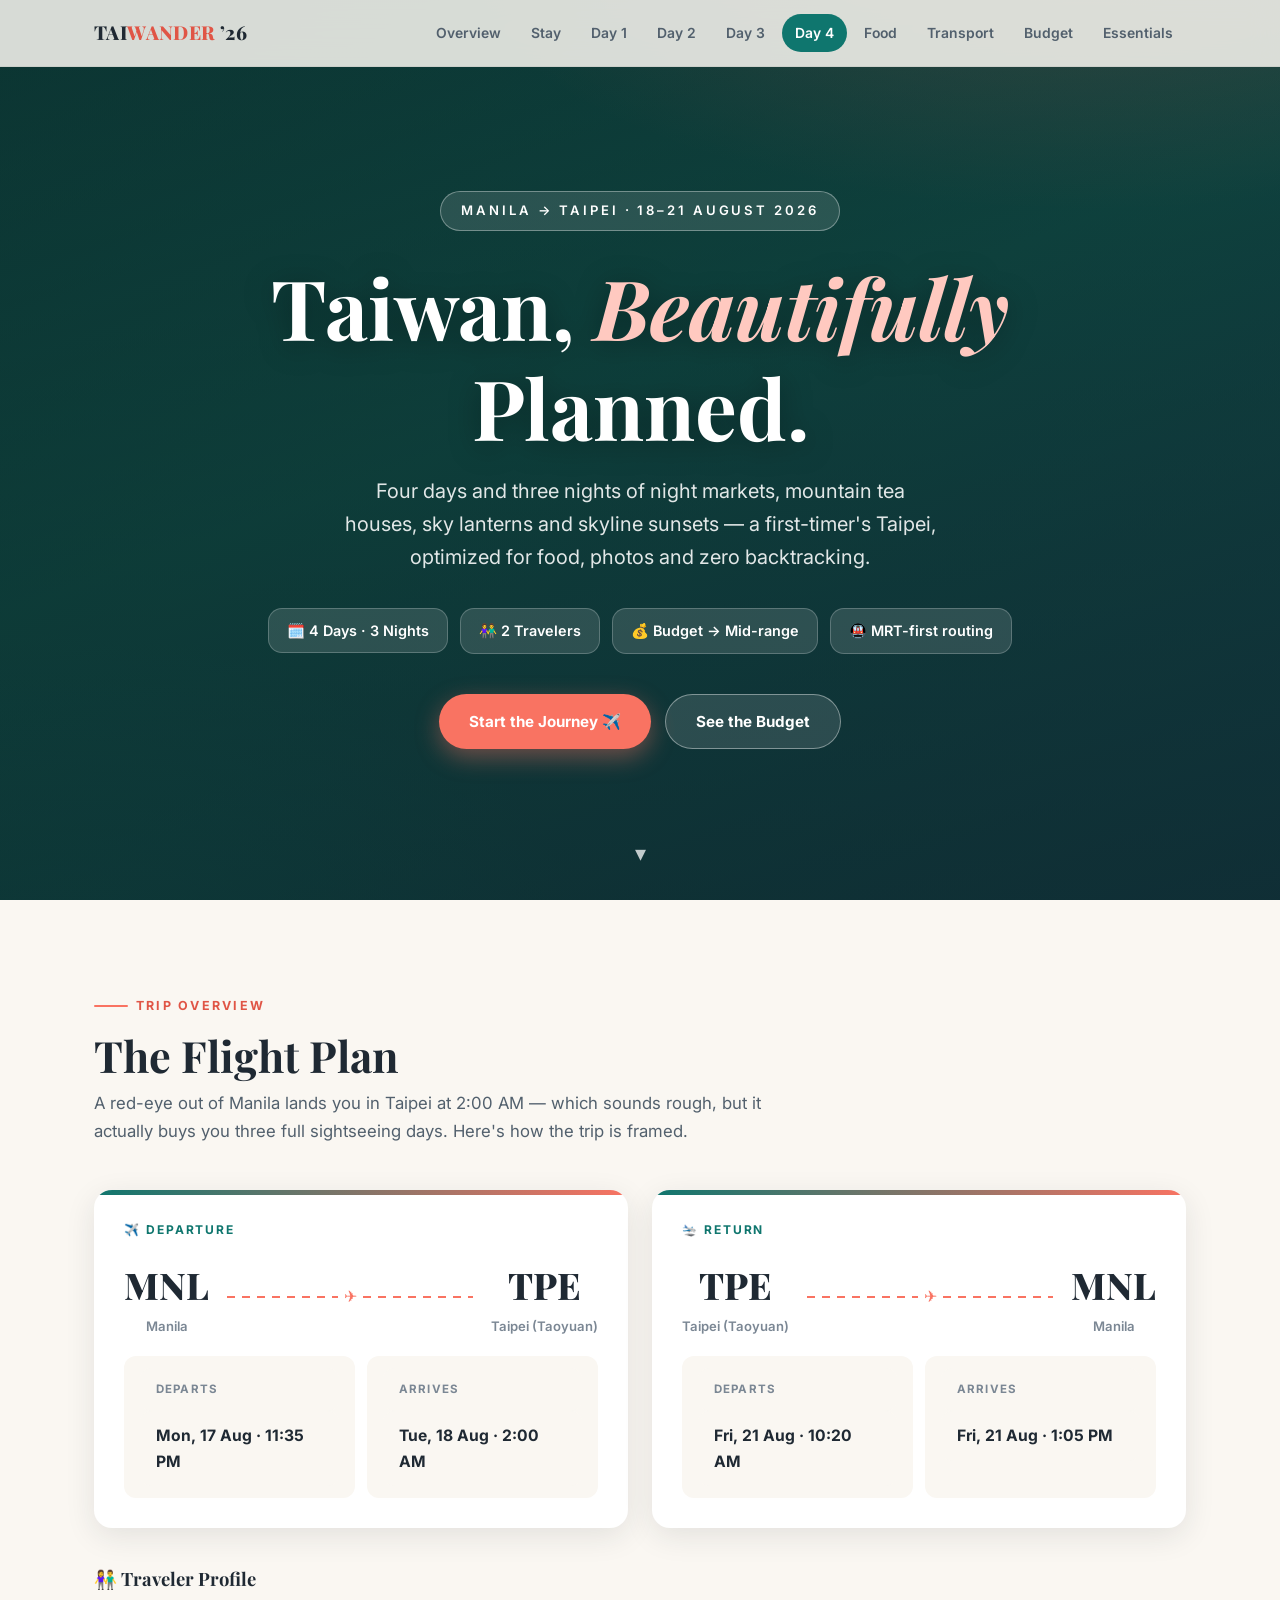
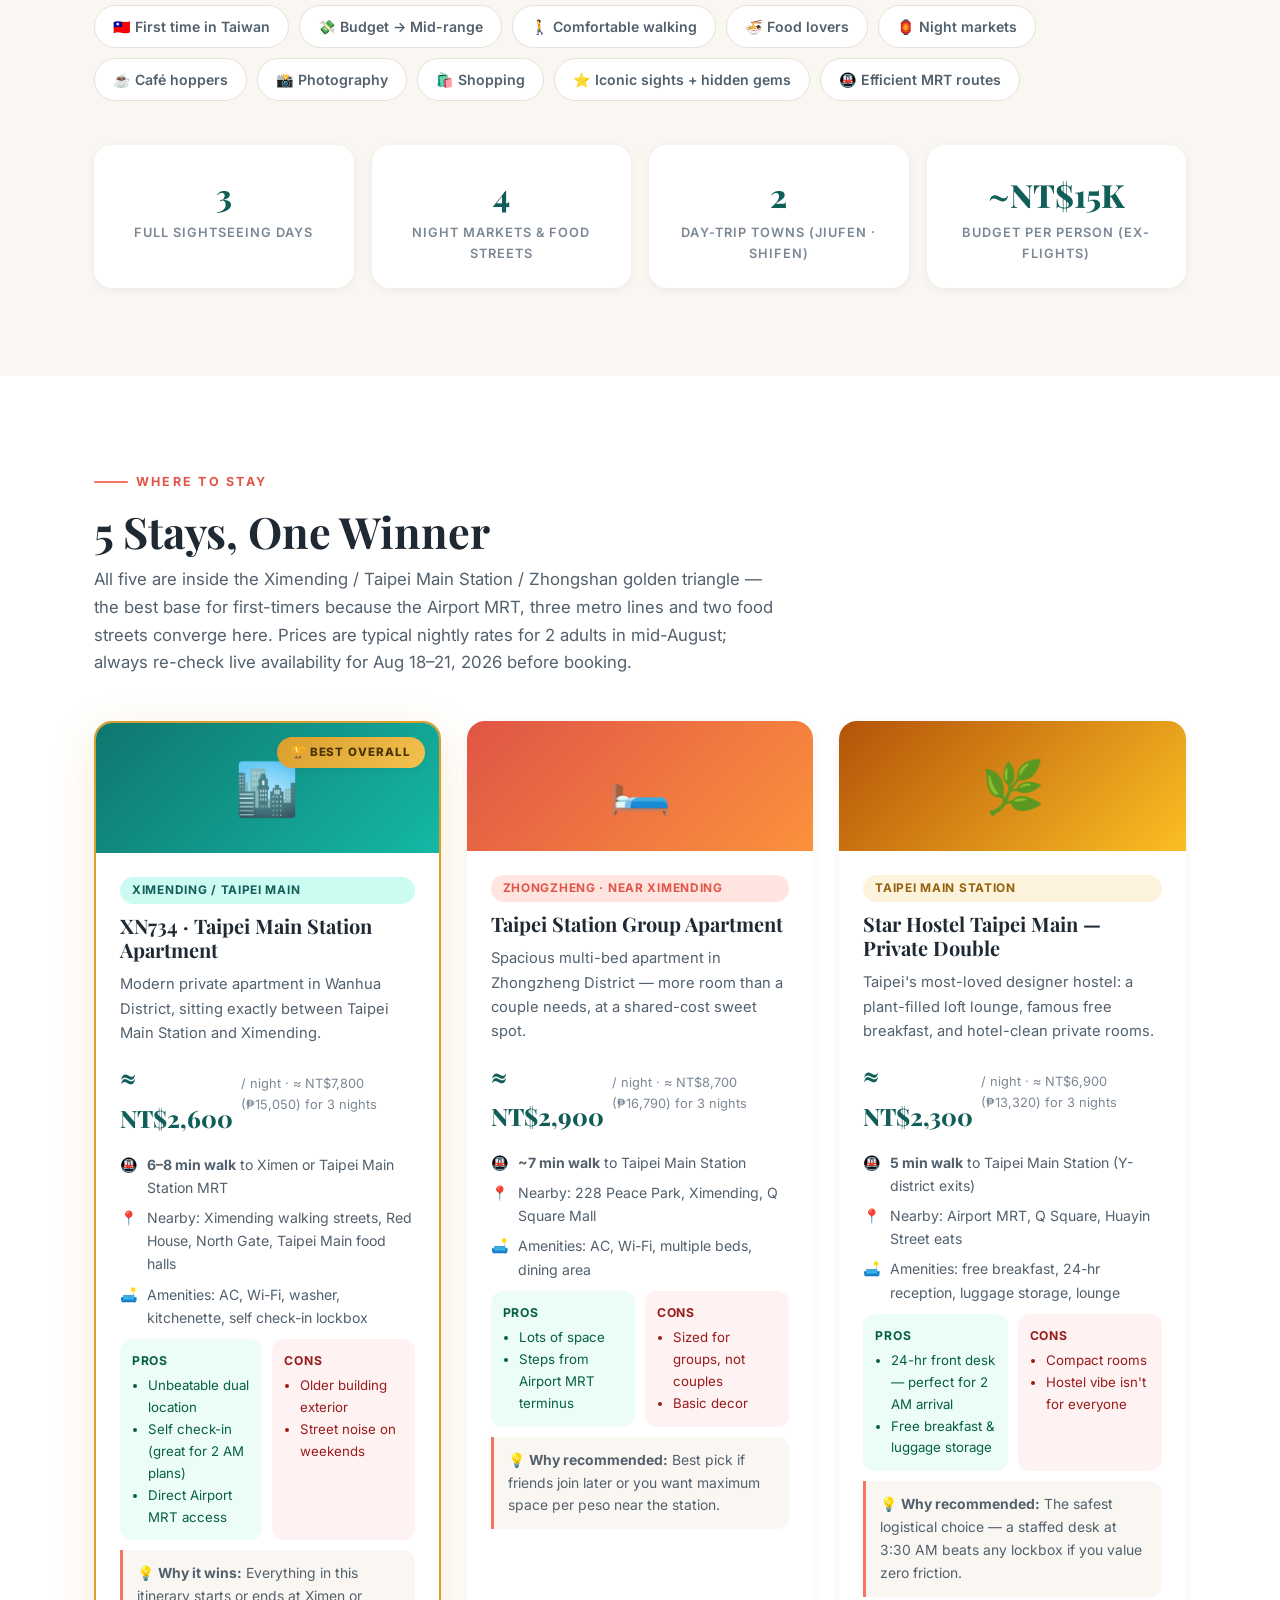
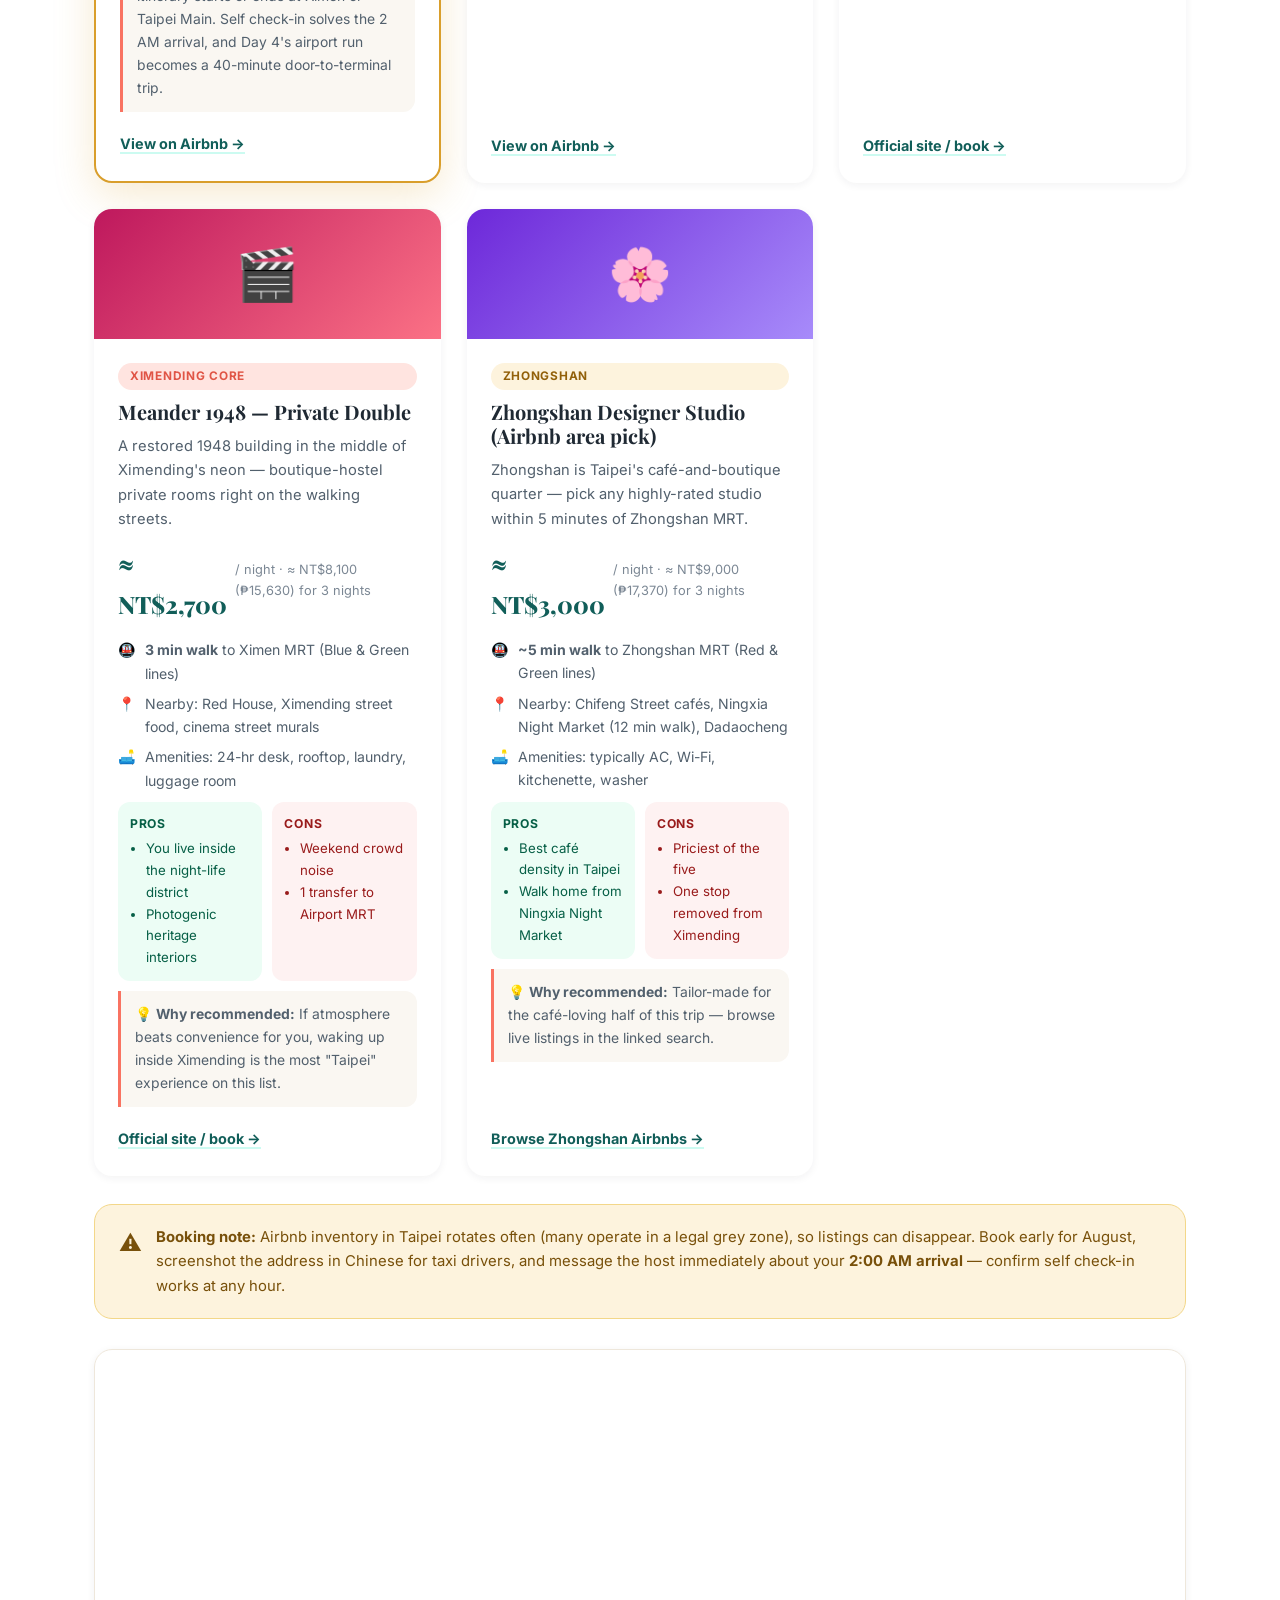
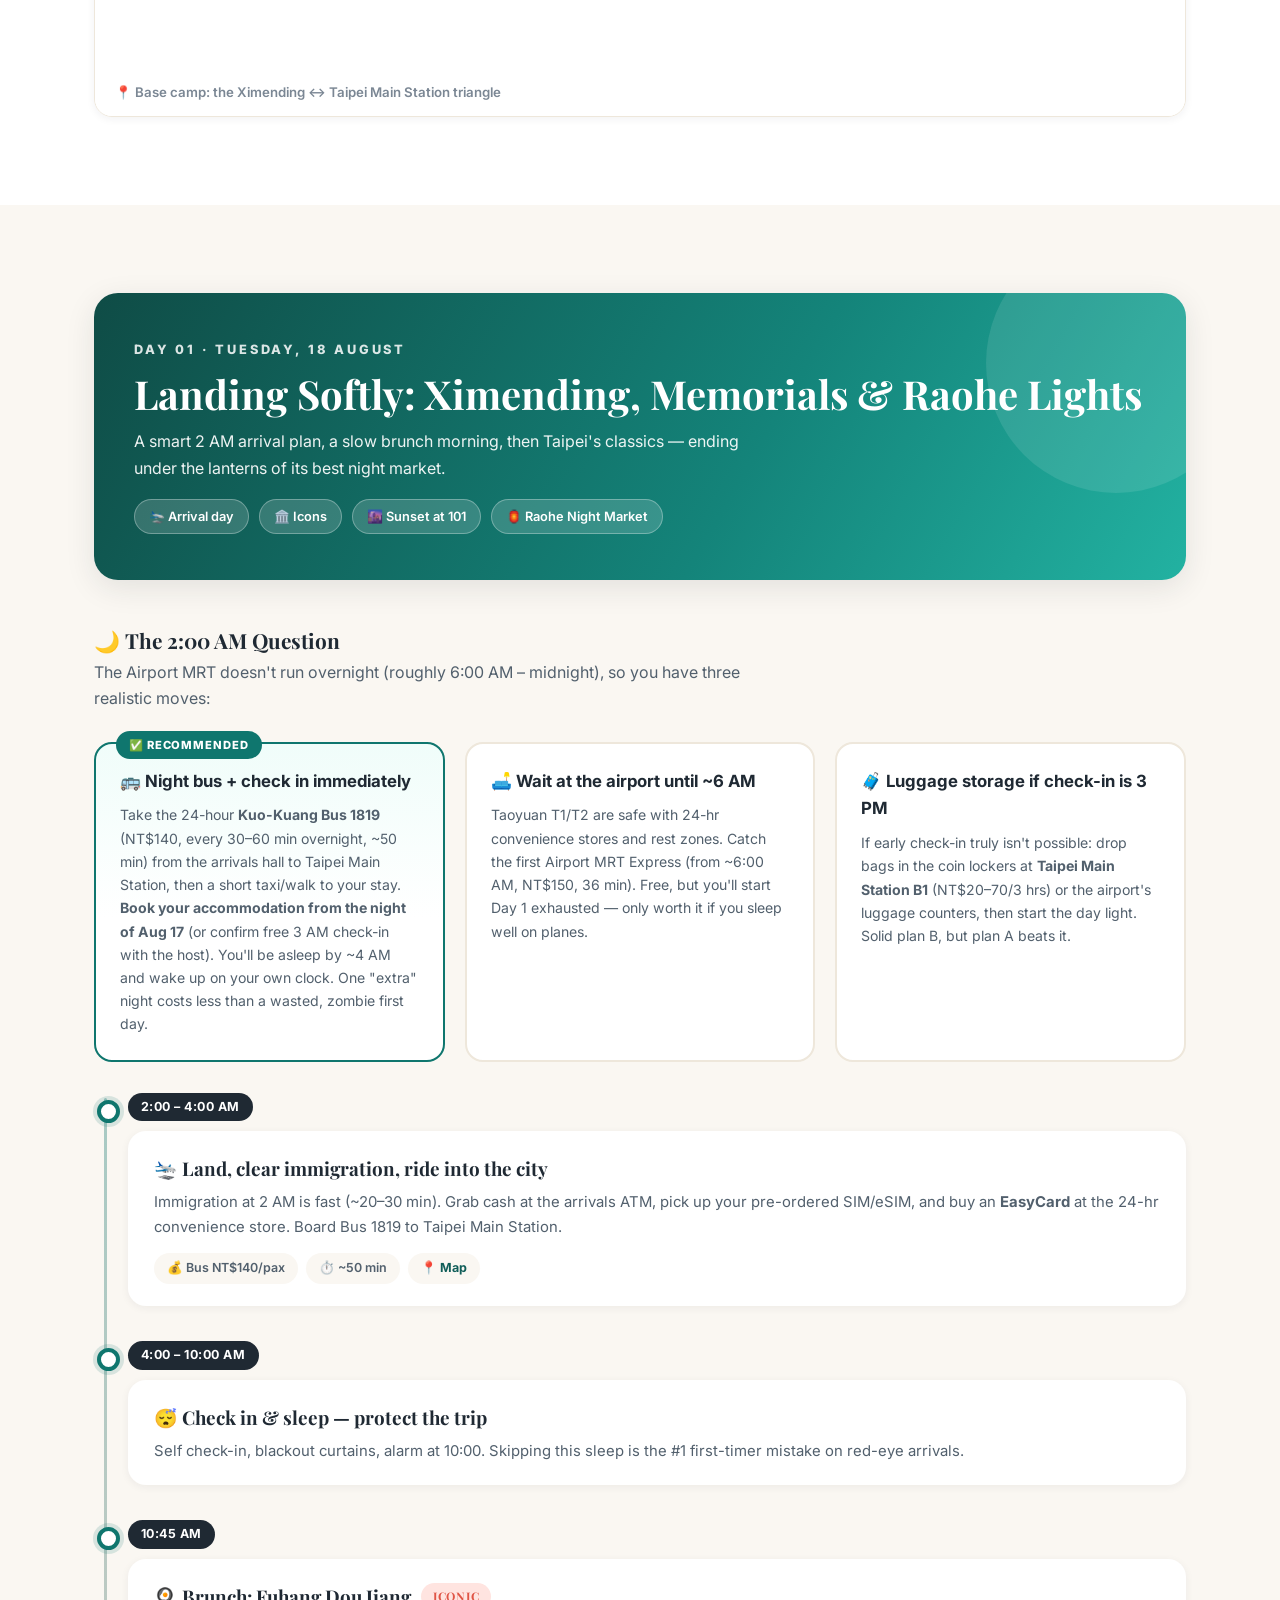
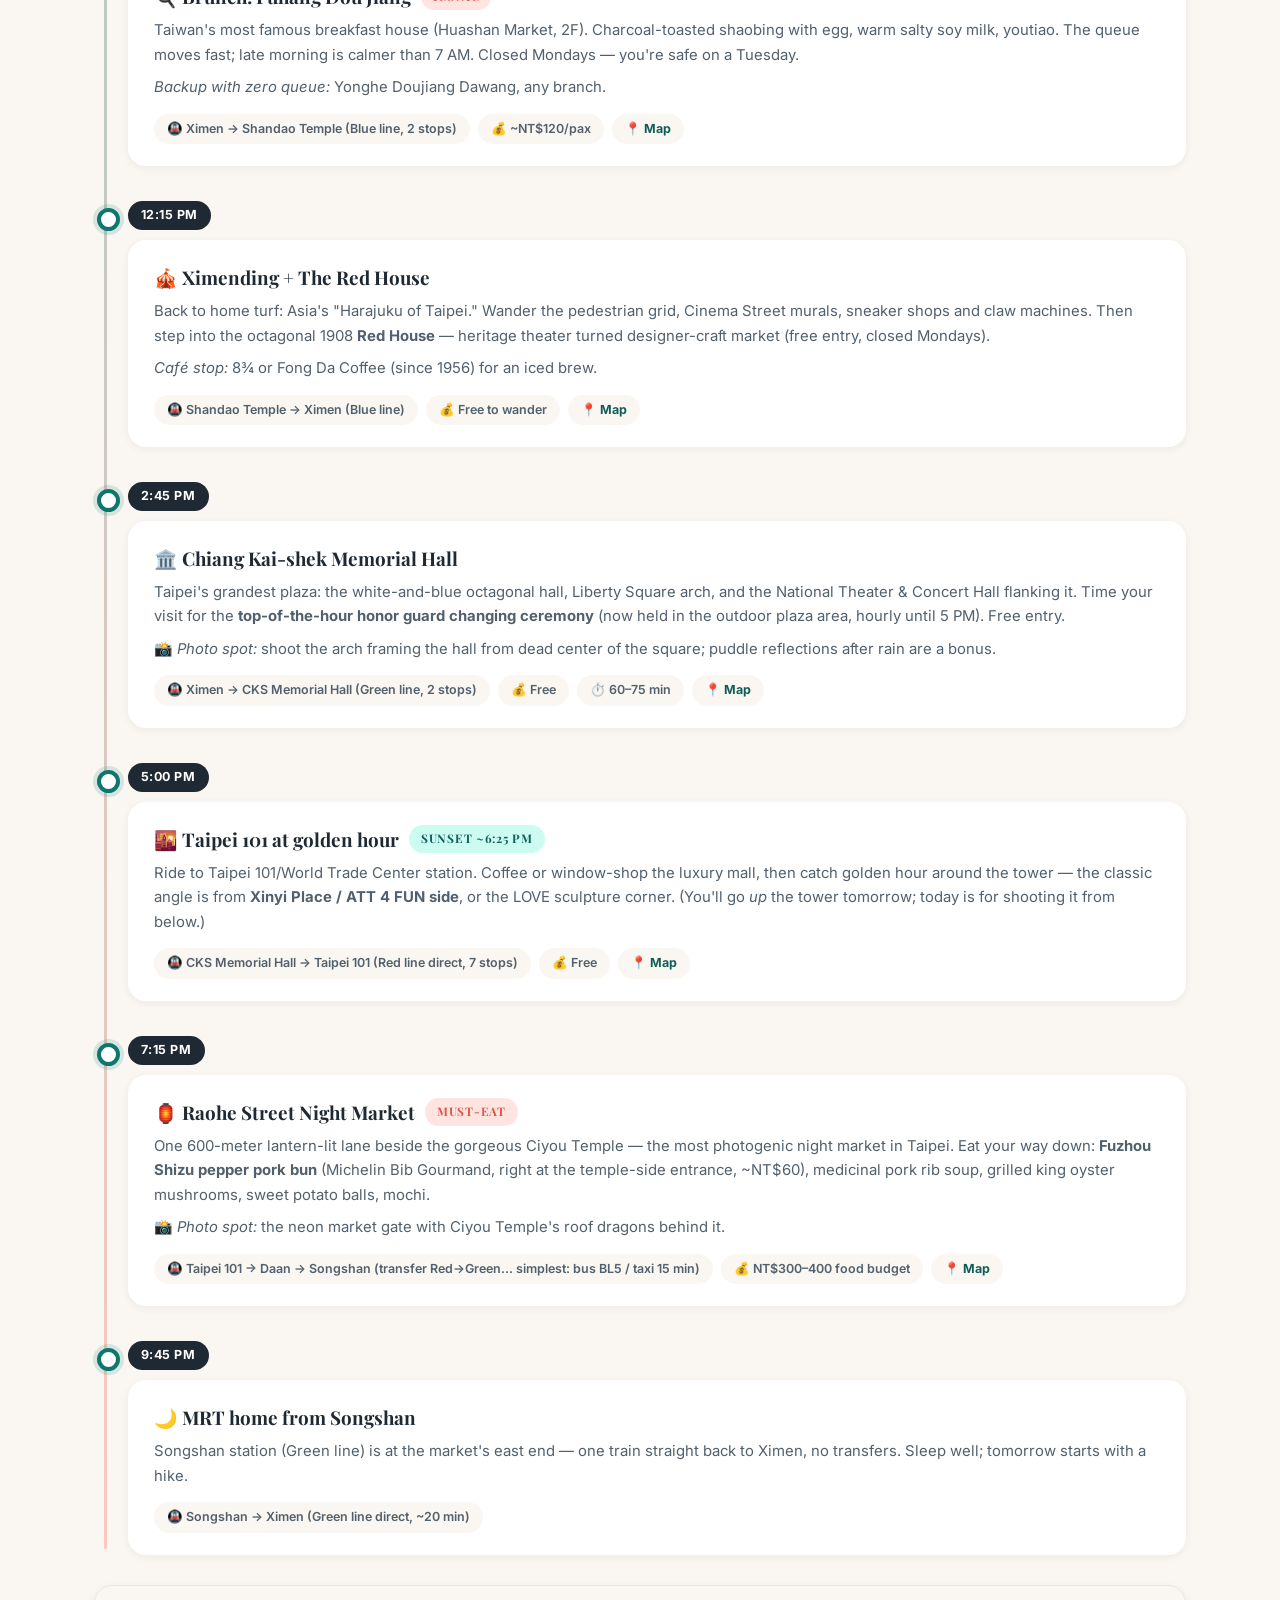
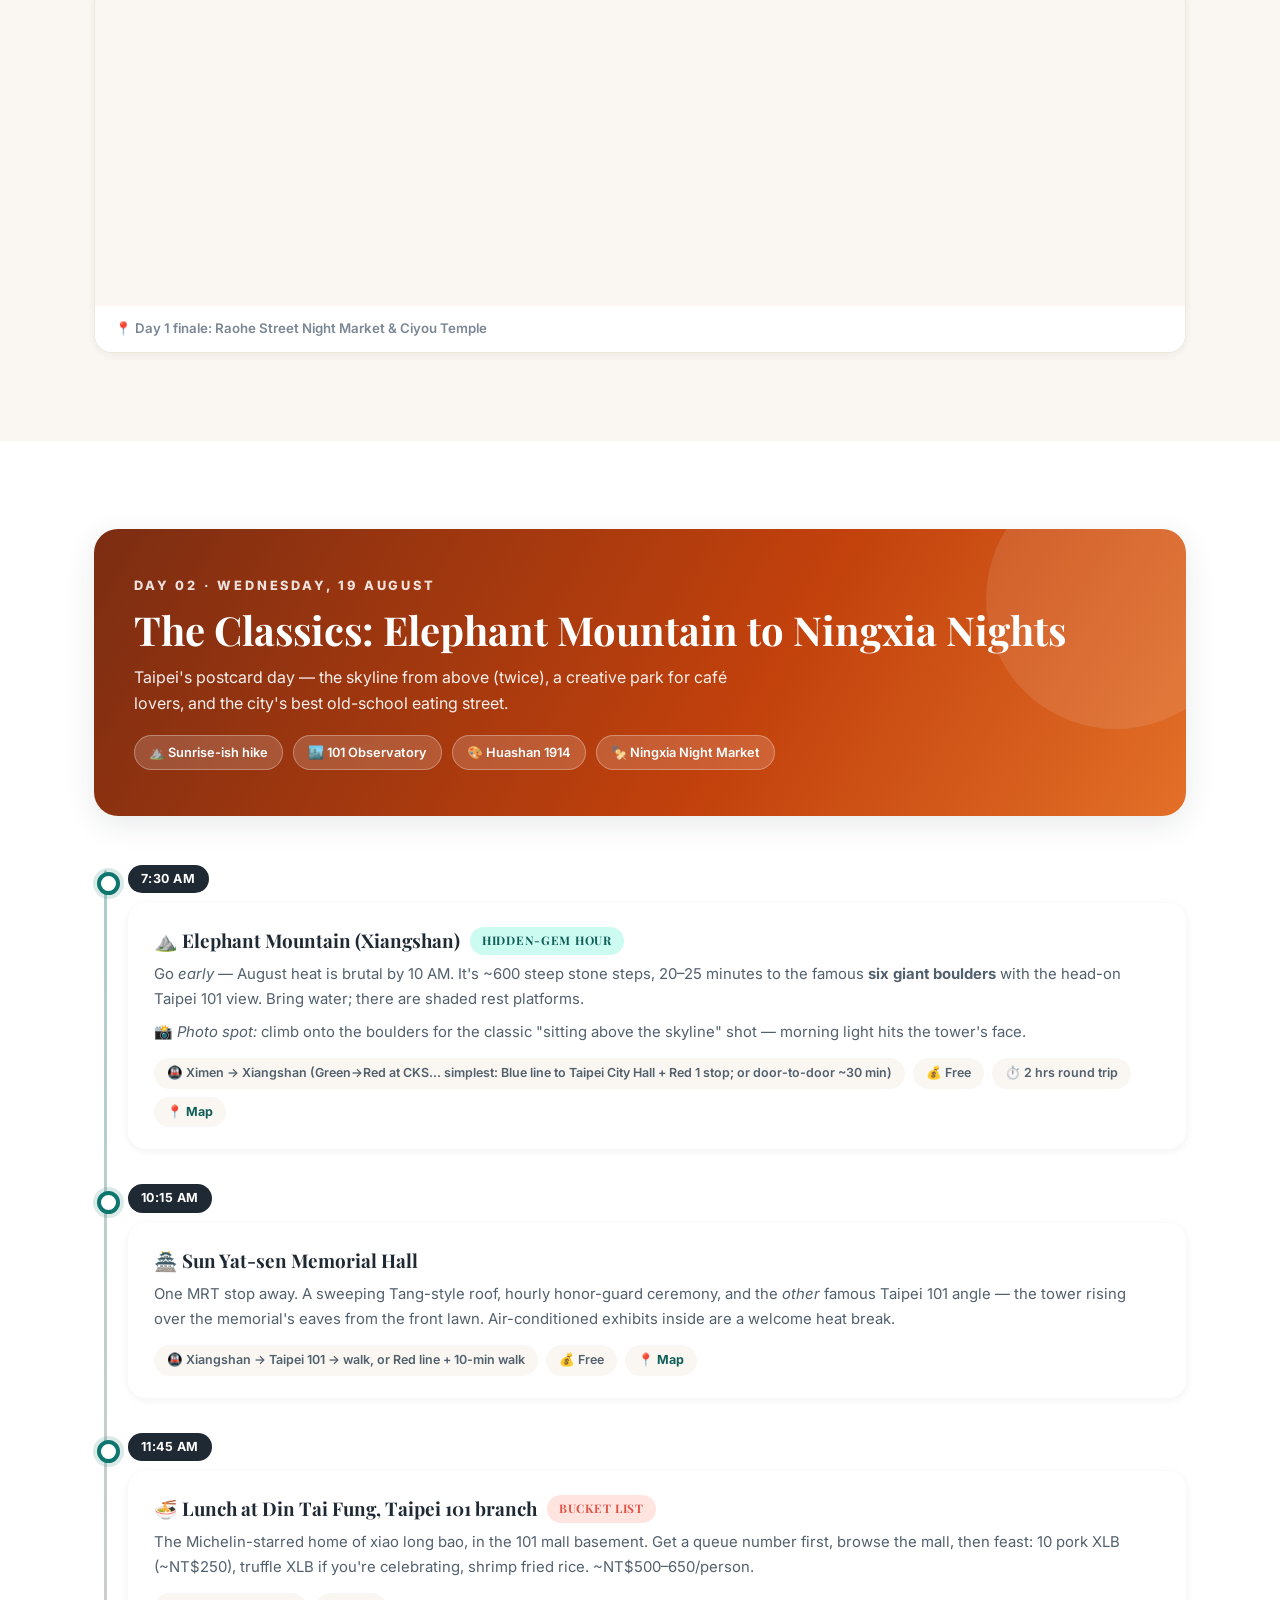
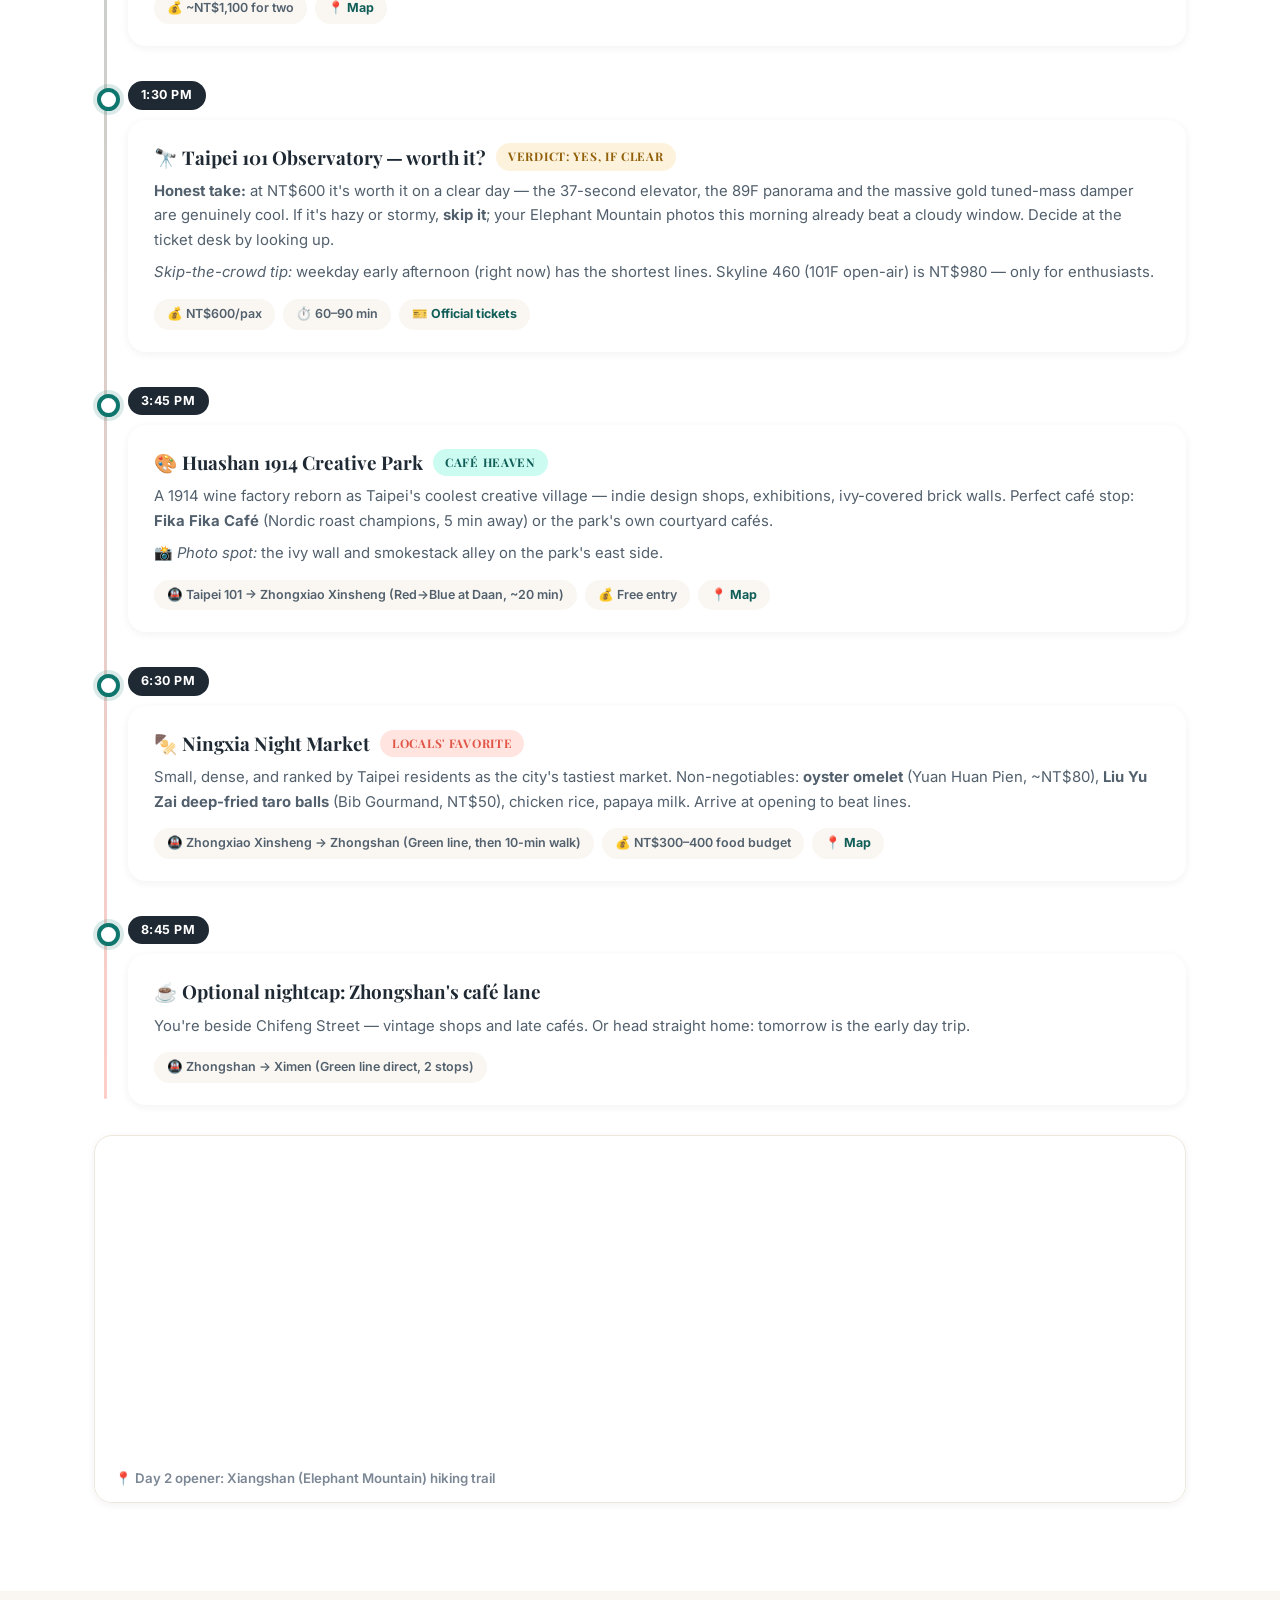
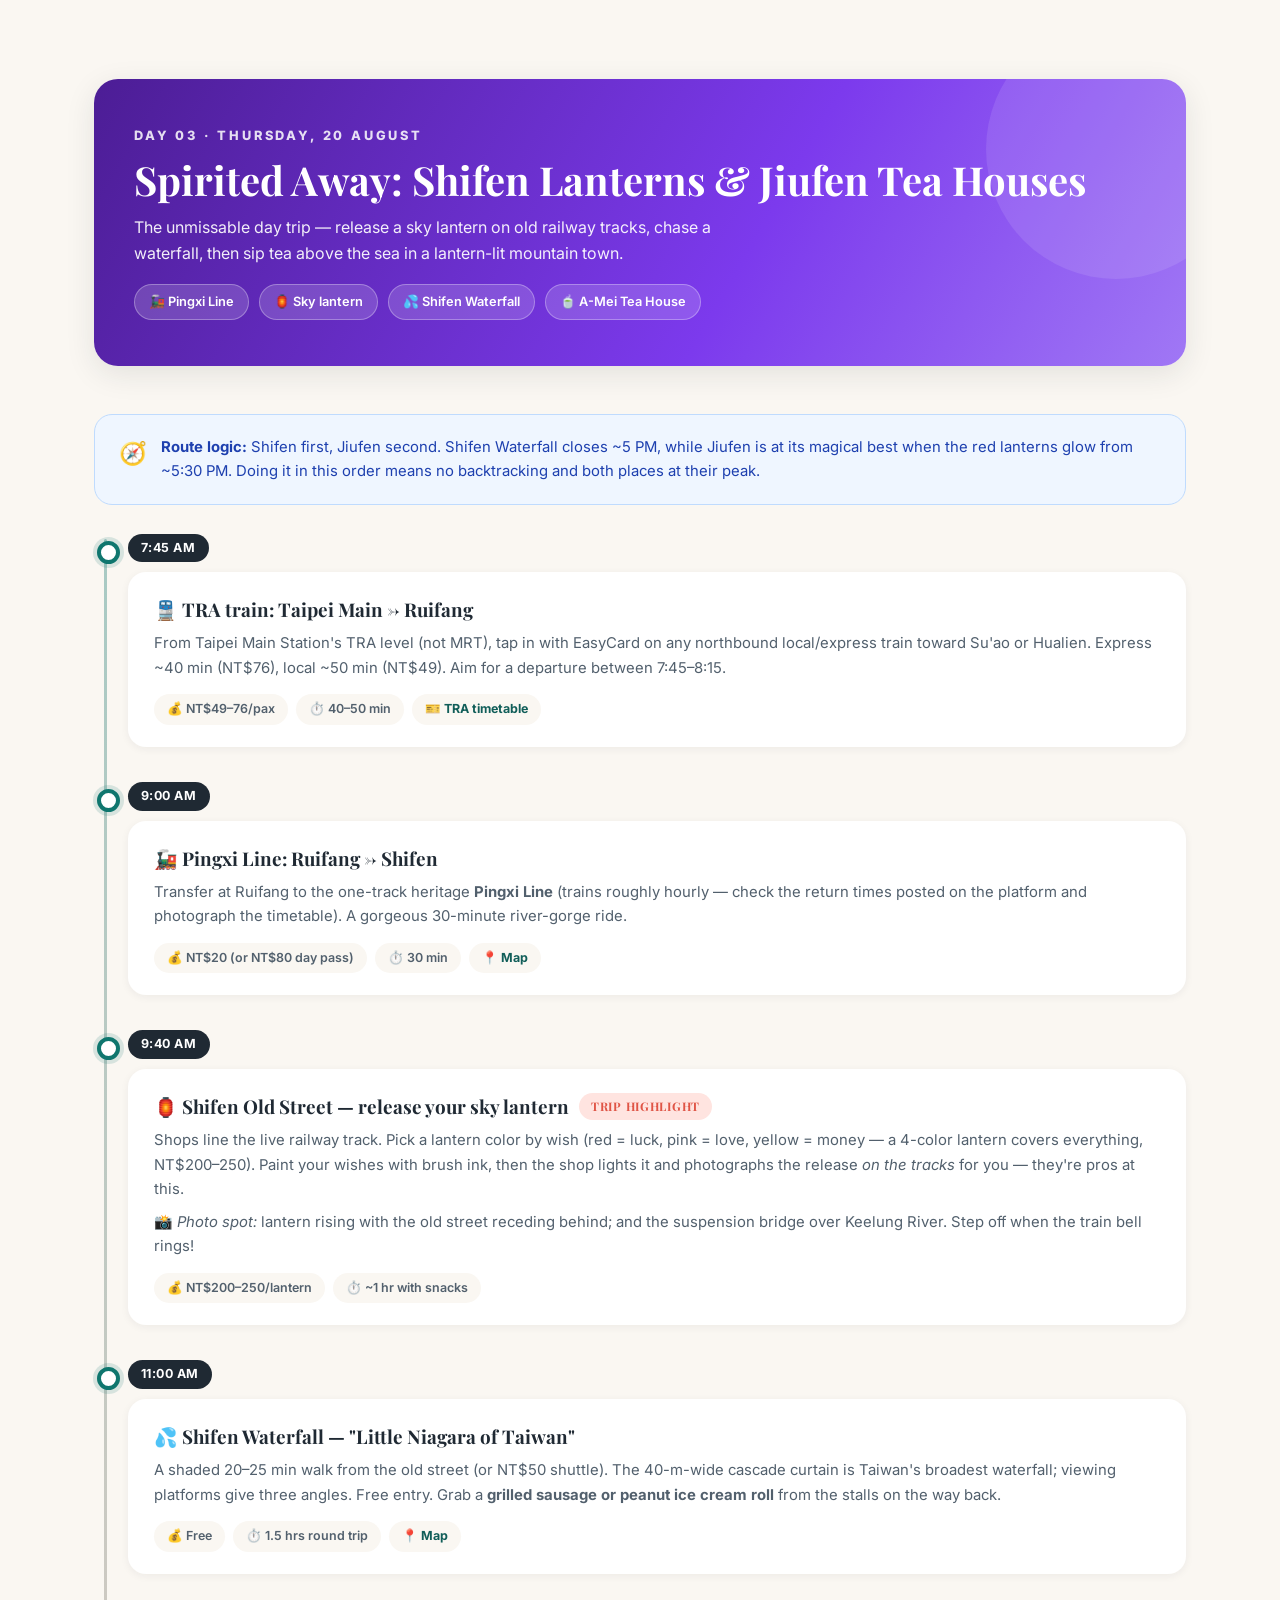
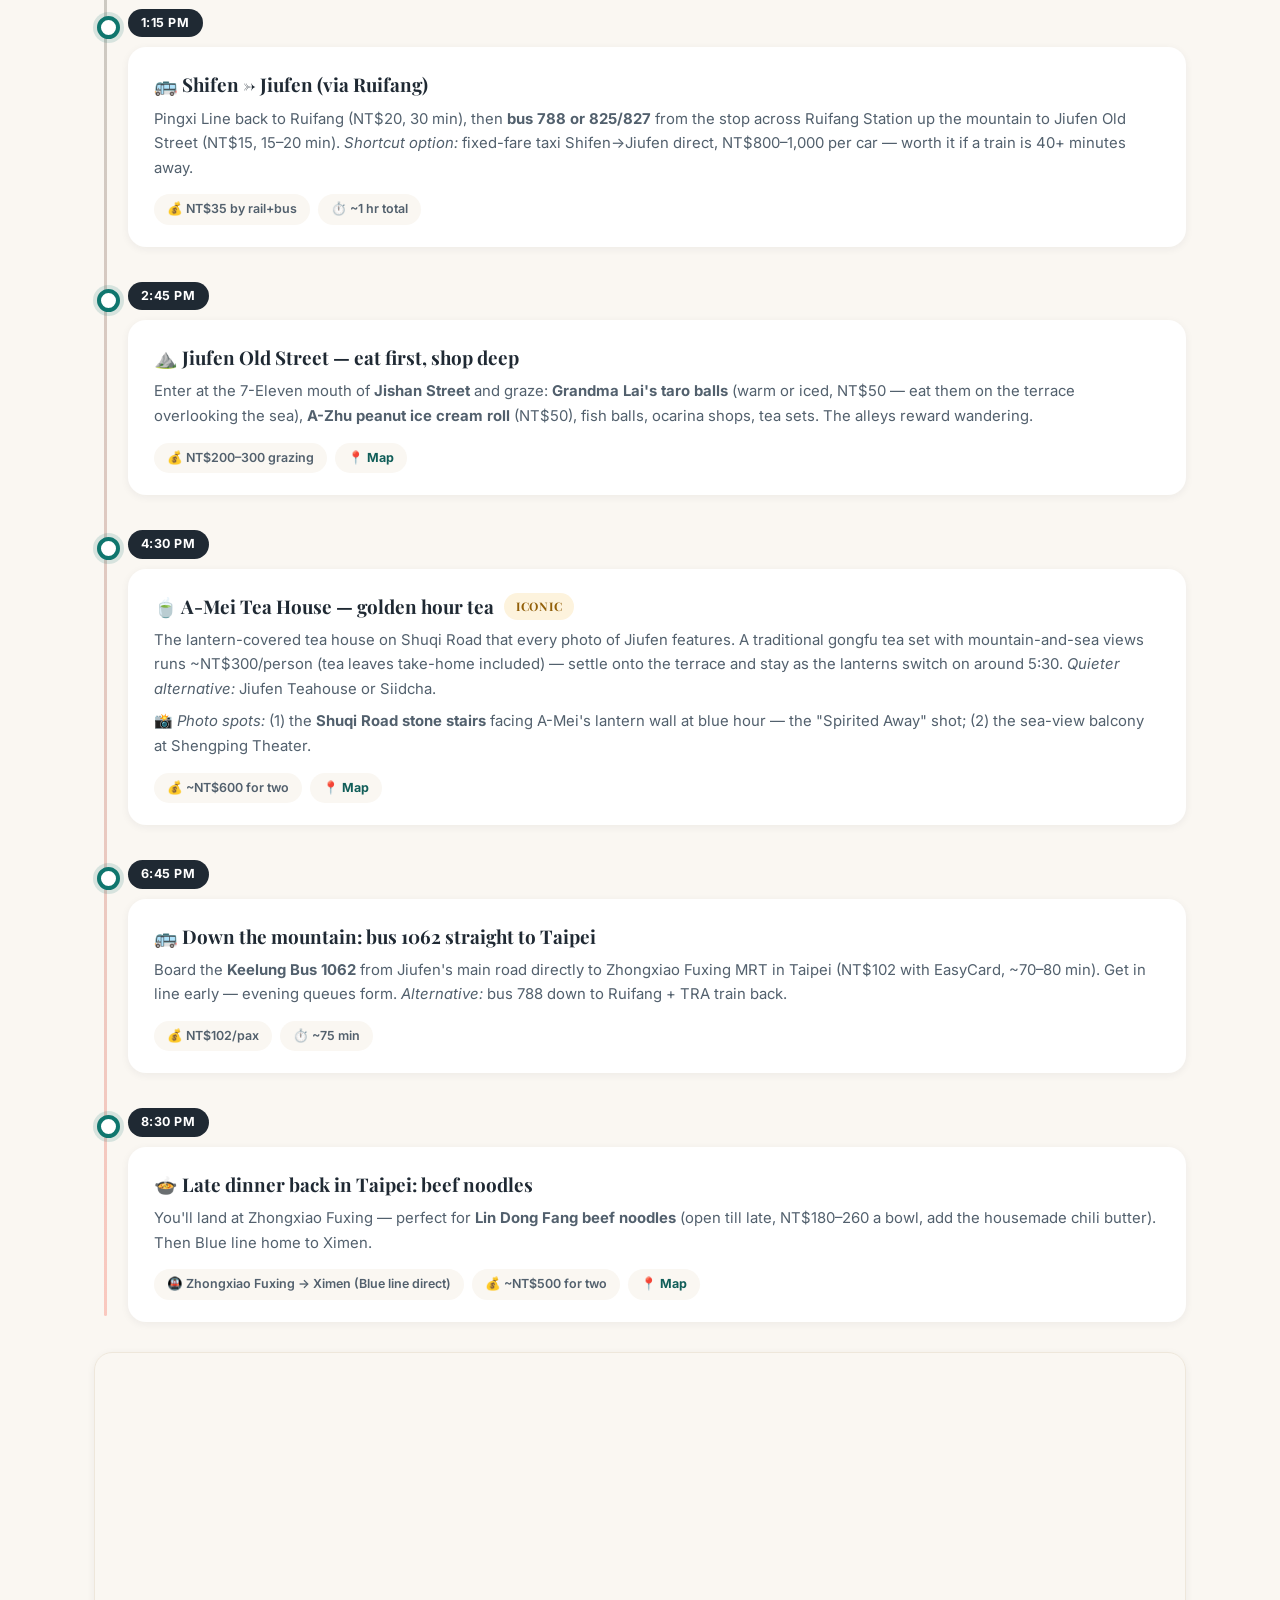
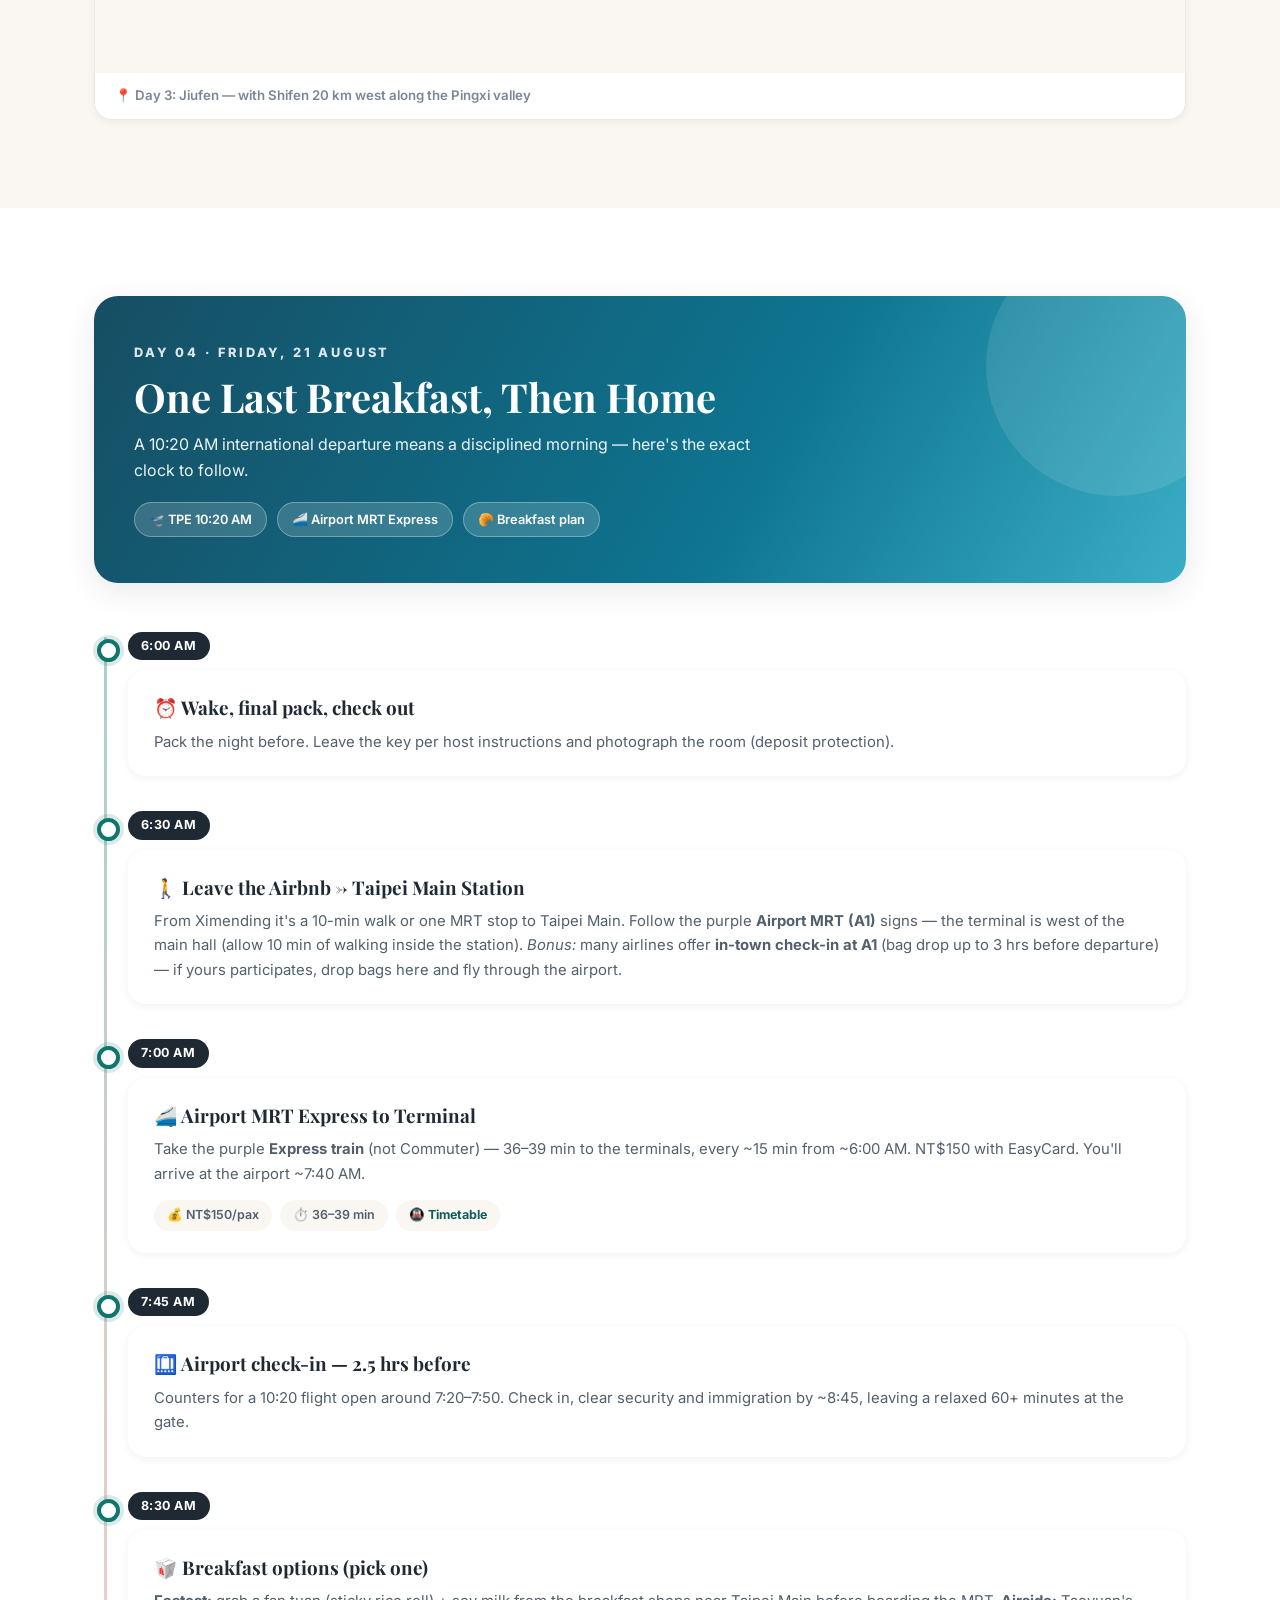
==== index.html @ 52e0a036 "Initial commit" ====
<!DOCTYPE html>
<html lang="en">
<head>
<meta charset="UTF-8" />
<meta name="viewport" content="width=device-width, initial-scale=1.0" />
<title>Taiwan 2026 — 4D3N Taipei Travel Itinerary</title>
<meta name="description" content="A premium 4-day, 3-night Taipei travel itinerary for first-time visitors — August 18–21, 2026. Night markets, Jiufen, Taipei 101, food guide, budget & more." />
<link rel="preconnect" href="https://fonts.googleapis.com" />
<link rel="preconnect" href="https://fonts.gstatic.com" crossorigin />
<link href="https://fonts.googleapis.com/css2?family=Playfair+Display:ital,wght@0,600;0,700;0,800;1,600&family=Inter:wght@400;500;600;700;800&display=swap" rel="stylesheet" />
<link rel="stylesheet" href="css/style.css" />
<link rel="icon" href="data:image/svg+xml,<svg xmlns='http://www.w3.org/2000/svg' viewBox='0 0 100 100'><text y='.9em' font-size='90'>🏮</text></svg>" />
</head>
<body>

<!-- ================= NAV ================= -->
<nav class="nav" id="nav">
  <div class="nav-inner">
    <a href="#home" class="nav-logo">TAI<span>WANDER</span> ’26</a>
    <button class="nav-toggle" id="navToggle" aria-label="Menu">☰</button>
    <ul class="nav-links" id="navLinks">
      <li><a href="#overview">Overview</a></li>
      <li><a href="#stay">Stay</a></li>
      <li><a href="#day1">Day 1</a></li>
      <li><a href="#day2">Day 2</a></li>
      <li><a href="#day3">Day 3</a></li>
      <li><a href="#day4">Day 4</a></li>
      <li><a href="#food">Food</a></li>
      <li><a href="#transport">Transport</a></li>
      <li><a href="#budget">Budget</a></li>
      <li><a href="#essentials">Essentials</a></li>
    </ul>
  </div>
</nav>

<!-- ================= HERO ================= -->
<header class="hero" id="home">
  <img class="hero-img" src="https://images.unsplash.com/photo-1598935898639-81586f7d2129?auto=format&fit=crop&w=1920&q=80" alt="Taipei 101 skyline at dusk" onerror="this.remove()" />
  <div class="hero-content">
    <div class="hero-eyebrow">Manila → Taipei · 18–21 August 2026</div>
    <h1>Taiwan, <em>Beautifully</em> Planned.</h1>
    <p class="hero-tagline">Four days and three nights of night markets, mountain tea houses, sky lanterns and skyline sunsets — a first-timer's Taipei, optimized for food, photos and zero backtracking.</p>
    <div class="hero-badges">
      <div class="hero-badge">🗓️ 4 Days · 3 Nights</div>
      <div class="hero-badge">👫 2 Travelers</div>
      <div class="hero-badge">💰 Budget → Mid-range</div>
      <div class="hero-badge">🚇 MRT-first routing</div>
    </div>
    <div class="hero-cta">
      <a href="#day1" class="btn btn-coral">Start the Journey ✈️</a>
      <a href="#budget" class="btn btn-ghost">See the Budget</a>
    </div>
  </div>
  <a href="#overview" class="hero-scroll" aria-label="Scroll down">▾</a>
</header>

<!-- ================= OVERVIEW ================= -->
<section id="overview">
  <div class="container">
    <div class="reveal">
      <div class="section-kicker">Trip Overview</div>
      <h2 class="section-title">The Flight Plan</h2>
      <p class="section-sub">A red-eye out of Manila lands you in Taipei at 2:00 AM — which sounds rough, but it actually buys you three full sightseeing days. Here's how the trip is framed.</p>
    </div>

    <div class="flight-grid">
      <div class="flight-card reveal">
        <div class="flight-label">✈️ Departure</div>
        <div class="flight-route">
          <div class="flight-city"><div class="flight-code">MNL</div><div class="flight-city-name">Manila</div></div>
          <div class="flight-path"><div class="line"></div>✈<div class="line"></div></div>
          <div class="flight-city"><div class="flight-code">TPE</div><div class="flight-city-name">Taipei (Taoyuan)</div></div>
        </div>
        <div class="flight-meta">
          <div><div class="k">Departs</div><div class="v">Mon, 17 Aug · 11:35 PM</div></div>
          <div><div class="k">Arrives</div><div class="v">Tue, 18 Aug · 2:00 AM</div></div>
        </div>
      </div>
      <div class="flight-card reveal">
        <div class="flight-label">🛬 Return</div>
        <div class="flight-route">
          <div class="flight-city"><div class="flight-code">TPE</div><div class="flight-city-name">Taipei (Taoyuan)</div></div>
          <div class="flight-path"><div class="line"></div>✈<div class="line"></div></div>
          <div class="flight-city"><div class="flight-code">MNL</div><div class="flight-city-name">Manila</div></div>
        </div>
        <div class="flight-meta">
          <div><div class="k">Departs</div><div class="v">Fri, 21 Aug · 10:20 AM</div></div>
          <div><div class="k">Arrives</div><div class="v">Fri, 21 Aug · 1:05 PM</div></div>
        </div>
      </div>
    </div>

    <div class="reveal">
      <h3 style="font-size:1.15rem;margin-bottom:14px;">👫 Traveler Profile</h3>
      <div class="chips">
        <span class="chip">🇹🇼 First time in Taiwan</span>
        <span class="chip">💸 Budget → Mid-range</span>
        <span class="chip">🚶 Comfortable walking</span>
        <span class="chip">🍜 Food lovers</span>
        <span class="chip">🏮 Night markets</span>
        <span class="chip">☕ Café hoppers</span>
        <span class="chip">📸 Photography</span>
        <span class="chip">🛍️ Shopping</span>
        <span class="chip">⭐ Iconic sights + hidden gems</span>
        <span class="chip">🚇 Efficient MRT routes</span>
      </div>
    </div>

    <div class="stat-strip reveal">
      <div class="stat"><div class="num">3</div><div class="lbl">Full sightseeing days</div></div>
      <div class="stat"><div class="num">4</div><div class="lbl">Night markets & food streets</div></div>
      <div class="stat"><div class="num">2</div><div class="lbl">Day-trip towns (Jiufen · Shifen)</div></div>
      <div class="stat"><div class="num">~NT$15K</div><div class="lbl">Budget per person (ex-flights)</div></div>
    </div>
  </div>
</section>

<!-- ================= STAY ================= -->
<section id="stay" class="alt">
  <div class="container">
    <div class="reveal">
      <div class="section-kicker">Where to Stay</div>
      <h2 class="section-title">5 Stays, One Winner</h2>
      <p class="section-sub">All five are inside the Ximending / Taipei Main Station / Zhongshan golden triangle — the best base for first-timers because the Airport MRT, three metro lines and two food streets converge here. Prices are typical nightly rates for 2 adults in mid-August; always re-check live availability for Aug 18–21, 2026 before booking.</p>
    </div>

    <div class="card-grid">

      <!-- BEST PICK -->
      <div class="card stay-card best reveal">
        <div class="best-ribbon">🏆 Best Overall</div>
        <div class="card-banner g-teal">🏙️</div>
        <div class="card-body">
          <span class="pill pill-teal">Ximending / Taipei Main</span>
          <h3>XN734 · Taipei Main Station Apartment</h3>
          <p class="muted">Modern private apartment in Wanhua District, sitting exactly between Taipei Main Station and Ximending.</p>
          <div class="stay-price"><span class="amt">≈ NT$2,600</span><span class="per">/ night · ≈ NT$7,800 (₱15,050) for 3 nights</span></div>
          <ul class="stay-facts">
            <li><span>🚇</span><span><strong>6–8 min walk</strong> to Ximen or Taipei Main Station MRT</span></li>
            <li><span>📍</span><span>Nearby: Ximending walking streets, Red House, North Gate, Taipei Main food halls</span></li>
            <li><span>🛋️</span><span>Amenities: AC, Wi-Fi, washer, kitchenette, self check-in lockbox</span></li>
          </ul>
          <div class="proscons">
            <div class="pros"><strong>Pros</strong><ul><li>Unbeatable dual location</li><li>Self check-in (great for 2 AM plans)</li><li>Direct Airport MRT access</li></ul></div>
            <div class="cons"><strong>Cons</strong><ul><li>Older building exterior</li><li>Street noise on weekends</li></ul></div>
          </div>
          <div class="stay-why">💡 <strong>Why it wins:</strong> Everything in this itinerary starts or ends at Ximen or Taipei Main. Self check-in solves the 2 AM arrival, and Day 4's airport run becomes a 40-minute door-to-terminal trip.</div>
          <div class="card-link"><a href="https://www.airbnb.com/rooms/839732520562468136" target="_blank" rel="noopener">View on Airbnb →</a></div>
        </div>
      </div>

      <div class="card stay-card reveal">
        <div class="card-banner g-coral">🛏️</div>
        <div class="card-body">
          <span class="pill pill-coral">Zhongzheng · near Ximending</span>
          <h3>Taipei Station Group Apartment</h3>
          <p class="muted">Spacious multi-bed apartment in Zhongzheng District — more room than a couple needs, at a shared-cost sweet spot.</p>
          <div class="stay-price"><span class="amt">≈ NT$2,900</span><span class="per">/ night · ≈ NT$8,700 (₱16,790) for 3 nights</span></div>
          <ul class="stay-facts">
            <li><span>🚇</span><span><strong>~7 min walk</strong> to Taipei Main Station</span></li>
            <li><span>📍</span><span>Nearby: 228 Peace Park, Ximending, Q Square Mall</span></li>
            <li><span>🛋️</span><span>Amenities: AC, Wi-Fi, multiple beds, dining area</span></li>
          </ul>
          <div class="proscons">
            <div class="pros"><strong>Pros</strong><ul><li>Lots of space</li><li>Steps from Airport MRT terminus</li></ul></div>
            <div class="cons"><strong>Cons</strong><ul><li>Sized for groups, not couples</li><li>Basic decor</li></ul></div>
          </div>
          <div class="stay-why">💡 <strong>Why recommended:</strong> Best pick if friends join later or you want maximum space per peso near the station.</div>
          <div class="card-link"><a href="https://www.airbnb.com/rooms/23344386" target="_blank" rel="noopener">View on Airbnb →</a></div>
        </div>
      </div>

      <div class="card stay-card reveal">
        <div class="card-banner g-gold">🌿</div>
        <div class="card-body">
          <span class="pill pill-gold">Taipei Main Station</span>
          <h3>Star Hostel Taipei Main — Private Double</h3>
          <p class="muted">Taipei's most-loved designer hostel: a plant-filled loft lounge, famous free breakfast, and hotel-clean private rooms.</p>
          <div class="stay-price"><span class="amt">≈ NT$2,300</span><span class="per">/ night · ≈ NT$6,900 (₱13,320) for 3 nights</span></div>
          <ul class="stay-facts">
            <li><span>🚇</span><span><strong>5 min walk</strong> to Taipei Main Station (Y-district exits)</span></li>
            <li><span>📍</span><span>Nearby: Airport MRT, Q Square, Huayin Street eats</span></li>
            <li><span>🛋️</span><span>Amenities: free breakfast, 24-hr reception, luggage storage, lounge</span></li>
          </ul>
          <div class="proscons">
            <div class="pros"><strong>Pros</strong><ul><li>24-hr front desk — perfect for 2 AM arrival</li><li>Free breakfast & luggage storage</li></ul></div>
            <div class="cons"><strong>Cons</strong><ul><li>Compact rooms</li><li>Hostel vibe isn't for everyone</li></ul></div>
          </div>
          <div class="stay-why">💡 <strong>Why recommended:</strong> The safest logistical choice — a staffed desk at 3:30 AM beats any lockbox if you value zero friction.</div>
          <div class="card-link"><a href="https://www.starhostel.com.tw/" target="_blank" rel="noopener">Official site / book →</a></div>
        </div>
      </div>

      <div class="card stay-card reveal">
        <div class="card-banner g-rose">🎬</div>
        <div class="card-body">
          <span class="pill pill-coral">Ximending core</span>
          <h3>Meander 1948 — Private Double</h3>
          <p class="muted">A restored 1948 building in the middle of Ximending's neon — boutique-hostel private rooms right on the walking streets.</p>
          <div class="stay-price"><span class="amt">≈ NT$2,700</span><span class="per">/ night · ≈ NT$8,100 (₱15,630) for 3 nights</span></div>
          <ul class="stay-facts">
            <li><span>🚇</span><span><strong>3 min walk</strong> to Ximen MRT (Blue & Green lines)</span></li>
            <li><span>📍</span><span>Nearby: Red House, Ximending street food, cinema street murals</span></li>
            <li><span>🛋️</span><span>Amenities: 24-hr desk, rooftop, laundry, luggage room</span></li>
          </ul>
          <div class="proscons">
            <div class="pros"><strong>Pros</strong><ul><li>You live inside the night-life district</li><li>Photogenic heritage interiors</li></ul></div>
            <div class="cons"><strong>Cons</strong><ul><li>Weekend crowd noise</li><li>1 transfer to Airport MRT</li></ul></div>
          </div>
          <div class="stay-why">💡 <strong>Why recommended:</strong> If atmosphere beats convenience for you, waking up inside Ximending is the most "Taipei" experience on this list.</div>
          <div class="card-link"><a href="https://www.meanderhostel.com/" target="_blank" rel="noopener">Official site / book →</a></div>
        </div>
      </div>

      <div class="card stay-card reveal">
        <div class="card-banner g-plum">🌸</div>
        <div class="card-body">
          <span class="pill pill-gold">Zhongshan</span>
          <h3>Zhongshan Designer Studio (Airbnb area pick)</h3>
          <p class="muted">Zhongshan is Taipei's café-and-boutique quarter — pick any highly-rated studio within 5 minutes of Zhongshan MRT.</p>
          <div class="stay-price"><span class="amt">≈ NT$3,000</span><span class="per">/ night · ≈ NT$9,000 (₱17,370) for 3 nights</span></div>
          <ul class="stay-facts">
            <li><span>🚇</span><span><strong>~5 min walk</strong> to Zhongshan MRT (Red & Green lines)</span></li>
            <li><span>📍</span><span>Nearby: Chifeng Street cafés, Ningxia Night Market (12 min walk), Dadaocheng</span></li>
            <li><span>🛋️</span><span>Amenities: typically AC, Wi-Fi, kitchenette, washer</span></li>
          </ul>
          <div class="proscons">
            <div class="pros"><strong>Pros</strong><ul><li>Best café density in Taipei</li><li>Walk home from Ningxia Night Market</li></ul></div>
            <div class="cons"><strong>Cons</strong><ul><li>Priciest of the five</li><li>One stop removed from Ximending</li></ul></div>
          </div>
          <div class="stay-why">💡 <strong>Why recommended:</strong> Tailor-made for the café-loving half of this trip — browse live listings in the linked search.</div>
          <div class="card-link"><a href="https://www.airbnb.com/s/Zhongshan-District--Taipei--Taiwan/homes?checkin=2026-08-18&checkout=2026-08-21&adults=2" target="_blank" rel="noopener">Browse Zhongshan Airbnbs →</a></div>
        </div>
      </div>
    </div>

    <div class="tip tip-amber reveal"><span class="ico">⚠️</span><div><strong>Booking note:</strong> Airbnb inventory in Taipei rotates often (many operate in a legal grey zone), so listings can disappear. Book early for August, screenshot the address in Chinese for taxi drivers, and message the host immediately about your <strong>2:00 AM arrival</strong> — confirm self check-in works at any hour.</div></div>

    <div class="map-embed reveal">
      <iframe loading="lazy" src="https://maps.google.com/maps?q=Ximending,Taipei&z=14&output=embed" title="Map of Ximending and Taipei Main Station area"></iframe>
      <div class="map-caption">📍 Base camp: the Ximending ↔ Taipei Main Station triangle</div>
    </div>
  </div>
</section>

<!-- ================= DAY 1 ================= -->
<section id="day1">
  <div class="container">
    <div class="day-hero d1 reveal">
      <div class="day-num">Day 01 · Tuesday, 18 August</div>
      <h2>Landing Softly: Ximending, Memorials & Raohe Lights</h2>
      <p>A smart 2 AM arrival plan, a slow brunch morning, then Taipei's classics — ending under the lanterns of its best night market.</p>
      <div class="day-tags"><span>🛬 Arrival day</span><span>🏛️ Icons</span><span>🌆 Sunset at 101</span><span>🏮 Raohe Night Market</span></div>
    </div>

    <h3 class="reveal" style="font-size:1.3rem;margin-bottom:6px;">🌙 The 2:00 AM Question</h3>
    <p class="reveal" style="color:var(--ink-soft);max-width:680px;">The Airport MRT doesn't run overnight (roughly 6:00 AM – midnight), so you have three realistic moves:</p>

    <div class="option-grid">
      <div class="option recommended reveal">
        <div class="opt-badge">✅ Recommended</div>
        <h4>🚌 Night bus + check in immediately</h4>
        <p>Take the 24-hour <strong>Kuo-Kuang Bus 1819</strong> (NT$140, every 30–60 min overnight, ~50 min) from the arrivals hall to Taipei Main Station, then a short taxi/walk to your stay. <strong>Book your accommodation from the night of Aug 17</strong> (or confirm free 3 AM check-in with the host). You'll be asleep by ~4 AM and wake up on your own clock. One "extra" night costs less than a wasted, zombie first day.</p>
      </div>
      <div class="option reveal">
        <h4>🛋️ Wait at the airport until ~6 AM</h4>
        <p>Taoyuan T1/T2 are safe with 24-hr convenience stores and rest zones. Catch the first Airport MRT Express (from ~6:00 AM, NT$150, 36 min). Free, but you'll start Day 1 exhausted — only worth it if you sleep well on planes.</p>
      </div>
      <div class="option reveal">
        <h4>🧳 Luggage storage if check-in is 3 PM</h4>
        <p>If early check-in truly isn't possible: drop bags in the coin lockers at <strong>Taipei Main Station B1</strong> (NT$20–70/3 hrs) or the airport's luggage counters, then start the day light. Solid plan B, but plan A beats it.</p>
      </div>
    </div>

    <div class="timeline reveal">
      <div class="tl-item">
        <span class="tl-time">2:00 – 4:00 AM</span>
        <div class="tl-card">
          <h4>🛬 Land, clear immigration, ride into the city</h4>
          <p>Immigration at 2 AM is fast (~20–30 min). Grab cash at the arrivals ATM, pick up your pre-ordered SIM/eSIM, and buy an <strong>EasyCard</strong> at the 24-hr convenience store. Board Bus 1819 to Taipei Main Station.</p>
          <div class="tl-meta"><span>💰 Bus NT$140/pax</span><span>⏱️ ~50 min</span><span><a href="https://www.google.com/maps/search/Taoyuan+International+Airport+Terminal+1+bus+station" target="_blank" rel="noopener">📍 Map</a></span></div>
        </div>
      </div>
      <div class="tl-item">
        <span class="tl-time">4:00 – 10:00 AM</span>
        <div class="tl-card">
          <h4>😴 Check in & sleep — protect the trip</h4>
          <p>Self check-in, blackout curtains, alarm at 10:00. Skipping this sleep is the #1 first-timer mistake on red-eye arrivals.</p>
        </div>
      </div>
      <div class="tl-item">
        <span class="tl-time">10:45 AM</span>
        <div class="tl-card">
          <h4>🍳 Brunch: Fuhang Dou Jiang <span class="pill pill-coral">Iconic</span></h4>
          <p>Taiwan's most famous breakfast house (Huashan Market, 2F). Charcoal-toasted shaobing with egg, warm salty soy milk, youtiao. The queue moves fast; late morning is calmer than 7 AM. Closed Mondays — you're safe on a Tuesday.</p>
          <p><em>Backup with zero queue:</em> Yonghe Doujiang Dawang, any branch.</p>
          <div class="tl-meta"><span class="mrt-route">🚇 Ximen → Shandao Temple (Blue line, 2 stops)</span><span>💰 ~NT$120/pax</span><span><a href="https://www.google.com/maps/search/Fu+Hang+Dou+Jiang+Taipei" target="_blank" rel="noopener">📍 Map</a></span></div>
        </div>
      </div>
      <div class="tl-item">
        <span class="tl-time">12:15 PM</span>
        <div class="tl-card">
          <h4>🎪 Ximending + The Red House</h4>
          <p>Back to home turf: Asia's "Harajuku of Taipei." Wander the pedestrian grid, Cinema Street murals, sneaker shops and claw machines. Then step into the octagonal 1908 <strong>Red House</strong> — heritage theater turned designer-craft market (free entry, closed Mondays).</p>
          <p><em>Café stop:</em> 8¾ or Fong Da Coffee (since 1956) for an iced brew.</p>
          <div class="tl-meta"><span class="mrt-route">🚇 Shandao Temple → Ximen (Blue line)</span><span>💰 Free to wander</span><span><a href="https://www.google.com/maps/search/The+Red+House+Ximending+Taipei" target="_blank" rel="noopener">📍 Map</a></span></div>
        </div>
      </div>
      <div class="tl-item">
        <span class="tl-time">2:45 PM</span>
        <div class="tl-card">
          <h4>🏛️ Chiang Kai-shek Memorial Hall</h4>
          <p>Taipei's grandest plaza: the white-and-blue octagonal hall, Liberty Square arch, and the National Theater & Concert Hall flanking it. Time your visit for the <strong>top-of-the-hour honor guard changing ceremony</strong> (now held in the outdoor plaza area, hourly until 5 PM). Free entry.</p>
          <p>📸 <em>Photo spot:</em> shoot the arch framing the hall from dead center of the square; puddle reflections after rain are a bonus.</p>
          <div class="tl-meta"><span class="mrt-route">🚇 Ximen → CKS Memorial Hall (Green line, 2 stops)</span><span>💰 Free</span><span>⏱️ 60–75 min</span><span><a href="https://www.google.com/maps/search/Chiang+Kai-shek+Memorial+Hall" target="_blank" rel="noopener">📍 Map</a></span></div>
        </div>
      </div>
      <div class="tl-item">
        <span class="tl-time">5:00 PM</span>
        <div class="tl-card">
          <h4>🌇 Taipei 101 at golden hour <span class="pill pill-teal">Sunset ~6:25 PM</span></h4>
          <p>Ride to Taipei 101/World Trade Center station. Coffee or window-shop the luxury mall, then catch golden hour around the tower — the classic angle is from <strong>Xinyi Place / ATT 4 FUN side</strong>, or the LOVE sculpture corner. (You'll go <em>up</em> the tower tomorrow; today is for shooting it from below.)</p>
          <div class="tl-meta"><span class="mrt-route">🚇 CKS Memorial Hall → Taipei 101 (Red line direct, 7 stops)</span><span>💰 Free</span><span><a href="https://www.google.com/maps/search/Taipei+101" target="_blank" rel="noopener">📍 Map</a></span></div>
        </div>
      </div>
      <div class="tl-item">
        <span class="tl-time">7:15 PM</span>
        <div class="tl-card">
          <h4>🏮 Raohe Street Night Market <span class="pill pill-coral">Must-eat</span></h4>
          <p>One 600-meter lantern-lit lane beside the gorgeous Ciyou Temple — the most photogenic night market in Taipei. Eat your way down: <strong>Fuzhou Shizu pepper pork bun</strong> (Michelin Bib Gourmand, right at the temple-side entrance, ~NT$60), medicinal pork rib soup, grilled king oyster mushrooms, sweet potato balls, mochi.</p>
          <p>📸 <em>Photo spot:</em> the neon market gate with Ciyou Temple's roof dragons behind it.</p>
          <div class="tl-meta"><span class="mrt-route">🚇 Taipei 101 → Daan → Songshan (transfer Red→Green... simplest: bus BL5 / taxi 15 min)</span><span>💰 NT$300–400 food budget</span><span><a href="https://www.google.com/maps/search/Raohe+Street+Night+Market" target="_blank" rel="noopener">📍 Map</a></span></div>
        </div>
      </div>
      <div class="tl-item">
        <span class="tl-time">9:45 PM</span>
        <div class="tl-card">
          <h4>🌙 MRT home from Songshan</h4>
          <p>Songshan station (Green line) is at the market's east end — one train straight back to Ximen, no transfers. Sleep well; tomorrow starts with a hike.</p>
          <div class="tl-meta"><span class="mrt-route">🚇 Songshan → Ximen (Green line direct, ~20 min)</span></div>
        </div>
      </div>
    </div>

    <div class="map-embed reveal">
      <iframe loading="lazy" src="https://maps.google.com/maps?q=Raohe+Street+Night+Market,Taipei&z=15&output=embed" title="Map of Raohe Night Market"></iframe>
      <div class="map-caption">📍 Day 1 finale: Raohe Street Night Market & Ciyou Temple</div>
    </div>
  </div>
</section>

<!-- ================= DAY 2 ================= -->
<section id="day2" class="alt">
  <div class="container">
    <div class="day-hero d2 reveal">
      <div class="day-num">Day 02 · Wednesday, 19 August</div>
      <h2>The Classics: Elephant Mountain to Ningxia Nights</h2>
      <p>Taipei's postcard day — the skyline from above (twice), a creative park for café lovers, and the city's best old-school eating street.</p>
      <div class="day-tags"><span>⛰️ Sunrise-ish hike</span><span>🏙️ 101 Observatory</span><span>🎨 Huashan 1914</span><span>🍢 Ningxia Night Market</span></div>
    </div>

    <div class="timeline reveal">
      <div class="tl-item">
        <span class="tl-time">7:30 AM</span>
        <div class="tl-card">
          <h4>⛰️ Elephant Mountain (Xiangshan) <span class="pill pill-teal">Hidden-gem hour</span></h4>
          <p>Go <em>early</em> — August heat is brutal by 10 AM. It's ~600 steep stone steps, 20–25 minutes to the famous <strong>six giant boulders</strong> with the head-on Taipei 101 view. Bring water; there are shaded rest platforms.</p>
          <p>📸 <em>Photo spot:</em> climb onto the boulders for the classic "sitting above the skyline" shot — morning light hits the tower's face.</p>
          <div class="tl-meta"><span class="mrt-route">🚇 Ximen → Xiangshan (Green→Red at CKS... simplest: Blue line to Taipei City Hall + Red 1 stop; or door-to-door ~30 min)</span><span>💰 Free</span><span>⏱️ 2 hrs round trip</span><span><a href="https://www.google.com/maps/search/Xiangshan+Hiking+Trail+Taipei" target="_blank" rel="noopener">📍 Map</a></span></div>
        </div>
      </div>
      <div class="tl-item">
        <span class="tl-time">10:15 AM</span>
        <div class="tl-card">
          <h4>🏯 Sun Yat-sen Memorial Hall</h4>
          <p>One MRT stop away. A sweeping Tang-style roof, hourly honor-guard ceremony, and the <em>other</em> famous Taipei 101 angle — the tower rising over the memorial's eaves from the front lawn. Air-conditioned exhibits inside are a welcome heat break.</p>
          <div class="tl-meta"><span class="mrt-route">🚇 Xiangshan → Taipei 101 → walk, or Red line + 10-min walk</span><span>💰 Free</span><span><a href="https://www.google.com/maps/search/Sun+Yat-sen+Memorial+Hall+Taipei" target="_blank" rel="noopener">📍 Map</a></span></div>
        </div>
      </div>
      <div class="tl-item">
        <span class="tl-time">11:45 AM</span>
        <div class="tl-card">
          <h4>🍜 Lunch at Din Tai Fung, Taipei 101 branch <span class="pill pill-coral">Bucket list</span></h4>
          <p>The Michelin-starred home of xiao long bao, in the 101 mall basement. Get a queue number first, browse the mall, then feast: 10 pork XLB (~NT$250), truffle XLB if you're celebrating, shrimp fried rice. ~NT$500–650/person.</p>
          <div class="tl-meta"><span>💰 ~NT$1,100 for two</span><span><a href="https://www.google.com/maps/search/Din+Tai+Fung+Taipei+101" target="_blank" rel="noopener">📍 Map</a></span></div>
        </div>
      </div>
      <div class="tl-item">
        <span class="tl-time">1:30 PM</span>
        <div class="tl-card">
          <h4>🔭 Taipei 101 Observatory — worth it? <span class="pill pill-gold">Verdict: yes, if clear</span></h4>
          <p><strong>Honest take:</strong> at NT$600 it's worth it on a clear day — the 37-second elevator, the 89F panorama and the massive gold tuned-mass damper are genuinely cool. If it's hazy or stormy, <strong>skip it</strong>; your Elephant Mountain photos this morning already beat a cloudy window. Decide at the ticket desk by looking up.</p>
          <p><em>Skip-the-crowd tip:</em> weekday early afternoon (right now) has the shortest lines. Skyline 460 (101F open-air) is NT$980 — only for enthusiasts.</p>
          <div class="tl-meta"><span>💰 NT$600/pax</span><span>⏱️ 60–90 min</span><span><a href="https://www.taipei-101.com.tw/en/observatory/ticket" target="_blank" rel="noopener">🎫 Official tickets</a></span></div>
        </div>
      </div>
      <div class="tl-item">
        <span class="tl-time">3:45 PM</span>
        <div class="tl-card">
          <h4>🎨 Huashan 1914 Creative Park <span class="pill pill-teal">Café heaven</span></h4>
          <p>A 1914 wine factory reborn as Taipei's coolest creative village — indie design shops, exhibitions, ivy-covered brick walls. Perfect café stop: <strong>Fika Fika Café</strong> (Nordic roast champions, 5 min away) or the park's own courtyard cafés.</p>
          <p>📸 <em>Photo spot:</em> the ivy wall and smokestack alley on the park's east side.</p>
          <div class="tl-meta"><span class="mrt-route">🚇 Taipei 101 → Zhongxiao Xinsheng (Red→Blue at Daan, ~20 min)</span><span>💰 Free entry</span><span><a href="https://www.google.com/maps/search/Huashan+1914+Creative+Park" target="_blank" rel="noopener">📍 Map</a></span></div>
        </div>
      </div>
      <div class="tl-item">
        <span class="tl-time">6:30 PM</span>
        <div class="tl-card">
          <h4>🍢 Ningxia Night Market <span class="pill pill-coral">Locals' favorite</span></h4>
          <p>Small, dense, and ranked by Taipei residents as the city's tastiest market. Non-negotiables: <strong>oyster omelet</strong> (Yuan Huan Pien, ~NT$80), <strong>Liu Yu Zai deep-fried taro balls</strong> (Bib Gourmand, NT$50), chicken rice, papaya milk. Arrive at opening to beat lines.</p>
          <div class="tl-meta"><span class="mrt-route">🚇 Zhongxiao Xinsheng → Zhongshan (Green line, then 10-min walk)</span><span>💰 NT$300–400 food budget</span><span><a href="https://www.google.com/maps/search/Ningxia+Night+Market" target="_blank" rel="noopener">📍 Map</a></span></div>
        </div>
      </div>
      <div class="tl-item">
        <span class="tl-time">8:45 PM</span>
        <div class="tl-card">
          <h4>☕ Optional nightcap: Zhongshan's café lane</h4>
          <p>You're beside Chifeng Street — vintage shops and late cafés. Or head straight home: tomorrow is the early day trip.</p>
          <div class="tl-meta"><span class="mrt-route">🚇 Zhongshan → Ximen (Green line direct, 2 stops)</span></div>
        </div>
      </div>
    </div>

    <div class="map-embed reveal">
      <iframe loading="lazy" src="https://maps.google.com/maps?q=Elephant+Mountain+Xiangshan+Trail,Taipei&z=14&output=embed" title="Map of Elephant Mountain trail"></iframe>
      <div class="map-caption">📍 Day 2 opener: Xiangshan (Elephant Mountain) hiking trail</div>
    </div>
  </div>
</section>

<!-- ================= DAY 3 ================= -->
<section id="day3">
  <div class="container">
    <div class="day-hero d3 reveal">
      <div class="day-num">Day 03 · Thursday, 20 August</div>
      <h2>Spirited Away: Shifen Lanterns & Jiufen Tea Houses</h2>
      <p>The unmissable day trip — release a sky lantern on old railway tracks, chase a waterfall, then sip tea above the sea in a lantern-lit mountain town.</p>
      <div class="day-tags"><span>🚂 Pingxi Line</span><span>🏮 Sky lantern</span><span>💦 Shifen Waterfall</span><span>🍵 A-Mei Tea House</span></div>
    </div>

    <div class="tip tip-blue reveal"><span class="ico">🧭</span><div><strong>Route logic:</strong> Shifen first, Jiufen second. Shifen Waterfall closes ~5 PM, while Jiufen is at its magical best when the red lanterns glow from ~5:30 PM. Doing it in this order means no backtracking and both places at their peak.</div></div>

    <div class="timeline reveal">
      <div class="tl-item">
        <span class="tl-time">7:45 AM</span>
        <div class="tl-card">
          <h4>🚆 TRA train: Taipei Main → Ruifang</h4>
          <p>From Taipei Main Station's TRA level (not MRT), tap in with EasyCard on any northbound local/express train toward Su'ao or Hualien. Express ~40 min (NT$76), local ~50 min (NT$49). Aim for a departure between 7:45–8:15.</p>
          <div class="tl-meta"><span>💰 NT$49–76/pax</span><span>⏱️ 40–50 min</span><span><a href="https://www.railway.gov.tw/tra-tip-web/tip?lang=EN_US" target="_blank" rel="noopener">🎫 TRA timetable</a></span></div>
        </div>
      </div>
      <div class="tl-item">
        <span class="tl-time">9:00 AM</span>
        <div class="tl-card">
          <h4>🚂 Pingxi Line: Ruifang → Shifen</h4>
          <p>Transfer at Ruifang to the one-track heritage <strong>Pingxi Line</strong> (trains roughly hourly — check the return times posted on the platform and photograph the timetable). A gorgeous 30-minute river-gorge ride.</p>
          <div class="tl-meta"><span>💰 NT$20 (or NT$80 day pass)</span><span>⏱️ 30 min</span><span><a href="https://www.google.com/maps/search/Shifen+Old+Street" target="_blank" rel="noopener">📍 Map</a></span></div>
        </div>
      </div>
      <div class="tl-item">
        <span class="tl-time">9:40 AM</span>
        <div class="tl-card">
          <h4>🏮 Shifen Old Street — release your sky lantern <span class="pill pill-coral">Trip highlight</span></h4>
          <p>Shops line the live railway track. Pick a lantern color by wish (red = luck, pink = love, yellow = money — a 4-color lantern covers everything, NT$200–250). Paint your wishes with brush ink, then the shop lights it and photographs the release <em>on the tracks</em> for you — they're pros at this.</p>
          <p>📸 <em>Photo spot:</em> lantern rising with the old street receding behind; and the suspension bridge over Keelung River. Step off when the train bell rings!</p>
          <div class="tl-meta"><span>💰 NT$200–250/lantern</span><span>⏱️ ~1 hr with snacks</span></div>
        </div>
      </div>
      <div class="tl-item">
        <span class="tl-time">11:00 AM</span>
        <div class="tl-card">
          <h4>💦 Shifen Waterfall — "Little Niagara of Taiwan"</h4>
          <p>A shaded 20–25 min walk from the old street (or NT$50 shuttle). The 40-m-wide cascade curtain is Taiwan's broadest waterfall; viewing platforms give three angles. Free entry. Grab a <strong>grilled sausage or peanut ice cream roll</strong> from the stalls on the way back.</p>
          <div class="tl-meta"><span>💰 Free</span><span>⏱️ 1.5 hrs round trip</span><span><a href="https://www.google.com/maps/search/Shifen+Waterfall" target="_blank" rel="noopener">📍 Map</a></span></div>
        </div>
      </div>
      <div class="tl-item">
        <span class="tl-time">1:15 PM</span>
        <div class="tl-card">
          <h4>🚌 Shifen → Jiufen (via Ruifang)</h4>
          <p>Pingxi Line back to Ruifang (NT$20, 30 min), then <strong>bus 788 or 825/827</strong> from the stop across Ruifang Station up the mountain to Jiufen Old Street (NT$15, 15–20 min). <em>Shortcut option:</em> fixed-fare taxi Shifen→Jiufen direct, NT$800–1,000 per car — worth it if a train is 40+ minutes away.</p>
          <div class="tl-meta"><span>💰 NT$35 by rail+bus</span><span>⏱️ ~1 hr total</span></div>
        </div>
      </div>
      <div class="tl-item">
        <span class="tl-time">2:45 PM</span>
        <div class="tl-card">
          <h4>⛰️ Jiufen Old Street — eat first, shop deep</h4>
          <p>Enter at the 7-Eleven mouth of <strong>Jishan Street</strong> and graze: <strong>Grandma Lai's taro balls</strong> (warm or iced, NT$50 — eat them on the terrace overlooking the sea), <strong>A-Zhu peanut ice cream roll</strong> (NT$50), fish balls, ocarina shops, tea sets. The alleys reward wandering.</p>
          <div class="tl-meta"><span>💰 NT$200–300 grazing</span><span><a href="https://www.google.com/maps/search/Jiufen+Old+Street" target="_blank" rel="noopener">📍 Map</a></span></div>
        </div>
      </div>
      <div class="tl-item">
        <span class="tl-time">4:30 PM</span>
        <div class="tl-card">
          <h4>🍵 A-Mei Tea House — golden hour tea <span class="pill pill-gold">Iconic</span></h4>
          <p>The lantern-covered tea house on Shuqi Road that every photo of Jiufen features. A traditional gongfu tea set with mountain-and-sea views runs ~NT$300/person (tea leaves take-home included) — settle onto the terrace and stay as the lanterns switch on around 5:30. <em>Quieter alternative:</em> Jiufen Teahouse or Siidcha.</p>
          <p>📸 <em>Photo spots:</em> (1) the <strong>Shuqi Road stone stairs</strong> facing A-Mei's lantern wall at blue hour — the "Spirited Away" shot; (2) the sea-view balcony at Shengping Theater.</p>
          <div class="tl-meta"><span>💰 ~NT$600 for two</span><span><a href="https://www.google.com/maps/search/Amei+Tea+House+Jiufen" target="_blank" rel="noopener">📍 Map</a></span></div>
        </div>
      </div>
      <div class="tl-item">
        <span class="tl-time">6:45 PM</span>
        <div class="tl-card">
          <h4>🚌 Down the mountain: bus 1062 straight to Taipei</h4>
          <p>Board the <strong>Keelung Bus 1062</strong> from Jiufen's main road directly to Zhongxiao Fuxing MRT in Taipei (NT$102 with EasyCard, ~70–80 min). Get in line early — evening queues form. <em>Alternative:</em> bus 788 down to Ruifang + TRA train back.</p>
          <div class="tl-meta"><span>💰 NT$102/pax</span><span>⏱️ ~75 min</span></div>
        </div>
      </div>
      <div class="tl-item">
        <span class="tl-time">8:30 PM</span>
        <div class="tl-card">
          <h4>🍲 Late dinner back in Taipei: beef noodles</h4>
          <p>You'll land at Zhongxiao Fuxing — perfect for <strong>Lin Dong Fang beef noodles</strong> (open till late, NT$180–260 a bowl, add the housemade chili butter). Then Blue line home to Ximen.</p>
          <div class="tl-meta"><span class="mrt-route">🚇 Zhongxiao Fuxing → Ximen (Blue line direct)</span><span>💰 ~NT$500 for two</span><span><a href="https://www.google.com/maps/search/Lin+Dong+Fang+Beef+Noodle" target="_blank" rel="noopener">📍 Map</a></span></div>
        </div>
      </div>
    </div>

    <div class="map-embed reveal">
      <iframe loading="lazy" src="https://maps.google.com/maps?q=Jiufen+Old+Street&z=13&output=embed" title="Map of Jiufen"></iframe>
      <div class="map-caption">📍 Day 3: Jiufen — with Shifen 20 km west along the Pingxi valley</div>
    </div>
  </div>
</section>

<!-- ================= DAY 4 ================= -->
<section id="day4" class="alt">
  <div class="container">
    <div class="day-hero d4 reveal">
      <div class="day-num">Day 04 · Friday, 21 August</div>
      <h2>One Last Breakfast, Then Home</h2>
      <p>A 10:20 AM international departure means a disciplined morning — here's the exact clock to follow.</p>
      <div class="day-tags"><span>🛫 TPE 10:20 AM</span><span>🚄 Airport MRT Express</span><span>🥐 Breakfast plan</span></div>
    </div>

    <div class="timeline reveal">
      <div class="tl-item">
        <span class="tl-time">6:00 AM</span>
        <div class="tl-card">
          <h4>⏰ Wake, final pack, check out</h4>
          <p>Pack the night before. Leave the key per host instructions and photograph the room (deposit protection).</p>
        </div>
      </div>
      <div class="tl-item">
        <span class="tl-time">6:30 AM</span>
        <div class="tl-card">
          <h4>🚶 Leave the Airbnb → Taipei Main Station</h4>
          <p>From Ximending it's a 10-min walk or one MRT stop to Taipei Main. Follow the purple <strong>Airport MRT (A1)</strong> signs — the terminal is west of the main hall (allow 10 min of walking inside the station). <em>Bonus:</em> many airlines offer <strong>in-town check-in at A1</strong> (bag drop up to 3 hrs before departure) — if yours participates, drop bags here and fly through the airport.</p>
        </div>
      </div>
      <div class="tl-item">
        <span class="tl-time">7:00 AM</span>
        <div class="tl-card">
          <h4>🚄 Airport MRT Express to Terminal</h4>
          <p>Take the purple <strong>Express train</strong> (not Commuter) — 36–39 min to the terminals, every ~15 min from ~6:00 AM. NT$150 with EasyCard. You'll arrive at the airport ~7:40 AM.</p>
          <div class="tl-meta"><span>💰 NT$150/pax</span><span>⏱️ 36–39 min</span><span><a href="https://www.tymetro.com.tw/tymetro-new/en/" target="_blank" rel="noopener">🚇 Timetable</a></span></div>
        </div>
      </div>
      <div class="tl-item">
        <span class="tl-time">7:45 AM</span>
        <div class="tl-card">
          <h4>🛄 Airport check-in — 2.5 hrs before</h4>
          <p>Counters for a 10:20 flight open around 7:20–7:50. Check in, clear security and immigration by ~8:45, leaving a relaxed 60+ minutes at the gate.</p>
        </div>
      </div>
      <div class="tl-item">
        <span class="tl-time">8:30 AM</span>
        <div class="tl-card">
          <h4>🥡 Breakfast options (pick one)</h4>
          <p><strong>Fastest:</strong> grab a fan tuan (sticky rice roll) + soy milk from the breakfast shops near Taipei Main before boarding the MRT. <strong>Airside:</strong> Taoyuan's food courts do decent beef noodles and Din Tai Fung-style dumplings post-security. <strong>Last pasalubong:</strong> Chia Te and SunnyHills pineapple cakes are sold in the departure halls — buy here if you skipped them in town.</p>
          <div class="tl-meta"><span>💰 NT$100–250/pax</span></div>
        </div>
      </div>
      <div class="tl-item">
        <span class="tl-time">10:20 AM</span>
        <div class="tl-card">
          <h4>🛫 Wheels up — TPE → MNL</h4>
          <p>Land in Manila 1:05 PM with an EasyCard souvenir, a camera roll full of lanterns, and (statistically) 1.5 kg of pineapple cake.</p>
        </div>
      </div>
    </div>

    <div class="tip tip-red reveal"><span class="ico">🚨</span><div><strong>Fallback:</strong> if you somehow miss the ~7:15 Express, a taxi from Ximending to TPE is 40–50 min and NT$1,100–1,300 — expensive but flight-saving. Don't cut it closer than a 7:30 AM train.</div></div>
  </div>
</section>

<!-- ================= FOOD GUIDE ================= -->
<section id="food">
  <div class="container">
    <div class="reveal">
      <div class="section-kicker">Eat Everything</div>
      <h2 class="section-title">The Taipei Food Hit-List</h2>
      <p class="section-sub">Nine things you must eat, and exactly where to eat them. Every spot below is either on your route or minutes off it.</p>
    </div>
    <div class="card-grid">
      <div class="card food-card reveal"><div class="card-banner g-teal">🥟</div><div class="card-body"><h3>Xiao Long Bao</h3>
        <div class="food-spot"><strong>Din Tai Fung</strong> — Taipei 101 B1 <div class="where">Michelin-starred original chain · Day 2 lunch</div><div class="food-price">~NT$250 / 10 pcs</div></div>
        <div class="food-spot"><strong>Hangzhou Xiaolongbao</strong> — near CKS Memorial <div class="where">Locals' half-price favorite, Bib Gourmand</div><div class="food-price">~NT$140 / 8 pcs</div></div></div></div>
      <div class="card food-card reveal"><div class="card-banner g-coral">🍜</div><div class="card-body"><h3>Beef Noodles</h3>
        <div class="food-spot"><strong>Lin Dong Fang</strong> — Zhongxiao Fuxing <div class="where">Legendary broth + chili butter · Day 3 dinner</div><div class="food-price">NT$180–260</div></div>
        <div class="food-spot"><strong>Yongkang Beef Noodle</strong> — Yongkang St <div class="where">The classic braised-beef benchmark since 1963</div><div class="food-price">NT$240–310</div></div></div></div>
      <div class="card food-card reveal"><div class="card-banner g-gold">🧋</div><div class="card-body"><h3>Bubble Tea</h3>
        <div class="food-spot"><strong>Chun Shui Tang</strong> — multiple branches <div class="where">The inventor of pearl milk tea (1980s)</div><div class="food-price">~NT$90</div></div>
        <div class="food-spot"><strong>Xing Fu Tang</strong> — Ximending <div class="where">Brown-sugar boba, flame-torched cream</div><div class="food-price">~NT$75</div></div></div></div>
      <div class="card food-card reveal"><div class="card-banner g-rose">🍗</div><div class="card-body"><h3>Fried Chicken</h3>
        <div class="food-spot"><strong>Hot-Star Large Fried Chicken</strong> — Ximending <div class="where">The face-sized original crispy cutlet</div><div class="food-price">NT$90</div></div>
        <div class="food-spot"><strong>Taiwanese popcorn chicken</strong> — any night market <div class="where">Basil-fried, five-spice dusted</div><div class="food-price">NT$60–80</div></div></div></div>
      <div class="card food-card reveal"><div class="card-banner g-navy">🍳</div><div class="card-body"><h3>Oyster Omelet</h3>
        <div class="food-spot"><strong>Yuan Huan Pien</strong> — Ningxia Night Market <div class="where">Plump oysters, perfect sticky-crisp edge · Day 2</div><div class="food-price">~NT$80</div></div></div></div>
      <div class="card food-card reveal"><div class="card-banner g-plum">🥯</div><div class="card-body"><h3>Pepper Pork Bun</h3>
        <div class="food-spot"><strong>Fuzhou Shizu Pepper Bun</strong> — Raohe entrance <div class="where">Bib Gourmand, baked in clay ovens · Day 1 night</div><div class="food-price">NT$60</div></div></div></div>
      <div class="card food-card reveal"><div class="card-banner g-gold">🍍</div><div class="card-body"><h3>Pineapple Cake</h3>
        <div class="food-spot"><strong>Chia Te Bakery</strong> — Nanjing E. Rd <div class="where">Perennial award winner; buy boxed for pasalubong</div><div class="food-price">NT$45/pc · NT$540/12</div></div>
        <div class="food-spot"><strong>SunnyHills</strong> — Minsheng community <div class="where">All-butter, real pineapple fiber; free tea & cake tasting</div><div class="food-price">NT$620/10</div></div></div></div>
      <div class="card food-card reveal"><div class="card-banner g-teal">🍡</div><div class="card-body"><h3>Mochi & Taro</h3>
        <div class="food-spot"><strong>Grandma Lai's Taro Balls</strong> — Jiufen <div class="where">Chewy taro & sweet potato balls, sea view · Day 3</div><div class="food-price">NT$50</div></div>
        <div class="food-spot"><strong>Fresh muah chee stalls</strong> — Raohe & Ningxia <div class="where">Peanut-dusted warm mochi, pounded to order</div><div class="food-price">NT$50</div></div></div></div>
      <div class="card food-card reveal"><div class="card-banner g-coral">🥛</div><div class="card-body"><h3>Taiwanese Breakfast</h3>
        <div class="food-spot"><strong>Fuhang Dou Jiang</strong> — Huashan Market 2F <div class="where">Charcoal shaobing + warm soy milk · Day 1 brunch</div><div class="food-price">~NT$120</div></div>
        <div class="food-spot"><strong>Yonghe Doujiang Dawang</strong> — citywide <div class="where">24-hr no-queue backup, same classics</div><div class="food-price">~NT$90</div></div></div></div>
    </div>
  </div>
</section>

<!-- ================= TRANSPORT ================= -->
<section id="transport" class="alt">
  <div class="container">
    <div class="reveal">
      <div class="section-kicker">Getting Around</div>
      <h2 class="section-title">Transport, Decoded</h2>
      <p class="section-sub">Taipei has one of Asia's cleanest, easiest transit systems. One card runs everything.</p>
    </div>
    <div class="transport-grid">
      <div class="transport-card reveal">
        <div class="t-ico">💳</div><h3>EasyCard (悠遊卡)</h3>
        <ul>
          <li>Buy at any airport/MRT convenience store: <strong>NT$100</strong> for the card + top-up (start with NT$500 each).</li>
          <li>Taps onto MRT, buses, TRA trains (incl. Ruifang!), YouBike and convenience stores.</li>
          <li>20% off MRT fares vs single tickets + free bus↔MRT transfer discounts.</li>
          <li>Top up in cash at any 7-Eleven or station machine.</li>
        </ul>
      </div>
      <div class="transport-card reveal">
        <div class="t-ico">🚄</div><h3>Airport MRT</h3>
        <ul>
          <li><strong>Express train:</strong> Taipei Main ↔ terminals in 36–39 min, NT$150.</li>
          <li>Runs ~6:00 AM – 11:00 PM+ (not overnight — hence the Day 1 night-bus plan).</li>
          <li>Purple line; Express has plush seats & luggage racks.</li>
          <li>In-town check-in for select airlines at A1 Taipei Main.</li>
        </ul>
      </div>
      <div class="transport-card reveal">
        <div class="t-ico">🚇</div><h3>Taipei MRT</h3>
        <ul>
          <li>Fares NT$20–65 by distance; this itinerary averages NT$25/ride.</li>
          <li>Lines are color-coded — you'll mostly use <strong>Blue (Bannan)</strong>, <strong>Green (Songshan-Xindian)</strong> and <strong>Red (Tamsui-Xinyi)</strong>.</li>
          <li>Runs 6:00 AM – midnight, trains every 3–7 min.</li>
          <li>No eating or drinking past the fare gates (fines are real!).</li>
        </ul>
      </div>
      <div class="transport-card reveal">
        <div class="t-ico">🚌</div><h3>Buses & Day-trip Rail</h3>
        <ul>
          <li>City buses NT$15/section, tap on <em>and</em> off with EasyCard.</li>
          <li><strong>Bus 1819</strong>: 24-hr airport ↔ Taipei Main, NT$140.</li>
          <li>Day 3: TRA to Ruifang NT$49–76 · Pingxi Line NT$20 · bus to Jiufen NT$15 · bus 1062 home NT$102.</li>
          <li>Google Maps transit directions are excellent in Taipei.</li>
        </ul>
      </div>
    </div>
    <div class="tip tip-green reveal"><span class="ico">💰</span><div><strong>Estimated total transport spend:</strong> ≈ <strong>NT$1,250 per person</strong> (₱2,410) for the whole trip — airport transfers NT$290, three days of MRT/bus ~NT$450, and the full Jiufen/Shifen loop ~NT$250, plus buffer. Load NT$600 onto each EasyCard on arrival and top up once mid-trip.</div></div>
    <div class="map-embed reveal">
      <iframe loading="lazy" src="https://maps.google.com/maps?q=Taipei+Main+Station&z=13&output=embed" title="Taipei Main Station transit hub"></iframe>
      <div class="map-caption">📍 Taipei Main Station — where MRT, TRA, Airport MRT and buses meet · <a href="https://english.metro.taipei/cp.aspx?n=1BE0AF76C79F9A38" target="_blank" rel="noopener">official MRT route map ↗</a></div>
    </div>
  </div>
</section>

<!-- ================= BUDGET ================= -->
<section id="budget">
  <div class="container">
    <div class="reveal">
      <div class="section-kicker">Money Matters</div>
      <h2 class="section-title">The Full Budget</h2>
      <p class="section-sub">For 2 adults, 4D3N, at ≈ NT$1 = ₱1.93 (July 2026 rate). Comfortable budget-to-mid-range — street food freely, one splurge meal, all attractions included.</p>
    </div>
    <div class="budget-wrap reveal">
      <table class="budget-table">
        <thead><tr><th>Category</th><th>TWD (2 pax)</th><th>PHP (2 pax)</th></tr></thead>
        <tbody>
          <tr><td class="cat">✈️ Flights <small>Already booked — not counted below</small></td><td class="twd">Booked ✓</td><td class="php">Booked ✓</td></tr>
          <tr><td class="cat">🏠 Accommodation <small>3 nights × ~NT$2,800 (book Aug 17 night if checking in at 3 AM)</small></td><td class="twd">NT$8,400</td><td class="php">₱16,210</td></tr>
          <tr><td class="cat">🚇 Transportation <small>Airport transfers, MRT, buses, Jiufen/Shifen loop</small></td><td class="twd">NT$2,500</td><td class="php">₱4,830</td></tr>
          <tr><td class="cat">🍜 Food <small>Night markets + cafés + one Din Tai Fung splurge (~NT$1,080/pax/day)</small></td><td class="twd">NT$6,500</td><td class="php">₱12,550</td></tr>
          <tr><td class="cat">🎟️ Attractions <small>101 Observatory ×2, sky lantern, tea house, misc.</small></td><td class="twd">NT$2,500</td><td class="php">₱4,830</td></tr>
          <tr><td class="cat">🛍️ Shopping & pasalubong <small>Pineapple cakes, Ximending finds, tea</small></td><td class="twd">NT$6,000</td><td class="php">₱11,580</td></tr>
          <tr><td class="cat">🆘 Emergency fund <small>Keep as cash buffer — taxis, rain plans, medical</small></td><td class="twd">NT$4,000</td><td class="php">₱7,720</td></tr>
        </tbody>
        <tfoot>
          <tr><td>Total (excluding flights)</td><td class="twd">≈ NT$29,900</td><td class="php">≈ ₱57,720</td></tr>
          <tr><td>Per person</td><td class="twd">≈ NT$14,950</td><td class="php">≈ ₱28,860</td></tr>
        </tfoot>
      </table>
    </div>

    <div class="converter reveal">
      <h3>💱 Quick Currency Converter</h3>
      <div class="conv-row">
        <div class="conv-field"><label>New Taiwan Dollar (TWD)</label><input type="number" id="twdInput" value="1000" min="0" /></div>
        <div class="conv-swap">⇄</div>
        <div class="conv-field"><label>Philippine Peso (PHP)</label><input type="number" id="phpInput" value="1930" min="0" /></div>
      </div>
      <div class="conv-note">Rate used: NT$1 = ₱1.93 (July 2026). Type in either box. Withdraw TWD from Taiwan ATMs with a Philippine card, or change PHP→TWD at Taoyuan arrivals (rates in Taiwan beat rates in Manila).</div>
    </div>
  </div>
</section>

<!-- ================= ESSENTIALS ================= -->
<section id="essentials" class="alt">
  <div class="container">
    <div class="reveal">
      <div class="section-kicker">Before You Go</div>
      <h2 class="section-title">Travel Essentials</h2>
      <p class="section-sub">August weather intel, an interactive packing list that remembers your checkmarks, and the numbers you hopefully never need.</p>
    </div>

    <div class="info-grid" style="margin-bottom:44px;">
      <div class="info-card reveal">
        <h3>🌦️ Taipei in August</h3>
        <table>
          <tr><td>Daily high / low</td><td>33°C / 27°C</td></tr>
          <tr><td>Humidity</td><td>75–85% (sticky!)</td></tr>
          <tr><td>Rain pattern</td><td>Short, hard afternoon thunderstorms</td></tr>
          <tr><td>Typhoon risk</td><td>Peak season — monitor forecasts</td></tr>
          <tr><td>Sunset</td><td>~6:25 PM</td></tr>
        </table>
        <p style="font-size:0.85rem;color:var(--ink-soft);margin-top:12px;">Strategy: outdoor sights before noon, malls/cafés/museums 2–4 PM, night markets after dark. Carry a folding umbrella <em>always</em>. Check the CWA app for typhoon bulletins the week before flying.</p>
      </div>
      <div class="info-card reveal">
        <h3>🚨 Emergency Contacts</h3>
        <table>
          <tr><td>Police</td><td>110</td></tr>
          <tr><td>Fire / Ambulance</td><td>119</td></tr>
          <tr><td>24-hr Tourist Hotline (EN)</td><td>0800-011-765</td></tr>
          <tr><td>MECO Taipei (PH office)</td><td>+886-2-2508-1719</td></tr>
          <tr><td>Lost EasyCard / MRT info</td><td>02-218-12345</td></tr>
        </table>
        <p style="font-size:0.85rem;color:var(--ink-soft);margin-top:12px;">Taiwan is one of Asia's safest destinations. Convenience store staff will help you call any of these. Filipinos get visa-free entry (14 days) — verify current rules before flying.</p>
      </div>
      <div class="info-card reveal">
        <h3>📱 Apps to Install</h3>
        <ul>
          <li><span>🗺️</span><span><strong>Google Maps</strong> — transit directions are flawless in Taipei</span></li>
          <li><span>🚇</span><span><strong>Taipei Metro Go</strong> — official MRT app, fares & timetables</span></li>
          <li><span>🚌</span><span><strong>BusTracker Taipei (Bus+)</strong> — live bus arrivals, crucial for Jiufen day</span></li>
          <li><span>🎫</span><span><strong>Klook / KKday</strong> — discounted 101 tickets, eSIMs, day tours</span></li>
          <li><span>🈶</span><span><strong>Google Translate</strong> — download offline Chinese (Traditional) + camera mode</span></li>
          <li><span>🌀</span><span><strong>CWA Weather</strong> — official typhoon warnings</span></li>
        </ul>
      </div>
    </div>

    <h3 class="reveal" style="font-size:1.3rem;margin-bottom:20px;">🎒 Packing Checklist <span style="font-size:0.8rem;font-weight:600;color:var(--ink-faint);">(your ticks are saved on this device)</span></h3>
    <div class="check-grid reveal">
      <div class="check-group">
        <h3>📄 Documents & Money</h3>
        <label class="check-item"><input type="checkbox" data-check="c1"><span>Passport (6+ months validity)</span></label>
        <label class="check-item"><input type="checkbox" data-check="c2"><span>Taiwan entry requirements checked / travel authorization</span></label>
        <label class="check-item"><input type="checkbox" data-check="c3"><span>Flight e-tickets + Airbnb address in Chinese</span></label>
        <label class="check-item"><input type="checkbox" data-check="c4"><span>Travel insurance policy</span></label>
        <label class="check-item"><input type="checkbox" data-check="c5"><span>PHP cash to change + debit/credit cards</span></label>
        <label class="check-item"><input type="checkbox" data-check="c6"><span>Photocopies / cloud scans of documents</span></label>
      </div>
      <div class="check-group">
        <h3>👕 August-proof Clothing</h3>
        <label class="check-item"><input type="checkbox" data-check="c7"><span>Light, breathable tops (1–2/day — you will sweat)</span></label>
        <label class="check-item"><input type="checkbox" data-check="c8"><span>Comfortable walking shoes (broken in!)</span></label>
        <label class="check-item"><input type="checkbox" data-check="c9"><span>Folding umbrella or packable rain jacket</span></label>
        <label class="check-item"><input type="checkbox" data-check="c10"><span>Light layer for icy MRT/mall aircon</span></label>
        <label class="check-item"><input type="checkbox" data-check="c11"><span>Hat + sunglasses + sunscreen</span></label>
        <label class="check-item"><input type="checkbox" data-check="c12"><span>One nice outfit for tea house / photo days</span></label>
      </div>
      <div class="check-group">
        <h3>🔌 Tech & Extras</h3>
        <label class="check-item"><input type="checkbox" data-check="c13"><span>eSIM/SIM sorted (buy online pre-trip — cheaper)</span></label>
        <label class="check-item"><input type="checkbox" data-check="c14"><span>Power bank (essential for photo days)</span></label>
        <label class="check-item"><input type="checkbox" data-check="c15"><span>Type A/B plug devices (same as PH — no adapter needed, 110V)</span></label>
        <label class="check-item"><input type="checkbox" data-check="c16"><span>Camera + extra memory card</span></label>
        <label class="check-item"><input type="checkbox" data-check="c17"><span>Foldable extra bag for pasalubong</span></label>
        <label class="check-item"><input type="checkbox" data-check="c18"><span>Meds, band-aids (night-market walking!), insect repellent</span></label>
      </div>
    </div>
    <div class="check-progress reveal"><div class="check-progress-bar" id="checkBar"></div></div>
    <div class="check-progress-label reveal" id="checkLabel">0 of 18 packed</div>
  </div>
</section>

<!-- ================= FOOTER ================= -->
<footer>
  <div class="foot-title">TAIWANDER ’26 🏮</div>
  <p class="foot-sub">Manila → Taipei · 18–21 August 2026 · Built with love, soy milk and an unreasonable number of night-market snacks.</p>
  <div class="foot-links">
    <a href="#overview">Overview</a><a href="#stay">Stay</a><a href="#day1">Day 1</a><a href="#day2">Day 2</a><a href="#day3">Day 3</a><a href="#day4">Day 4</a><a href="#food">Food</a><a href="#budget">Budget</a>
  </div>
  <p class="foot-fine">Prices, timetables and listings are best-effort estimates as of July 2026 — always confirm live rates, opening days and transit schedules before departure. Not affiliated with any listed business.</p>
</footer>

<button class="to-top" id="toTop" aria-label="Back to top">↑</button>
<script src="js/main.js"></script>
</body>
</html>
---- css/style.css ----
/* ============================================
   TAIWAN 2026 — Premium Travel Itinerary
   ============================================ */

:root {
  --ink: #1f2933;
  --ink-soft: #52606d;
  --ink-faint: #7b8794;
  --cream: #faf7f2;
  --white: #ffffff;
  --teal: #0f766e;
  --teal-deep: #115e59;
  --teal-soft: #ccfbf1;
  --coral: #f97362;
  --coral-deep: #e05546;
  --coral-soft: #ffe4e0;
  --gold: #d99e2b;
  --gold-soft: #fdf3dd;
  --lav-soft: #ece9f7;
  --shadow-sm: 0 2px 8px rgba(31, 41, 51, 0.06);
  --shadow-md: 0 8px 30px rgba(31, 41, 51, 0.10);
  --shadow-lg: 0 20px 50px rgba(31, 41, 51, 0.16);
  --radius: 18px;
  --radius-sm: 12px;
  --font-display: "Playfair Display", Georgia, serif;
  --font-body: "Inter", "Segoe UI", -apple-system, sans-serif;
  --maxw: 1140px;
}

* { margin: 0; padding: 0; box-sizing: border-box; }

html { scroll-behavior: smooth; scroll-padding-top: 84px; }

body {
  font-family: var(--font-body);
  color: var(--ink);
  background: var(--cream);
  line-height: 1.65;
  -webkit-font-smoothing: antialiased;
}

img { max-width: 100%; display: block; }

.container { max-width: var(--maxw); margin: 0 auto; padding: 0 24px; }

/* ---------- Typography ---------- */
h1, h2, h3 { font-family: var(--font-display); font-weight: 700; line-height: 1.2; }
h2.section-title { font-size: clamp(1.9rem, 4vw, 2.7rem); margin-bottom: 8px; }
.section-kicker {
  display: inline-flex; align-items: center; gap: 8px;
  font-size: 0.78rem; font-weight: 700; letter-spacing: 0.18em;
  text-transform: uppercase; color: var(--coral-deep); margin-bottom: 14px;
}
.section-kicker::before { content: ""; width: 34px; height: 2px; background: var(--coral); border-radius: 2px; }
.section-sub { color: var(--ink-soft); max-width: 680px; font-size: 1.05rem; margin-bottom: 44px; }
section { padding: 88px 0; }
section.alt { background: var(--white); }

/* ---------- Navigation ---------- */
.nav {
  position: fixed; top: 0; left: 0; right: 0; z-index: 1000;
  background: rgba(250, 247, 242, 0.86);
  backdrop-filter: blur(14px); -webkit-backdrop-filter: blur(14px);
  border-bottom: 1px solid rgba(31, 41, 51, 0.07);
  transition: box-shadow 0.3s ease;
}
.nav.scrolled { box-shadow: var(--shadow-sm); }
.nav-inner {
  max-width: var(--maxw); margin: 0 auto; padding: 0 24px;
  display: flex; align-items: center; justify-content: space-between; height: 66px;
}
.nav-logo {
  font-family: var(--font-display); font-weight: 800; font-size: 1.2rem;
  color: var(--ink); text-decoration: none; letter-spacing: 0.02em;
}
.nav-logo span { color: var(--coral-deep); }
.nav-links { display: flex; gap: 4px; list-style: none; }
.nav-links a {
  display: block; padding: 8px 13px; border-radius: 99px;
  color: var(--ink-soft); text-decoration: none; font-size: 0.87rem; font-weight: 600;
  transition: all 0.25s ease;
}
.nav-links a:hover { color: var(--teal-deep); background: var(--teal-soft); }
.nav-links a.active { color: #fff; background: var(--teal); }
.nav-toggle {
  display: none; background: none; border: none; cursor: pointer;
  font-size: 1.5rem; color: var(--ink); padding: 6px;
}

/* ---------- Hero ---------- */
.hero {
  min-height: 100vh; display: flex; align-items: center; justify-content: center;
  text-align: center; position: relative; overflow: hidden; padding: 120px 24px 80px;
  background:
    radial-gradient(1100px 500px at 85% -10%, rgba(249, 115, 98, 0.28), transparent 60%),
    radial-gradient(900px 600px at 5% 110%, rgba(15, 118, 110, 0.30), transparent 60%),
    linear-gradient(160deg, #0c3b38 0%, #11524d 45%, #1a3a52 100%);
  color: #fff;
}
.hero-img {
  position: absolute; inset: 0; width: 100%; height: 100%;
  object-fit: cover; opacity: 0.38;
}
.hero::after {
  content: ""; position: absolute; inset: 0;
  background: linear-gradient(180deg, rgba(10, 40, 38, 0.35) 0%, rgba(10, 40, 38, 0.65) 100%);
}
.hero-content { position: relative; z-index: 2; max-width: 820px; animation: rise 1s ease both; }
.hero-eyebrow {
  display: inline-block; padding: 8px 20px; border-radius: 99px;
  border: 1px solid rgba(255, 255, 255, 0.35); background: rgba(255, 255, 255, 0.12);
  backdrop-filter: blur(6px); font-size: 0.82rem; font-weight: 600;
  letter-spacing: 0.22em; text-transform: uppercase; margin-bottom: 26px;
}
.hero h1 { font-size: clamp(2.8rem, 7.5vw, 5.2rem); margin-bottom: 18px; text-shadow: 0 4px 30px rgba(0,0,0,0.35); }
.hero h1 em { font-style: italic; color: #ffc9c0; }
.hero-tagline { font-size: clamp(1.02rem, 2vw, 1.25rem); color: rgba(255,255,255,0.88); max-width: 600px; margin: 0 auto 34px; }
.hero-badges { display: flex; gap: 12px; justify-content: center; flex-wrap: wrap; margin-bottom: 40px; }
.hero-badge {
  padding: 10px 18px; border-radius: 14px; background: rgba(255,255,255,0.13);
  backdrop-filter: blur(8px); border: 1px solid rgba(255,255,255,0.22);
  font-size: 0.9rem; font-weight: 600;
}
.hero-cta { display: flex; gap: 14px; justify-content: center; flex-wrap: wrap; }
.btn {
  display: inline-flex; align-items: center; gap: 8px;
  padding: 14px 30px; border-radius: 99px; font-weight: 700; font-size: 0.95rem;
  text-decoration: none; transition: all 0.28s ease; border: none; cursor: pointer;
}
.btn-coral { background: var(--coral); color: #fff; box-shadow: 0 8px 24px rgba(249,115,98,0.42); }
.btn-coral:hover { background: var(--coral-deep); transform: translateY(-2px); box-shadow: 0 12px 30px rgba(249,115,98,0.5); }
.btn-ghost { background: rgba(255,255,255,0.12); color: #fff; border: 1px solid rgba(255,255,255,0.4); backdrop-filter: blur(6px); }
.btn-ghost:hover { background: rgba(255,255,255,0.24); transform: translateY(-2px); }
.hero-scroll {
  position: absolute; bottom: 28px; left: 50%; transform: translateX(-50%);
  color: rgba(255,255,255,0.75); font-size: 1.4rem; z-index: 2;
  animation: bob 2s ease-in-out infinite; text-decoration: none;
}
@keyframes bob { 0%,100% { transform: translate(-50%, 0); } 50% { transform: translate(-50%, 10px); } }
@keyframes rise { from { opacity: 0; transform: translateY(28px); } to { opacity: 1; transform: translateY(0); } }

/* ---------- Reveal on scroll ---------- */
.reveal { opacity: 0; transform: translateY(30px); transition: opacity 0.7s ease, transform 0.7s ease; }
.reveal.visible { opacity: 1; transform: translateY(0); }

/* ---------- Flight cards ---------- */
.flight-grid { display: grid; grid-template-columns: 1fr 1fr; gap: 24px; margin-bottom: 40px; }
.flight-card {
  background: var(--white); border-radius: var(--radius); padding: 30px;
  box-shadow: var(--shadow-md); position: relative; overflow: hidden;
  transition: transform 0.3s ease, box-shadow 0.3s ease;
}
.flight-card:hover { transform: translateY(-5px); box-shadow: var(--shadow-lg); }
.flight-card::before {
  content: ""; position: absolute; top: 0; left: 0; right: 0; height: 5px;
  background: linear-gradient(90deg, var(--teal), var(--coral));
}
.flight-label {
  font-size: 0.75rem; font-weight: 700; letter-spacing: 0.16em; text-transform: uppercase;
  color: var(--teal); margin-bottom: 16px; display: flex; align-items: center; gap: 8px;
}
.flight-route { display: flex; align-items: center; justify-content: space-between; gap: 10px; margin-bottom: 18px; }
.flight-city { text-align: center; }
.flight-code { font-family: var(--font-display); font-size: 2.3rem; font-weight: 800; }
.flight-city-name { font-size: 0.82rem; color: var(--ink-faint); font-weight: 600; }
.flight-path { flex: 1; display: flex; align-items: center; gap: 6px; color: var(--coral); padding: 0 8px; }
.flight-path .line { flex: 1; height: 2px; background: repeating-linear-gradient(90deg, var(--coral) 0 8px, transparent 8px 15px); }
.flight-meta { display: grid; grid-template-columns: 1fr 1fr; gap: 12px; }
.flight-meta div { background: var(--cream); border-radius: var(--radius-sm); padding: 12px 16px; }
.flight-meta .k { font-size: 0.72rem; text-transform: uppercase; letter-spacing: 0.1em; color: var(--ink-faint); font-weight: 700; }
.flight-meta .v { font-weight: 700; font-size: 0.98rem; }

/* ---------- Traveler chips ---------- */
.chips { display: flex; flex-wrap: wrap; gap: 10px; }
.chip {
  padding: 9px 18px; border-radius: 99px; background: var(--white);
  border: 1.5px solid #e6e1d8; font-size: 0.88rem; font-weight: 600; color: var(--ink-soft);
  transition: all 0.25s ease; cursor: default;
}
.chip:hover { border-color: var(--coral); color: var(--coral-deep); background: var(--coral-soft); transform: translateY(-2px); }

/* ---------- Stat strip ---------- */
.stat-strip { display: grid; grid-template-columns: repeat(4, 1fr); gap: 18px; margin-top: 44px; }
.stat {
  background: var(--white); border-radius: var(--radius); padding: 24px 20px; text-align: center;
  box-shadow: var(--shadow-sm); transition: transform 0.3s ease;
}
.stat:hover { transform: translateY(-4px); }
.stat .num { font-family: var(--font-display); font-size: 2rem; font-weight: 800; color: var(--teal-deep); }
.stat .lbl { font-size: 0.8rem; color: var(--ink-faint); font-weight: 600; text-transform: uppercase; letter-spacing: 0.08em; }

/* ---------- Cards (stays, food) ---------- */
.card-grid { display: grid; grid-template-columns: repeat(auto-fill, minmax(320px, 1fr)); gap: 26px; }
.card {
  background: var(--white); border-radius: var(--radius); overflow: hidden;
  box-shadow: var(--shadow-sm); transition: transform 0.32s ease, box-shadow 0.32s ease;
  display: flex; flex-direction: column;
}
.card:hover { transform: translateY(-7px); box-shadow: var(--shadow-lg); }
.card-banner {
  height: 130px; display: flex; align-items: center; justify-content: center;
  font-size: 3.2rem; position: relative;
}
.card-banner.g-teal { background: linear-gradient(135deg, #0f766e, #14b8a6); }
.card-banner.g-coral { background: linear-gradient(135deg, #e05546, #fb923c); }
.card-banner.g-gold { background: linear-gradient(135deg, #b45309, #fbbf24); }
.card-banner.g-plum { background: linear-gradient(135deg, #6d28d9, #a78bfa); }
.card-banner.g-navy { background: linear-gradient(135deg, #1e3a5f, #3b82f6); }
.card-banner.g-rose { background: linear-gradient(135deg, #be185d, #fb7185); }
.card-body { padding: 24px; flex: 1; display: flex; flex-direction: column; gap: 10px; }
.card-body h3 { font-size: 1.25rem; }
.card-body .muted { color: var(--ink-soft); font-size: 0.92rem; }
.pill {
  display: inline-block; padding: 4px 12px; border-radius: 99px; font-size: 0.74rem;
  font-weight: 700; text-transform: uppercase; letter-spacing: 0.06em;
}
.pill-teal { background: var(--teal-soft); color: var(--teal-deep); }
.pill-coral { background: var(--coral-soft); color: var(--coral-deep); }
.pill-gold { background: var(--gold-soft); color: #92600a; }

/* ---------- Stay cards ---------- */
.stay-card { position: relative; }
.stay-card.best { border: 2.5px solid var(--gold); box-shadow: 0 12px 40px rgba(217,158,43,0.22); }
.best-ribbon {
  position: absolute; top: 14px; right: 14px; z-index: 3;
  background: linear-gradient(135deg, var(--gold), #f4c14f); color: #4a3403;
  padding: 6px 14px; border-radius: 99px; font-size: 0.72rem; font-weight: 800;
  text-transform: uppercase; letter-spacing: 0.08em; box-shadow: var(--shadow-sm);
}
.stay-price { display: flex; align-items: baseline; gap: 8px; margin: 4px 0; }
.stay-price .amt { font-family: var(--font-display); font-size: 1.5rem; font-weight: 800; color: var(--teal-deep); }
.stay-price .per { font-size: 0.8rem; color: var(--ink-faint); }
.stay-facts { display: flex; flex-direction: column; gap: 7px; font-size: 0.88rem; color: var(--ink-soft); }
.stay-facts li { list-style: none; display: flex; gap: 9px; align-items: flex-start; }
.stay-facts li span:first-child { flex-shrink: 0; }
.proscons { display: grid; grid-template-columns: 1fr 1fr; gap: 10px; font-size: 0.83rem; }
.proscons .pros, .proscons .cons { border-radius: var(--radius-sm); padding: 12px; }
.proscons .pros { background: #ecfdf5; color: #065f46; }
.proscons .cons { background: #fef2f2; color: #991b1b; }
.proscons strong { display: block; margin-bottom: 4px; font-size: 0.76rem; text-transform: uppercase; letter-spacing: 0.06em; }
.proscons ul { padding-left: 16px; }
.stay-why { background: var(--cream); border-left: 3px solid var(--coral); border-radius: 0 var(--radius-sm) var(--radius-sm) 0; padding: 12px 14px; font-size: 0.87rem; color: var(--ink-soft); }
.card-link { margin-top: auto; padding-top: 8px; }
.card-link a { color: var(--teal-deep); font-weight: 700; font-size: 0.9rem; text-decoration: none; border-bottom: 2px solid var(--teal-soft); transition: border-color 0.2s; }
.card-link a:hover { border-color: var(--teal); }

/* ---------- Day header ---------- */
.day-hero {
  border-radius: 24px; padding: 46px 40px; color: #fff; margin-bottom: 48px;
  position: relative; overflow: hidden; box-shadow: var(--shadow-md);
}
.day-hero.d1 { background: linear-gradient(120deg, #0f4c46 0%, #14847a 60%, #2dd4bf 130%); }
.day-hero.d2 { background: linear-gradient(120deg, #7c2d12 0%, #c2410c 60%, #fb923c 130%); }
.day-hero.d3 { background: linear-gradient(120deg, #4c1d95 0%, #7c3aed 60%, #c4b5fd 140%); }
.day-hero.d4 { background: linear-gradient(120deg, #164e63 0%, #0e7490 60%, #67e8f9 140%); }
.day-hero::after {
  content: ""; position: absolute; right: -60px; top: -60px; width: 260px; height: 260px;
  border-radius: 50%; background: rgba(255,255,255,0.10);
}
.day-hero .day-num { font-size: 0.8rem; font-weight: 800; letter-spacing: 0.22em; text-transform: uppercase; opacity: 0.85; margin-bottom: 10px; }
.day-hero h2 { font-size: clamp(1.7rem, 3.5vw, 2.5rem); margin-bottom: 10px; }
.day-hero p { max-width: 640px; opacity: 0.92; }
.day-hero .day-tags { display: flex; gap: 10px; flex-wrap: wrap; margin-top: 18px; }
.day-hero .day-tags span {
  padding: 6px 14px; border-radius: 99px; background: rgba(255,255,255,0.16);
  border: 1px solid rgba(255,255,255,0.3); font-size: 0.8rem; font-weight: 600;
}

/* ---------- Timeline ---------- */
.timeline { position: relative; padding-left: 34px; }
.timeline::before {
  content: ""; position: absolute; left: 10px; top: 6px; bottom: 6px; width: 3px;
  background: linear-gradient(180deg, var(--teal), var(--coral)); border-radius: 3px; opacity: 0.35;
}
.tl-item { position: relative; padding-bottom: 34px; }
.tl-item:last-child { padding-bottom: 0; }
.tl-item::before {
  content: ""; position: absolute; left: -31px; top: 8px; width: 15px; height: 15px;
  border-radius: 50%; background: var(--white); border: 4px solid var(--teal);
  box-shadow: 0 0 0 4px rgba(15,118,110,0.15); transition: all 0.3s ease;
}
.tl-item:hover::before { border-color: var(--coral); box-shadow: 0 0 0 6px rgba(249,115,98,0.18); }
.tl-time {
  display: inline-block; background: var(--ink); color: #fff; font-weight: 700;
  font-size: 0.78rem; padding: 4px 13px; border-radius: 99px; margin-bottom: 10px; letter-spacing: 0.04em;
}
.tl-card {
  background: var(--white); border-radius: var(--radius); padding: 22px 26px;
  box-shadow: var(--shadow-sm); transition: transform 0.3s ease, box-shadow 0.3s ease;
}
.tl-card:hover { transform: translateX(6px); box-shadow: var(--shadow-md); }
.tl-card h4 { font-family: var(--font-display); font-size: 1.18rem; margin-bottom: 6px; display: flex; align-items: center; gap: 10px; flex-wrap: wrap; }
.tl-card p { color: var(--ink-soft); font-size: 0.93rem; }
.tl-card p + p { margin-top: 8px; }
.tl-meta { display: flex; flex-wrap: wrap; gap: 8px; margin-top: 14px; }
.tl-meta span {
  display: inline-flex; align-items: center; gap: 6px;
  background: var(--cream); border-radius: 99px; padding: 5px 13px;
  font-size: 0.78rem; font-weight: 600; color: var(--ink-soft);
}
.tl-meta a { color: var(--teal-deep); text-decoration: none; font-weight: 700; }
.tl-meta a:hover { text-decoration: underline; }
.mrt-route {
  display: inline-flex; align-items: center; gap: 6px; flex-wrap: wrap;
  background: #eef6ff; color: #1d4ed8; border-radius: 99px; padding: 5px 13px;
  font-size: 0.78rem; font-weight: 700;
}

/* ---------- Callout / tip boxes ---------- */
.tip {
  border-radius: var(--radius); padding: 20px 24px; margin: 28px 0;
  display: flex; gap: 14px; align-items: flex-start; font-size: 0.93rem;
}
.tip .ico { font-size: 1.4rem; flex-shrink: 0; }
.tip-green { background: #ecfdf5; border: 1px solid #a7f3d0; color: #065f46; }
.tip-amber { background: var(--gold-soft); border: 1px solid #f3d789; color: #78500a; }
.tip-blue { background: #eff6ff; border: 1px solid #bfdbfe; color: #1e40af; }
.tip-red { background: #fef2f2; border: 1px solid #fecaca; color: #991b1b; }

/* ---------- Decision cards (arrival options) ---------- */
.option-grid { display: grid; grid-template-columns: repeat(auto-fit, minmax(260px, 1fr)); gap: 20px; margin: 30px 0; }
.option {
  background: var(--white); border: 2px solid #eee7db; border-radius: var(--radius);
  padding: 24px; transition: all 0.3s ease; position: relative;
}
.option:hover { transform: translateY(-4px); box-shadow: var(--shadow-md); }
.option.recommended { border-color: var(--teal); background: linear-gradient(180deg, #f0fdfa, #fff 55%); }
.option .opt-badge {
  position: absolute; top: -13px; left: 20px; background: var(--teal); color: #fff;
  font-size: 0.7rem; font-weight: 800; text-transform: uppercase; letter-spacing: 0.08em;
  padding: 5px 13px; border-radius: 99px;
}
.option h4 { font-size: 1.05rem; margin-bottom: 8px; display: flex; gap: 8px; align-items: center; }
.option p { font-size: 0.88rem; color: var(--ink-soft); }

/* ---------- Map embeds ---------- */
.map-embed {
  border-radius: var(--radius); overflow: hidden; box-shadow: var(--shadow-sm);
  margin-top: 30px; border: 1px solid #eee7db;
}
.map-embed iframe { width: 100%; height: 320px; border: 0; display: block; }
.map-caption { background: var(--white); padding: 12px 20px; font-size: 0.83rem; color: var(--ink-faint); font-weight: 600; }

/* ---------- Food grid ---------- */
.food-card .card-banner { height: 110px; font-size: 2.8rem; }
.food-spot { border-top: 1px dashed #e6e1d8; padding-top: 10px; margin-top: 4px; font-size: 0.88rem; }
.food-spot strong { color: var(--ink); }
.food-spot .where { color: var(--ink-faint); font-size: 0.8rem; }
.food-price { color: var(--teal-deep); font-weight: 700; font-size: 0.82rem; }

/* ---------- Transport ---------- */
.transport-grid { display: grid; grid-template-columns: repeat(auto-fit, minmax(280px, 1fr)); gap: 24px; }
.transport-card { background: var(--white); border-radius: var(--radius); padding: 28px; box-shadow: var(--shadow-sm); transition: transform 0.3s ease; }
.transport-card:hover { transform: translateY(-5px); box-shadow: var(--shadow-md); }
.transport-card .t-ico {
  width: 54px; height: 54px; border-radius: 16px; display: flex; align-items: center; justify-content: center;
  font-size: 1.6rem; margin-bottom: 16px; background: var(--teal-soft);
}
.transport-card h3 { font-size: 1.15rem; margin-bottom: 10px; }
.transport-card ul { padding-left: 18px; font-size: 0.89rem; color: var(--ink-soft); display: flex; flex-direction: column; gap: 6px; }

/* ---------- Budget table ---------- */
.budget-wrap { background: var(--white); border-radius: var(--radius); box-shadow: var(--shadow-md); overflow: hidden; }
.budget-table { width: 100%; border-collapse: collapse; }
.budget-table th {
  background: var(--teal-deep); color: #fff; text-align: left; padding: 16px 22px;
  font-size: 0.8rem; text-transform: uppercase; letter-spacing: 0.08em;
}
.budget-table td { padding: 15px 22px; border-bottom: 1px solid #f1ece3; font-size: 0.93rem; }
.budget-table tr:hover td { background: #fbf9f4; }
.budget-table .cat { font-weight: 700; }
.budget-table .cat small { display: block; font-weight: 500; color: var(--ink-faint); font-size: 0.78rem; }
.budget-table .twd { font-weight: 700; color: var(--teal-deep); white-space: nowrap; }
.budget-table .php { color: var(--ink-soft); white-space: nowrap; }
.budget-table tfoot td { background: var(--gold-soft); font-weight: 800; font-size: 1rem; border: none; }

/* ---------- Converter ---------- */
.converter {
  margin-top: 36px; background: linear-gradient(135deg, var(--teal-deep), var(--teal));
  border-radius: var(--radius); padding: 34px; color: #fff; box-shadow: var(--shadow-md);
}
.converter h3 { margin-bottom: 18px; }
.conv-row { display: flex; gap: 16px; align-items: center; flex-wrap: wrap; }
.conv-field { flex: 1; min-width: 200px; }
.conv-field label { font-size: 0.76rem; font-weight: 700; text-transform: uppercase; letter-spacing: 0.1em; opacity: 0.85; display: block; margin-bottom: 6px; }
.conv-field input {
  width: 100%; padding: 14px 18px; border-radius: var(--radius-sm); border: none;
  font-size: 1.15rem; font-weight: 700; font-family: var(--font-body); color: var(--ink);
}
.conv-field input:focus { outline: 3px solid var(--coral); }
.conv-swap { font-size: 1.5rem; }
.conv-note { margin-top: 14px; font-size: 0.8rem; opacity: 0.8; }

/* ---------- Checklist ---------- */
.check-grid { display: grid; grid-template-columns: repeat(auto-fit, minmax(280px, 1fr)); gap: 24px; }
.check-group { background: var(--white); border-radius: var(--radius); padding: 26px; box-shadow: var(--shadow-sm); }
.check-group h3 { font-size: 1.05rem; margin-bottom: 14px; display: flex; align-items: center; gap: 10px; }
.check-item { display: flex; align-items: center; gap: 12px; padding: 8px 0; cursor: pointer; font-size: 0.92rem; color: var(--ink-soft); }
.check-item input { width: 19px; height: 19px; accent-color: var(--teal); cursor: pointer; flex-shrink: 0; }
.check-item input:checked + span { text-decoration: line-through; opacity: 0.55; }
.check-progress { margin-top: 30px; background: var(--white); border-radius: 99px; height: 14px; overflow: hidden; box-shadow: inset 0 1px 4px rgba(0,0,0,0.08); }
.check-progress-bar { height: 100%; width: 0%; background: linear-gradient(90deg, var(--teal), var(--coral)); border-radius: 99px; transition: width 0.4s ease; }
.check-progress-label { text-align: center; font-size: 0.85rem; font-weight: 700; color: var(--ink-soft); margin-top: 10px; }

/* ---------- Info cards (weather / emergency / apps) ---------- */
.info-grid { display: grid; grid-template-columns: repeat(auto-fit, minmax(300px, 1fr)); gap: 24px; }
.info-card { background: var(--white); border-radius: var(--radius); padding: 28px; box-shadow: var(--shadow-sm); }
.info-card h3 { font-size: 1.1rem; margin-bottom: 14px; display: flex; align-items: center; gap: 10px; }
.info-card table { width: 100%; font-size: 0.88rem; border-collapse: collapse; }
.info-card table td { padding: 8px 4px; border-bottom: 1px dashed #eee7db; color: var(--ink-soft); }
.info-card table td:last-child { text-align: right; font-weight: 700; color: var(--ink); }
.info-card ul { list-style: none; display: flex; flex-direction: column; gap: 10px; font-size: 0.9rem; color: var(--ink-soft); }
.info-card ul li { display: flex; gap: 10px; align-items: flex-start; }

/* ---------- Footer ---------- */
footer {
  background: #12211f; color: rgba(255,255,255,0.75); padding: 60px 24px 34px; text-align: center;
}
footer .foot-title { font-family: var(--font-display); font-size: 1.6rem; color: #fff; margin-bottom: 10px; }
footer .foot-sub { font-size: 0.9rem; max-width: 520px; margin: 0 auto 26px; }
footer .foot-links { display: flex; gap: 18px; justify-content: center; flex-wrap: wrap; margin-bottom: 30px; }
footer .foot-links a { color: #7fd8cd; text-decoration: none; font-size: 0.87rem; font-weight: 600; }
footer .foot-links a:hover { text-decoration: underline; }
footer .foot-fine { font-size: 0.76rem; opacity: 0.55; }

/* ---------- Back to top ---------- */
.to-top {
  position: fixed; bottom: 26px; right: 26px; z-index: 900;
  width: 48px; height: 48px; border-radius: 50%; border: none; cursor: pointer;
  background: var(--coral); color: #fff; font-size: 1.2rem; box-shadow: var(--shadow-md);
  opacity: 0; pointer-events: none; transition: all 0.3s ease;
}
.to-top.show { opacity: 1; pointer-events: auto; }
.to-top:hover { background: var(--coral-deep); transform: translateY(-3px); }

/* ---------- Responsive ---------- */
@media (max-width: 900px) {
  .nav-links {
    position: fixed; top: 66px; right: 0; left: 0; flex-direction: column;
    background: rgba(250,247,242,0.98); backdrop-filter: blur(14px);
    padding: 16px 24px 24px; box-shadow: var(--shadow-md);
    transform: translateY(-130%); transition: transform 0.35s ease;
  }
  .nav-links.open { transform: translateY(0); }
  .nav-toggle { display: block; }
  .flight-grid { grid-template-columns: 1fr; }
  .stat-strip { grid-template-columns: repeat(2, 1fr); }
  .day-hero { padding: 34px 26px; }
  section { padding: 64px 0; }
}
@media (max-width: 560px) {
  .proscons { grid-template-columns: 1fr; }
  .flight-meta { grid-template-columns: 1fr; }
}
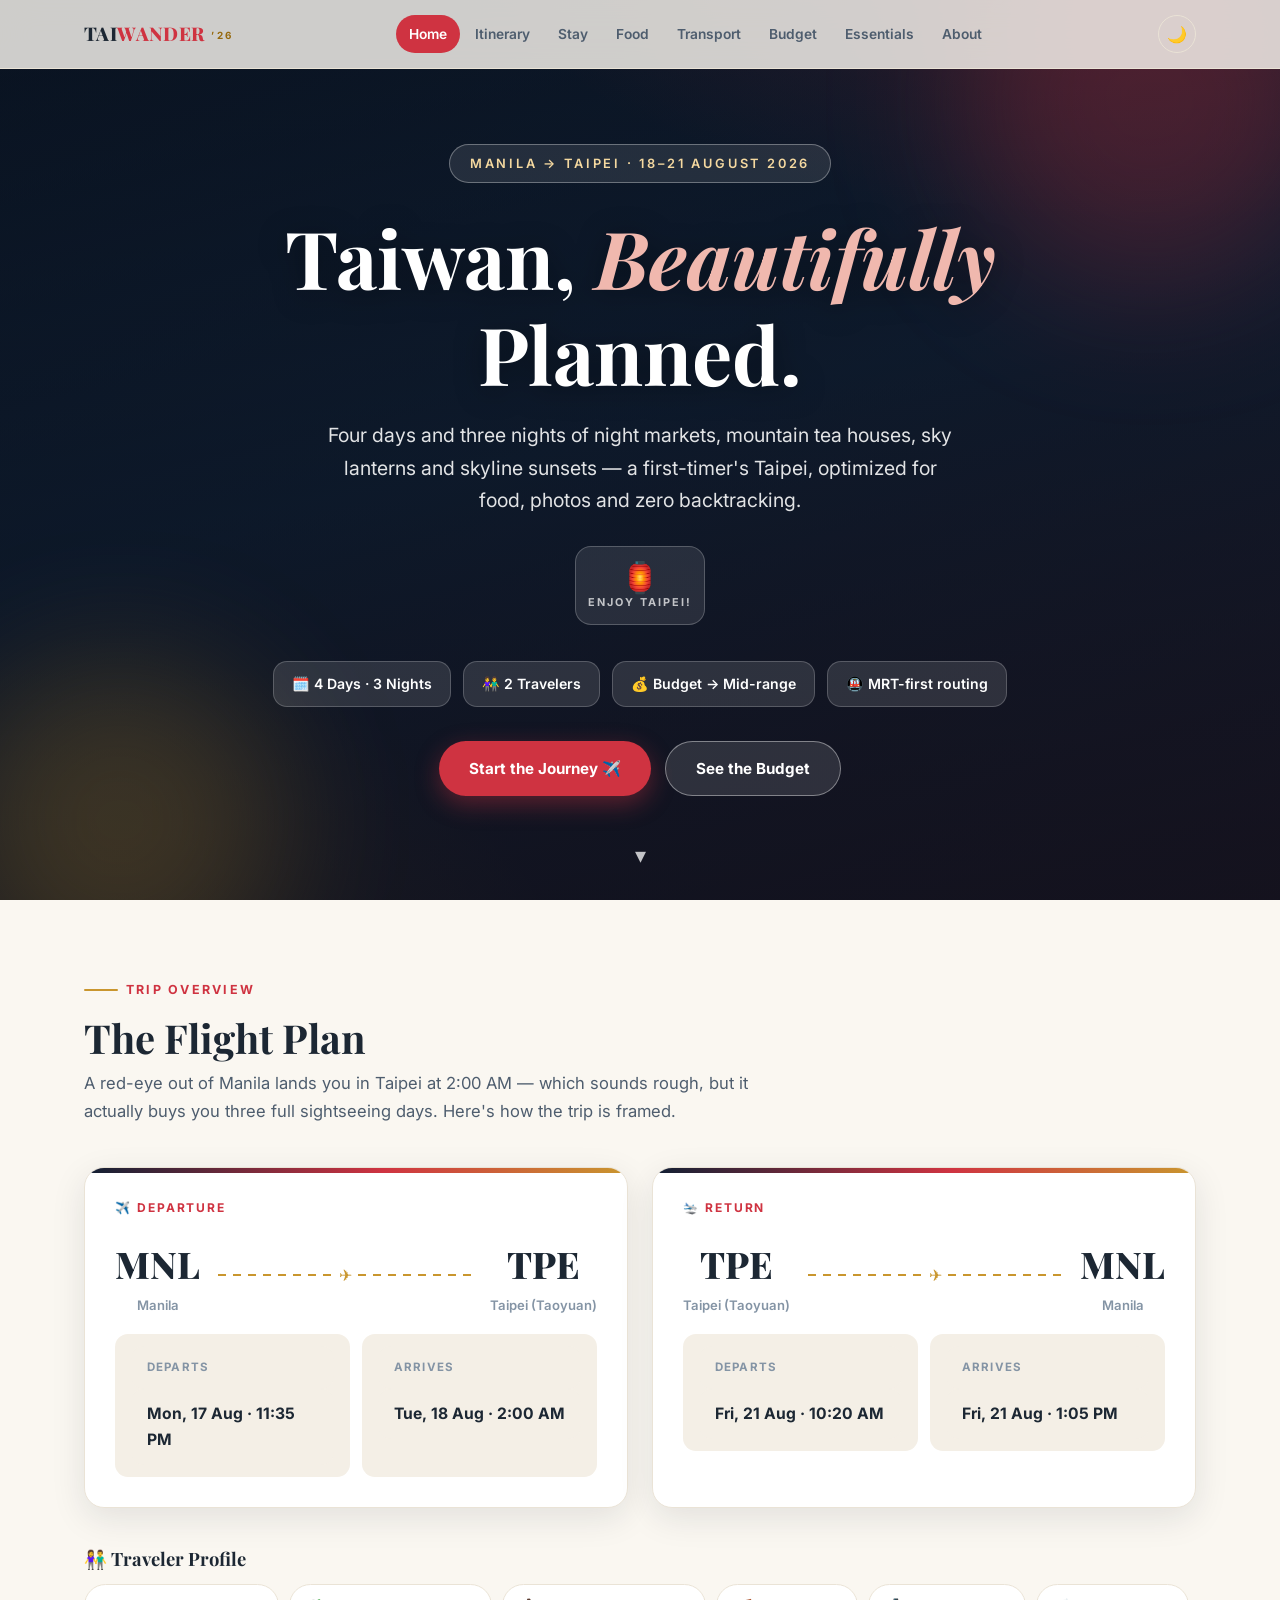
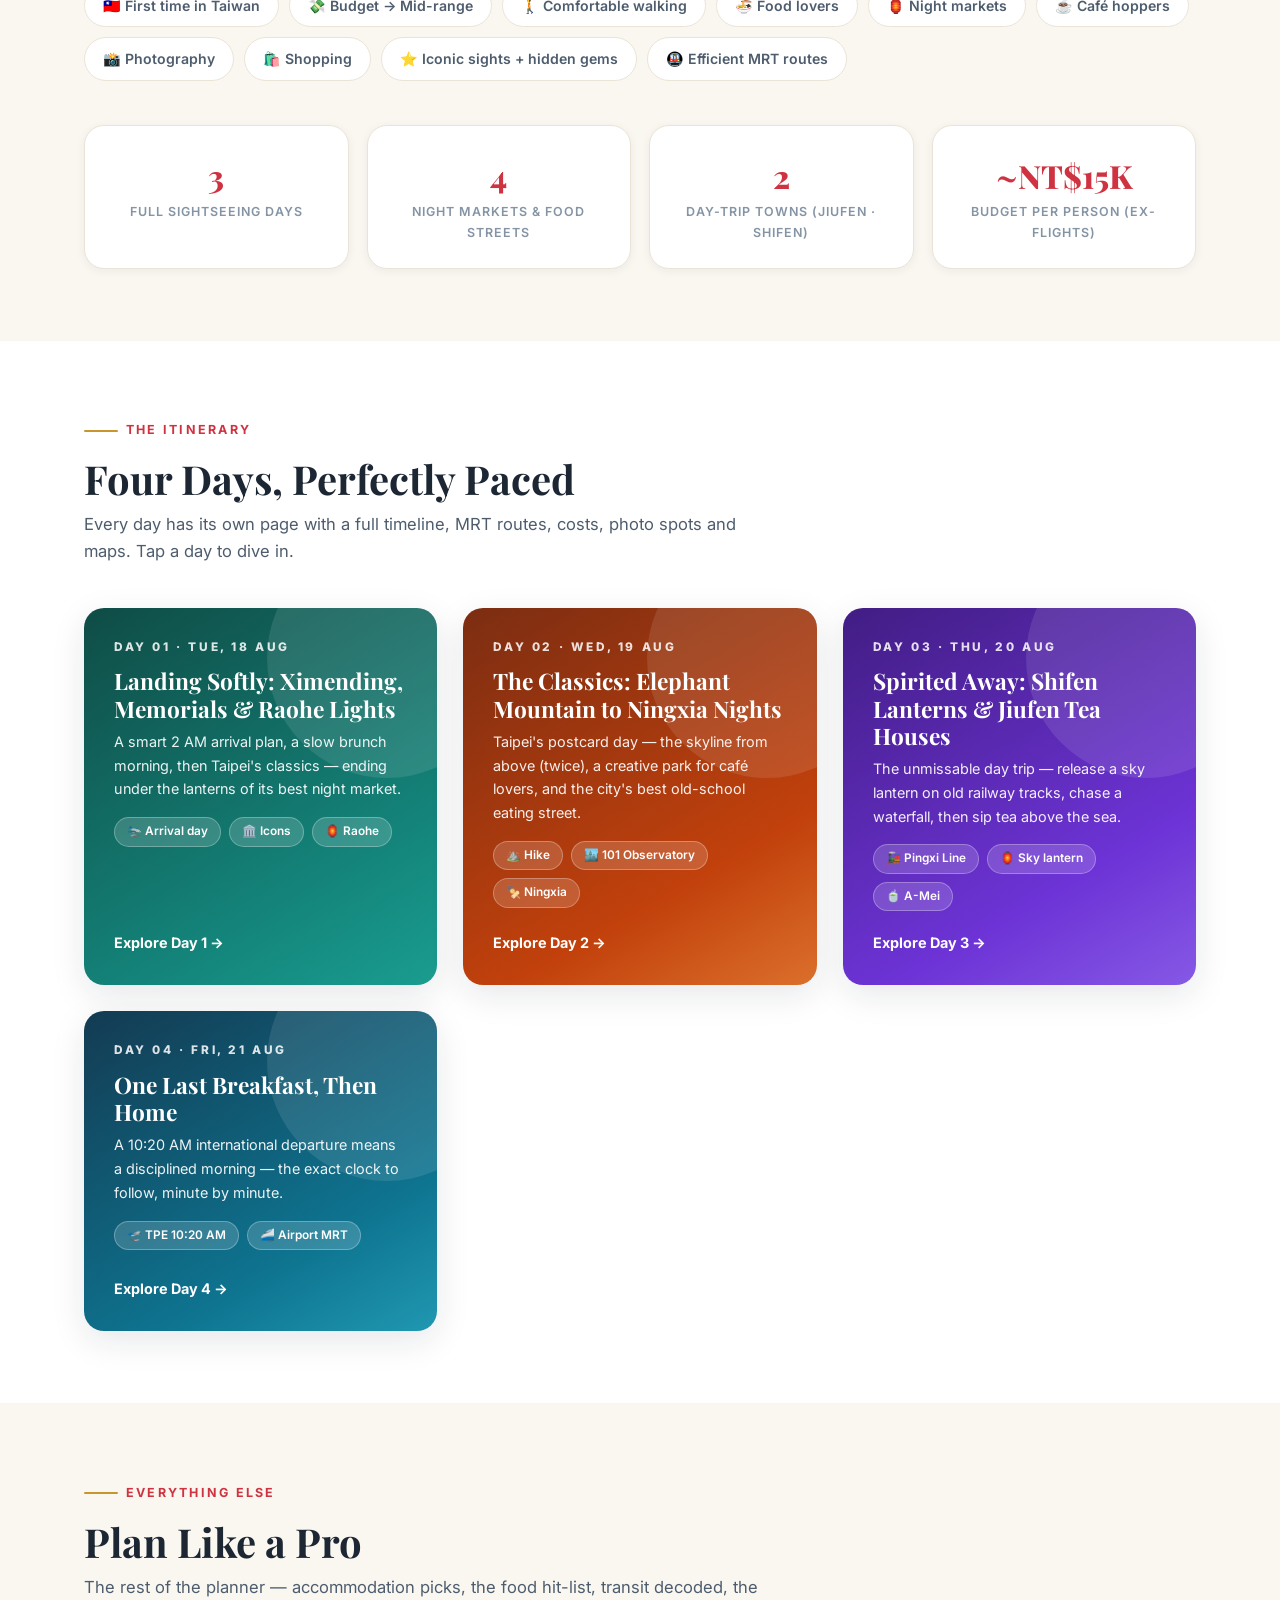
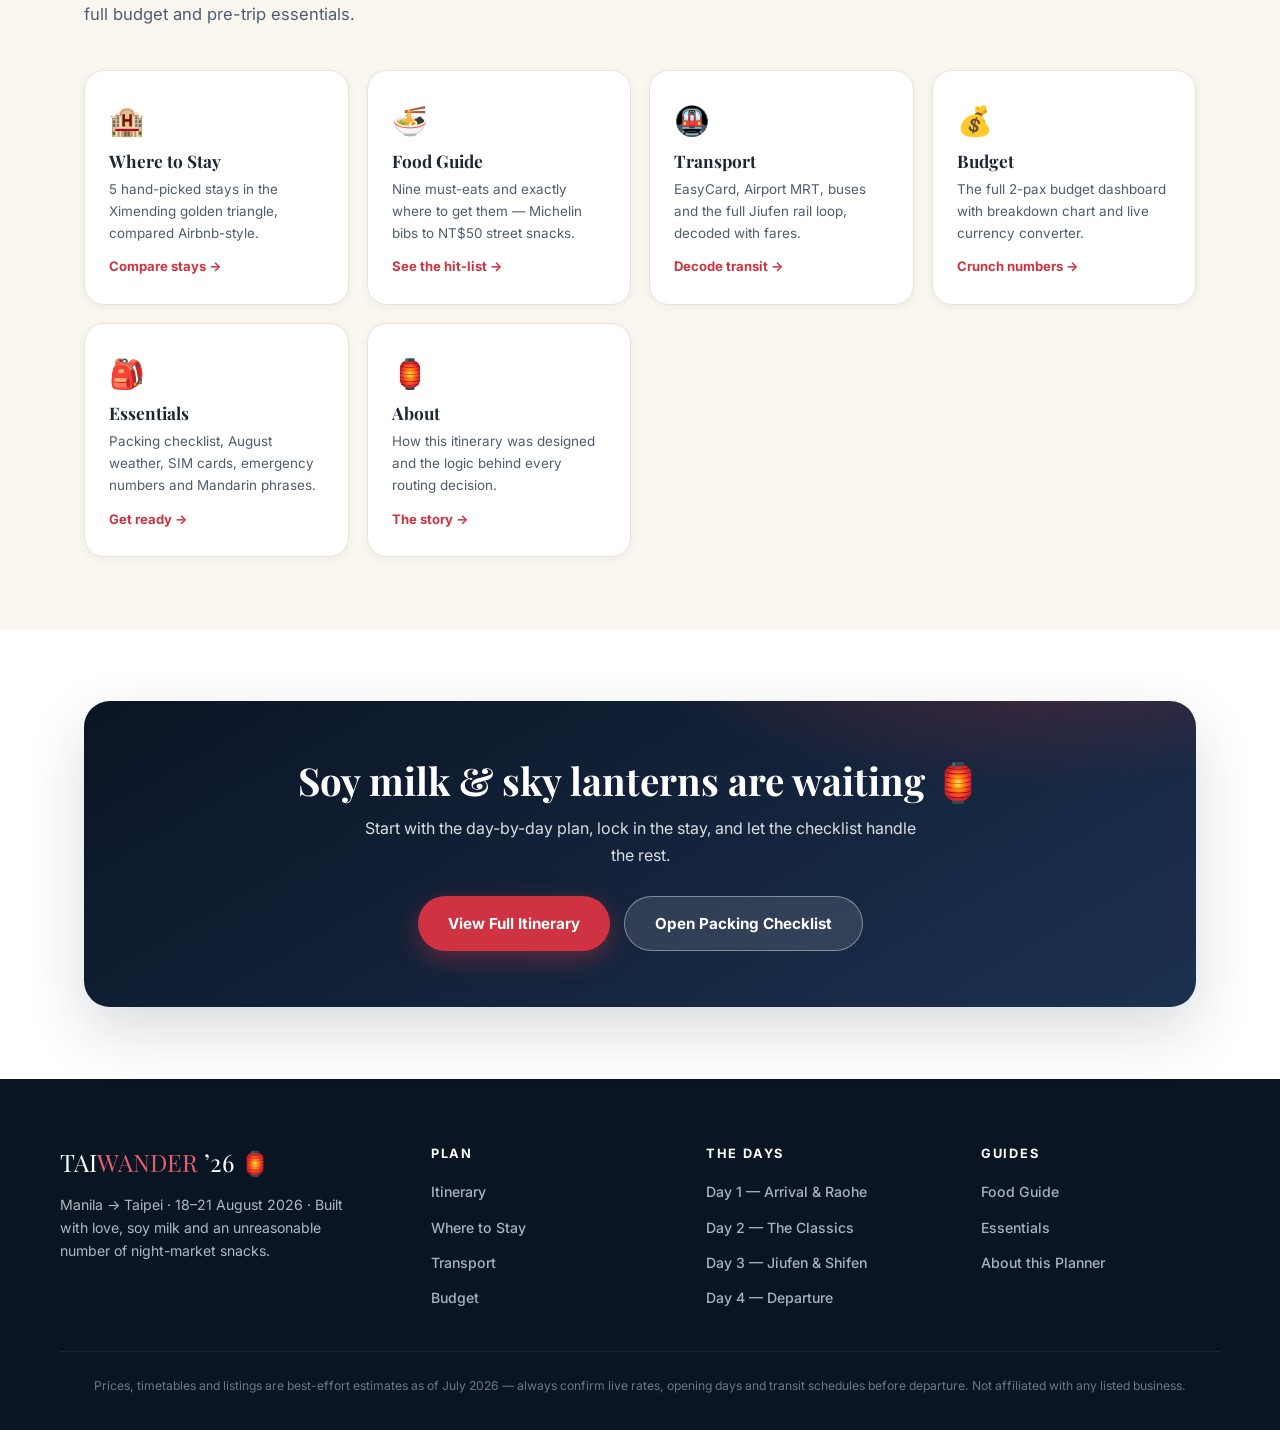
==== commit 08a53a14: "Redesign website into multi-page travel planner" ====
--- a/index.html
+++ b/index.html
@@ -3,43 +3,54 @@
 <head>
 <meta charset="UTF-8" />
 <meta name="viewport" content="width=device-width, initial-scale=1.0" />
-<title>Taiwan 2026 — 4D3N Taipei Travel Itinerary</title>
-<meta name="description" content="A premium 4-day, 3-night Taipei travel itinerary for first-time visitors — August 18–21, 2026. Night markets, Jiufen, Taipei 101, food guide, budget & more." />
+<title>Taiwan 2026 — 4D3N Taipei Travel Planner</title>
+<meta name="description" content="A premium 4-day, 3-night Taipei travel planner for first-time visitors — August 18–21, 2026. Night markets, Jiufen, Taipei 101, food guide, budget & more." />
 <link rel="preconnect" href="https://fonts.googleapis.com" />
 <link rel="preconnect" href="https://fonts.gstatic.com" crossorigin />
 <link href="https://fonts.googleapis.com/css2?family=Playfair+Display:ital,wght@0,600;0,700;0,800;1,600&family=Inter:wght@400;500;600;700;800&display=swap" rel="stylesheet" />
 <link rel="stylesheet" href="css/style.css" />
 <link rel="icon" href="data:image/svg+xml,<svg xmlns='http://www.w3.org/2000/svg' viewBox='0 0 100 100'><text y='.9em' font-size='90'>🏮</text></svg>" />
+<script>try{var t=localStorage.getItem('taiwan2026-theme');if(t)document.documentElement.setAttribute('data-theme',t);else if(matchMedia('(prefers-color-scheme: dark)').matches)document.documentElement.setAttribute('data-theme','dark');}catch(e){}</script>
 </head>
 <body>
 
-<!-- ================= NAV ================= -->
 <nav class="nav" id="nav">
   <div class="nav-inner">
-    <a href="#home" class="nav-logo">TAI<span>WANDER</span> ’26</a>
-    <button class="nav-toggle" id="navToggle" aria-label="Menu">☰</button>
+    <a href="index.html" class="nav-logo">TAI<span>WANDER</span><small>’26</small></a>
     <ul class="nav-links" id="navLinks">
-      <li><a href="#overview">Overview</a></li>
-      <li><a href="#stay">Stay</a></li>
-      <li><a href="#day1">Day 1</a></li>
-      <li><a href="#day2">Day 2</a></li>
-      <li><a href="#day3">Day 3</a></li>
-      <li><a href="#day4">Day 4</a></li>
-      <li><a href="#food">Food</a></li>
-      <li><a href="#transport">Transport</a></li>
-      <li><a href="#budget">Budget</a></li>
-      <li><a href="#essentials">Essentials</a></li>
+      <li><a href="index.html" class="active">Home</a></li>
+      <li><a href="itinerary.html">Itinerary</a></li>
+      <li><a href="stay.html">Stay</a></li>
+      <li><a href="food.html">Food</a></li>
+      <li><a href="transport.html">Transport</a></li>
+      <li><a href="budget.html">Budget</a></li>
+      <li><a href="essentials.html">Essentials</a></li>
+      <li><a href="about.html">About</a></li>
     </ul>
+    <div class="nav-actions">
+      <button class="theme-toggle" id="themeToggle" aria-label="Toggle dark mode">🌙</button>
+      <button class="nav-toggle" id="navToggle" aria-label="Menu">☰</button>
+    </div>
   </div>
 </nav>
 
 <!-- ================= HERO ================= -->
 <header class="hero" id="home">
   <img class="hero-img" src="https://images.unsplash.com/photo-1598935898639-81586f7d2129?auto=format&fit=crop&w=1920&q=80" alt="Taipei 101 skyline at dusk" onerror="this.remove()" />
+  <div class="hero-orb o1"></div>
+  <div class="hero-orb o2"></div>
   <div class="hero-content">
     <div class="hero-eyebrow">Manila → Taipei · 18–21 August 2026</div>
     <h1>Taiwan, <em>Beautifully</em> Planned.</h1>
     <p class="hero-tagline">Four days and three nights of night markets, mountain tea houses, sky lanterns and skyline sunsets — a first-timer's Taipei, optimized for food, photos and zero backtracking.</p>
+
+    <div class="countdown" id="countdown">
+      <div class="cd-cell"><div class="n" id="cdD">—</div><div class="l">Days</div></div>
+      <div class="cd-cell"><div class="n" id="cdH">—</div><div class="l">Hours</div></div>
+      <div class="cd-cell"><div class="n" id="cdM">—</div><div class="l">Minutes</div></div>
+      <div class="cd-cell"><div class="n" id="cdS">—</div><div class="l">Seconds</div></div>
+    </div>
+
     <div class="hero-badges">
       <div class="hero-badge">🗓️ 4 Days · 3 Nights</div>
       <div class="hero-badge">👫 2 Travelers</div>
@@ -47,14 +58,16 @@
       <div class="hero-badge">🚇 MRT-first routing</div>
     </div>
     <div class="hero-cta">
-      <a href="#day1" class="btn btn-coral">Start the Journey ✈️</a>
-      <a href="#budget" class="btn btn-ghost">See the Budget</a>
+      <a href="itinerary.html" class="btn btn-red">Start the Journey ✈️</a>
+      <a href="budget.html" class="btn btn-ghost">See the Budget</a>
     </div>
   </div>
   <a href="#overview" class="hero-scroll" aria-label="Scroll down">▾</a>
 </header>
 
-<!-- ================= OVERVIEW ================= -->
+<main>
+
+<!-- ================= FLIGHT OVERVIEW ================= -->
 <section id="overview">
   <div class="container">
     <div class="reveal">
@@ -115,695 +128,107 @@
   </div>
 </section>
 
-<!-- ================= STAY ================= -->
-<section id="stay" class="alt">
-  <div class="container">
-    <div class="reveal">
-      <div class="section-kicker">Where to Stay</div>
-      <h2 class="section-title">5 Stays, One Winner</h2>
-      <p class="section-sub">All five are inside the Ximending / Taipei Main Station / Zhongshan golden triangle — the best base for first-timers because the Airport MRT, three metro lines and two food streets converge here. Prices are typical nightly rates for 2 adults in mid-August; always re-check live availability for Aug 18–21, 2026 before booking.</p>
-    </div>
-
-    <div class="card-grid">
-
-      <!-- BEST PICK -->
-      <div class="card stay-card best reveal">
-        <div class="best-ribbon">🏆 Best Overall</div>
-        <div class="card-banner g-teal">🏙️</div>
-        <div class="card-body">
-          <span class="pill pill-teal">Ximending / Taipei Main</span>
-          <h3>XN734 · Taipei Main Station Apartment</h3>
-          <p class="muted">Modern private apartment in Wanhua District, sitting exactly between Taipei Main Station and Ximending.</p>
-          <div class="stay-price"><span class="amt">≈ NT$2,600</span><span class="per">/ night · ≈ NT$7,800 (₱15,050) for 3 nights</span></div>
-          <ul class="stay-facts">
-            <li><span>🚇</span><span><strong>6–8 min walk</strong> to Ximen or Taipei Main Station MRT</span></li>
-            <li><span>📍</span><span>Nearby: Ximending walking streets, Red House, North Gate, Taipei Main food halls</span></li>
-            <li><span>🛋️</span><span>Amenities: AC, Wi-Fi, washer, kitchenette, self check-in lockbox</span></li>
-          </ul>
-          <div class="proscons">
-            <div class="pros"><strong>Pros</strong><ul><li>Unbeatable dual location</li><li>Self check-in (great for 2 AM plans)</li><li>Direct Airport MRT access</li></ul></div>
-            <div class="cons"><strong>Cons</strong><ul><li>Older building exterior</li><li>Street noise on weekends</li></ul></div>
-          </div>
-          <div class="stay-why">💡 <strong>Why it wins:</strong> Everything in this itinerary starts or ends at Ximen or Taipei Main. Self check-in solves the 2 AM arrival, and Day 4's airport run becomes a 40-minute door-to-terminal trip.</div>
-          <div class="card-link"><a href="https://www.airbnb.com/rooms/839732520562468136" target="_blank" rel="noopener">View on Airbnb →</a></div>
-        </div>
-      </div>
-
-      <div class="card stay-card reveal">
-        <div class="card-banner g-coral">🛏️</div>
-        <div class="card-body">
-          <span class="pill pill-coral">Zhongzheng · near Ximending</span>
-          <h3>Taipei Station Group Apartment</h3>
-          <p class="muted">Spacious multi-bed apartment in Zhongzheng District — more room than a couple needs, at a shared-cost sweet spot.</p>
-          <div class="stay-price"><span class="amt">≈ NT$2,900</span><span class="per">/ night · ≈ NT$8,700 (₱16,790) for 3 nights</span></div>
-          <ul class="stay-facts">
-            <li><span>🚇</span><span><strong>~7 min walk</strong> to Taipei Main Station</span></li>
-            <li><span>📍</span><span>Nearby: 228 Peace Park, Ximending, Q Square Mall</span></li>
-            <li><span>🛋️</span><span>Amenities: AC, Wi-Fi, multiple beds, dining area</span></li>
-          </ul>
-          <div class="proscons">
-            <div class="pros"><strong>Pros</strong><ul><li>Lots of space</li><li>Steps from Airport MRT terminus</li></ul></div>
-            <div class="cons"><strong>Cons</strong><ul><li>Sized for groups, not couples</li><li>Basic decor</li></ul></div>
-          </div>
-          <div class="stay-why">💡 <strong>Why recommended:</strong> Best pick if friends join later or you want maximum space per peso near the station.</div>
-          <div class="card-link"><a href="https://www.airbnb.com/rooms/23344386" target="_blank" rel="noopener">View on Airbnb →</a></div>
-        </div>
-      </div>
-
-      <div class="card stay-card reveal">
-        <div class="card-banner g-gold">🌿</div>
-        <div class="card-body">
-          <span class="pill pill-gold">Taipei Main Station</span>
-          <h3>Star Hostel Taipei Main — Private Double</h3>
-          <p class="muted">Taipei's most-loved designer hostel: a plant-filled loft lounge, famous free breakfast, and hotel-clean private rooms.</p>
-          <div class="stay-price"><span class="amt">≈ NT$2,300</span><span class="per">/ night · ≈ NT$6,900 (₱13,320) for 3 nights</span></div>
-          <ul class="stay-facts">
-            <li><span>🚇</span><span><strong>5 min walk</strong> to Taipei Main Station (Y-district exits)</span></li>
-            <li><span>📍</span><span>Nearby: Airport MRT, Q Square, Huayin Street eats</span></li>
-            <li><span>🛋️</span><span>Amenities: free breakfast, 24-hr reception, luggage storage, lounge</span></li>
-          </ul>
-          <div class="proscons">
-            <div class="pros"><strong>Pros</strong><ul><li>24-hr front desk — perfect for 2 AM arrival</li><li>Free breakfast & luggage storage</li></ul></div>
-            <div class="cons"><strong>Cons</strong><ul><li>Compact rooms</li><li>Hostel vibe isn't for everyone</li></ul></div>
-          </div>
-          <div class="stay-why">💡 <strong>Why recommended:</strong> The safest logistical choice — a staffed desk at 3:30 AM beats any lockbox if you value zero friction.</div>
-          <div class="card-link"><a href="https://www.starhostel.com.tw/" target="_blank" rel="noopener">Official site / book →</a></div>
-        </div>
-      </div>
-
-      <div class="card stay-card reveal">
-        <div class="card-banner g-rose">🎬</div>
-        <div class="card-body">
-          <span class="pill pill-coral">Ximending core</span>
-          <h3>Meander 1948 — Private Double</h3>
-          <p class="muted">A restored 1948 building in the middle of Ximending's neon — boutique-hostel private rooms right on the walking streets.</p>
-          <div class="stay-price"><span class="amt">≈ NT$2,700</span><span class="per">/ night · ≈ NT$8,100 (₱15,630) for 3 nights</span></div>
-          <ul class="stay-facts">
-            <li><span>🚇</span><span><strong>3 min walk</strong> to Ximen MRT (Blue & Green lines)</span></li>
-            <li><span>📍</span><span>Nearby: Red House, Ximending street food, cinema street murals</span></li>
-            <li><span>🛋️</span><span>Amenities: 24-hr desk, rooftop, laundry, luggage room</span></li>
-          </ul>
-          <div class="proscons">
-            <div class="pros"><strong>Pros</strong><ul><li>You live inside the night-life district</li><li>Photogenic heritage interiors</li></ul></div>
-            <div class="cons"><strong>Cons</strong><ul><li>Weekend crowd noise</li><li>1 transfer to Airport MRT</li></ul></div>
-          </div>
-          <div class="stay-why">💡 <strong>Why recommended:</strong> If atmosphere beats convenience for you, waking up inside Ximending is the most "Taipei" experience on this list.</div>
-          <div class="card-link"><a href="https://www.meanderhostel.com/" target="_blank" rel="noopener">Official site / book →</a></div>
-        </div>
-      </div>
-
-      <div class="card stay-card reveal">
-        <div class="card-banner g-plum">🌸</div>
-        <div class="card-body">
-          <span class="pill pill-gold">Zhongshan</span>
-          <h3>Zhongshan Designer Studio (Airbnb area pick)</h3>
-          <p class="muted">Zhongshan is Taipei's café-and-boutique quarter — pick any highly-rated studio within 5 minutes of Zhongshan MRT.</p>
-          <div class="stay-price"><span class="amt">≈ NT$3,000</span><span class="per">/ night · ≈ NT$9,000 (₱17,370) for 3 nights</span></div>
-          <ul class="stay-facts">
-            <li><span>🚇</span><span><strong>~5 min walk</strong> to Zhongshan MRT (Red & Green lines)</span></li>
-            <li><span>📍</span><span>Nearby: Chifeng Street cafés, Ningxia Night Market (12 min walk), Dadaocheng</span></li>
-            <li><span>🛋️</span><span>Amenities: typically AC, Wi-Fi, kitchenette, washer</span></li>
-          </ul>
-          <div class="proscons">
-            <div class="pros"><strong>Pros</strong><ul><li>Best café density in Taipei</li><li>Walk home from Ningxia Night Market</li></ul></div>
-            <div class="cons"><strong>Cons</strong><ul><li>Priciest of the five</li><li>One stop removed from Ximending</li></ul></div>
-          </div>
-          <div class="stay-why">💡 <strong>Why recommended:</strong> Tailor-made for the café-loving half of this trip — browse live listings in the linked search.</div>
-          <div class="card-link"><a href="https://www.airbnb.com/s/Zhongshan-District--Taipei--Taiwan/homes?checkin=2026-08-18&checkout=2026-08-21&adults=2" target="_blank" rel="noopener">Browse Zhongshan Airbnbs →</a></div>
-        </div>
-      </div>
-    </div>
-
-    <div class="tip tip-amber reveal"><span class="ico">⚠️</span><div><strong>Booking note:</strong> Airbnb inventory in Taipei rotates often (many operate in a legal grey zone), so listings can disappear. Book early for August, screenshot the address in Chinese for taxi drivers, and message the host immediately about your <strong>2:00 AM arrival</strong> — confirm self check-in works at any hour.</div></div>
-
-    <div class="map-embed reveal">
-      <iframe loading="lazy" src="https://maps.google.com/maps?q=Ximending,Taipei&z=14&output=embed" title="Map of Ximending and Taipei Main Station area"></iframe>
-      <div class="map-caption">📍 Base camp: the Ximending ↔ Taipei Main Station triangle</div>
-    </div>
-  </div>
-</section>
-
-<!-- ================= DAY 1 ================= -->
-<section id="day1">
-  <div class="container">
-    <div class="day-hero d1 reveal">
-      <div class="day-num">Day 01 · Tuesday, 18 August</div>
-      <h2>Landing Softly: Ximending, Memorials & Raohe Lights</h2>
-      <p>A smart 2 AM arrival plan, a slow brunch morning, then Taipei's classics — ending under the lanterns of its best night market.</p>
-      <div class="day-tags"><span>🛬 Arrival day</span><span>🏛️ Icons</span><span>🌆 Sunset at 101</span><span>🏮 Raohe Night Market</span></div>
-    </div>
-
-    <h3 class="reveal" style="font-size:1.3rem;margin-bottom:6px;">🌙 The 2:00 AM Question</h3>
-    <p class="reveal" style="color:var(--ink-soft);max-width:680px;">The Airport MRT doesn't run overnight (roughly 6:00 AM – midnight), so you have three realistic moves:</p>
-
-    <div class="option-grid">
-      <div class="option recommended reveal">
-        <div class="opt-badge">✅ Recommended</div>
-        <h4>🚌 Night bus + check in immediately</h4>
-        <p>Take the 24-hour <strong>Kuo-Kuang Bus 1819</strong> (NT$140, every 30–60 min overnight, ~50 min) from the arrivals hall to Taipei Main Station, then a short taxi/walk to your stay. <strong>Book your accommodation from the night of Aug 17</strong> (or confirm free 3 AM check-in with the host). You'll be asleep by ~4 AM and wake up on your own clock. One "extra" night costs less than a wasted, zombie first day.</p>
-      </div>
-      <div class="option reveal">
-        <h4>🛋️ Wait at the airport until ~6 AM</h4>
-        <p>Taoyuan T1/T2 are safe with 24-hr convenience stores and rest zones. Catch the first Airport MRT Express (from ~6:00 AM, NT$150, 36 min). Free, but you'll start Day 1 exhausted — only worth it if you sleep well on planes.</p>
-      </div>
-      <div class="option reveal">
-        <h4>🧳 Luggage storage if check-in is 3 PM</h4>
-        <p>If early check-in truly isn't possible: drop bags in the coin lockers at <strong>Taipei Main Station B1</strong> (NT$20–70/3 hrs) or the airport's luggage counters, then start the day light. Solid plan B, but plan A beats it.</p>
-      </div>
-    </div>
-
-    <div class="timeline reveal">
-      <div class="tl-item">
-        <span class="tl-time">2:00 – 4:00 AM</span>
-        <div class="tl-card">
-          <h4>🛬 Land, clear immigration, ride into the city</h4>
-          <p>Immigration at 2 AM is fast (~20–30 min). Grab cash at the arrivals ATM, pick up your pre-ordered SIM/eSIM, and buy an <strong>EasyCard</strong> at the 24-hr convenience store. Board Bus 1819 to Taipei Main Station.</p>
-          <div class="tl-meta"><span>💰 Bus NT$140/pax</span><span>⏱️ ~50 min</span><span><a href="https://www.google.com/maps/search/Taoyuan+International+Airport+Terminal+1+bus+station" target="_blank" rel="noopener">📍 Map</a></span></div>
-        </div>
-      </div>
-      <div class="tl-item">
-        <span class="tl-time">4:00 – 10:00 AM</span>
-        <div class="tl-card">
-          <h4>😴 Check in & sleep — protect the trip</h4>
-          <p>Self check-in, blackout curtains, alarm at 10:00. Skipping this sleep is the #1 first-timer mistake on red-eye arrivals.</p>
-        </div>
-      </div>
-      <div class="tl-item">
-        <span class="tl-time">10:45 AM</span>
-        <div class="tl-card">
-          <h4>🍳 Brunch: Fuhang Dou Jiang <span class="pill pill-coral">Iconic</span></h4>
-          <p>Taiwan's most famous breakfast house (Huashan Market, 2F). Charcoal-toasted shaobing with egg, warm salty soy milk, youtiao. The queue moves fast; late morning is calmer than 7 AM. Closed Mondays — you're safe on a Tuesday.</p>
-          <p><em>Backup with zero queue:</em> Yonghe Doujiang Dawang, any branch.</p>
-          <div class="tl-meta"><span class="mrt-route">🚇 Ximen → Shandao Temple (Blue line, 2 stops)</span><span>💰 ~NT$120/pax</span><span><a href="https://www.google.com/maps/search/Fu+Hang+Dou+Jiang+Taipei" target="_blank" rel="noopener">📍 Map</a></span></div>
-        </div>
-      </div>
-      <div class="tl-item">
-        <span class="tl-time">12:15 PM</span>
-        <div class="tl-card">
-          <h4>🎪 Ximending + The Red House</h4>
-          <p>Back to home turf: Asia's "Harajuku of Taipei." Wander the pedestrian grid, Cinema Street murals, sneaker shops and claw machines. Then step into the octagonal 1908 <strong>Red House</strong> — heritage theater turned designer-craft market (free entry, closed Mondays).</p>
-          <p><em>Café stop:</em> 8¾ or Fong Da Coffee (since 1956) for an iced brew.</p>
-          <div class="tl-meta"><span class="mrt-route">🚇 Shandao Temple → Ximen (Blue line)</span><span>💰 Free to wander</span><span><a href="https://www.google.com/maps/search/The+Red+House+Ximending+Taipei" target="_blank" rel="noopener">📍 Map</a></span></div>
-        </div>
-      </div>
-      <div class="tl-item">
-        <span class="tl-time">2:45 PM</span>
-        <div class="tl-card">
-          <h4>🏛️ Chiang Kai-shek Memorial Hall</h4>
-          <p>Taipei's grandest plaza: the white-and-blue octagonal hall, Liberty Square arch, and the National Theater & Concert Hall flanking it. Time your visit for the <strong>top-of-the-hour honor guard changing ceremony</strong> (now held in the outdoor plaza area, hourly until 5 PM). Free entry.</p>
-          <p>📸 <em>Photo spot:</em> shoot the arch framing the hall from dead center of the square; puddle reflections after rain are a bonus.</p>
-          <div class="tl-meta"><span class="mrt-route">🚇 Ximen → CKS Memorial Hall (Green line, 2 stops)</span><span>💰 Free</span><span>⏱️ 60–75 min</span><span><a href="https://www.google.com/maps/search/Chiang+Kai-shek+Memorial+Hall" target="_blank" rel="noopener">📍 Map</a></span></div>
-        </div>
-      </div>
-      <div class="tl-item">
-        <span class="tl-time">5:00 PM</span>
-        <div class="tl-card">
-          <h4>🌇 Taipei 101 at golden hour <span class="pill pill-teal">Sunset ~6:25 PM</span></h4>
-          <p>Ride to Taipei 101/World Trade Center station. Coffee or window-shop the luxury mall, then catch golden hour around the tower — the classic angle is from <strong>Xinyi Place / ATT 4 FUN side</strong>, or the LOVE sculpture corner. (You'll go <em>up</em> the tower tomorrow; today is for shooting it from below.)</p>
-          <div class="tl-meta"><span class="mrt-route">🚇 CKS Memorial Hall → Taipei 101 (Red line direct, 7 stops)</span><span>💰 Free</span><span><a href="https://www.google.com/maps/search/Taipei+101" target="_blank" rel="noopener">📍 Map</a></span></div>
-        </div>
-      </div>
-      <div class="tl-item">
-        <span class="tl-time">7:15 PM</span>
-        <div class="tl-card">
-          <h4>🏮 Raohe Street Night Market <span class="pill pill-coral">Must-eat</span></h4>
-          <p>One 600-meter lantern-lit lane beside the gorgeous Ciyou Temple — the most photogenic night market in Taipei. Eat your way down: <strong>Fuzhou Shizu pepper pork bun</strong> (Michelin Bib Gourmand, right at the temple-side entrance, ~NT$60), medicinal pork rib soup, grilled king oyster mushrooms, sweet potato balls, mochi.</p>
-          <p>📸 <em>Photo spot:</em> the neon market gate with Ciyou Temple's roof dragons behind it.</p>
-          <div class="tl-meta"><span class="mrt-route">🚇 Taipei 101 → Daan → Songshan (transfer Red→Green... simplest: bus BL5 / taxi 15 min)</span><span>💰 NT$300–400 food budget</span><span><a href="https://www.google.com/maps/search/Raohe+Street+Night+Market" target="_blank" rel="noopener">📍 Map</a></span></div>
-        </div>
-      </div>
-      <div class="tl-item">
-        <span class="tl-time">9:45 PM</span>
-        <div class="tl-card">
-          <h4>🌙 MRT home from Songshan</h4>
-          <p>Songshan station (Green line) is at the market's east end — one train straight back to Ximen, no transfers. Sleep well; tomorrow starts with a hike.</p>
-          <div class="tl-meta"><span class="mrt-route">🚇 Songshan → Ximen (Green line direct, ~20 min)</span></div>
-        </div>
-      </div>
-    </div>
-
-    <div class="map-embed reveal">
-      <iframe loading="lazy" src="https://maps.google.com/maps?q=Raohe+Street+Night+Market,Taipei&z=15&output=embed" title="Map of Raohe Night Market"></iframe>
-      <div class="map-caption">📍 Day 1 finale: Raohe Street Night Market & Ciyou Temple</div>
-    </div>
-  </div>
-</section>
-
-<!-- ================= DAY 2 ================= -->
-<section id="day2" class="alt">
-  <div class="container">
-    <div class="day-hero d2 reveal">
-      <div class="day-num">Day 02 · Wednesday, 19 August</div>
-      <h2>The Classics: Elephant Mountain to Ningxia Nights</h2>
-      <p>Taipei's postcard day — the skyline from above (twice), a creative park for café lovers, and the city's best old-school eating street.</p>
-      <div class="day-tags"><span>⛰️ Sunrise-ish hike</span><span>🏙️ 101 Observatory</span><span>🎨 Huashan 1914</span><span>🍢 Ningxia Night Market</span></div>
-    </div>
-
-    <div class="timeline reveal">
-      <div class="tl-item">
-        <span class="tl-time">7:30 AM</span>
-        <div class="tl-card">
-          <h4>⛰️ Elephant Mountain (Xiangshan) <span class="pill pill-teal">Hidden-gem hour</span></h4>
-          <p>Go <em>early</em> — August heat is brutal by 10 AM. It's ~600 steep stone steps, 20–25 minutes to the famous <strong>six giant boulders</strong> with the head-on Taipei 101 view. Bring water; there are shaded rest platforms.</p>
-          <p>📸 <em>Photo spot:</em> climb onto the boulders for the classic "sitting above the skyline" shot — morning light hits the tower's face.</p>
-          <div class="tl-meta"><span class="mrt-route">🚇 Ximen → Xiangshan (Green→Red at CKS... simplest: Blue line to Taipei City Hall + Red 1 stop; or door-to-door ~30 min)</span><span>💰 Free</span><span>⏱️ 2 hrs round trip</span><span><a href="https://www.google.com/maps/search/Xiangshan+Hiking+Trail+Taipei" target="_blank" rel="noopener">📍 Map</a></span></div>
-        </div>
-      </div>
-      <div class="tl-item">
-        <span class="tl-time">10:15 AM</span>
-        <div class="tl-card">
-          <h4>🏯 Sun Yat-sen Memorial Hall</h4>
-          <p>One MRT stop away. A sweeping Tang-style roof, hourly honor-guard ceremony, and the <em>other</em> famous Taipei 101 angle — the tower rising over the memorial's eaves from the front lawn. Air-conditioned exhibits inside are a welcome heat break.</p>
-          <div class="tl-meta"><span class="mrt-route">🚇 Xiangshan → Taipei 101 → walk, or Red line + 10-min walk</span><span>💰 Free</span><span><a href="https://www.google.com/maps/search/Sun+Yat-sen+Memorial+Hall+Taipei" target="_blank" rel="noopener">📍 Map</a></span></div>
-        </div>
-      </div>
-      <div class="tl-item">
-        <span class="tl-time">11:45 AM</span>
-        <div class="tl-card">
-          <h4>🍜 Lunch at Din Tai Fung, Taipei 101 branch <span class="pill pill-coral">Bucket list</span></h4>
-          <p>The Michelin-starred home of xiao long bao, in the 101 mall basement. Get a queue number first, browse the mall, then feast: 10 pork XLB (~NT$250), truffle XLB if you're celebrating, shrimp fried rice. ~NT$500–650/person.</p>
-          <div class="tl-meta"><span>💰 ~NT$1,100 for two</span><span><a href="https://www.google.com/maps/search/Din+Tai+Fung+Taipei+101" target="_blank" rel="noopener">📍 Map</a></span></div>
-        </div>
-      </div>
-      <div class="tl-item">
-        <span class="tl-time">1:30 PM</span>
-        <div class="tl-card">
-          <h4>🔭 Taipei 101 Observatory — worth it? <span class="pill pill-gold">Verdict: yes, if clear</span></h4>
-          <p><strong>Honest take:</strong> at NT$600 it's worth it on a clear day — the 37-second elevator, the 89F panorama and the massive gold tuned-mass damper are genuinely cool. If it's hazy or stormy, <strong>skip it</strong>; your Elephant Mountain photos this morning already beat a cloudy window. Decide at the ticket desk by looking up.</p>
-          <p><em>Skip-the-crowd tip:</em> weekday early afternoon (right now) has the shortest lines. Skyline 460 (101F open-air) is NT$980 — only for enthusiasts.</p>
-          <div class="tl-meta"><span>💰 NT$600/pax</span><span>⏱️ 60–90 min</span><span><a href="https://www.taipei-101.com.tw/en/observatory/ticket" target="_blank" rel="noopener">🎫 Official tickets</a></span></div>
-        </div>
-      </div>
-      <div class="tl-item">
-        <span class="tl-time">3:45 PM</span>
-        <div class="tl-card">
-          <h4>🎨 Huashan 1914 Creative Park <span class="pill pill-teal">Café heaven</span></h4>
-          <p>A 1914 wine factory reborn as Taipei's coolest creative village — indie design shops, exhibitions, ivy-covered brick walls. Perfect café stop: <strong>Fika Fika Café</strong> (Nordic roast champions, 5 min away) or the park's own courtyard cafés.</p>
-          <p>📸 <em>Photo spot:</em> the ivy wall and smokestack alley on the park's east side.</p>
-          <div class="tl-meta"><span class="mrt-route">🚇 Taipei 101 → Zhongxiao Xinsheng (Red→Blue at Daan, ~20 min)</span><span>💰 Free entry</span><span><a href="https://www.google.com/maps/search/Huashan+1914+Creative+Park" target="_blank" rel="noopener">📍 Map</a></span></div>
-        </div>
-      </div>
-      <div class="tl-item">
-        <span class="tl-time">6:30 PM</span>
-        <div class="tl-card">
-          <h4>🍢 Ningxia Night Market <span class="pill pill-coral">Locals' favorite</span></h4>
-          <p>Small, dense, and ranked by Taipei residents as the city's tastiest market. Non-negotiables: <strong>oyster omelet</strong> (Yuan Huan Pien, ~NT$80), <strong>Liu Yu Zai deep-fried taro balls</strong> (Bib Gourmand, NT$50), chicken rice, papaya milk. Arrive at opening to beat lines.</p>
-          <div class="tl-meta"><span class="mrt-route">🚇 Zhongxiao Xinsheng → Zhongshan (Green line, then 10-min walk)</span><span>💰 NT$300–400 food budget</span><span><a href="https://www.google.com/maps/search/Ningxia+Night+Market" target="_blank" rel="noopener">📍 Map</a></span></div>
-        </div>
-      </div>
-      <div class="tl-item">
-        <span class="tl-time">8:45 PM</span>
-        <div class="tl-card">
-          <h4>☕ Optional nightcap: Zhongshan's café lane</h4>
-          <p>You're beside Chifeng Street — vintage shops and late cafés. Or head straight home: tomorrow is the early day trip.</p>
-          <div class="tl-meta"><span class="mrt-route">🚇 Zhongshan → Ximen (Green line direct, 2 stops)</span></div>
-        </div>
-      </div>
-    </div>
-
-    <div class="map-embed reveal">
-      <iframe loading="lazy" src="https://maps.google.com/maps?q=Elephant+Mountain+Xiangshan+Trail,Taipei&z=14&output=embed" title="Map of Elephant Mountain trail"></iframe>
-      <div class="map-caption">📍 Day 2 opener: Xiangshan (Elephant Mountain) hiking trail</div>
-    </div>
-  </div>
-</section>
-
-<!-- ================= DAY 3 ================= -->
-<section id="day3">
-  <div class="container">
-    <div class="day-hero d3 reveal">
-      <div class="day-num">Day 03 · Thursday, 20 August</div>
-      <h2>Spirited Away: Shifen Lanterns & Jiufen Tea Houses</h2>
-      <p>The unmissable day trip — release a sky lantern on old railway tracks, chase a waterfall, then sip tea above the sea in a lantern-lit mountain town.</p>
-      <div class="day-tags"><span>🚂 Pingxi Line</span><span>🏮 Sky lantern</span><span>💦 Shifen Waterfall</span><span>🍵 A-Mei Tea House</span></div>
-    </div>
-
-    <div class="tip tip-blue reveal"><span class="ico">🧭</span><div><strong>Route logic:</strong> Shifen first, Jiufen second. Shifen Waterfall closes ~5 PM, while Jiufen is at its magical best when the red lanterns glow from ~5:30 PM. Doing it in this order means no backtracking and both places at their peak.</div></div>
-
-    <div class="timeline reveal">
-      <div class="tl-item">
-        <span class="tl-time">7:45 AM</span>
-        <div class="tl-card">
-          <h4>🚆 TRA train: Taipei Main → Ruifang</h4>
-          <p>From Taipei Main Station's TRA level (not MRT), tap in with EasyCard on any northbound local/express train toward Su'ao or Hualien. Express ~40 min (NT$76), local ~50 min (NT$49). Aim for a departure between 7:45–8:15.</p>
-          <div class="tl-meta"><span>💰 NT$49–76/pax</span><span>⏱️ 40–50 min</span><span><a href="https://www.railway.gov.tw/tra-tip-web/tip?lang=EN_US" target="_blank" rel="noopener">🎫 TRA timetable</a></span></div>
-        </div>
-      </div>
-      <div class="tl-item">
-        <span class="tl-time">9:00 AM</span>
-        <div class="tl-card">
-          <h4>🚂 Pingxi Line: Ruifang → Shifen</h4>
-          <p>Transfer at Ruifang to the one-track heritage <strong>Pingxi Line</strong> (trains roughly hourly — check the return times posted on the platform and photograph the timetable). A gorgeous 30-minute river-gorge ride.</p>
-          <div class="tl-meta"><span>💰 NT$20 (or NT$80 day pass)</span><span>⏱️ 30 min</span><span><a href="https://www.google.com/maps/search/Shifen+Old+Street" target="_blank" rel="noopener">📍 Map</a></span></div>
-        </div>
-      </div>
-      <div class="tl-item">
-        <span class="tl-time">9:40 AM</span>
-        <div class="tl-card">
-          <h4>🏮 Shifen Old Street — release your sky lantern <span class="pill pill-coral">Trip highlight</span></h4>
-          <p>Shops line the live railway track. Pick a lantern color by wish (red = luck, pink = love, yellow = money — a 4-color lantern covers everything, NT$200–250). Paint your wishes with brush ink, then the shop lights it and photographs the release <em>on the tracks</em> for you — they're pros at this.</p>
-          <p>📸 <em>Photo spot:</em> lantern rising with the old street receding behind; and the suspension bridge over Keelung River. Step off when the train bell rings!</p>
-          <div class="tl-meta"><span>💰 NT$200–250/lantern</span><span>⏱️ ~1 hr with snacks</span></div>
-        </div>
-      </div>
-      <div class="tl-item">
-        <span class="tl-time">11:00 AM</span>
-        <div class="tl-card">
-          <h4>💦 Shifen Waterfall — "Little Niagara of Taiwan"</h4>
-          <p>A shaded 20–25 min walk from the old street (or NT$50 shuttle). The 40-m-wide cascade curtain is Taiwan's broadest waterfall; viewing platforms give three angles. Free entry. Grab a <strong>grilled sausage or peanut ice cream roll</strong> from the stalls on the way back.</p>
-          <div class="tl-meta"><span>💰 Free</span><span>⏱️ 1.5 hrs round trip</span><span><a href="https://www.google.com/maps/search/Shifen+Waterfall" target="_blank" rel="noopener">📍 Map</a></span></div>
-        </div>
-      </div>
-      <div class="tl-item">
-        <span class="tl-time">1:15 PM</span>
-        <div class="tl-card">
-          <h4>🚌 Shifen → Jiufen (via Ruifang)</h4>
-          <p>Pingxi Line back to Ruifang (NT$20, 30 min), then <strong>bus 788 or 825/827</strong> from the stop across Ruifang Station up the mountain to Jiufen Old Street (NT$15, 15–20 min). <em>Shortcut option:</em> fixed-fare taxi Shifen→Jiufen direct, NT$800–1,000 per car — worth it if a train is 40+ minutes away.</p>
-          <div class="tl-meta"><span>💰 NT$35 by rail+bus</span><span>⏱️ ~1 hr total</span></div>
-        </div>
-      </div>
-      <div class="tl-item">
-        <span class="tl-time">2:45 PM</span>
-        <div class="tl-card">
-          <h4>⛰️ Jiufen Old Street — eat first, shop deep</h4>
-          <p>Enter at the 7-Eleven mouth of <strong>Jishan Street</strong> and graze: <strong>Grandma Lai's taro balls</strong> (warm or iced, NT$50 — eat them on the terrace overlooking the sea), <strong>A-Zhu peanut ice cream roll</strong> (NT$50), fish balls, ocarina shops, tea sets. The alleys reward wandering.</p>
-          <div class="tl-meta"><span>💰 NT$200–300 grazing</span><span><a href="https://www.google.com/maps/search/Jiufen+Old+Street" target="_blank" rel="noopener">📍 Map</a></span></div>
-        </div>
-      </div>
-      <div class="tl-item">
-        <span class="tl-time">4:30 PM</span>
-        <div class="tl-card">
-          <h4>🍵 A-Mei Tea House — golden hour tea <span class="pill pill-gold">Iconic</span></h4>
-          <p>The lantern-covered tea house on Shuqi Road that every photo of Jiufen features. A traditional gongfu tea set with mountain-and-sea views runs ~NT$300/person (tea leaves take-home included) — settle onto the terrace and stay as the lanterns switch on around 5:30. <em>Quieter alternative:</em> Jiufen Teahouse or Siidcha.</p>
-          <p>📸 <em>Photo spots:</em> (1) the <strong>Shuqi Road stone stairs</strong> facing A-Mei's lantern wall at blue hour — the "Spirited Away" shot; (2) the sea-view balcony at Shengping Theater.</p>
-          <div class="tl-meta"><span>💰 ~NT$600 for two</span><span><a href="https://www.google.com/maps/search/Amei+Tea+House+Jiufen" target="_blank" rel="noopener">📍 Map</a></span></div>
-        </div>
-      </div>
-      <div class="tl-item">
-        <span class="tl-time">6:45 PM</span>
-        <div class="tl-card">
-          <h4>🚌 Down the mountain: bus 1062 straight to Taipei</h4>
-          <p>Board the <strong>Keelung Bus 1062</strong> from Jiufen's main road directly to Zhongxiao Fuxing MRT in Taipei (NT$102 with EasyCard, ~70–80 min). Get in line early — evening queues form. <em>Alternative:</em> bus 788 down to Ruifang + TRA train back.</p>
-          <div class="tl-meta"><span>💰 NT$102/pax</span><span>⏱️ ~75 min</span></div>
-        </div>
-      </div>
-      <div class="tl-item">
-        <span class="tl-time">8:30 PM</span>
-        <div class="tl-card">
-          <h4>🍲 Late dinner back in Taipei: beef noodles</h4>
-          <p>You'll land at Zhongxiao Fuxing — perfect for <strong>Lin Dong Fang beef noodles</strong> (open till late, NT$180–260 a bowl, add the housemade chili butter). Then Blue line home to Ximen.</p>
-          <div class="tl-meta"><span class="mrt-route">🚇 Zhongxiao Fuxing → Ximen (Blue line direct)</span><span>💰 ~NT$500 for two</span><span><a href="https://www.google.com/maps/search/Lin+Dong+Fang+Beef+Noodle" target="_blank" rel="noopener">📍 Map</a></span></div>
-        </div>
-      </div>
-    </div>
-
-    <div class="map-embed reveal">
-      <iframe loading="lazy" src="https://maps.google.com/maps?q=Jiufen+Old+Street&z=13&output=embed" title="Map of Jiufen"></iframe>
-      <div class="map-caption">📍 Day 3: Jiufen — with Shifen 20 km west along the Pingxi valley</div>
-    </div>
-  </div>
-</section>
-
-<!-- ================= DAY 4 ================= -->
-<section id="day4" class="alt">
-  <div class="container">
-    <div class="day-hero d4 reveal">
-      <div class="day-num">Day 04 · Friday, 21 August</div>
-      <h2>One Last Breakfast, Then Home</h2>
-      <p>A 10:20 AM international departure means a disciplined morning — here's the exact clock to follow.</p>
-      <div class="day-tags"><span>🛫 TPE 10:20 AM</span><span>🚄 Airport MRT Express</span><span>🥐 Breakfast plan</span></div>
-    </div>
-
-    <div class="timeline reveal">
-      <div class="tl-item">
-        <span class="tl-time">6:00 AM</span>
-        <div class="tl-card">
-          <h4>⏰ Wake, final pack, check out</h4>
-          <p>Pack the night before. Leave the key per host instructions and photograph the room (deposit protection).</p>
-        </div>
-      </div>
-      <div class="tl-item">
-        <span class="tl-time">6:30 AM</span>
-        <div class="tl-card">
-          <h4>🚶 Leave the Airbnb → Taipei Main Station</h4>
-          <p>From Ximending it's a 10-min walk or one MRT stop to Taipei Main. Follow the purple <strong>Airport MRT (A1)</strong> signs — the terminal is west of the main hall (allow 10 min of walking inside the station). <em>Bonus:</em> many airlines offer <strong>in-town check-in at A1</strong> (bag drop up to 3 hrs before departure) — if yours participates, drop bags here and fly through the airport.</p>
-        </div>
-      </div>
-      <div class="tl-item">
-        <span class="tl-time">7:00 AM</span>
-        <div class="tl-card">
-          <h4>🚄 Airport MRT Express to Terminal</h4>
-          <p>Take the purple <strong>Express train</strong> (not Commuter) — 36–39 min to the terminals, every ~15 min from ~6:00 AM. NT$150 with EasyCard. You'll arrive at the airport ~7:40 AM.</p>
-          <div class="tl-meta"><span>💰 NT$150/pax</span><span>⏱️ 36–39 min</span><span><a href="https://www.tymetro.com.tw/tymetro-new/en/" target="_blank" rel="noopener">🚇 Timetable</a></span></div>
-        </div>
-      </div>
-      <div class="tl-item">
-        <span class="tl-time">7:45 AM</span>
-        <div class="tl-card">
-          <h4>🛄 Airport check-in — 2.5 hrs before</h4>
-          <p>Counters for a 10:20 flight open around 7:20–7:50. Check in, clear security and immigration by ~8:45, leaving a relaxed 60+ minutes at the gate.</p>
-        </div>
-      </div>
-      <div class="tl-item">
-        <span class="tl-time">8:30 AM</span>
-        <div class="tl-card">
-          <h4>🥡 Breakfast options (pick one)</h4>
-          <p><strong>Fastest:</strong> grab a fan tuan (sticky rice roll) + soy milk from the breakfast shops near Taipei Main before boarding the MRT. <strong>Airside:</strong> Taoyuan's food courts do decent beef noodles and Din Tai Fung-style dumplings post-security. <strong>Last pasalubong:</strong> Chia Te and SunnyHills pineapple cakes are sold in the departure halls — buy here if you skipped them in town.</p>
-          <div class="tl-meta"><span>💰 NT$100–250/pax</span></div>
-        </div>
-      </div>
-      <div class="tl-item">
-        <span class="tl-time">10:20 AM</span>
-        <div class="tl-card">
-          <h4>🛫 Wheels up — TPE → MNL</h4>
-          <p>Land in Manila 1:05 PM with an EasyCard souvenir, a camera roll full of lanterns, and (statistically) 1.5 kg of pineapple cake.</p>
-        </div>
-      </div>
-    </div>
-
-    <div class="tip tip-red reveal"><span class="ico">🚨</span><div><strong>Fallback:</strong> if you somehow miss the ~7:15 Express, a taxi from Ximending to TPE is 40–50 min and NT$1,100–1,300 — expensive but flight-saving. Don't cut it closer than a 7:30 AM train.</div></div>
-  </div>
-</section>
-
-<!-- ================= FOOD GUIDE ================= -->
-<section id="food">
-  <div class="container">
-    <div class="reveal">
-      <div class="section-kicker">Eat Everything</div>
-      <h2 class="section-title">The Taipei Food Hit-List</h2>
-      <p class="section-sub">Nine things you must eat, and exactly where to eat them. Every spot below is either on your route or minutes off it.</p>
-    </div>
-    <div class="card-grid">
-      <div class="card food-card reveal"><div class="card-banner g-teal">🥟</div><div class="card-body"><h3>Xiao Long Bao</h3>
-        <div class="food-spot"><strong>Din Tai Fung</strong> — Taipei 101 B1 <div class="where">Michelin-starred original chain · Day 2 lunch</div><div class="food-price">~NT$250 / 10 pcs</div></div>
-        <div class="food-spot"><strong>Hangzhou Xiaolongbao</strong> — near CKS Memorial <div class="where">Locals' half-price favorite, Bib Gourmand</div><div class="food-price">~NT$140 / 8 pcs</div></div></div></div>
-      <div class="card food-card reveal"><div class="card-banner g-coral">🍜</div><div class="card-body"><h3>Beef Noodles</h3>
-        <div class="food-spot"><strong>Lin Dong Fang</strong> — Zhongxiao Fuxing <div class="where">Legendary broth + chili butter · Day 3 dinner</div><div class="food-price">NT$180–260</div></div>
-        <div class="food-spot"><strong>Yongkang Beef Noodle</strong> — Yongkang St <div class="where">The classic braised-beef benchmark since 1963</div><div class="food-price">NT$240–310</div></div></div></div>
-      <div class="card food-card reveal"><div class="card-banner g-gold">🧋</div><div class="card-body"><h3>Bubble Tea</h3>
-        <div class="food-spot"><strong>Chun Shui Tang</strong> — multiple branches <div class="where">The inventor of pearl milk tea (1980s)</div><div class="food-price">~NT$90</div></div>
-        <div class="food-spot"><strong>Xing Fu Tang</strong> — Ximending <div class="where">Brown-sugar boba, flame-torched cream</div><div class="food-price">~NT$75</div></div></div></div>
-      <div class="card food-card reveal"><div class="card-banner g-rose">🍗</div><div class="card-body"><h3>Fried Chicken</h3>
-        <div class="food-spot"><strong>Hot-Star Large Fried Chicken</strong> — Ximending <div class="where">The face-sized original crispy cutlet</div><div class="food-price">NT$90</div></div>
-        <div class="food-spot"><strong>Taiwanese popcorn chicken</strong> — any night market <div class="where">Basil-fried, five-spice dusted</div><div class="food-price">NT$60–80</div></div></div></div>
-      <div class="card food-card reveal"><div class="card-banner g-navy">🍳</div><div class="card-body"><h3>Oyster Omelet</h3>
-        <div class="food-spot"><strong>Yuan Huan Pien</strong> — Ningxia Night Market <div class="where">Plump oysters, perfect sticky-crisp edge · Day 2</div><div class="food-price">~NT$80</div></div></div></div>
-      <div class="card food-card reveal"><div class="card-banner g-plum">🥯</div><div class="card-body"><h3>Pepper Pork Bun</h3>
-        <div class="food-spot"><strong>Fuzhou Shizu Pepper Bun</strong> — Raohe entrance <div class="where">Bib Gourmand, baked in clay ovens · Day 1 night</div><div class="food-price">NT$60</div></div></div></div>
-      <div class="card food-card reveal"><div class="card-banner g-gold">🍍</div><div class="card-body"><h3>Pineapple Cake</h3>
-        <div class="food-spot"><strong>Chia Te Bakery</strong> — Nanjing E. Rd <div class="where">Perennial award winner; buy boxed for pasalubong</div><div class="food-price">NT$45/pc · NT$540/12</div></div>
-        <div class="food-spot"><strong>SunnyHills</strong> — Minsheng community <div class="where">All-butter, real pineapple fiber; free tea & cake tasting</div><div class="food-price">NT$620/10</div></div></div></div>
-      <div class="card food-card reveal"><div class="card-banner g-teal">🍡</div><div class="card-body"><h3>Mochi & Taro</h3>
-        <div class="food-spot"><strong>Grandma Lai's Taro Balls</strong> — Jiufen <div class="where">Chewy taro & sweet potato balls, sea view · Day 3</div><div class="food-price">NT$50</div></div>
-        <div class="food-spot"><strong>Fresh muah chee stalls</strong> — Raohe & Ningxia <div class="where">Peanut-dusted warm mochi, pounded to order</div><div class="food-price">NT$50</div></div></div></div>
-      <div class="card food-card reveal"><div class="card-banner g-coral">🥛</div><div class="card-body"><h3>Taiwanese Breakfast</h3>
-        <div class="food-spot"><strong>Fuhang Dou Jiang</strong> — Huashan Market 2F <div class="where">Charcoal shaobing + warm soy milk · Day 1 brunch</div><div class="food-price">~NT$120</div></div>
-        <div class="food-spot"><strong>Yonghe Doujiang Dawang</strong> — citywide <div class="where">24-hr no-queue backup, same classics</div><div class="food-price">~NT$90</div></div></div></div>
-    </div>
-  </div>
-</section>
-
-<!-- ================= TRANSPORT ================= -->
-<section id="transport" class="alt">
-  <div class="container">
-    <div class="reveal">
-      <div class="section-kicker">Getting Around</div>
-      <h2 class="section-title">Transport, Decoded</h2>
-      <p class="section-sub">Taipei has one of Asia's cleanest, easiest transit systems. One card runs everything.</p>
-    </div>
-    <div class="transport-grid">
-      <div class="transport-card reveal">
-        <div class="t-ico">💳</div><h3>EasyCard (悠遊卡)</h3>
-        <ul>
-          <li>Buy at any airport/MRT convenience store: <strong>NT$100</strong> for the card + top-up (start with NT$500 each).</li>
-          <li>Taps onto MRT, buses, TRA trains (incl. Ruifang!), YouBike and convenience stores.</li>
-          <li>20% off MRT fares vs single tickets + free bus↔MRT transfer discounts.</li>
-          <li>Top up in cash at any 7-Eleven or station machine.</li>
-        </ul>
-      </div>
-      <div class="transport-card reveal">
-        <div class="t-ico">🚄</div><h3>Airport MRT</h3>
-        <ul>
-          <li><strong>Express train:</strong> Taipei Main ↔ terminals in 36–39 min, NT$150.</li>
-          <li>Runs ~6:00 AM – 11:00 PM+ (not overnight — hence the Day 1 night-bus plan).</li>
-          <li>Purple line; Express has plush seats & luggage racks.</li>
-          <li>In-town check-in for select airlines at A1 Taipei Main.</li>
-        </ul>
-      </div>
-      <div class="transport-card reveal">
-        <div class="t-ico">🚇</div><h3>Taipei MRT</h3>
-        <ul>
-          <li>Fares NT$20–65 by distance; this itinerary averages NT$25/ride.</li>
-          <li>Lines are color-coded — you'll mostly use <strong>Blue (Bannan)</strong>, <strong>Green (Songshan-Xindian)</strong> and <strong>Red (Tamsui-Xinyi)</strong>.</li>
-          <li>Runs 6:00 AM – midnight, trains every 3–7 min.</li>
-          <li>No eating or drinking past the fare gates (fines are real!).</li>
-        </ul>
-      </div>
-      <div class="transport-card reveal">
-        <div class="t-ico">🚌</div><h3>Buses & Day-trip Rail</h3>
-        <ul>
-          <li>City buses NT$15/section, tap on <em>and</em> off with EasyCard.</li>
-          <li><strong>Bus 1819</strong>: 24-hr airport ↔ Taipei Main, NT$140.</li>
-          <li>Day 3: TRA to Ruifang NT$49–76 · Pingxi Line NT$20 · bus to Jiufen NT$15 · bus 1062 home NT$102.</li>
-          <li>Google Maps transit directions are excellent in Taipei.</li>
-        </ul>
-      </div>
-    </div>
-    <div class="tip tip-green reveal"><span class="ico">💰</span><div><strong>Estimated total transport spend:</strong> ≈ <strong>NT$1,250 per person</strong> (₱2,410) for the whole trip — airport transfers NT$290, three days of MRT/bus ~NT$450, and the full Jiufen/Shifen loop ~NT$250, plus buffer. Load NT$600 onto each EasyCard on arrival and top up once mid-trip.</div></div>
-    <div class="map-embed reveal">
-      <iframe loading="lazy" src="https://maps.google.com/maps?q=Taipei+Main+Station&z=13&output=embed" title="Taipei Main Station transit hub"></iframe>
-      <div class="map-caption">📍 Taipei Main Station — where MRT, TRA, Airport MRT and buses meet · <a href="https://english.metro.taipei/cp.aspx?n=1BE0AF76C79F9A38" target="_blank" rel="noopener">official MRT route map ↗</a></div>
-    </div>
-  </div>
-</section>
-
-<!-- ================= BUDGET ================= -->
-<section id="budget">
-  <div class="container">
-    <div class="reveal">
-      <div class="section-kicker">Money Matters</div>
-      <h2 class="section-title">The Full Budget</h2>
-      <p class="section-sub">For 2 adults, 4D3N, at ≈ NT$1 = ₱1.93 (July 2026 rate). Comfortable budget-to-mid-range — street food freely, one splurge meal, all attractions included.</p>
-    </div>
-    <div class="budget-wrap reveal">
-      <table class="budget-table">
-        <thead><tr><th>Category</th><th>TWD (2 pax)</th><th>PHP (2 pax)</th></tr></thead>
-        <tbody>
-          <tr><td class="cat">✈️ Flights <small>Already booked — not counted below</small></td><td class="twd">Booked ✓</td><td class="php">Booked ✓</td></tr>
-          <tr><td class="cat">🏠 Accommodation <small>3 nights × ~NT$2,800 (book Aug 17 night if checking in at 3 AM)</small></td><td class="twd">NT$8,400</td><td class="php">₱16,210</td></tr>
-          <tr><td class="cat">🚇 Transportation <small>Airport transfers, MRT, buses, Jiufen/Shifen loop</small></td><td class="twd">NT$2,500</td><td class="php">₱4,830</td></tr>
-          <tr><td class="cat">🍜 Food <small>Night markets + cafés + one Din Tai Fung splurge (~NT$1,080/pax/day)</small></td><td class="twd">NT$6,500</td><td class="php">₱12,550</td></tr>
-          <tr><td class="cat">🎟️ Attractions <small>101 Observatory ×2, sky lantern, tea house, misc.</small></td><td class="twd">NT$2,500</td><td class="php">₱4,830</td></tr>
-          <tr><td class="cat">🛍️ Shopping & pasalubong <small>Pineapple cakes, Ximending finds, tea</small></td><td class="twd">NT$6,000</td><td class="php">₱11,580</td></tr>
-          <tr><td class="cat">🆘 Emergency fund <small>Keep as cash buffer — taxis, rain plans, medical</small></td><td class="twd">NT$4,000</td><td class="php">₱7,720</td></tr>
-        </tbody>
-        <tfoot>
-          <tr><td>Total (excluding flights)</td><td class="twd">≈ NT$29,900</td><td class="php">≈ ₱57,720</td></tr>
-          <tr><td>Per person</td><td class="twd">≈ NT$14,950</td><td class="php">≈ ₱28,860</td></tr>
-        </tfoot>
-      </table>
-    </div>
-
-    <div class="converter reveal">
-      <h3>💱 Quick Currency Converter</h3>
-      <div class="conv-row">
-        <div class="conv-field"><label>New Taiwan Dollar (TWD)</label><input type="number" id="twdInput" value="1000" min="0" /></div>
-        <div class="conv-swap">⇄</div>
-        <div class="conv-field"><label>Philippine Peso (PHP)</label><input type="number" id="phpInput" value="1930" min="0" /></div>
-      </div>
-      <div class="conv-note">Rate used: NT$1 = ₱1.93 (July 2026). Type in either box. Withdraw TWD from Taiwan ATMs with a Philippine card, or change PHP→TWD at Taoyuan arrivals (rates in Taiwan beat rates in Manila).</div>
-    </div>
-  </div>
-</section>
-
-<!-- ================= ESSENTIALS ================= -->
-<section id="essentials" class="alt">
-  <div class="container">
-    <div class="reveal">
-      <div class="section-kicker">Before You Go</div>
-      <h2 class="section-title">Travel Essentials</h2>
-      <p class="section-sub">August weather intel, an interactive packing list that remembers your checkmarks, and the numbers you hopefully never need.</p>
-    </div>
-
-    <div class="info-grid" style="margin-bottom:44px;">
-      <div class="info-card reveal">
-        <h3>🌦️ Taipei in August</h3>
-        <table>
-          <tr><td>Daily high / low</td><td>33°C / 27°C</td></tr>
-          <tr><td>Humidity</td><td>75–85% (sticky!)</td></tr>
-          <tr><td>Rain pattern</td><td>Short, hard afternoon thunderstorms</td></tr>
-          <tr><td>Typhoon risk</td><td>Peak season — monitor forecasts</td></tr>
-          <tr><td>Sunset</td><td>~6:25 PM</td></tr>
-        </table>
-        <p style="font-size:0.85rem;color:var(--ink-soft);margin-top:12px;">Strategy: outdoor sights before noon, malls/cafés/museums 2–4 PM, night markets after dark. Carry a folding umbrella <em>always</em>. Check the CWA app for typhoon bulletins the week before flying.</p>
-      </div>
-      <div class="info-card reveal">
-        <h3>🚨 Emergency Contacts</h3>
-        <table>
-          <tr><td>Police</td><td>110</td></tr>
-          <tr><td>Fire / Ambulance</td><td>119</td></tr>
-          <tr><td>24-hr Tourist Hotline (EN)</td><td>0800-011-765</td></tr>
-          <tr><td>MECO Taipei (PH office)</td><td>+886-2-2508-1719</td></tr>
-          <tr><td>Lost EasyCard / MRT info</td><td>02-218-12345</td></tr>
-        </table>
-        <p style="font-size:0.85rem;color:var(--ink-soft);margin-top:12px;">Taiwan is one of Asia's safest destinations. Convenience store staff will help you call any of these. Filipinos get visa-free entry (14 days) — verify current rules before flying.</p>
-      </div>
-      <div class="info-card reveal">
-        <h3>📱 Apps to Install</h3>
-        <ul>
-          <li><span>🗺️</span><span><strong>Google Maps</strong> — transit directions are flawless in Taipei</span></li>
-          <li><span>🚇</span><span><strong>Taipei Metro Go</strong> — official MRT app, fares & timetables</span></li>
-          <li><span>🚌</span><span><strong>BusTracker Taipei (Bus+)</strong> — live bus arrivals, crucial for Jiufen day</span></li>
-          <li><span>🎫</span><span><strong>Klook / KKday</strong> — discounted 101 tickets, eSIMs, day tours</span></li>
-          <li><span>🈶</span><span><strong>Google Translate</strong> — download offline Chinese (Traditional) + camera mode</span></li>
-          <li><span>🌀</span><span><strong>CWA Weather</strong> — official typhoon warnings</span></li>
-        </ul>
-      </div>
-    </div>
-
-    <h3 class="reveal" style="font-size:1.3rem;margin-bottom:20px;">🎒 Packing Checklist <span style="font-size:0.8rem;font-weight:600;color:var(--ink-faint);">(your ticks are saved on this device)</span></h3>
-    <div class="check-grid reveal">
-      <div class="check-group">
-        <h3>📄 Documents & Money</h3>
-        <label class="check-item"><input type="checkbox" data-check="c1"><span>Passport (6+ months validity)</span></label>
-        <label class="check-item"><input type="checkbox" data-check="c2"><span>Taiwan entry requirements checked / travel authorization</span></label>
-        <label class="check-item"><input type="checkbox" data-check="c3"><span>Flight e-tickets + Airbnb address in Chinese</span></label>
-        <label class="check-item"><input type="checkbox" data-check="c4"><span>Travel insurance policy</span></label>
-        <label class="check-item"><input type="checkbox" data-check="c5"><span>PHP cash to change + debit/credit cards</span></label>
-        <label class="check-item"><input type="checkbox" data-check="c6"><span>Photocopies / cloud scans of documents</span></label>
-      </div>
-      <div class="check-group">
-        <h3>👕 August-proof Clothing</h3>
-        <label class="check-item"><input type="checkbox" data-check="c7"><span>Light, breathable tops (1–2/day — you will sweat)</span></label>
-        <label class="check-item"><input type="checkbox" data-check="c8"><span>Comfortable walking shoes (broken in!)</span></label>
-        <label class="check-item"><input type="checkbox" data-check="c9"><span>Folding umbrella or packable rain jacket</span></label>
-        <label class="check-item"><input type="checkbox" data-check="c10"><span>Light layer for icy MRT/mall aircon</span></label>
-        <label class="check-item"><input type="checkbox" data-check="c11"><span>Hat + sunglasses + sunscreen</span></label>
-        <label class="check-item"><input type="checkbox" data-check="c12"><span>One nice outfit for tea house / photo days</span></label>
-      </div>
-      <div class="check-group">
-        <h3>🔌 Tech & Extras</h3>
-        <label class="check-item"><input type="checkbox" data-check="c13"><span>eSIM/SIM sorted (buy online pre-trip — cheaper)</span></label>
-        <label class="check-item"><input type="checkbox" data-check="c14"><span>Power bank (essential for photo days)</span></label>
-        <label class="check-item"><input type="checkbox" data-check="c15"><span>Type A/B plug devices (same as PH — no adapter needed, 110V)</span></label>
-        <label class="check-item"><input type="checkbox" data-check="c16"><span>Camera + extra memory card</span></label>
-        <label class="check-item"><input type="checkbox" data-check="c17"><span>Foldable extra bag for pasalubong</span></label>
-        <label class="check-item"><input type="checkbox" data-check="c18"><span>Meds, band-aids (night-market walking!), insect repellent</span></label>
-      </div>
-    </div>
-    <div class="check-progress reveal"><div class="check-progress-bar" id="checkBar"></div></div>
-    <div class="check-progress-label reveal" id="checkLabel">0 of 18 packed</div>
-  </div>
-</section>
-
-<!-- ================= FOOTER ================= -->
+<!-- ================= THE FOUR DAYS ================= -->
+<section class="alt">
+  <div class="container">
+    <div class="reveal">
+      <div class="section-kicker">The Itinerary</div>
+      <h2 class="section-title">Four Days, Perfectly Paced</h2>
+      <p class="section-sub">Every day has its own page with a full timeline, MRT routes, costs, photo spots and maps. Tap a day to dive in.</p>
+    </div>
+    <div class="day-cards">
+      <a href="day1.html" class="day-card d1 reveal">
+        <div class="dc-num">Day 01 · Tue, 18 Aug</div>
+        <h3>Landing Softly: Ximending, Memorials & Raohe Lights</h3>
+        <p>A smart 2 AM arrival plan, a slow brunch morning, then Taipei's classics — ending under the lanterns of its best night market.</p>
+        <div class="dc-tags"><span>🛬 Arrival day</span><span>🏛️ Icons</span><span>🏮 Raohe</span></div>
+        <div class="dc-go">Explore Day 1</div>
+      </a>
+      <a href="day2.html" class="day-card d2 reveal">
+        <div class="dc-num">Day 02 · Wed, 19 Aug</div>
+        <h3>The Classics: Elephant Mountain to Ningxia Nights</h3>
+        <p>Taipei's postcard day — the skyline from above (twice), a creative park for café lovers, and the city's best old-school eating street.</p>
+        <div class="dc-tags"><span>⛰️ Hike</span><span>🏙️ 101 Observatory</span><span>🍢 Ningxia</span></div>
+        <div class="dc-go">Explore Day 2</div>
+      </a>
+      <a href="day3.html" class="day-card d3 reveal">
+        <div class="dc-num">Day 03 · Thu, 20 Aug</div>
+        <h3>Spirited Away: Shifen Lanterns & Jiufen Tea Houses</h3>
+        <p>The unmissable day trip — release a sky lantern on old railway tracks, chase a waterfall, then sip tea above the sea.</p>
+        <div class="dc-tags"><span>🚂 Pingxi Line</span><span>🏮 Sky lantern</span><span>🍵 A-Mei</span></div>
+        <div class="dc-go">Explore Day 3</div>
+      </a>
+      <a href="day4.html" class="day-card d4 reveal">
+        <div class="dc-num">Day 04 · Fri, 21 Aug</div>
+        <h3>One Last Breakfast, Then Home</h3>
+        <p>A 10:20 AM international departure means a disciplined morning — the exact clock to follow, minute by minute.</p>
+        <div class="dc-tags"><span>🛫 TPE 10:20 AM</span><span>🚄 Airport MRT</span></div>
+        <div class="dc-go">Explore Day 4</div>
+      </a>
+    </div>
+  </div>
+</section>
+
+<!-- ================= QUICK LINKS ================= -->
+<section>
+  <div class="container">
+    <div class="reveal">
+      <div class="section-kicker">Everything Else</div>
+      <h2 class="section-title">Plan Like a Pro</h2>
+      <p class="section-sub">The rest of the planner — accommodation picks, the food hit-list, transit decoded, the full budget and pre-trip essentials.</p>
+    </div>
+    <div class="tile-grid">
+      <a class="tile reveal" href="stay.html"><span class="t-emoji">🏨</span><h3>Where to Stay</h3><p>5 hand-picked stays in the Ximending golden triangle, compared Airbnb-style.</p><span class="t-go">Compare stays →</span></a>
+      <a class="tile reveal" href="food.html"><span class="t-emoji">🍜</span><h3>Food Guide</h3><p>Nine must-eats and exactly where to get them — Michelin bibs to NT$50 street snacks.</p><span class="t-go">See the hit-list →</span></a>
+      <a class="tile reveal" href="transport.html"><span class="t-emoji">🚇</span><h3>Transport</h3><p>EasyCard, Airport MRT, buses and the full Jiufen rail loop, decoded with fares.</p><span class="t-go">Decode transit →</span></a>
+      <a class="tile reveal" href="budget.html"><span class="t-emoji">💰</span><h3>Budget</h3><p>The full 2-pax budget dashboard with breakdown chart and live currency converter.</p><span class="t-go">Crunch numbers →</span></a>
+      <a class="tile reveal" href="essentials.html"><span class="t-emoji">🎒</span><h3>Essentials</h3><p>Packing checklist, August weather, SIM cards, emergency numbers and Mandarin phrases.</p><span class="t-go">Get ready →</span></a>
+      <a class="tile reveal" href="about.html"><span class="t-emoji">🏮</span><h3>About</h3><p>How this itinerary was designed and the logic behind every routing decision.</p><span class="t-go">The story →</span></a>
+    </div>
+  </div>
+</section>
+
+<!-- ================= CTA ================= -->
+<section class="alt">
+  <div class="container">
+    <div class="cta-band reveal">
+      <h2 id="sleepsTitle">Soy milk & sky lanterns are waiting 🏮</h2>
+      <p>Start with the day-by-day plan, lock in the stay, and let the checklist handle the rest.</p>
+      <div class="hero-cta">
+        <a href="itinerary.html" class="btn btn-red">View Full Itinerary</a>
+        <a href="essentials.html" class="btn btn-ghost">Open Packing Checklist</a>
+      </div>
+    </div>
+  </div>
+</section>
+
+</main>
+
 <footer>
-  <div class="foot-title">TAIWANDER ’26 🏮</div>
-  <p class="foot-sub">Manila → Taipei · 18–21 August 2026 · Built with love, soy milk and an unreasonable number of night-market snacks.</p>
-  <div class="foot-links">
-    <a href="#overview">Overview</a><a href="#stay">Stay</a><a href="#day1">Day 1</a><a href="#day2">Day 2</a><a href="#day3">Day 3</a><a href="#day4">Day 4</a><a href="#food">Food</a><a href="#budget">Budget</a>
-  </div>
-  <p class="foot-fine">Prices, timetables and listings are best-effort estimates as of July 2026 — always confirm live rates, opening days and transit schedules before departure. Not affiliated with any listed business.</p>
+  <div class="foot-grid">
+    <div class="foot-brand">
+      <div class="foot-title">TAI<span>WANDER</span> ’26 🏮</div>
+      <p>Manila → Taipei · 18–21 August 2026 · Built with love, soy milk and an unreasonable number of night-market snacks.</p>
+    </div>
+    <div class="foot-col"><h4>Plan</h4><ul>
+      <li><a href="itinerary.html">Itinerary</a></li>
+      <li><a href="stay.html">Where to Stay</a></li>
+      <li><a href="transport.html">Transport</a></li>
+      <li><a href="budget.html">Budget</a></li>
+    </ul></div>
+    <div class="foot-col"><h4>The Days</h4><ul>
+      <li><a href="day1.html">Day 1 — Arrival & Raohe</a></li>
+      <li><a href="day2.html">Day 2 — The Classics</a></li>
+      <li><a href="day3.html">Day 3 — Jiufen & Shifen</a></li>
+      <li><a href="day4.html">Day 4 — Departure</a></li>
+    </ul></div>
+    <div class="foot-col"><h4>Guides</h4><ul>
+      <li><a href="food.html">Food Guide</a></li>
+      <li><a href="essentials.html">Essentials</a></li>
+      <li><a href="about.html">About this Planner</a></li>
+    </ul></div>
+  </div>
+  <div class="foot-bottom">Prices, timetables and listings are best-effort estimates as of July 2026 — always confirm live rates, opening days and transit schedules before departure. Not affiliated with any listed business.</div>
 </footer>
 
 <button class="to-top" id="toTop" aria-label="Back to top">↑</button>
--- a/css/style.css
+++ b/css/style.css
@@ -1,292 +1,427 @@
-/* ============================================
-   TAIWAN 2026 — Premium Travel Itinerary
-   ============================================ */
+/* ==============================================================
+   TAIWANDER '26 — Design System
+   Warm white · Deep navy · Taipei red · Golden accent
+   Shared across all pages
+   ============================================================== */
 
 :root {
-  --ink: #1f2933;
-  --ink-soft: #52606d;
-  --ink-faint: #7b8794;
-  --cream: #faf7f2;
-  --white: #ffffff;
-  --teal: #0f766e;
-  --teal-deep: #115e59;
-  --teal-soft: #ccfbf1;
-  --coral: #f97362;
-  --coral-deep: #e05546;
-  --coral-soft: #ffe4e0;
-  --gold: #d99e2b;
-  --gold-soft: #fdf3dd;
-  --lav-soft: #ece9f7;
-  --shadow-sm: 0 2px 8px rgba(31, 41, 51, 0.06);
-  --shadow-md: 0 8px 30px rgba(31, 41, 51, 0.10);
-  --shadow-lg: 0 20px 50px rgba(31, 41, 51, 0.16);
-  --radius: 18px;
-  --radius-sm: 12px;
+  /* Palette */
+  --bg: #faf7f1;
+  --surface: #ffffff;
+  --surface-2: #f4efe6;
+  --navy: #101f33;
+  --navy-deep: #0a1524;
+  --navy-soft: #e8eef7;
+  --ink: #1c2733;
+  --ink-soft: #4e5d6e;
+  --ink-faint: #8494a5;
+  --red: #cf3341;
+  --red-deep: #a92531;
+  --red-soft: #fbe9e8;
+  --gold: #c9962e;
+  --gold-deep: #96690e;
+  --gold-soft: #f9efd9;
+  --line: #eae3d6;
+  --glass: rgba(250, 247, 241, 0.82);
+  --tip-green-bg: #ecfdf5;  --tip-green-bd: #a7f3d0;  --tip-green-ink: #065f46;
+  --tip-amber-bg: #fdf6e3;  --tip-amber-bd: #f3d789;  --tip-amber-ink: #78500a;
+  --tip-blue-bg:  #eff6ff;  --tip-blue-bd:  #bfdbfe;  --tip-blue-ink:  #1e40af;
+  --tip-red-bg:   #fef2f2;  --tip-red-bd:   #fecaca;  --tip-red-ink:   #991b1b;
+  --pros-bg: #ecfdf5; --pros-ink: #065f46;
+  --cons-bg: #fef2f2; --cons-ink: #991b1b;
+  --mrt-bg: #eef6ff;  --mrt-ink: #1d4ed8;
+
+  /* Chart palette (validated categorical order — do not reorder) */
+  --c1: #2a78d6; --c2: #1baf7a; --c3: #eda100;
+  --c4: #008300; --c5: #4a3aa7; --c6: #e34948;
+
+  /* Effects */
+  --shadow-sm: 0 2px 10px rgba(16, 31, 51, 0.06);
+  --shadow-md: 0 10px 34px rgba(16, 31, 51, 0.10);
+  --shadow-lg: 0 24px 60px rgba(16, 31, 51, 0.16);
+  --radius: 20px;
+  --radius-sm: 13px;
   --font-display: "Playfair Display", Georgia, serif;
   --font-body: "Inter", "Segoe UI", -apple-system, sans-serif;
-  --maxw: 1140px;
+  --maxw: 1160px;
+}
+
+[data-theme="dark"] {
+  --bg: #0b1422;
+  --surface: #15202f;
+  --surface-2: #1b2839;
+  --navy: #dbe5f2;
+  --navy-deep: #060d18;
+  --navy-soft: rgba(122, 162, 220, 0.14);
+  --ink: #edf1f7;
+  --ink-soft: #b3bfd0;
+  --ink-faint: #7d8ba0;
+  --red: #e2606b;
+  --red-deep: #ec8b93;
+  --red-soft: rgba(226, 96, 107, 0.14);
+  --gold: #d9ac4b;
+  --gold-deep: #e5c176;
+  --gold-soft: rgba(217, 172, 75, 0.13);
+  --line: rgba(255, 255, 255, 0.09);
+  --glass: rgba(11, 20, 34, 0.80);
+  --tip-green-bg: rgba(16,185,129,.10); --tip-green-bd: rgba(16,185,129,.30); --tip-green-ink: #7fe0bc;
+  --tip-amber-bg: rgba(217,172,75,.10); --tip-amber-bd: rgba(217,172,75,.32); --tip-amber-ink: #ecd39a;
+  --tip-blue-bg:  rgba(96,165,250,.10); --tip-blue-bd:  rgba(96,165,250,.30); --tip-blue-ink:  #a7c7f5;
+  --tip-red-bg:   rgba(239,110,110,.10);--tip-red-bd:   rgba(239,110,110,.30);--tip-red-ink:   #f3aeae;
+  --pros-bg: rgba(16,185,129,.10); --pros-ink: #7fe0bc;
+  --cons-bg: rgba(239,110,110,.10); --cons-ink: #f3aeae;
+  --mrt-bg: rgba(96,165,250,.12); --mrt-ink: #9cc2f4;
+
+  /* Dark-surface chart steps (validated set for dark mode) */
+  --c1: #3987e5; --c2: #199e70; --c3: #c98500;
+  --c4: #008300; --c5: #9085e9; --c6: #e66767;
+
+  --shadow-sm: 0 2px 10px rgba(0, 0, 0, 0.35);
+  --shadow-md: 0 10px 34px rgba(0, 0, 0, 0.45);
+  --shadow-lg: 0 24px 60px rgba(0, 0, 0, 0.55);
 }
 
 * { margin: 0; padding: 0; box-sizing: border-box; }
 
-html { scroll-behavior: smooth; scroll-padding-top: 84px; }
+html { scroll-behavior: smooth; }
 
 body {
   font-family: var(--font-body);
   color: var(--ink);
-  background: var(--cream);
+  background: var(--bg);
   line-height: 1.65;
   -webkit-font-smoothing: antialiased;
-}
+  transition: background 0.35s ease, color 0.35s ease;
+}
+
+body.loaded main, body.loaded .page-hero, body.loaded .hero { animation: pagefade 0.55s ease both; }
+@keyframes pagefade { from { opacity: 0; transform: translateY(10px); } to { opacity: 1; transform: none; } }
 
 img { max-width: 100%; display: block; }
-
 .container { max-width: var(--maxw); margin: 0 auto; padding: 0 24px; }
 
 /* ---------- Typography ---------- */
-h1, h2, h3 { font-family: var(--font-display); font-weight: 700; line-height: 1.2; }
-h2.section-title { font-size: clamp(1.9rem, 4vw, 2.7rem); margin-bottom: 8px; }
+h1, h2, h3 { font-family: var(--font-display); font-weight: 700; line-height: 1.2; color: var(--ink); }
+h2.section-title { font-size: clamp(1.8rem, 4vw, 2.5rem); margin-bottom: 8px; }
 .section-kicker {
   display: inline-flex; align-items: center; gap: 8px;
   font-size: 0.78rem; font-weight: 700; letter-spacing: 0.18em;
-  text-transform: uppercase; color: var(--coral-deep); margin-bottom: 14px;
-}
-.section-kicker::before { content: ""; width: 34px; height: 2px; background: var(--coral); border-radius: 2px; }
-.section-sub { color: var(--ink-soft); max-width: 680px; font-size: 1.05rem; margin-bottom: 44px; }
-section { padding: 88px 0; }
-section.alt { background: var(--white); }
+  text-transform: uppercase; color: var(--red); margin-bottom: 14px;
+}
+.section-kicker::before { content: ""; width: 34px; height: 2px; background: var(--gold); border-radius: 2px; }
+.section-sub { color: var(--ink-soft); max-width: 700px; font-size: 1.04rem; margin-bottom: 42px; }
+section { padding: 72px 0; }
+section.alt { background: var(--surface); transition: background 0.35s ease; }
+[data-theme="dark"] section.alt { background: rgba(255,255,255,0.025); }
 
 /* ---------- Navigation ---------- */
 .nav {
   position: fixed; top: 0; left: 0; right: 0; z-index: 1000;
-  background: rgba(250, 247, 242, 0.86);
-  backdrop-filter: blur(14px); -webkit-backdrop-filter: blur(14px);
-  border-bottom: 1px solid rgba(31, 41, 51, 0.07);
-  transition: box-shadow 0.3s ease;
+  background: var(--glass);
+  backdrop-filter: blur(16px); -webkit-backdrop-filter: blur(16px);
+  border-bottom: 1px solid var(--line);
+  transition: box-shadow 0.3s ease, background 0.35s ease;
 }
 .nav.scrolled { box-shadow: var(--shadow-sm); }
 .nav-inner {
   max-width: var(--maxw); margin: 0 auto; padding: 0 24px;
-  display: flex; align-items: center; justify-content: space-between; height: 66px;
+  display: flex; align-items: center; justify-content: space-between; height: 68px; gap: 12px;
 }
 .nav-logo {
-  font-family: var(--font-display); font-weight: 800; font-size: 1.2rem;
-  color: var(--ink); text-decoration: none; letter-spacing: 0.02em;
-}
-.nav-logo span { color: var(--coral-deep); }
-.nav-links { display: flex; gap: 4px; list-style: none; }
+  font-family: var(--font-display); font-weight: 800; font-size: 1.18rem;
+  color: var(--ink); text-decoration: none; letter-spacing: 0.02em; white-space: nowrap;
+}
+.nav-logo span { color: var(--red); }
+.nav-logo small { font-family: var(--font-body); font-weight: 700; font-size: 0.62rem; color: var(--gold-deep); letter-spacing: 0.24em; margin-left: 7px; vertical-align: 2px; }
+.nav-links { display: flex; gap: 2px; list-style: none; align-items: center; }
 .nav-links a {
   display: block; padding: 8px 13px; border-radius: 99px;
-  color: var(--ink-soft); text-decoration: none; font-size: 0.87rem; font-weight: 600;
-  transition: all 0.25s ease;
-}
-.nav-links a:hover { color: var(--teal-deep); background: var(--teal-soft); }
-.nav-links a.active { color: #fff; background: var(--teal); }
+  color: var(--ink-soft); text-decoration: none; font-size: 0.86rem; font-weight: 600;
+  transition: color 0.25s ease, background 0.25s ease;
+}
+.nav-links a:hover { color: var(--red); background: var(--red-soft); }
+.nav-links a.active { color: #fff; background: var(--red); }
+[data-theme="dark"] .nav-links a.active { color: #14060a; }
+.nav-actions { display: flex; align-items: center; gap: 6px; }
+.theme-toggle {
+  background: none; border: 1.5px solid var(--line); cursor: pointer;
+  width: 38px; height: 38px; border-radius: 50%; font-size: 1rem;
+  display: inline-flex; align-items: center; justify-content: center;
+  color: var(--ink); transition: border-color 0.25s ease, transform 0.25s ease;
+}
+.theme-toggle:hover { border-color: var(--gold); transform: rotate(18deg); }
 .nav-toggle {
   display: none; background: none; border: none; cursor: pointer;
-  font-size: 1.5rem; color: var(--ink); padding: 6px;
-}
-
-/* ---------- Hero ---------- */
+  font-size: 1.45rem; color: var(--ink); padding: 6px; line-height: 1;
+}
+
+/* ---------- Breadcrumb ---------- */
+.crumb { font-size: 0.8rem; font-weight: 600; color: var(--ink-faint); margin-bottom: 20px; }
+.crumb a { color: var(--ink-faint); text-decoration: none; }
+.crumb a:hover { color: var(--red); }
+.crumb b { color: var(--ink-soft); font-weight: 700; }
+
+/* ---------- Home hero ---------- */
 .hero {
-  min-height: 100vh; display: flex; align-items: center; justify-content: center;
-  text-align: center; position: relative; overflow: hidden; padding: 120px 24px 80px;
+  min-height: 100vh; min-height: 100svh; display: flex; align-items: center; justify-content: center;
+  text-align: center; position: relative; overflow: hidden; padding: 130px 24px 90px;
   background:
-    radial-gradient(1100px 500px at 85% -10%, rgba(249, 115, 98, 0.28), transparent 60%),
-    radial-gradient(900px 600px at 5% 110%, rgba(15, 118, 110, 0.30), transparent 60%),
-    linear-gradient(160deg, #0c3b38 0%, #11524d 45%, #1a3a52 100%);
+    radial-gradient(1100px 520px at 88% -10%, rgba(207, 51, 65, 0.35), transparent 60%),
+    radial-gradient(900px 620px at 2% 112%, rgba(201, 150, 46, 0.30), transparent 60%),
+    linear-gradient(165deg, #0a1524 0%, #14263e 48%, #341a25 100%);
   color: #fff;
 }
-.hero-img {
-  position: absolute; inset: 0; width: 100%; height: 100%;
-  object-fit: cover; opacity: 0.38;
-}
+.hero-img { position: absolute; inset: 0; width: 100%; height: 100%; object-fit: cover; opacity: 0.34; }
 .hero::after {
   content: ""; position: absolute; inset: 0;
-  background: linear-gradient(180deg, rgba(10, 40, 38, 0.35) 0%, rgba(10, 40, 38, 0.65) 100%);
-}
-.hero-content { position: relative; z-index: 2; max-width: 820px; animation: rise 1s ease both; }
+  background: linear-gradient(180deg, rgba(8, 15, 27, 0.42) 0%, rgba(8, 15, 27, 0.72) 100%);
+}
+.hero-orb {
+  position: absolute; border-radius: 50%; filter: blur(70px); opacity: 0.5; z-index: 1;
+  animation: drift 14s ease-in-out infinite alternate;
+}
+.hero-orb.o1 { width: 380px; height: 380px; background: rgba(207, 51, 65, 0.5); top: -90px; right: -60px; }
+.hero-orb.o2 { width: 320px; height: 320px; background: rgba(201, 150, 46, 0.42); bottom: -80px; left: -40px; animation-delay: -6s; }
+@keyframes drift { from { transform: translate(0, 0) scale(1); } to { transform: translate(-40px, 34px) scale(1.14); } }
+.hero-content { position: relative; z-index: 2; max-width: 860px; animation: rise 1s ease both; }
 .hero-eyebrow {
   display: inline-block; padding: 8px 20px; border-radius: 99px;
-  border: 1px solid rgba(255, 255, 255, 0.35); background: rgba(255, 255, 255, 0.12);
-  backdrop-filter: blur(6px); font-size: 0.82rem; font-weight: 600;
-  letter-spacing: 0.22em; text-transform: uppercase; margin-bottom: 26px;
-}
-.hero h1 { font-size: clamp(2.8rem, 7.5vw, 5.2rem); margin-bottom: 18px; text-shadow: 0 4px 30px rgba(0,0,0,0.35); }
-.hero h1 em { font-style: italic; color: #ffc9c0; }
-.hero-tagline { font-size: clamp(1.02rem, 2vw, 1.25rem); color: rgba(255,255,255,0.88); max-width: 600px; margin: 0 auto 34px; }
-.hero-badges { display: flex; gap: 12px; justify-content: center; flex-wrap: wrap; margin-bottom: 40px; }
+  border: 1px solid rgba(255, 255, 255, 0.32); background: rgba(255, 255, 255, 0.10);
+  backdrop-filter: blur(6px); font-size: 0.8rem; font-weight: 600;
+  letter-spacing: 0.22em; text-transform: uppercase; margin-bottom: 26px; color: #f5d9a0;
+}
+.hero h1 { font-size: clamp(2.7rem, 7.5vw, 5rem); margin-bottom: 18px; color: #fff; text-shadow: 0 4px 30px rgba(0,0,0,0.4); }
+.hero h1 em { font-style: italic; color: #f0b8ae; }
+.hero-tagline { font-size: clamp(1rem, 2vw, 1.22rem); color: rgba(255,255,255,0.88); max-width: 640px; margin: 0 auto 30px; }
+.hero-badges { display: flex; gap: 12px; justify-content: center; flex-wrap: wrap; margin-bottom: 34px; }
 .hero-badge {
-  padding: 10px 18px; border-radius: 14px; background: rgba(255,255,255,0.13);
-  backdrop-filter: blur(8px); border: 1px solid rgba(255,255,255,0.22);
-  font-size: 0.9rem; font-weight: 600;
+  padding: 10px 18px; border-radius: 14px; background: rgba(255,255,255,0.12);
+  backdrop-filter: blur(8px); border: 1px solid rgba(255,255,255,0.20);
+  font-size: 0.88rem; font-weight: 600; color: #fff;
 }
 .hero-cta { display: flex; gap: 14px; justify-content: center; flex-wrap: wrap; }
 .btn {
   display: inline-flex; align-items: center; gap: 8px;
   padding: 14px 30px; border-radius: 99px; font-weight: 700; font-size: 0.95rem;
   text-decoration: none; transition: all 0.28s ease; border: none; cursor: pointer;
-}
-.btn-coral { background: var(--coral); color: #fff; box-shadow: 0 8px 24px rgba(249,115,98,0.42); }
-.btn-coral:hover { background: var(--coral-deep); transform: translateY(-2px); box-shadow: 0 12px 30px rgba(249,115,98,0.5); }
+  font-family: var(--font-body);
+}
+.btn-red { background: var(--red); color: #fff; box-shadow: 0 8px 24px rgba(207,51,65,0.40); }
+.btn-red:hover { background: var(--red-deep); transform: translateY(-2px); box-shadow: 0 12px 30px rgba(207,51,65,0.5); }
+[data-theme="dark"] .btn-red { color: #14060a; }
 .btn-ghost { background: rgba(255,255,255,0.12); color: #fff; border: 1px solid rgba(255,255,255,0.4); backdrop-filter: blur(6px); }
 .btn-ghost:hover { background: rgba(255,255,255,0.24); transform: translateY(-2px); }
+.btn-outline { background: transparent; color: var(--red); border: 2px solid var(--red); }
+.btn-outline:hover { background: var(--red-soft); transform: translateY(-2px); }
 .hero-scroll {
-  position: absolute; bottom: 28px; left: 50%; transform: translateX(-50%);
+  position: absolute; bottom: 26px; left: 50%; transform: translateX(-50%);
   color: rgba(255,255,255,0.75); font-size: 1.4rem; z-index: 2;
   animation: bob 2s ease-in-out infinite; text-decoration: none;
 }
 @keyframes bob { 0%,100% { transform: translate(-50%, 0); } 50% { transform: translate(-50%, 10px); } }
 @keyframes rise { from { opacity: 0; transform: translateY(28px); } to { opacity: 1; transform: translateY(0); } }
 
+/* ---------- Countdown ---------- */
+.countdown { display: flex; gap: 14px; justify-content: center; flex-wrap: wrap; margin-bottom: 36px; }
+.cd-cell {
+  min-width: 86px; padding: 14px 12px 12px; border-radius: 16px;
+  background: rgba(255,255,255,0.10); border: 1px solid rgba(255,255,255,0.22);
+  backdrop-filter: blur(8px);
+}
+.cd-cell .n { font-weight: 800; font-size: 1.9rem; line-height: 1.1; color: #fff; font-variant-numeric: tabular-nums; }
+.cd-cell .l { font-size: 0.68rem; font-weight: 700; letter-spacing: 0.18em; text-transform: uppercase; color: rgba(255,255,255,0.72); }
+
+/* ---------- Sub-page hero ---------- */
+.page-hero {
+  padding: 138px 0 58px; position: relative; overflow: hidden;
+  background:
+    radial-gradient(900px 380px at 92% -20%, rgba(207, 51, 65, 0.14), transparent 60%),
+    radial-gradient(700px 360px at -5% 120%, rgba(201, 150, 46, 0.14), transparent 60%),
+    var(--bg);
+  border-bottom: 1px solid var(--line);
+}
+.page-hero h1 { font-size: clamp(2rem, 5vw, 3.1rem); margin-bottom: 12px; }
+.page-hero .lede { color: var(--ink-soft); max-width: 720px; font-size: 1.06rem; }
+.page-hero.tinted { color: #fff; border-bottom: none; }
+.page-hero.tinted h1 { color: #fff; }
+.page-hero.tinted .lede { color: rgba(255,255,255,0.88); }
+.page-hero.tinted .crumb, .page-hero.tinted .crumb a, .page-hero.tinted .crumb b { color: rgba(255,255,255,0.72); }
+.page-hero.tinted .section-kicker { color: #f5d9a0; }
+.page-hero.tinted .section-kicker::before { background: #f5d9a0; }
+
+/* Day-page tinted heroes */
+.page-hero.d1 { background: radial-gradient(900px 420px at 90% -30%, rgba(255,255,255,0.14), transparent 55%), linear-gradient(130deg, #0f4c46 0%, #14847a 65%, #1fb5a4 130%); }
+.page-hero.d2 { background: radial-gradient(900px 420px at 90% -30%, rgba(255,255,255,0.14), transparent 55%), linear-gradient(130deg, #7c2d12 0%, #c2410c 65%, #f59e4b 130%); }
+.page-hero.d3 { background: radial-gradient(900px 420px at 90% -30%, rgba(255,255,255,0.14), transparent 55%), linear-gradient(130deg, #421d84 0%, #6d33d6 65%, #a78bfa 140%); }
+.page-hero.d4 { background: radial-gradient(900px 420px at 90% -30%, rgba(255,255,255,0.14), transparent 55%), linear-gradient(130deg, #133b52 0%, #0e7490 65%, #38c7dd 140%); }
+.day-tags { display: flex; gap: 10px; flex-wrap: wrap; margin-top: 20px; }
+.day-tags span {
+  padding: 6px 14px; border-radius: 99px; background: rgba(255,255,255,0.16);
+  border: 1px solid rgba(255,255,255,0.3); font-size: 0.8rem; font-weight: 600; color: #fff;
+}
+.day-num { font-size: 0.8rem; font-weight: 800; letter-spacing: 0.22em; text-transform: uppercase; opacity: 0.9; margin-bottom: 10px; }
+
+/* Day at-a-glance strip */
+.glance { display: grid; grid-template-columns: repeat(auto-fit, minmax(160px, 1fr)); gap: 14px; margin: -30px 0 30px; position: relative; z-index: 5; }
+.glance-cell {
+  background: var(--surface); border-radius: var(--radius-sm); padding: 16px 18px;
+  box-shadow: var(--shadow-md); border: 1px solid var(--line);
+}
+.glance-cell .k { font-size: 0.68rem; font-weight: 800; letter-spacing: 0.12em; text-transform: uppercase; color: var(--ink-faint); }
+.glance-cell .v { font-weight: 700; font-size: 0.95rem; margin-top: 2px; }
+
+/* Prev / next day pager */
+.day-pager { display: grid; grid-template-columns: 1fr 1fr; gap: 16px; margin-top: 52px; }
+.day-pager a {
+  display: block; background: var(--surface); border: 1.5px solid var(--line); border-radius: var(--radius);
+  padding: 20px 24px; text-decoration: none; transition: all 0.28s ease; box-shadow: var(--shadow-sm);
+}
+.day-pager a:hover { border-color: var(--red); transform: translateY(-3px); box-shadow: var(--shadow-md); }
+.day-pager .dir { font-size: 0.7rem; font-weight: 800; letter-spacing: 0.14em; text-transform: uppercase; color: var(--ink-faint); }
+.day-pager .ttl { font-family: var(--font-display); font-weight: 700; font-size: 1.05rem; color: var(--ink); margin-top: 4px; }
+.day-pager a.next { text-align: right; }
+
 /* ---------- Reveal on scroll ---------- */
-.reveal { opacity: 0; transform: translateY(30px); transition: opacity 0.7s ease, transform 0.7s ease; }
+.reveal { opacity: 0; transform: translateY(28px); transition: opacity 0.7s ease, transform 0.7s ease; }
 .reveal.visible { opacity: 1; transform: translateY(0); }
+@media (prefers-reduced-motion: reduce) {
+  .reveal { opacity: 1; transform: none; transition: none; }
+  .hero-orb, .hero-scroll { animation: none; }
+}
 
 /* ---------- Flight cards ---------- */
 .flight-grid { display: grid; grid-template-columns: 1fr 1fr; gap: 24px; margin-bottom: 40px; }
 .flight-card {
-  background: var(--white); border-radius: var(--radius); padding: 30px;
+  background: var(--surface); border-radius: var(--radius); padding: 30px;
   box-shadow: var(--shadow-md); position: relative; overflow: hidden;
-  transition: transform 0.3s ease, box-shadow 0.3s ease;
+  transition: transform 0.3s ease, box-shadow 0.3s ease; border: 1px solid var(--line);
 }
 .flight-card:hover { transform: translateY(-5px); box-shadow: var(--shadow-lg); }
 .flight-card::before {
   content: ""; position: absolute; top: 0; left: 0; right: 0; height: 5px;
-  background: linear-gradient(90deg, var(--teal), var(--coral));
-}
+  background: linear-gradient(90deg, var(--navy) 0%, var(--red) 55%, var(--gold) 100%);
+}
+[data-theme="dark"] .flight-card::before { background: linear-gradient(90deg, #3d5c8f 0%, var(--red) 55%, var(--gold) 100%); }
 .flight-label {
   font-size: 0.75rem; font-weight: 700; letter-spacing: 0.16em; text-transform: uppercase;
-  color: var(--teal); margin-bottom: 16px; display: flex; align-items: center; gap: 8px;
+  color: var(--red); margin-bottom: 16px; display: flex; align-items: center; gap: 8px;
 }
 .flight-route { display: flex; align-items: center; justify-content: space-between; gap: 10px; margin-bottom: 18px; }
 .flight-city { text-align: center; }
-.flight-code { font-family: var(--font-display); font-size: 2.3rem; font-weight: 800; }
+.flight-code { font-family: var(--font-display); font-size: 2.3rem; font-weight: 800; color: var(--ink); }
 .flight-city-name { font-size: 0.82rem; color: var(--ink-faint); font-weight: 600; }
-.flight-path { flex: 1; display: flex; align-items: center; gap: 6px; color: var(--coral); padding: 0 8px; }
-.flight-path .line { flex: 1; height: 2px; background: repeating-linear-gradient(90deg, var(--coral) 0 8px, transparent 8px 15px); }
+.flight-path { flex: 1; display: flex; align-items: center; gap: 6px; color: var(--gold); padding: 0 8px; }
+.flight-path .line { flex: 1; height: 2px; background: repeating-linear-gradient(90deg, var(--gold) 0 8px, transparent 8px 15px); }
 .flight-meta { display: grid; grid-template-columns: 1fr 1fr; gap: 12px; }
-.flight-meta div { background: var(--cream); border-radius: var(--radius-sm); padding: 12px 16px; }
+.flight-meta div { background: var(--surface-2); border-radius: var(--radius-sm); padding: 12px 16px; }
 .flight-meta .k { font-size: 0.72rem; text-transform: uppercase; letter-spacing: 0.1em; color: var(--ink-faint); font-weight: 700; }
 .flight-meta .v { font-weight: 700; font-size: 0.98rem; }
 
-/* ---------- Traveler chips ---------- */
+/* ---------- Chips ---------- */
 .chips { display: flex; flex-wrap: wrap; gap: 10px; }
 .chip {
-  padding: 9px 18px; border-radius: 99px; background: var(--white);
-  border: 1.5px solid #e6e1d8; font-size: 0.88rem; font-weight: 600; color: var(--ink-soft);
+  padding: 9px 18px; border-radius: 99px; background: var(--surface);
+  border: 1.5px solid var(--line); font-size: 0.88rem; font-weight: 600; color: var(--ink-soft);
   transition: all 0.25s ease; cursor: default;
 }
-.chip:hover { border-color: var(--coral); color: var(--coral-deep); background: var(--coral-soft); transform: translateY(-2px); }
+.chip:hover { border-color: var(--red); color: var(--red); background: var(--red-soft); transform: translateY(-2px); }
 
 /* ---------- Stat strip ---------- */
 .stat-strip { display: grid; grid-template-columns: repeat(4, 1fr); gap: 18px; margin-top: 44px; }
 .stat {
-  background: var(--white); border-radius: var(--radius); padding: 24px 20px; text-align: center;
-  box-shadow: var(--shadow-sm); transition: transform 0.3s ease;
+  background: var(--surface); border-radius: var(--radius); padding: 24px 20px; text-align: center;
+  box-shadow: var(--shadow-sm); transition: transform 0.3s ease; border: 1px solid var(--line);
 }
 .stat:hover { transform: translateY(-4px); }
-.stat .num { font-family: var(--font-display); font-size: 2rem; font-weight: 800; color: var(--teal-deep); }
-.stat .lbl { font-size: 0.8rem; color: var(--ink-faint); font-weight: 600; text-transform: uppercase; letter-spacing: 0.08em; }
-
-/* ---------- Cards (stays, food) ---------- */
+.stat .num { font-family: var(--font-display); font-size: 2rem; font-weight: 800; color: var(--red); }
+.stat .lbl { font-size: 0.78rem; color: var(--ink-faint); font-weight: 600; text-transform: uppercase; letter-spacing: 0.08em; }
+
+/* ---------- Cards ---------- */
 .card-grid { display: grid; grid-template-columns: repeat(auto-fill, minmax(320px, 1fr)); gap: 26px; }
 .card {
-  background: var(--white); border-radius: var(--radius); overflow: hidden;
+  background: var(--surface); border-radius: var(--radius); overflow: hidden;
   box-shadow: var(--shadow-sm); transition: transform 0.32s ease, box-shadow 0.32s ease;
-  display: flex; flex-direction: column;
+  display: flex; flex-direction: column; border: 1px solid var(--line);
 }
 .card:hover { transform: translateY(-7px); box-shadow: var(--shadow-lg); }
 .card-banner {
-  height: 130px; display: flex; align-items: center; justify-content: center;
+  height: 132px; display: flex; align-items: center; justify-content: center;
   font-size: 3.2rem; position: relative;
 }
+.card-banner::after {
+  content: ""; position: absolute; inset: 0;
+  background:
+    radial-gradient(240px 130px at 85% -20%, rgba(255,255,255,0.28), transparent 60%),
+    radial-gradient(200px 120px at 0% 120%, rgba(0,0,0,0.14), transparent 60%);
+}
+.card-banner > * { position: relative; z-index: 1; }
 .card-banner.g-teal { background: linear-gradient(135deg, #0f766e, #14b8a6); }
-.card-banner.g-coral { background: linear-gradient(135deg, #e05546, #fb923c); }
-.card-banner.g-gold { background: linear-gradient(135deg, #b45309, #fbbf24); }
-.card-banner.g-plum { background: linear-gradient(135deg, #6d28d9, #a78bfa); }
-.card-banner.g-navy { background: linear-gradient(135deg, #1e3a5f, #3b82f6); }
+.card-banner.g-red { background: linear-gradient(135deg, #a92531, #e0654f); }
+.card-banner.g-gold { background: linear-gradient(135deg, #96690e, #e2b53e); }
+.card-banner.g-plum { background: linear-gradient(135deg, #5b21b6, #a78bfa); }
+.card-banner.g-navy { background: linear-gradient(135deg, #16304f, #3b82f6); }
 .card-banner.g-rose { background: linear-gradient(135deg, #be185d, #fb7185); }
 .card-body { padding: 24px; flex: 1; display: flex; flex-direction: column; gap: 10px; }
-.card-body h3 { font-size: 1.25rem; }
+.card-body h3 { font-size: 1.24rem; }
 .card-body .muted { color: var(--ink-soft); font-size: 0.92rem; }
 .pill {
-  display: inline-block; padding: 4px 12px; border-radius: 99px; font-size: 0.74rem;
+  display: inline-block; padding: 4px 12px; border-radius: 99px; font-size: 0.72rem;
   font-weight: 700; text-transform: uppercase; letter-spacing: 0.06em;
 }
-.pill-teal { background: var(--teal-soft); color: var(--teal-deep); }
-.pill-coral { background: var(--coral-soft); color: var(--coral-deep); }
-.pill-gold { background: var(--gold-soft); color: #92600a; }
+.pill-red { background: var(--red-soft); color: var(--red); }
+.pill-gold { background: var(--gold-soft); color: var(--gold-deep); }
+.pill-navy { background: var(--navy-soft); color: var(--mrt-ink); }
+[data-theme="light"] .pill-navy, html:not([data-theme="dark"]) .pill-navy { color: #1e3a5f; }
 
 /* ---------- Stay cards ---------- */
 .stay-card { position: relative; }
-.stay-card.best { border: 2.5px solid var(--gold); box-shadow: 0 12px 40px rgba(217,158,43,0.22); }
+.stay-card.best { border: 2.5px solid var(--gold); box-shadow: 0 12px 40px rgba(201,150,46,0.25); }
 .best-ribbon {
   position: absolute; top: 14px; right: 14px; z-index: 3;
-  background: linear-gradient(135deg, var(--gold), #f4c14f); color: #4a3403;
+  background: linear-gradient(135deg, var(--gold), #f0cd6e); color: #4a3403;
   padding: 6px 14px; border-radius: 99px; font-size: 0.72rem; font-weight: 800;
   text-transform: uppercase; letter-spacing: 0.08em; box-shadow: var(--shadow-sm);
 }
-.stay-price { display: flex; align-items: baseline; gap: 8px; margin: 4px 0; }
-.stay-price .amt { font-family: var(--font-display); font-size: 1.5rem; font-weight: 800; color: var(--teal-deep); }
+.stay-price { display: flex; align-items: baseline; gap: 8px; margin: 4px 0; flex-wrap: wrap; }
+.stay-price .amt { font-family: var(--font-display); font-size: 1.5rem; font-weight: 800; color: var(--red); }
 .stay-price .per { font-size: 0.8rem; color: var(--ink-faint); }
 .stay-facts { display: flex; flex-direction: column; gap: 7px; font-size: 0.88rem; color: var(--ink-soft); }
 .stay-facts li { list-style: none; display: flex; gap: 9px; align-items: flex-start; }
 .stay-facts li span:first-child { flex-shrink: 0; }
 .proscons { display: grid; grid-template-columns: 1fr 1fr; gap: 10px; font-size: 0.83rem; }
 .proscons .pros, .proscons .cons { border-radius: var(--radius-sm); padding: 12px; }
-.proscons .pros { background: #ecfdf5; color: #065f46; }
-.proscons .cons { background: #fef2f2; color: #991b1b; }
+.proscons .pros { background: var(--pros-bg); color: var(--pros-ink); }
+.proscons .cons { background: var(--cons-bg); color: var(--cons-ink); }
 .proscons strong { display: block; margin-bottom: 4px; font-size: 0.76rem; text-transform: uppercase; letter-spacing: 0.06em; }
 .proscons ul { padding-left: 16px; }
-.stay-why { background: var(--cream); border-left: 3px solid var(--coral); border-radius: 0 var(--radius-sm) var(--radius-sm) 0; padding: 12px 14px; font-size: 0.87rem; color: var(--ink-soft); }
+.stay-why { background: var(--surface-2); border-left: 3px solid var(--gold); border-radius: 0 var(--radius-sm) var(--radius-sm) 0; padding: 12px 14px; font-size: 0.87rem; color: var(--ink-soft); }
 .card-link { margin-top: auto; padding-top: 8px; }
-.card-link a { color: var(--teal-deep); font-weight: 700; font-size: 0.9rem; text-decoration: none; border-bottom: 2px solid var(--teal-soft); transition: border-color 0.2s; }
-.card-link a:hover { border-color: var(--teal); }
-
-/* ---------- Day header ---------- */
-.day-hero {
-  border-radius: 24px; padding: 46px 40px; color: #fff; margin-bottom: 48px;
-  position: relative; overflow: hidden; box-shadow: var(--shadow-md);
-}
-.day-hero.d1 { background: linear-gradient(120deg, #0f4c46 0%, #14847a 60%, #2dd4bf 130%); }
-.day-hero.d2 { background: linear-gradient(120deg, #7c2d12 0%, #c2410c 60%, #fb923c 130%); }
-.day-hero.d3 { background: linear-gradient(120deg, #4c1d95 0%, #7c3aed 60%, #c4b5fd 140%); }
-.day-hero.d4 { background: linear-gradient(120deg, #164e63 0%, #0e7490 60%, #67e8f9 140%); }
-.day-hero::after {
-  content: ""; position: absolute; right: -60px; top: -60px; width: 260px; height: 260px;
-  border-radius: 50%; background: rgba(255,255,255,0.10);
-}
-.day-hero .day-num { font-size: 0.8rem; font-weight: 800; letter-spacing: 0.22em; text-transform: uppercase; opacity: 0.85; margin-bottom: 10px; }
-.day-hero h2 { font-size: clamp(1.7rem, 3.5vw, 2.5rem); margin-bottom: 10px; }
-.day-hero p { max-width: 640px; opacity: 0.92; }
-.day-hero .day-tags { display: flex; gap: 10px; flex-wrap: wrap; margin-top: 18px; }
-.day-hero .day-tags span {
-  padding: 6px 14px; border-radius: 99px; background: rgba(255,255,255,0.16);
-  border: 1px solid rgba(255,255,255,0.3); font-size: 0.8rem; font-weight: 600;
-}
+.card-link a { color: var(--red); font-weight: 700; font-size: 0.9rem; text-decoration: none; border-bottom: 2px solid var(--red-soft); transition: border-color 0.2s; }
+.card-link a:hover { border-color: var(--red); }
 
 /* ---------- Timeline ---------- */
 .timeline { position: relative; padding-left: 34px; }
 .timeline::before {
   content: ""; position: absolute; left: 10px; top: 6px; bottom: 6px; width: 3px;
-  background: linear-gradient(180deg, var(--teal), var(--coral)); border-radius: 3px; opacity: 0.35;
+  background: linear-gradient(180deg, var(--red), var(--gold)); border-radius: 3px; opacity: 0.35;
 }
 .tl-item { position: relative; padding-bottom: 34px; }
 .tl-item:last-child { padding-bottom: 0; }
 .tl-item::before {
   content: ""; position: absolute; left: -31px; top: 8px; width: 15px; height: 15px;
-  border-radius: 50%; background: var(--white); border: 4px solid var(--teal);
-  box-shadow: 0 0 0 4px rgba(15,118,110,0.15); transition: all 0.3s ease;
-}
-.tl-item:hover::before { border-color: var(--coral); box-shadow: 0 0 0 6px rgba(249,115,98,0.18); }
+  border-radius: 50%; background: var(--surface); border: 4px solid var(--red);
+  box-shadow: 0 0 0 4px rgba(207,51,65,0.14); transition: all 0.3s ease;
+}
+.tl-item:hover::before { border-color: var(--gold); box-shadow: 0 0 0 6px rgba(201,150,46,0.20); }
 .tl-time {
-  display: inline-block; background: var(--ink); color: #fff; font-weight: 700;
+  display: inline-block; background: var(--navy); color: #fff; font-weight: 700;
   font-size: 0.78rem; padding: 4px 13px; border-radius: 99px; margin-bottom: 10px; letter-spacing: 0.04em;
 }
+[data-theme="dark"] .tl-time { background: var(--gold); color: #201503; }
 .tl-card {
-  background: var(--white); border-radius: var(--radius); padding: 22px 26px;
+  background: var(--surface); border-radius: var(--radius); padding: 22px 26px;
   box-shadow: var(--shadow-sm); transition: transform 0.3s ease, box-shadow 0.3s ease;
+  border: 1px solid var(--line);
 }
 .tl-card:hover { transform: translateX(6px); box-shadow: var(--shadow-md); }
 .tl-card h4 { font-family: var(--font-display); font-size: 1.18rem; margin-bottom: 6px; display: flex; align-items: center; gap: 10px; flex-wrap: wrap; }
@@ -295,38 +430,38 @@
 .tl-meta { display: flex; flex-wrap: wrap; gap: 8px; margin-top: 14px; }
 .tl-meta span {
   display: inline-flex; align-items: center; gap: 6px;
-  background: var(--cream); border-radius: 99px; padding: 5px 13px;
+  background: var(--surface-2); border-radius: 99px; padding: 5px 13px;
   font-size: 0.78rem; font-weight: 600; color: var(--ink-soft);
 }
-.tl-meta a { color: var(--teal-deep); text-decoration: none; font-weight: 700; }
+.tl-meta a { color: var(--red); text-decoration: none; font-weight: 700; }
 .tl-meta a:hover { text-decoration: underline; }
 .mrt-route {
   display: inline-flex; align-items: center; gap: 6px; flex-wrap: wrap;
-  background: #eef6ff; color: #1d4ed8; border-radius: 99px; padding: 5px 13px;
+  background: var(--mrt-bg) !important; color: var(--mrt-ink) !important; border-radius: 99px; padding: 5px 13px;
   font-size: 0.78rem; font-weight: 700;
 }
 
-/* ---------- Callout / tip boxes ---------- */
+/* ---------- Tips ---------- */
 .tip {
   border-radius: var(--radius); padding: 20px 24px; margin: 28px 0;
   display: flex; gap: 14px; align-items: flex-start; font-size: 0.93rem;
 }
 .tip .ico { font-size: 1.4rem; flex-shrink: 0; }
-.tip-green { background: #ecfdf5; border: 1px solid #a7f3d0; color: #065f46; }
-.tip-amber { background: var(--gold-soft); border: 1px solid #f3d789; color: #78500a; }
-.tip-blue { background: #eff6ff; border: 1px solid #bfdbfe; color: #1e40af; }
-.tip-red { background: #fef2f2; border: 1px solid #fecaca; color: #991b1b; }
-
-/* ---------- Decision cards (arrival options) ---------- */
+.tip-green { background: var(--tip-green-bg); border: 1px solid var(--tip-green-bd); color: var(--tip-green-ink); }
+.tip-amber { background: var(--tip-amber-bg); border: 1px solid var(--tip-amber-bd); color: var(--tip-amber-ink); }
+.tip-blue { background: var(--tip-blue-bg); border: 1px solid var(--tip-blue-bd); color: var(--tip-blue-ink); }
+.tip-red { background: var(--tip-red-bg); border: 1px solid var(--tip-red-bd); color: var(--tip-red-ink); }
+
+/* ---------- Decision options ---------- */
 .option-grid { display: grid; grid-template-columns: repeat(auto-fit, minmax(260px, 1fr)); gap: 20px; margin: 30px 0; }
 .option {
-  background: var(--white); border: 2px solid #eee7db; border-radius: var(--radius);
+  background: var(--surface); border: 2px solid var(--line); border-radius: var(--radius);
   padding: 24px; transition: all 0.3s ease; position: relative;
 }
 .option:hover { transform: translateY(-4px); box-shadow: var(--shadow-md); }
-.option.recommended { border-color: var(--teal); background: linear-gradient(180deg, #f0fdfa, #fff 55%); }
+.option.recommended { border-color: var(--gold); background: linear-gradient(180deg, var(--gold-soft), var(--surface) 55%); }
 .option .opt-badge {
-  position: absolute; top: -13px; left: 20px; background: var(--teal); color: #fff;
+  position: absolute; top: -13px; left: 20px; background: var(--gold); color: #201503;
   font-size: 0.7rem; font-weight: 800; text-transform: uppercase; letter-spacing: 0.08em;
   padding: 5px 13px; border-radius: 99px;
 }
@@ -336,119 +471,301 @@
 /* ---------- Map embeds ---------- */
 .map-embed {
   border-radius: var(--radius); overflow: hidden; box-shadow: var(--shadow-sm);
-  margin-top: 30px; border: 1px solid #eee7db;
-}
-.map-embed iframe { width: 100%; height: 320px; border: 0; display: block; }
-.map-caption { background: var(--white); padding: 12px 20px; font-size: 0.83rem; color: var(--ink-faint); font-weight: 600; }
-
-/* ---------- Food grid ---------- */
-.food-card .card-banner { height: 110px; font-size: 2.8rem; }
-.food-spot { border-top: 1px dashed #e6e1d8; padding-top: 10px; margin-top: 4px; font-size: 0.88rem; }
+  margin-top: 30px; border: 1px solid var(--line);
+}
+.map-embed iframe { width: 100%; height: 330px; border: 0; display: block; }
+.map-caption { background: var(--surface); padding: 12px 20px; font-size: 0.83rem; color: var(--ink-faint); font-weight: 600; }
+.map-caption a { color: var(--red); }
+
+/* ---------- Food cards ---------- */
+.food-card .card-banner { height: 118px; font-size: 2.9rem; }
+.badge-must {
+  position: absolute; top: 12px; right: 12px; z-index: 2;
+  background: linear-gradient(135deg, var(--gold), #f0cd6e); color: #4a3403;
+  font-size: 0.68rem; font-weight: 800; text-transform: uppercase; letter-spacing: 0.06em;
+  padding: 5px 12px; border-radius: 99px; box-shadow: var(--shadow-sm);
+}
+.food-head { display: flex; justify-content: space-between; align-items: center; gap: 8px; }
+.food-spot { border-top: 1px dashed var(--line); padding-top: 12px; margin-top: 4px; font-size: 0.88rem; }
 .food-spot strong { color: var(--ink); }
 .food-spot .where { color: var(--ink-faint); font-size: 0.8rem; }
-.food-price { color: var(--teal-deep); font-weight: 700; font-size: 0.82rem; }
+.food-meta { display: flex; flex-wrap: wrap; gap: 6px 14px; margin-top: 7px; font-size: 0.78rem; font-weight: 600; }
+.food-meta .rating { color: var(--gold-deep); }
+.food-meta .hours { color: var(--ink-faint); }
+.food-meta .price { color: var(--red); font-weight: 700; }
+.food-meta a { color: var(--mrt-ink); text-decoration: none; font-weight: 700; }
+.food-meta a:hover { text-decoration: underline; }
 
 /* ---------- Transport ---------- */
 .transport-grid { display: grid; grid-template-columns: repeat(auto-fit, minmax(280px, 1fr)); gap: 24px; }
-.transport-card { background: var(--white); border-radius: var(--radius); padding: 28px; box-shadow: var(--shadow-sm); transition: transform 0.3s ease; }
+.transport-card {
+  background: var(--surface); border-radius: var(--radius); padding: 28px;
+  box-shadow: var(--shadow-sm); transition: transform 0.3s ease; border: 1px solid var(--line);
+}
 .transport-card:hover { transform: translateY(-5px); box-shadow: var(--shadow-md); }
 .transport-card .t-ico {
   width: 54px; height: 54px; border-radius: 16px; display: flex; align-items: center; justify-content: center;
-  font-size: 1.6rem; margin-bottom: 16px; background: var(--teal-soft);
+  font-size: 1.6rem; margin-bottom: 16px; background: var(--red-soft);
 }
 .transport-card h3 { font-size: 1.15rem; margin-bottom: 10px; }
 .transport-card ul { padding-left: 18px; font-size: 0.89rem; color: var(--ink-soft); display: flex; flex-direction: column; gap: 6px; }
 
-/* ---------- Budget table ---------- */
-.budget-wrap { background: var(--white); border-radius: var(--radius); box-shadow: var(--shadow-md); overflow: hidden; }
-.budget-table { width: 100%; border-collapse: collapse; }
+/* Route diagram */
+.route-box {
+  background: var(--surface); border: 1px solid var(--line); border-radius: var(--radius);
+  padding: 28px; box-shadow: var(--shadow-sm); margin-top: 26px;
+}
+.route-box h3 { font-size: 1.12rem; margin-bottom: 6px; }
+.route-box .route-sub { font-size: 0.85rem; color: var(--ink-faint); margin-bottom: 22px; }
+.route { position: relative; padding-left: 26px; }
+.route::before {
+  content: ""; position: absolute; left: 7px; top: 10px; bottom: 10px; width: 4px;
+  border-radius: 4px; background: var(--route-color, var(--red)); opacity: 0.85;
+}
+.route.purple { --route-color: #7c3aed; }
+.route.blue { --route-color: #2563eb; }
+.route.green { --route-color: #0f9d58; }
+.r-stop { position: relative; padding: 9px 0 9px 6px; }
+.r-stop::before {
+  content: ""; position: absolute; left: -25px; top: 16px; width: 12px; height: 12px;
+  border-radius: 50%; background: var(--surface); border: 3.5px solid var(--route-color, var(--red));
+}
+.r-stop .r-name { font-weight: 700; font-size: 0.94rem; }
+.r-stop .r-note { font-size: 0.79rem; color: var(--ink-faint); font-weight: 600; }
+.r-stop .fare {
+  display: inline-block; margin-left: 8px; background: var(--gold-soft); color: var(--gold-deep);
+  font-size: 0.72rem; font-weight: 800; padding: 2px 10px; border-radius: 99px;
+}
+
+/* ---------- Budget dashboard ---------- */
+.kpi-row { display: grid; grid-template-columns: repeat(auto-fit, minmax(210px, 1fr)); gap: 18px; margin-bottom: 34px; }
+.kpi {
+  background: var(--surface); border: 1px solid var(--line); border-radius: var(--radius);
+  padding: 22px 24px; box-shadow: var(--shadow-sm); transition: transform 0.3s ease;
+}
+.kpi:hover { transform: translateY(-4px); }
+.kpi .k-label { font-size: 0.74rem; font-weight: 700; letter-spacing: 0.1em; text-transform: uppercase; color: var(--ink-faint); }
+.kpi .k-value { font-weight: 800; font-size: 1.85rem; line-height: 1.25; margin-top: 4px; color: var(--ink); }
+.kpi .k-sub { font-size: 0.8rem; color: var(--ink-soft); font-weight: 600; }
+.kpi.accent { border-top: 4px solid var(--red); }
+.kpi.accent2 { border-top: 4px solid var(--gold); }
+.kpi.accent3 { border-top: 4px solid #2a78d6; }
+.kpi.accent4 { border-top: 4px solid #1baf7a; }
+
+.viz-grid { display: grid; grid-template-columns: 1.05fr 1fr; gap: 26px; align-items: stretch; margin-bottom: 36px; }
+.viz-card {
+  background: var(--surface); border: 1px solid var(--line); border-radius: var(--radius);
+  padding: 26px 28px; box-shadow: var(--shadow-sm);
+}
+.viz-card h3 { font-size: 1.12rem; margin-bottom: 4px; }
+.viz-card .viz-sub { font-size: 0.82rem; color: var(--ink-faint); margin-bottom: 20px; }
+.donut-wrap { display: flex; gap: 26px; align-items: center; flex-wrap: wrap; }
+.donut-svg { width: 215px; height: 215px; flex-shrink: 0; margin: 0 auto; }
+.donut-svg circle.seg { fill: none; stroke-width: 26; transition: stroke-width 0.2s ease, opacity 0.2s ease; cursor: pointer; }
+.donut-svg circle.seg:hover, .donut-svg circle.seg:focus { stroke-width: 32; outline: none; }
+.donut-svg.dim circle.seg:not(:hover):not(:focus) { opacity: 0.35; }
+.donut-center-n { font-family: var(--font-body); font-weight: 800; font-size: 27px; fill: var(--ink); }
+.donut-center-l { font-family: var(--font-body); font-weight: 700; font-size: 10.5px; letter-spacing: 0.12em; fill: var(--ink-faint); text-transform: uppercase; }
+.donut-legend { flex: 1; min-width: 220px; list-style: none; display: flex; flex-direction: column; gap: 9px; }
+.donut-legend li {
+  display: flex; align-items: center; gap: 10px; font-size: 0.87rem;
+  padding: 6px 10px; border-radius: 10px; cursor: default; transition: background 0.2s ease;
+}
+.donut-legend li:hover { background: var(--surface-2); }
+.donut-legend .sw { width: 13px; height: 13px; border-radius: 4px; flex-shrink: 0; }
+.donut-legend .nm { color: var(--ink-soft); font-weight: 600; flex: 1; }
+.donut-legend .val { font-weight: 700; color: var(--ink); font-variant-numeric: tabular-nums; }
+.donut-legend .pct { font-size: 0.76rem; color: var(--ink-faint); font-weight: 700; width: 42px; text-align: right; font-variant-numeric: tabular-nums; }
+
+/* Horizontal bars — daily spend */
+.hbars { display: flex; flex-direction: column; gap: 16px; }
+.hbar .hb-head { display: flex; justify-content: space-between; font-size: 0.86rem; margin-bottom: 6px; }
+.hbar .hb-head .n { font-weight: 700; color: var(--ink); }
+.hbar .hb-head .v { font-weight: 700; color: var(--ink-soft); font-variant-numeric: tabular-nums; }
+.hbar .hb-track { height: 14px; border-radius: 7px; background: var(--surface-2); overflow: hidden; }
+.hbar .hb-fill {
+  height: 100%; width: 0; border-radius: 7px 4px 4px 7px; background: var(--red);
+  transition: width 1s cubic-bezier(0.25, 0.6, 0.3, 1);
+}
+.hbar .hb-note { font-size: 0.76rem; color: var(--ink-faint); margin-top: 4px; }
+
+/* Budget table */
+.budget-wrap { background: var(--surface); border-radius: var(--radius); box-shadow: var(--shadow-md); overflow: hidden; border: 1px solid var(--line); }
+.budget-scroll { overflow-x: auto; }
+.budget-table { width: 100%; border-collapse: collapse; min-width: 520px; }
 .budget-table th {
-  background: var(--teal-deep); color: #fff; text-align: left; padding: 16px 22px;
+  background: var(--navy); color: #fff; text-align: left; padding: 16px 22px;
   font-size: 0.8rem; text-transform: uppercase; letter-spacing: 0.08em;
 }
-.budget-table td { padding: 15px 22px; border-bottom: 1px solid #f1ece3; font-size: 0.93rem; }
-.budget-table tr:hover td { background: #fbf9f4; }
+[data-theme="dark"] .budget-table th { background: var(--navy-deep); color: var(--ink); }
+.budget-table td { padding: 15px 22px; border-bottom: 1px solid var(--line); font-size: 0.93rem; }
+.budget-table tr:hover td { background: var(--surface-2); }
 .budget-table .cat { font-weight: 700; }
 .budget-table .cat small { display: block; font-weight: 500; color: var(--ink-faint); font-size: 0.78rem; }
-.budget-table .twd { font-weight: 700; color: var(--teal-deep); white-space: nowrap; }
-.budget-table .php { color: var(--ink-soft); white-space: nowrap; }
+.budget-table .twd { font-weight: 700; color: var(--red); white-space: nowrap; font-variant-numeric: tabular-nums; }
+.budget-table .php { color: var(--ink-soft); white-space: nowrap; font-variant-numeric: tabular-nums; }
 .budget-table tfoot td { background: var(--gold-soft); font-weight: 800; font-size: 1rem; border: none; }
 
 /* ---------- Converter ---------- */
 .converter {
-  margin-top: 36px; background: linear-gradient(135deg, var(--teal-deep), var(--teal));
+  margin-top: 36px; background: linear-gradient(135deg, var(--navy-deep), #1c3050);
   border-radius: var(--radius); padding: 34px; color: #fff; box-shadow: var(--shadow-md);
 }
-.converter h3 { margin-bottom: 18px; }
+.converter h3 { margin-bottom: 18px; color: #fff; }
 .conv-row { display: flex; gap: 16px; align-items: center; flex-wrap: wrap; }
 .conv-field { flex: 1; min-width: 200px; }
 .conv-field label { font-size: 0.76rem; font-weight: 700; text-transform: uppercase; letter-spacing: 0.1em; opacity: 0.85; display: block; margin-bottom: 6px; }
 .conv-field input {
   width: 100%; padding: 14px 18px; border-radius: var(--radius-sm); border: none;
-  font-size: 1.15rem; font-weight: 700; font-family: var(--font-body); color: var(--ink);
-}
-.conv-field input:focus { outline: 3px solid var(--coral); }
+  font-size: 1.15rem; font-weight: 700; font-family: var(--font-body); color: #1c2733; background: #fff;
+}
+.conv-field input:focus { outline: 3px solid var(--gold); }
 .conv-swap { font-size: 1.5rem; }
 .conv-note { margin-top: 14px; font-size: 0.8rem; opacity: 0.8; }
 
 /* ---------- Checklist ---------- */
 .check-grid { display: grid; grid-template-columns: repeat(auto-fit, minmax(280px, 1fr)); gap: 24px; }
-.check-group { background: var(--white); border-radius: var(--radius); padding: 26px; box-shadow: var(--shadow-sm); }
+.check-group { background: var(--surface); border-radius: var(--radius); padding: 26px; box-shadow: var(--shadow-sm); border: 1px solid var(--line); }
 .check-group h3 { font-size: 1.05rem; margin-bottom: 14px; display: flex; align-items: center; gap: 10px; }
 .check-item { display: flex; align-items: center; gap: 12px; padding: 8px 0; cursor: pointer; font-size: 0.92rem; color: var(--ink-soft); }
-.check-item input { width: 19px; height: 19px; accent-color: var(--teal); cursor: pointer; flex-shrink: 0; }
+.check-item input { width: 19px; height: 19px; accent-color: var(--red); cursor: pointer; flex-shrink: 0; }
 .check-item input:checked + span { text-decoration: line-through; opacity: 0.55; }
-.check-progress { margin-top: 30px; background: var(--white); border-radius: 99px; height: 14px; overflow: hidden; box-shadow: inset 0 1px 4px rgba(0,0,0,0.08); }
-.check-progress-bar { height: 100%; width: 0%; background: linear-gradient(90deg, var(--teal), var(--coral)); border-radius: 99px; transition: width 0.4s ease; }
+.check-progress { margin-top: 30px; background: var(--surface); border-radius: 99px; height: 14px; overflow: hidden; box-shadow: inset 0 1px 4px rgba(0,0,0,0.10); border: 1px solid var(--line); }
+.check-progress-bar { height: 100%; width: 0%; background: linear-gradient(90deg, var(--red), var(--gold)); border-radius: 99px; transition: width 0.4s ease; }
 .check-progress-label { text-align: center; font-size: 0.85rem; font-weight: 700; color: var(--ink-soft); margin-top: 10px; }
 
-/* ---------- Info cards (weather / emergency / apps) ---------- */
+/* ---------- Info cards ---------- */
 .info-grid { display: grid; grid-template-columns: repeat(auto-fit, minmax(300px, 1fr)); gap: 24px; }
-.info-card { background: var(--white); border-radius: var(--radius); padding: 28px; box-shadow: var(--shadow-sm); }
+.info-card { background: var(--surface); border-radius: var(--radius); padding: 28px; box-shadow: var(--shadow-sm); border: 1px solid var(--line); }
 .info-card h3 { font-size: 1.1rem; margin-bottom: 14px; display: flex; align-items: center; gap: 10px; }
 .info-card table { width: 100%; font-size: 0.88rem; border-collapse: collapse; }
-.info-card table td { padding: 8px 4px; border-bottom: 1px dashed #eee7db; color: var(--ink-soft); }
+.info-card table td { padding: 8px 4px; border-bottom: 1px dashed var(--line); color: var(--ink-soft); }
 .info-card table td:last-child { text-align: right; font-weight: 700; color: var(--ink); }
 .info-card ul { list-style: none; display: flex; flex-direction: column; gap: 10px; font-size: 0.9rem; color: var(--ink-soft); }
 .info-card ul li { display: flex; gap: 10px; align-items: flex-start; }
+.info-card .note { font-size: 0.85rem; color: var(--ink-soft); margin-top: 12px; }
+
+/* ---------- Phrasebook ---------- */
+.phrase-grid { display: grid; grid-template-columns: repeat(auto-fill, minmax(250px, 1fr)); gap: 16px; }
+.phrase {
+  background: var(--surface); border: 1px solid var(--line); border-radius: var(--radius-sm);
+  padding: 18px 20px; box-shadow: var(--shadow-sm); transition: transform 0.25s ease;
+}
+.phrase:hover { transform: translateY(-3px); }
+.phrase .en { font-size: 0.8rem; font-weight: 700; letter-spacing: 0.05em; text-transform: uppercase; color: var(--ink-faint); }
+.phrase .zh { font-family: var(--font-display); font-size: 1.5rem; font-weight: 700; margin: 4px 0 2px; color: var(--ink); }
+.phrase .py { font-size: 0.88rem; color: var(--red); font-weight: 600; font-style: italic; }
+
+/* ---------- Itinerary day cards ---------- */
+.day-cards { display: grid; grid-template-columns: repeat(auto-fill, minmax(300px, 1fr)); gap: 26px; }
+.day-card {
+  border-radius: var(--radius); overflow: hidden; text-decoration: none; color: #fff;
+  position: relative; display: flex; flex-direction: column; min-height: 320px;
+  padding: 30px; box-shadow: var(--shadow-md); transition: transform 0.32s ease, box-shadow 0.32s ease;
+}
+.day-card:hover { transform: translateY(-8px) scale(1.01); box-shadow: var(--shadow-lg); }
+.day-card.d1 { background: linear-gradient(150deg, #0f4c46 0%, #14847a 70%, #1fb5a4 130%); }
+.day-card.d2 { background: linear-gradient(150deg, #7c2d12 0%, #c2410c 70%, #f59e4b 130%); }
+.day-card.d3 { background: linear-gradient(150deg, #421d84 0%, #6d33d6 70%, #a78bfa 140%); }
+.day-card.d4 { background: linear-gradient(150deg, #133b52 0%, #0e7490 70%, #38c7dd 140%); }
+.day-card::after {
+  content: ""; position: absolute; right: -70px; top: -70px; width: 240px; height: 240px;
+  border-radius: 50%; background: rgba(255,255,255,0.10); transition: transform 0.4s ease;
+}
+.day-card:hover::after { transform: scale(1.3); }
+.day-card .dc-num { font-size: 0.74rem; font-weight: 800; letter-spacing: 0.22em; text-transform: uppercase; opacity: 0.85; }
+.day-card h3 { color: #fff; font-size: 1.42rem; margin: 10px 0 8px; position: relative; z-index: 1; }
+.day-card p { font-size: 0.9rem; opacity: 0.92; position: relative; z-index: 1; }
+.day-card .dc-tags { display: flex; flex-wrap: wrap; gap: 8px; margin-top: 16px; position: relative; z-index: 1; }
+.day-card .dc-tags span { padding: 4px 12px; border-radius: 99px; background: rgba(255,255,255,0.16); border: 1px solid rgba(255,255,255,0.28); font-size: 0.74rem; font-weight: 600; }
+.day-card .dc-go { margin-top: auto; padding-top: 20px; font-weight: 700; font-size: 0.9rem; position: relative; z-index: 1; }
+.day-card .dc-go::after { content: " →"; transition: margin 0.25s ease; }
+.day-card:hover .dc-go::after { margin-left: 6px; }
+
+/* Quick-link tiles on home */
+.tile-grid { display: grid; grid-template-columns: repeat(auto-fill, minmax(230px, 1fr)); gap: 18px; }
+.tile {
+  background: var(--surface); border: 1.5px solid var(--line); border-radius: var(--radius);
+  padding: 26px 24px; text-decoration: none; transition: all 0.28s ease; box-shadow: var(--shadow-sm);
+  display: flex; flex-direction: column; gap: 6px;
+}
+.tile:hover { border-color: var(--red); transform: translateY(-5px); box-shadow: var(--shadow-md); }
+.tile .t-emoji { font-size: 1.8rem; }
+.tile h3 { font-size: 1.08rem; color: var(--ink); }
+.tile p { font-size: 0.84rem; color: var(--ink-soft); }
+.tile .t-go { font-size: 0.82rem; font-weight: 700; color: var(--red); margin-top: 6px; }
 
 /* ---------- Footer ---------- */
 footer {
-  background: #12211f; color: rgba(255,255,255,0.75); padding: 60px 24px 34px; text-align: center;
-}
-footer .foot-title { font-family: var(--font-display); font-size: 1.6rem; color: #fff; margin-bottom: 10px; }
-footer .foot-sub { font-size: 0.9rem; max-width: 520px; margin: 0 auto 26px; }
-footer .foot-links { display: flex; gap: 18px; justify-content: center; flex-wrap: wrap; margin-bottom: 30px; }
-footer .foot-links a { color: #7fd8cd; text-decoration: none; font-size: 0.87rem; font-weight: 600; }
-footer .foot-links a:hover { text-decoration: underline; }
-footer .foot-fine { font-size: 0.76rem; opacity: 0.55; }
+  background: var(--navy-deep); color: rgba(233, 238, 246, 0.75);
+  padding: 64px 24px 34px; margin-top: 0;
+}
+.foot-grid {
+  max-width: var(--maxw); margin: 0 auto 40px; display: grid;
+  grid-template-columns: 1.4fr 1fr 1fr 1fr; gap: 36px;
+}
+.foot-brand .foot-title { font-family: var(--font-display); font-size: 1.5rem; color: #fff; margin-bottom: 10px; }
+.foot-brand .foot-title span { color: #e2606b; }
+.foot-brand p { font-size: 0.88rem; max-width: 300px; }
+.foot-col h4 { color: #fff; font-size: 0.8rem; font-weight: 700; text-transform: uppercase; letter-spacing: 0.14em; margin-bottom: 14px; font-family: var(--font-body); }
+.foot-col ul { list-style: none; display: flex; flex-direction: column; gap: 9px; }
+.foot-col a { color: rgba(233, 238, 246, 0.72); text-decoration: none; font-size: 0.88rem; font-weight: 500; transition: color 0.2s ease; }
+.foot-col a:hover { color: #f0cd6e; }
+.foot-bottom {
+  max-width: var(--maxw); margin: 0 auto; border-top: 1px solid rgba(255,255,255,0.10);
+  padding-top: 24px; font-size: 0.76rem; opacity: 0.6; text-align: center;
+}
 
 /* ---------- Back to top ---------- */
 .to-top {
   position: fixed; bottom: 26px; right: 26px; z-index: 900;
   width: 48px; height: 48px; border-radius: 50%; border: none; cursor: pointer;
-  background: var(--coral); color: #fff; font-size: 1.2rem; box-shadow: var(--shadow-md);
+  background: var(--red); color: #fff; font-size: 1.2rem; box-shadow: var(--shadow-md);
   opacity: 0; pointer-events: none; transition: all 0.3s ease;
 }
 .to-top.show { opacity: 1; pointer-events: auto; }
-.to-top:hover { background: var(--coral-deep); transform: translateY(-3px); }
+.to-top:hover { background: var(--red-deep); transform: translateY(-3px); }
+
+/* ---------- CTA band ---------- */
+.cta-band {
+  background:
+    radial-gradient(700px 300px at 85% -30%, rgba(207,51,65,0.35), transparent 60%),
+    linear-gradient(150deg, var(--navy-deep), #1c3050);
+  border-radius: 26px; padding: 56px 40px; text-align: center; color: #fff;
+  box-shadow: var(--shadow-lg); position: relative; overflow: hidden;
+}
+.cta-band h2 { color: #fff; font-size: clamp(1.6rem, 3.5vw, 2.4rem); margin-bottom: 12px; }
+.cta-band p { color: rgba(255,255,255,0.85); max-width: 560px; margin: 0 auto 28px; }
 
 /* ---------- Responsive ---------- */
+@media (max-width: 1020px) {
+  .nav-links a { padding: 8px 9px; font-size: 0.8rem; }
+}
 @media (max-width: 900px) {
   .nav-links {
-    position: fixed; top: 66px; right: 0; left: 0; flex-direction: column;
-    background: rgba(250,247,242,0.98); backdrop-filter: blur(14px);
-    padding: 16px 24px 24px; box-shadow: var(--shadow-md);
-    transform: translateY(-130%); transition: transform 0.35s ease;
+    position: fixed; top: 68px; right: 0; left: 0; flex-direction: column; align-items: stretch;
+    background: var(--glass); backdrop-filter: blur(16px); -webkit-backdrop-filter: blur(16px);
+    padding: 14px 20px 22px; box-shadow: var(--shadow-md); gap: 4px;
+    transform: translateY(-130%); transition: transform 0.35s ease; border-bottom: 1px solid var(--line);
   }
   .nav-links.open { transform: translateY(0); }
+  .nav-links a { font-size: 0.95rem; padding: 11px 16px; }
   .nav-toggle { display: block; }
   .flight-grid { grid-template-columns: 1fr; }
   .stat-strip { grid-template-columns: repeat(2, 1fr); }
-  .day-hero { padding: 34px 26px; }
-  section { padding: 64px 0; }
+  .viz-grid { grid-template-columns: 1fr; }
+  .foot-grid { grid-template-columns: 1fr 1fr; }
+  section { padding: 56px 0; }
+  .page-hero { padding: 120px 0 46px; }
 }
 @media (max-width: 560px) {
   .proscons { grid-template-columns: 1fr; }
   .flight-meta { grid-template-columns: 1fr; }
-}
+  .day-pager { grid-template-columns: 1fr; }
+  .foot-grid { grid-template-columns: 1fr; gap: 26px; }
+  .cd-cell { min-width: 72px; }
+  .cta-band { padding: 44px 24px; }
+  .timeline { padding-left: 28px; }
+  .tl-card { padding: 18px 18px; }
+  .container { padding: 0 18px; }
+}
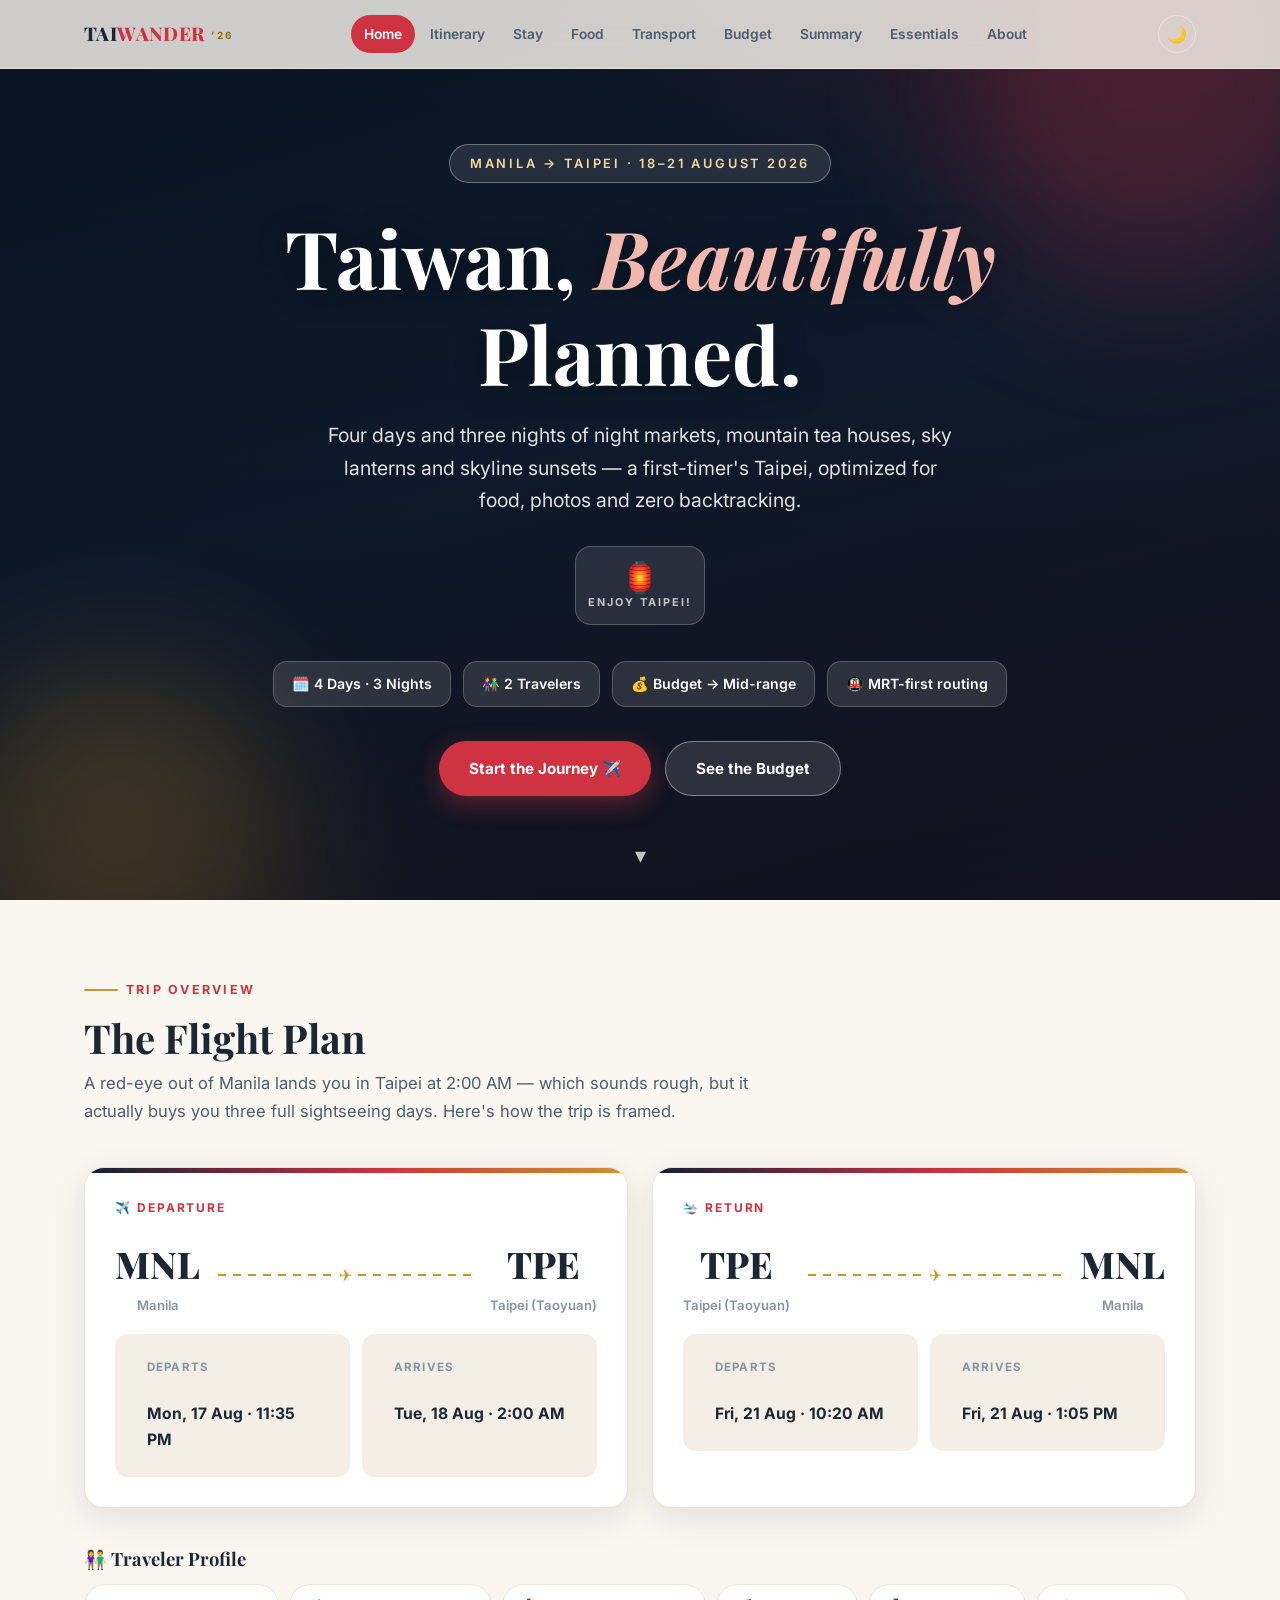
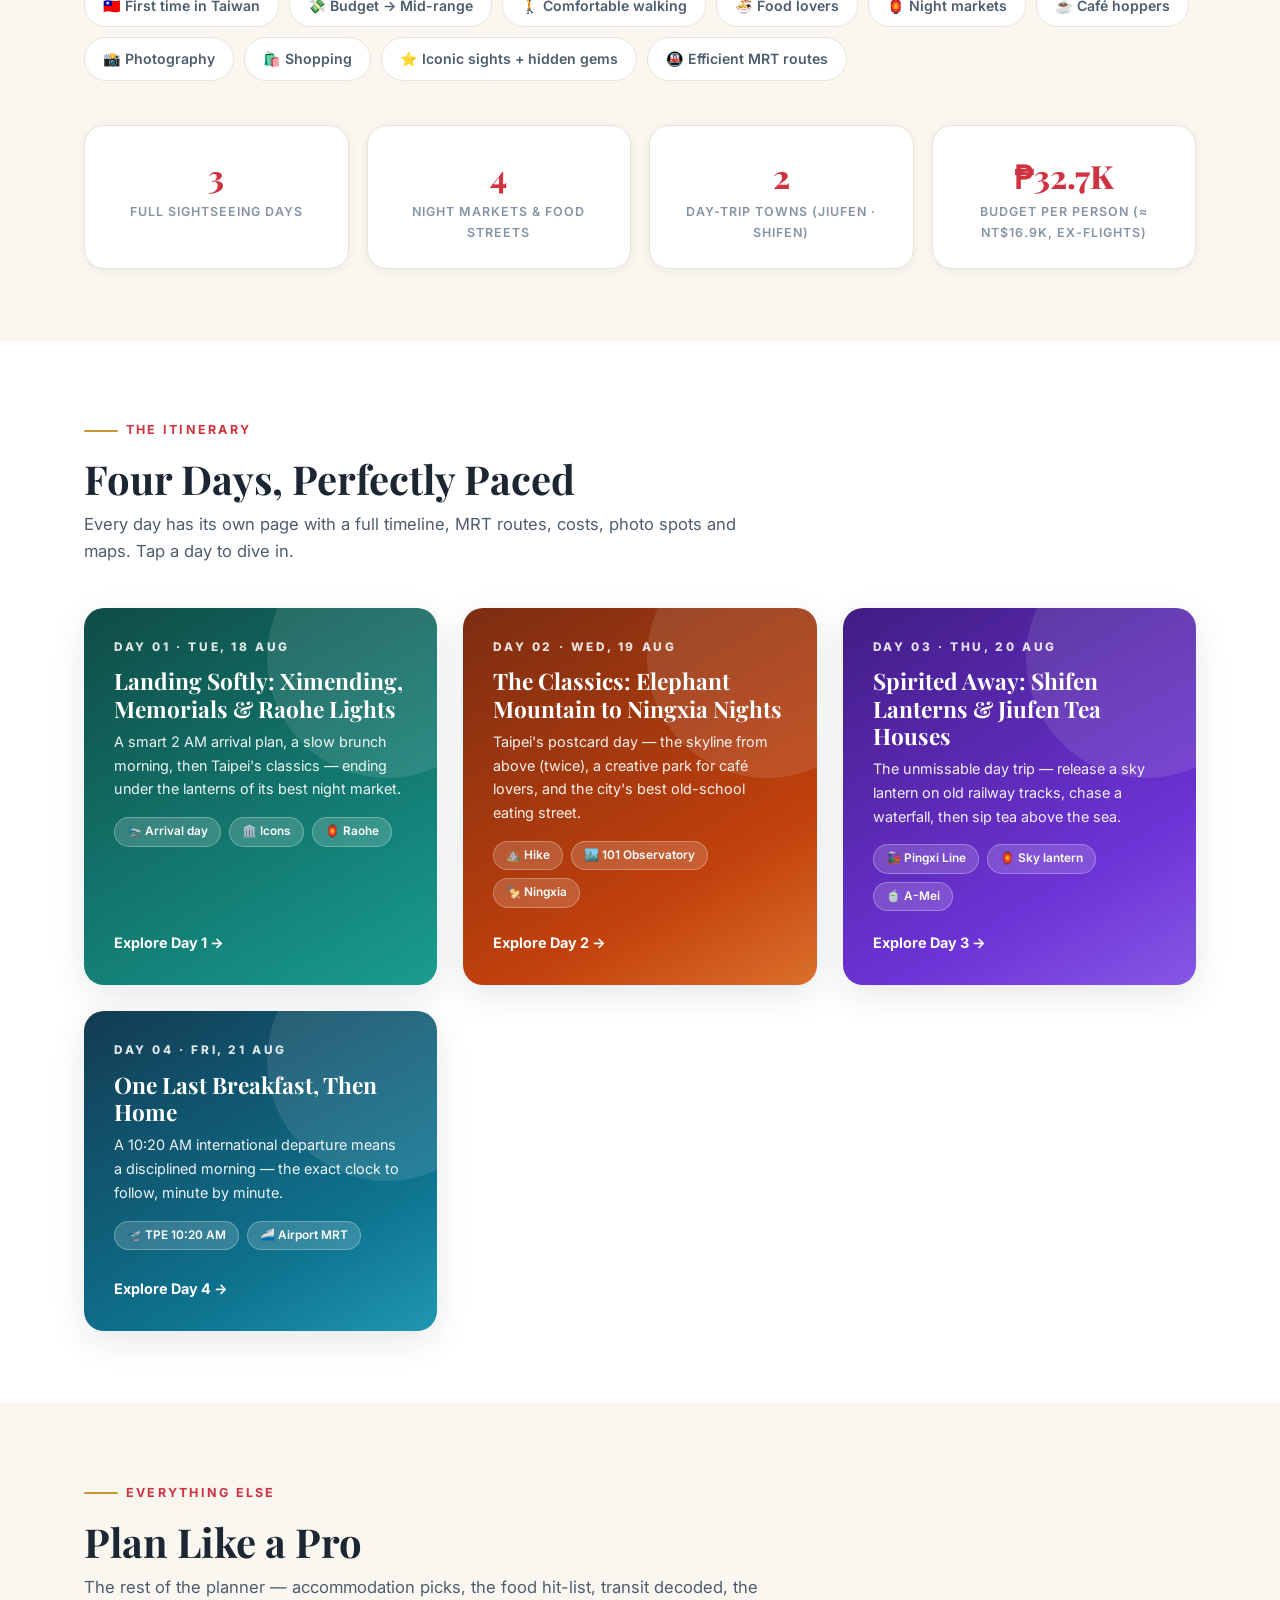
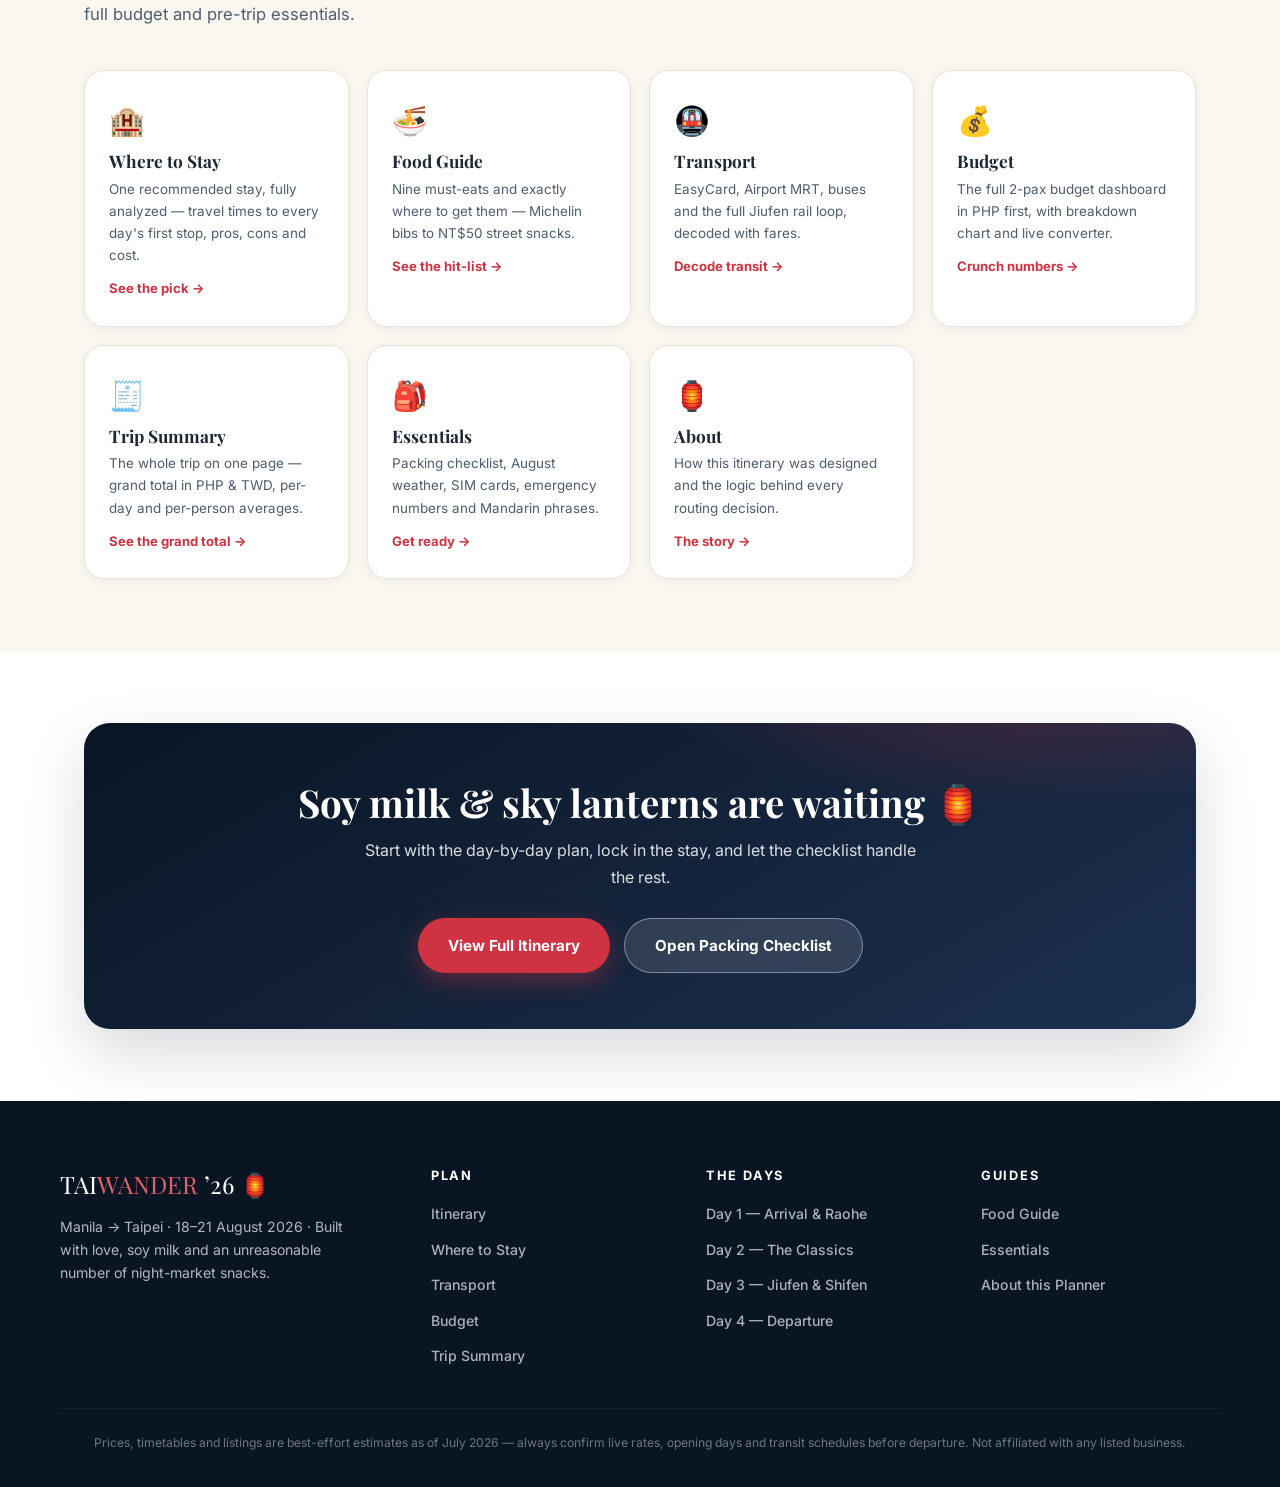
==== commit 4cb8ea35: "Turn itinerary site into a full PHP-first travel planner - Add a single-rate money engine (NT$1 = ₱1" ====
--- a/index.html
+++ b/index.html
@@ -24,6 +24,7 @@
       <li><a href="food.html">Food</a></li>
       <li><a href="transport.html">Transport</a></li>
       <li><a href="budget.html">Budget</a></li>
+      <li><a href="summary.html">Summary</a></li>
       <li><a href="essentials.html">Essentials</a></li>
       <li><a href="about.html">About</a></li>
     </ul>
@@ -123,7 +124,7 @@
       <div class="stat"><div class="num">3</div><div class="lbl">Full sightseeing days</div></div>
       <div class="stat"><div class="num">4</div><div class="lbl">Night markets & food streets</div></div>
       <div class="stat"><div class="num">2</div><div class="lbl">Day-trip towns (Jiufen · Shifen)</div></div>
-      <div class="stat"><div class="num">~NT$15K</div><div class="lbl">Budget per person (ex-flights)</div></div>
+      <div class="stat"><div class="num">₱32.7K</div><div class="lbl">Budget per person (≈ NT$16.9K, ex-flights)</div></div>
     </div>
   </div>
 </section>
@@ -178,10 +179,11 @@
       <p class="section-sub">The rest of the planner — accommodation picks, the food hit-list, transit decoded, the full budget and pre-trip essentials.</p>
     </div>
     <div class="tile-grid">
-      <a class="tile reveal" href="stay.html"><span class="t-emoji">🏨</span><h3>Where to Stay</h3><p>5 hand-picked stays in the Ximending golden triangle, compared Airbnb-style.</p><span class="t-go">Compare stays →</span></a>
+      <a class="tile reveal" href="stay.html"><span class="t-emoji">🏨</span><h3>Where to Stay</h3><p>One recommended stay, fully analyzed — travel times to every day's first stop, pros, cons and cost.</p><span class="t-go">See the pick →</span></a>
       <a class="tile reveal" href="food.html"><span class="t-emoji">🍜</span><h3>Food Guide</h3><p>Nine must-eats and exactly where to get them — Michelin bibs to NT$50 street snacks.</p><span class="t-go">See the hit-list →</span></a>
       <a class="tile reveal" href="transport.html"><span class="t-emoji">🚇</span><h3>Transport</h3><p>EasyCard, Airport MRT, buses and the full Jiufen rail loop, decoded with fares.</p><span class="t-go">Decode transit →</span></a>
-      <a class="tile reveal" href="budget.html"><span class="t-emoji">💰</span><h3>Budget</h3><p>The full 2-pax budget dashboard with breakdown chart and live currency converter.</p><span class="t-go">Crunch numbers →</span></a>
+      <a class="tile reveal" href="budget.html"><span class="t-emoji">💰</span><h3>Budget</h3><p>The full 2-pax budget dashboard in PHP first, with breakdown chart and live converter.</p><span class="t-go">Crunch numbers →</span></a>
+      <a class="tile reveal" href="summary.html"><span class="t-emoji">🧾</span><h3>Trip Summary</h3><p>The whole trip on one page — grand total in PHP & TWD, per-day and per-person averages.</p><span class="t-go">See the grand total →</span></a>
       <a class="tile reveal" href="essentials.html"><span class="t-emoji">🎒</span><h3>Essentials</h3><p>Packing checklist, August weather, SIM cards, emergency numbers and Mandarin phrases.</p><span class="t-go">Get ready →</span></a>
       <a class="tile reveal" href="about.html"><span class="t-emoji">🏮</span><h3>About</h3><p>How this itinerary was designed and the logic behind every routing decision.</p><span class="t-go">The story →</span></a>
     </div>
@@ -215,6 +217,7 @@
       <li><a href="stay.html">Where to Stay</a></li>
       <li><a href="transport.html">Transport</a></li>
       <li><a href="budget.html">Budget</a></li>
+      <li><a href="summary.html">Trip Summary</a></li>
     </ul></div>
     <div class="foot-col"><h4>The Days</h4><ul>
       <li><a href="day1.html">Day 1 — Arrival & Raohe</a></li>
--- a/css/style.css
+++ b/css/style.css
@@ -737,6 +737,104 @@
 .cta-band h2 { color: #fff; font-size: clamp(1.6rem, 3.5vw, 2.4rem); margin-bottom: 12px; }
 .cta-band p { color: rgba(255,255,255,0.85); max-width: 560px; margin: 0 auto 28px; }
 
+/* ==============================================================
+   TRAVEL-PLANNER COMPONENTS (v2)
+   PHP-first money, commute cards, photos, expense tables,
+   facts grid, progress dots, sticky mobile day-nav
+   ============================================================== */
+
+/* ---------- Money (PHP primary, TWD secondary) ---------- */
+.money { display: inline-flex; flex-direction: column; line-height: 1.25; vertical-align: middle; }
+.money .m-php { font-weight: 800; color: var(--red); font-variant-numeric: tabular-nums; white-space: nowrap; }
+.money .m-twd { font-size: 0.72em; color: var(--ink-faint); font-weight: 600; font-variant-numeric: tabular-nums; white-space: nowrap; }
+.money.big .m-php { font-family: var(--font-display); font-size: 1.6rem; }
+.money.inline { flex-direction: row; align-items: baseline; gap: 6px; }
+.money .m-free { font-weight: 800; color: var(--tip-green-ink); }
+.money .m-note { font-size: 0.68em; color: var(--ink-faint); font-weight: 600; }
+
+/* ---------- Timeline photos ---------- */
+.tl-photo { margin: 12px 0 14px; border-radius: var(--radius-sm); overflow: hidden; border: 1px solid var(--line); position: relative; background: linear-gradient(135deg, var(--navy), #2c4a72); }
+.tl-photo img { width: 100%; height: 210px; object-fit: cover; display: block; }
+.tl-photo figcaption { position: absolute; left: 0; right: 0; bottom: 0; padding: 26px 14px 9px; font-size: 0.74rem; font-weight: 600; color: #fff; background: linear-gradient(180deg, transparent, rgba(8,15,27,0.78)); }
+.tl-photo.noimg { display: none; }
+
+/* ---------- Attraction facts grid ---------- */
+.facts { display: grid; grid-template-columns: repeat(auto-fit, minmax(150px, 1fr)); gap: 8px; margin-top: 12px; }
+.facts .fact { background: var(--surface-2); border-radius: 10px; padding: 8px 12px; }
+.facts .fact .fk { font-size: 0.64rem; font-weight: 800; letter-spacing: 0.1em; text-transform: uppercase; color: var(--ink-faint); }
+.facts .fact .fv { font-size: 0.82rem; font-weight: 600; color: var(--ink-soft); }
+
+/* ---------- Commute cards ---------- */
+.commute { background: var(--mrt-bg); border: 1.5px dashed var(--tip-blue-bd); border-radius: var(--radius-sm); padding: 16px 18px; margin: 14px 0 4px; }
+.commute .c-head { display: flex; align-items: center; justify-content: space-between; gap: 10px; flex-wrap: wrap; margin-bottom: 10px; }
+.commute .c-title { font-weight: 800; font-size: 0.82rem; letter-spacing: 0.06em; text-transform: uppercase; color: var(--mrt-ink); }
+.commute ol { list-style: none; display: flex; flex-direction: column; gap: 6px; }
+.commute ol li { display: flex; gap: 9px; align-items: flex-start; font-size: 0.86rem; color: var(--ink-soft); }
+.commute ol li .ci { flex-shrink: 0; width: 20px; text-align: center; }
+.commute ol li strong { color: var(--ink); }
+.commute .c-totals { display: flex; flex-wrap: wrap; gap: 8px; margin-top: 12px; padding-top: 10px; border-top: 1px dashed var(--tip-blue-bd); }
+.commute .c-totals span { display: inline-flex; align-items: center; gap: 6px; background: var(--surface); border-radius: 99px; padding: 4px 12px; font-size: 0.76rem; font-weight: 700; color: var(--ink-soft); }
+.commute .c-alt { margin-top: 10px; font-size: 0.8rem; color: var(--ink-soft); }
+.commute .c-alt strong { color: var(--mrt-ink); }
+.line-dot { display: inline-block; width: 10px; height: 10px; border-radius: 50%; vertical-align: baseline; margin-right: 2px; }
+.line-dot.blue { background: #0070bd; } .line-dot.red { background: #e3002c; }
+.line-dot.green { background: #008659; } .line-dot.orange { background: #f8b61c; }
+.line-dot.brown { background: #c48c31; } .line-dot.purple { background: #8246af; }
+.line-dot.tra { background: #444; } .line-dot.bus { background: #7a5c3e; }
+
+/* ---------- Depart chip on timeline ---------- */
+.tl-depart { display: inline-flex; align-items: center; gap: 6px; background: var(--gold-soft); color: var(--gold-deep); font-weight: 800; font-size: 0.74rem; padding: 4px 12px; border-radius: 99px; margin-left: 6px; }
+
+/* ---------- Daily expense table ---------- */
+.expense-wrap { background: var(--surface); border-radius: var(--radius); box-shadow: var(--shadow-md); overflow: hidden; border: 1px solid var(--line); margin-top: 40px; }
+.expense-wrap h3 { padding: 20px 24px 0; font-size: 1.2rem; }
+.expense-wrap .exp-sub { padding: 2px 24px 12px; font-size: 0.82rem; color: var(--ink-faint); }
+.expense-table { width: 100%; border-collapse: collapse; }
+.expense-table td { padding: 12px 24px; border-top: 1px dashed var(--line); font-size: 0.9rem; }
+.expense-table td:last-child { text-align: right; }
+.expense-table td .item { font-weight: 700; color: var(--ink); }
+.expense-table td .det { display: block; font-size: 0.76rem; color: var(--ink-faint); }
+.expense-table tfoot td { background: var(--gold-soft); border-top: 2px solid var(--gold); font-weight: 800; }
+.expense-table tfoot .money .m-php { font-size: 1.15rem; }
+
+/* ---------- Trip progress (day pages) ---------- */
+.trip-progress { display: flex; align-items: center; gap: 8px; margin-top: 22px; }
+.trip-progress a { display: flex; align-items: center; gap: 6px; text-decoration: none; color: rgba(255,255,255,0.62); font-size: 0.72rem; font-weight: 800; letter-spacing: 0.05em; }
+.trip-progress a .dot { width: 26px; height: 26px; border-radius: 50%; display: inline-flex; align-items: center; justify-content: center; border: 2px solid rgba(255,255,255,0.45); font-size: 0.7rem; transition: all 0.25s ease; }
+.trip-progress a:hover .dot { border-color: #fff; color: #fff; }
+.trip-progress a.done .dot { background: rgba(255,255,255,0.28); border-color: transparent; }
+.trip-progress a.current .dot { background: #fff; color: var(--navy); border-color: #fff; }
+.trip-progress .bar { flex: 0 0 18px; height: 2px; background: rgba(255,255,255,0.35); border-radius: 2px; }
+
+/* ---------- Sticky mobile day-nav ---------- */
+.daynav { position: fixed; left: 0; right: 0; bottom: 0; z-index: 950; display: none; background: var(--glass); backdrop-filter: blur(16px); -webkit-backdrop-filter: blur(16px); border-top: 1px solid var(--line); padding: 8px 10px calc(8px + env(safe-area-inset-bottom)); }
+.daynav .dn-inner { display: grid; grid-template-columns: 1fr auto 1fr; gap: 8px; max-width: 560px; margin: 0 auto; }
+.daynav a { text-decoration: none; text-align: center; padding: 9px 6px; border-radius: 12px; font-size: 0.78rem; font-weight: 700; color: var(--ink-soft); background: var(--surface); border: 1px solid var(--line); }
+.daynav a.dn-home { color: #fff; background: var(--red); border-color: transparent; }
+[data-theme="dark"] .daynav a.dn-home { color: #14060a; }
+.daynav a:active { transform: scale(0.97); }
+
+/* ---------- Stay: single recommendation ---------- */
+.reco-hero { background: var(--surface); border: 2.5px solid var(--gold); border-radius: var(--radius); box-shadow: 0 12px 40px rgba(201,150,46,0.22); overflow: hidden; position: relative; }
+.reco-hero .rh-photo { height: 240px; background: linear-gradient(135deg, #16304f, #3b82f6); position: relative; }
+.reco-hero .rh-photo img { width: 100%; height: 100%; object-fit: cover; }
+.reco-hero .rh-body { padding: 30px; }
+.reco-grid { display: grid; grid-template-columns: repeat(auto-fit, minmax(230px, 1fr)); gap: 14px; margin: 20px 0; }
+.reco-cell { background: var(--surface-2); border-radius: var(--radius-sm); padding: 14px 16px; }
+.reco-cell .k { font-size: 0.66rem; font-weight: 800; letter-spacing: 0.1em; text-transform: uppercase; color: var(--ink-faint); }
+.reco-cell .v { font-weight: 700; font-size: 0.92rem; margin-top: 2px; }
+.tt-table { width: 100%; border-collapse: collapse; font-size: 0.88rem; }
+.tt-table th { text-align: left; font-size: 0.68rem; text-transform: uppercase; letter-spacing: 0.08em; color: var(--ink-faint); padding: 8px 10px; border-bottom: 2px solid var(--line); }
+.tt-table td { padding: 10px; border-bottom: 1px dashed var(--line); color: var(--ink-soft); }
+.tt-table td:first-child { font-weight: 700; color: var(--ink); }
+.compare-scroll { overflow-x: auto; }
+.compare-table { width: 100%; border-collapse: collapse; min-width: 680px; font-size: 0.86rem; }
+.compare-table th { background: var(--navy); color: #fff; padding: 12px 14px; text-align: left; font-size: 0.72rem; text-transform: uppercase; letter-spacing: 0.06em; }
+[data-theme="dark"] .compare-table th { background: var(--navy-deep); color: var(--ink); }
+.compare-table td { padding: 12px 14px; border-bottom: 1px solid var(--line); color: var(--ink-soft); vertical-align: top; }
+.compare-table tr.win td { background: var(--gold-soft); }
+.compare-table td:first-child { font-weight: 700; color: var(--ink); white-space: nowrap; }
+
 /* ---------- Responsive ---------- */
 @media (max-width: 1020px) {
   .nav-links a { padding: 8px 9px; font-size: 0.8rem; }
@@ -758,6 +856,13 @@
   section { padding: 56px 0; }
   .page-hero { padding: 120px 0 46px; }
 }
+@media (max-width: 720px) {
+  .daynav { display: block; }
+  body.has-daynav { padding-bottom: 76px; }
+  body.has-daynav .to-top { bottom: 84px; }
+  .trip-progress a .lbl { display: none; }
+  .tl-photo img { height: 170px; }
+}
 @media (max-width: 560px) {
   .proscons { grid-template-columns: 1fr; }
   .flight-meta { grid-template-columns: 1fr; }
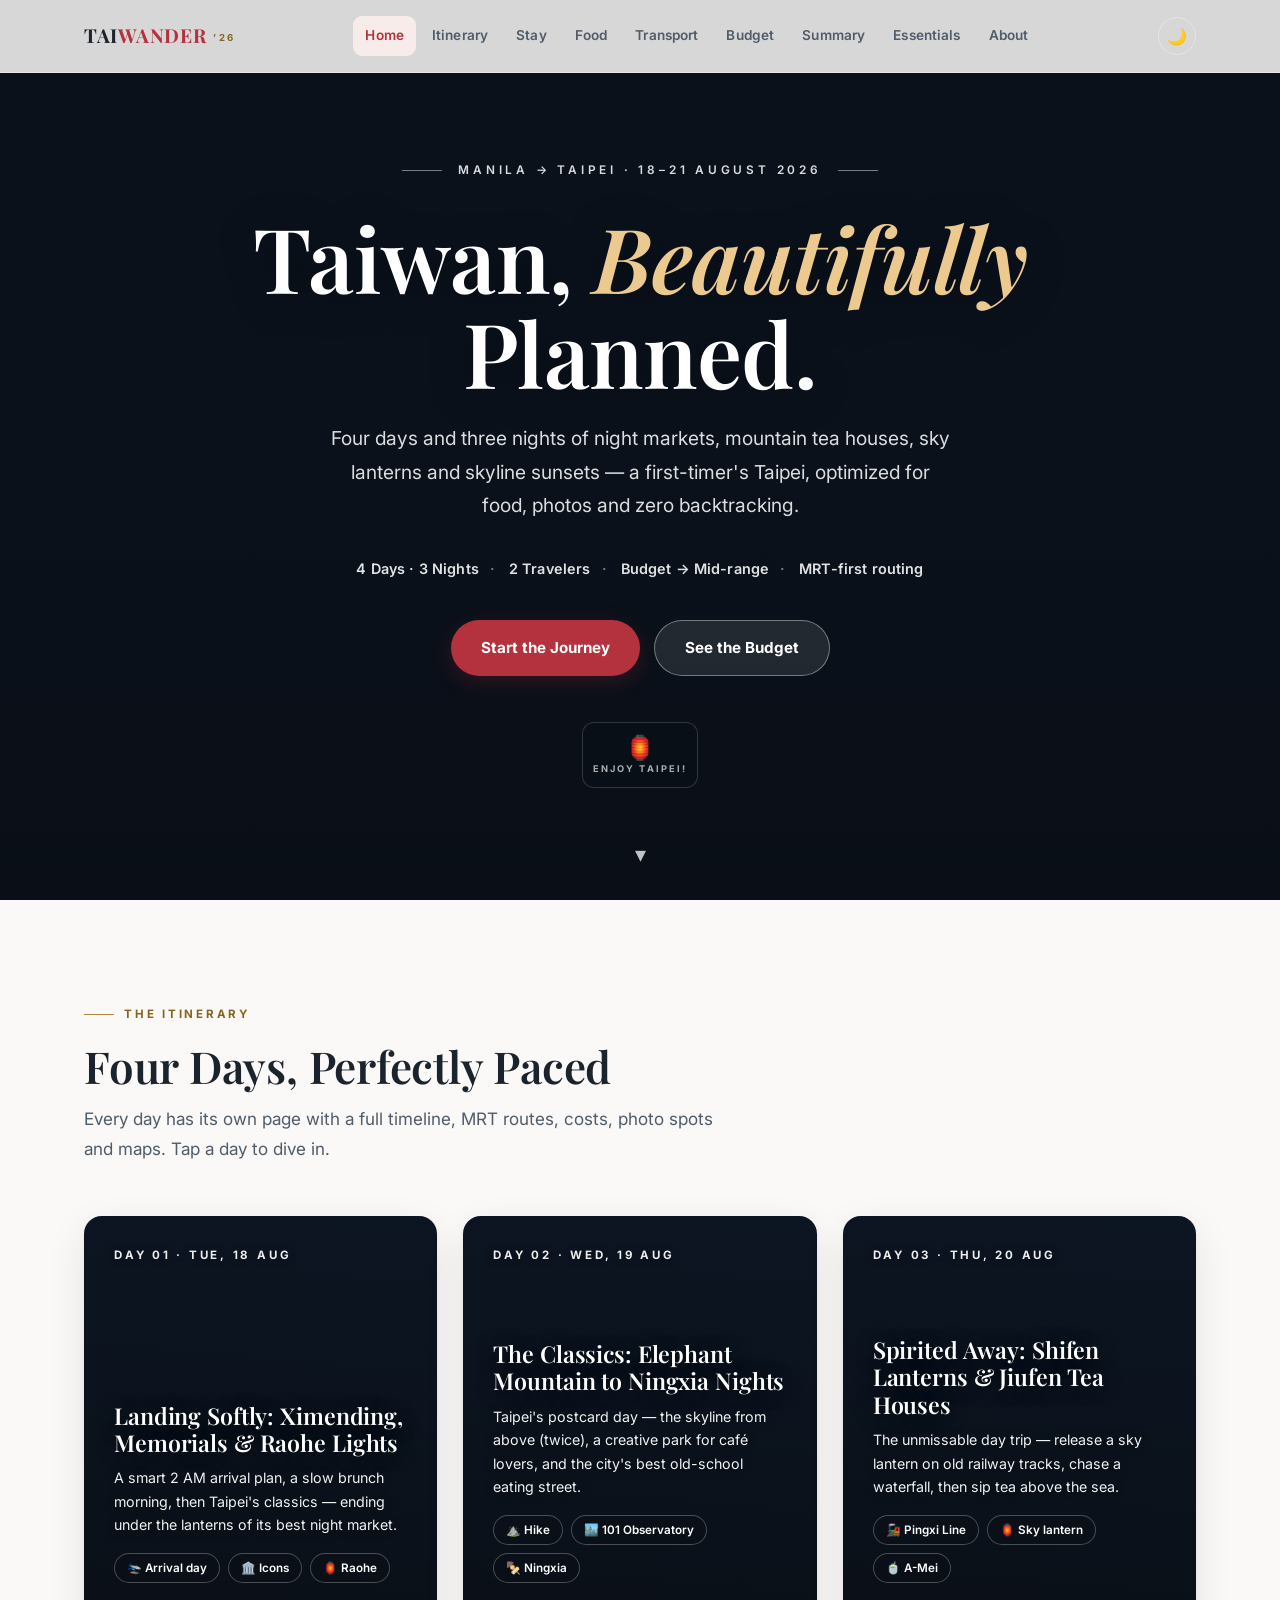
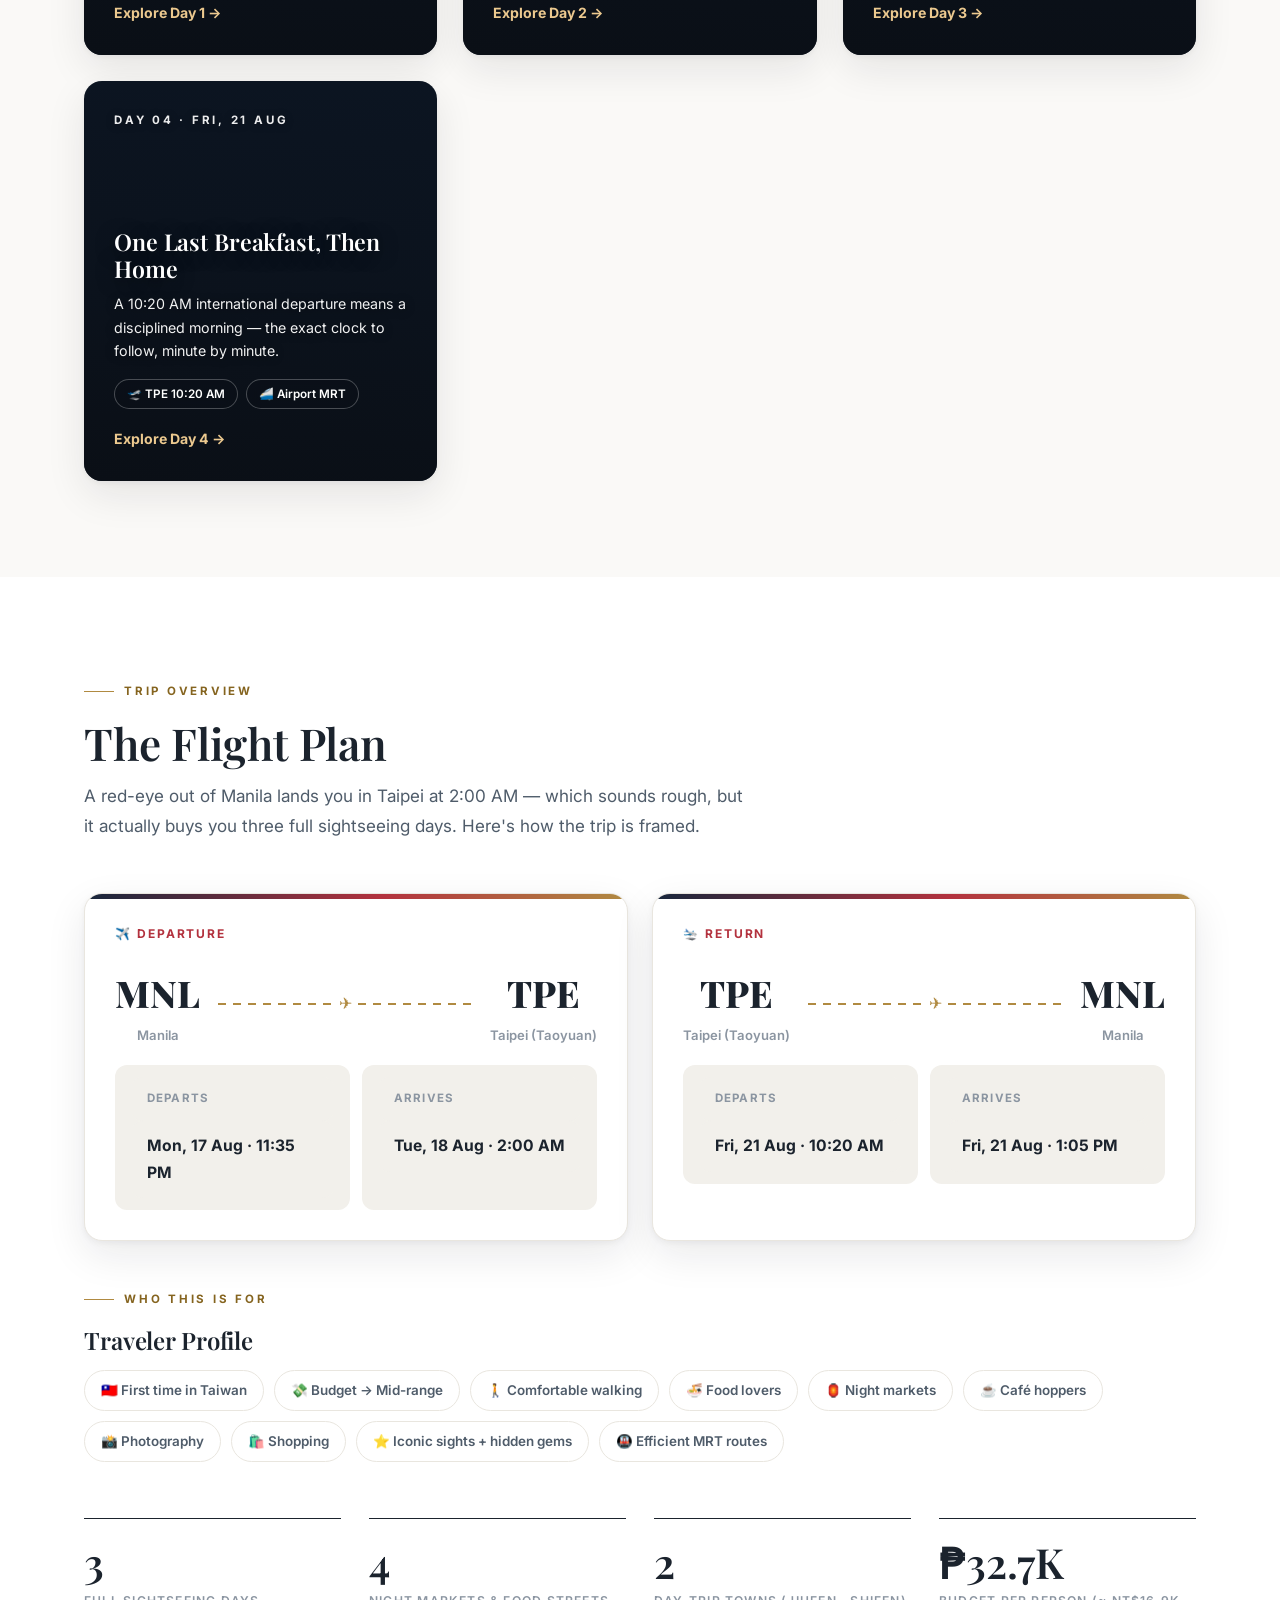
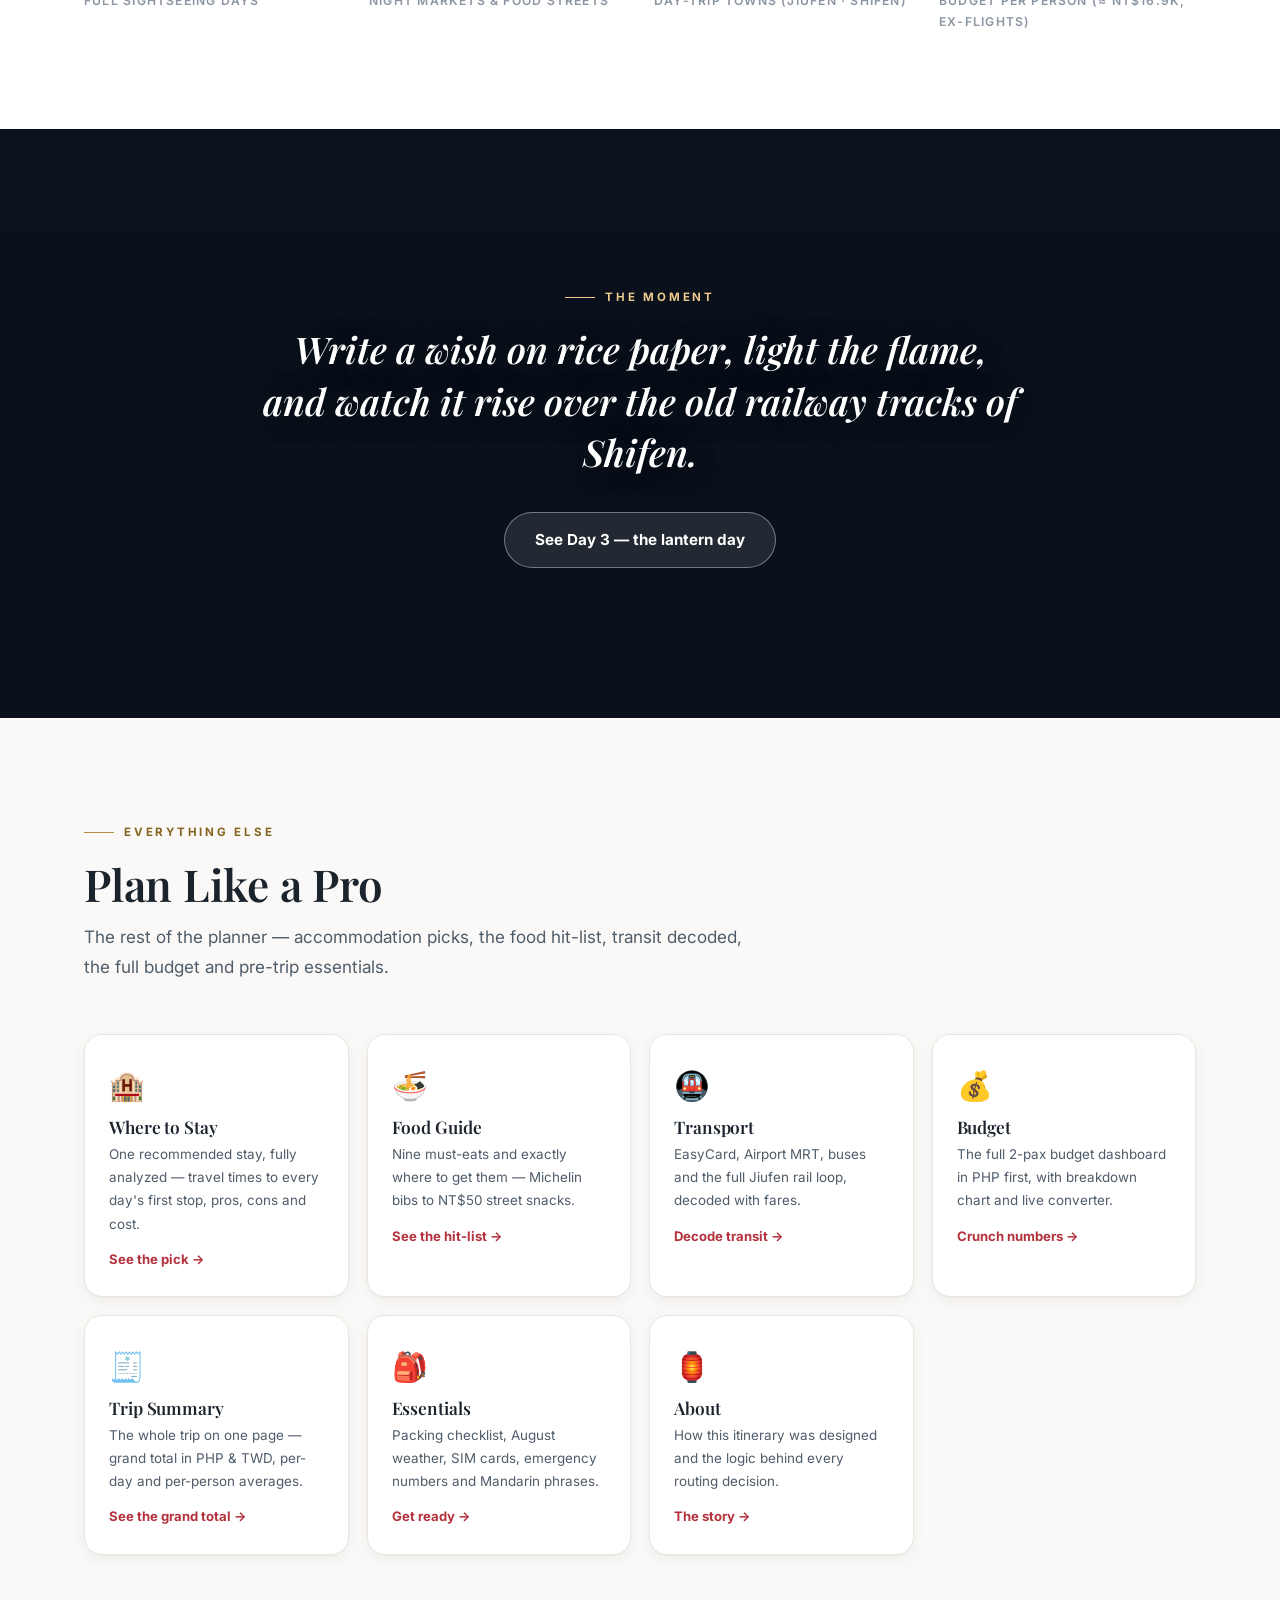
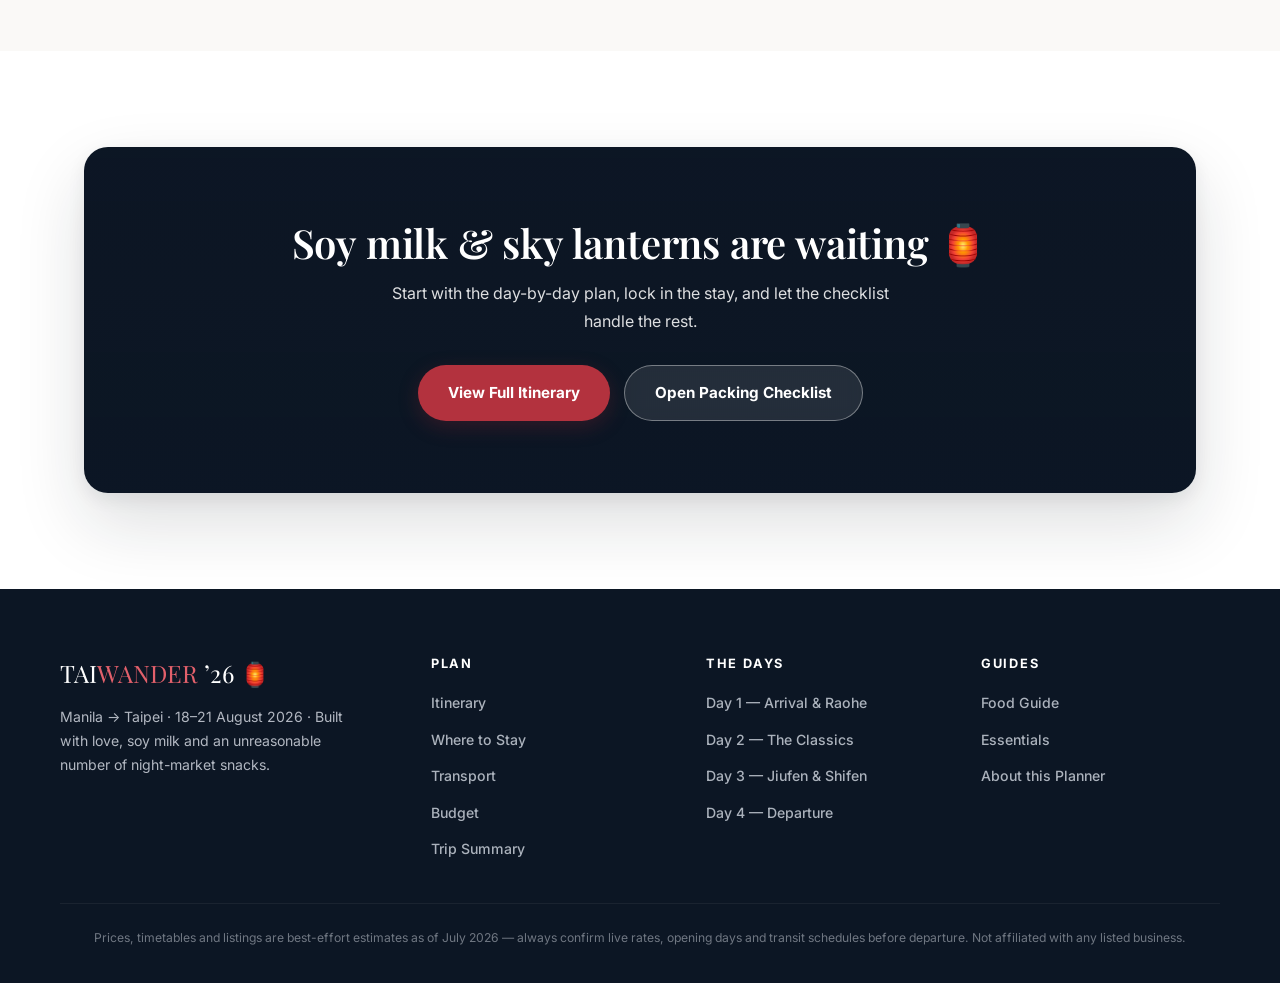
==== commit c7349514: "Elevate design into a premium editorial travel guide - Quiet editorial palette (paper/ink/crimson/br" ====
--- a/index.html
+++ b/index.html
@@ -38,12 +38,21 @@
 <!-- ================= HERO ================= -->
 <header class="hero" id="home">
   <img class="hero-img" src="https://images.unsplash.com/photo-1598935898639-81586f7d2129?auto=format&fit=crop&w=1920&q=80" alt="Taipei 101 skyline at dusk" onerror="this.remove()" />
-  <div class="hero-orb o1"></div>
-  <div class="hero-orb o2"></div>
   <div class="hero-content">
     <div class="hero-eyebrow">Manila → Taipei · 18–21 August 2026</div>
     <h1>Taiwan, <em>Beautifully</em> Planned.</h1>
     <p class="hero-tagline">Four days and three nights of night markets, mountain tea houses, sky lanterns and skyline sunsets — a first-timer's Taipei, optimized for food, photos and zero backtracking.</p>
+
+    <div class="hero-badges">
+      <div class="hero-badge">4 Days · 3 Nights</div>
+      <div class="hero-badge">2 Travelers</div>
+      <div class="hero-badge">Budget → Mid-range</div>
+      <div class="hero-badge">MRT-first routing</div>
+    </div>
+    <div class="hero-cta">
+      <a href="itinerary.html" class="btn btn-red">Start the Journey</a>
+      <a href="budget.html" class="btn btn-ghost">See the Budget</a>
+    </div>
 
     <div class="countdown" id="countdown">
       <div class="cd-cell"><div class="n" id="cdD">—</div><div class="l">Days</div></div>
@@ -51,25 +60,55 @@
       <div class="cd-cell"><div class="n" id="cdM">—</div><div class="l">Minutes</div></div>
       <div class="cd-cell"><div class="n" id="cdS">—</div><div class="l">Seconds</div></div>
     </div>
-
-    <div class="hero-badges">
-      <div class="hero-badge">🗓️ 4 Days · 3 Nights</div>
-      <div class="hero-badge">👫 2 Travelers</div>
-      <div class="hero-badge">💰 Budget → Mid-range</div>
-      <div class="hero-badge">🚇 MRT-first routing</div>
-    </div>
-    <div class="hero-cta">
-      <a href="itinerary.html" class="btn btn-red">Start the Journey ✈️</a>
-      <a href="budget.html" class="btn btn-ghost">See the Budget</a>
-    </div>
   </div>
   <a href="#overview" class="hero-scroll" aria-label="Scroll down">▾</a>
 </header>
 
 <main>
 
+<!-- ================= THE FOUR DAYS ================= -->
+<section id="overview">
+  <div class="container">
+    <div class="reveal">
+      <div class="section-kicker">The Itinerary</div>
+      <h2 class="section-title">Four Days, Perfectly Paced</h2>
+      <p class="section-sub">Every day has its own page with a full timeline, MRT routes, costs, photo spots and maps. Tap a day to dive in.</p>
+    </div>
+    <div class="day-cards">
+      <a href="day1.html" class="day-card d1 reveal">
+        <div class="dc-num">Day 01 · Tue, 18 Aug</div>
+        <h3>Landing Softly: Ximending, Memorials & Raohe Lights</h3>
+        <p>A smart 2 AM arrival plan, a slow brunch morning, then Taipei's classics — ending under the lanterns of its best night market.</p>
+        <div class="dc-tags"><span>🛬 Arrival day</span><span>🏛️ Icons</span><span>🏮 Raohe</span></div>
+        <div class="dc-go">Explore Day 1</div>
+      </a>
+      <a href="day2.html" class="day-card d2 reveal">
+        <div class="dc-num">Day 02 · Wed, 19 Aug</div>
+        <h3>The Classics: Elephant Mountain to Ningxia Nights</h3>
+        <p>Taipei's postcard day — the skyline from above (twice), a creative park for café lovers, and the city's best old-school eating street.</p>
+        <div class="dc-tags"><span>⛰️ Hike</span><span>🏙️ 101 Observatory</span><span>🍢 Ningxia</span></div>
+        <div class="dc-go">Explore Day 2</div>
+      </a>
+      <a href="day3.html" class="day-card d3 reveal">
+        <div class="dc-num">Day 03 · Thu, 20 Aug</div>
+        <h3>Spirited Away: Shifen Lanterns & Jiufen Tea Houses</h3>
+        <p>The unmissable day trip — release a sky lantern on old railway tracks, chase a waterfall, then sip tea above the sea.</p>
+        <div class="dc-tags"><span>🚂 Pingxi Line</span><span>🏮 Sky lantern</span><span>🍵 A-Mei</span></div>
+        <div class="dc-go">Explore Day 3</div>
+      </a>
+      <a href="day4.html" class="day-card d4 reveal">
+        <div class="dc-num">Day 04 · Fri, 21 Aug</div>
+        <h3>One Last Breakfast, Then Home</h3>
+        <p>A 10:20 AM international departure means a disciplined morning — the exact clock to follow, minute by minute.</p>
+        <div class="dc-tags"><span>🛫 TPE 10:20 AM</span><span>🚄 Airport MRT</span></div>
+        <div class="dc-go">Explore Day 4</div>
+      </a>
+    </div>
+  </div>
+</section>
+
 <!-- ================= FLIGHT OVERVIEW ================= -->
-<section id="overview">
+<section class="alt">
   <div class="container">
     <div class="reveal">
       <div class="section-kicker">Trip Overview</div>
@@ -105,7 +144,8 @@
     </div>
 
     <div class="reveal">
-      <h3 style="font-size:1.15rem;margin-bottom:14px;">👫 Traveler Profile</h3>
+      <div class="section-kicker">Who This Is For</div>
+      <h3 class="sub-title" style="margin-bottom:16px;">Traveler Profile</h3>
       <div class="chips">
         <span class="chip">🇹🇼 First time in Taiwan</span>
         <span class="chip">💸 Budget → Mid-range</span>
@@ -129,44 +169,12 @@
   </div>
 </section>
 
-<!-- ================= THE FOUR DAYS ================= -->
-<section class="alt">
-  <div class="container">
-    <div class="reveal">
-      <div class="section-kicker">The Itinerary</div>
-      <h2 class="section-title">Four Days, Perfectly Paced</h2>
-      <p class="section-sub">Every day has its own page with a full timeline, MRT routes, costs, photo spots and maps. Tap a day to dive in.</p>
-    </div>
-    <div class="day-cards">
-      <a href="day1.html" class="day-card d1 reveal">
-        <div class="dc-num">Day 01 · Tue, 18 Aug</div>
-        <h3>Landing Softly: Ximending, Memorials & Raohe Lights</h3>
-        <p>A smart 2 AM arrival plan, a slow brunch morning, then Taipei's classics — ending under the lanterns of its best night market.</p>
-        <div class="dc-tags"><span>🛬 Arrival day</span><span>🏛️ Icons</span><span>🏮 Raohe</span></div>
-        <div class="dc-go">Explore Day 1</div>
-      </a>
-      <a href="day2.html" class="day-card d2 reveal">
-        <div class="dc-num">Day 02 · Wed, 19 Aug</div>
-        <h3>The Classics: Elephant Mountain to Ningxia Nights</h3>
-        <p>Taipei's postcard day — the skyline from above (twice), a creative park for café lovers, and the city's best old-school eating street.</p>
-        <div class="dc-tags"><span>⛰️ Hike</span><span>🏙️ 101 Observatory</span><span>🍢 Ningxia</span></div>
-        <div class="dc-go">Explore Day 2</div>
-      </a>
-      <a href="day3.html" class="day-card d3 reveal">
-        <div class="dc-num">Day 03 · Thu, 20 Aug</div>
-        <h3>Spirited Away: Shifen Lanterns & Jiufen Tea Houses</h3>
-        <p>The unmissable day trip — release a sky lantern on old railway tracks, chase a waterfall, then sip tea above the sea.</p>
-        <div class="dc-tags"><span>🚂 Pingxi Line</span><span>🏮 Sky lantern</span><span>🍵 A-Mei</span></div>
-        <div class="dc-go">Explore Day 3</div>
-      </a>
-      <a href="day4.html" class="day-card d4 reveal">
-        <div class="dc-num">Day 04 · Fri, 21 Aug</div>
-        <h3>One Last Breakfast, Then Home</h3>
-        <p>A 10:20 AM international departure means a disciplined morning — the exact clock to follow, minute by minute.</p>
-        <div class="dc-tags"><span>🛫 TPE 10:20 AM</span><span>🚄 Airport MRT</span></div>
-        <div class="dc-go">Explore Day 4</div>
-      </a>
-    </div>
+<!-- ================= PHOTO INTERLUDE ================= -->
+<section class="photo-band" aria-label="Shifen sky lanterns">
+  <div class="container pb-inner reveal">
+    <div class="section-kicker">The Moment</div>
+    <p class="pb-quote">Write a wish on rice paper, light the flame, and watch it rise over the old railway tracks of Shifen.</p>
+    <a href="day3.html" class="btn btn-ghost">See Day 3 — the lantern day</a>
   </div>
 </section>
 
--- a/css/style.css
+++ b/css/style.css
@@ -1,28 +1,29 @@
 /* ==============================================================
    TAIWANDER '26 — Design System
-   Warm white · Deep navy · Taipei red · Golden accent
+   Quiet editorial: paper white · ink navy · crimson · brass
+   Photography-first, generous whitespace, soft diffuse shadows
    Shared across all pages
    ============================================================== */
 
 :root {
-  /* Palette */
-  --bg: #faf7f1;
+  /* Palette — quiet editorial: paper, ink, one crimson accent, brass */
+  --bg: #faf9f7;
   --surface: #ffffff;
-  --surface-2: #f4efe6;
-  --navy: #101f33;
-  --navy-deep: #0a1524;
-  --navy-soft: #e8eef7;
-  --ink: #1c2733;
-  --ink-soft: #4e5d6e;
-  --ink-faint: #8494a5;
-  --red: #cf3341;
-  --red-deep: #a92531;
-  --red-soft: #fbe9e8;
-  --gold: #c9962e;
-  --gold-deep: #96690e;
-  --gold-soft: #f9efd9;
-  --line: #eae3d6;
-  --glass: rgba(250, 247, 241, 0.82);
+  --surface-2: #f2f0eb;
+  --navy: #16263c;
+  --navy-deep: #0c1624;
+  --navy-soft: #e9eef5;
+  --ink: #1b232d;
+  --ink-soft: #4f5c6a;
+  --ink-faint: #8b95a1;
+  --red: #b3323e;
+  --red-deep: #8f242e;
+  --red-soft: #f7ecea;
+  --gold: #b08a41;
+  --gold-deep: #85641f;
+  --gold-soft: #f5efe1;
+  --line: #e9e6df;
+  --glass: rgba(250, 249, 247, 0.86);
   --tip-green-bg: #ecfdf5;  --tip-green-bd: #a7f3d0;  --tip-green-ink: #065f46;
   --tip-amber-bg: #fdf6e3;  --tip-amber-bd: #f3d789;  --tip-amber-ink: #78500a;
   --tip-blue-bg:  #eff6ff;  --tip-blue-bd:  #bfdbfe;  --tip-blue-ink:  #1e40af;
@@ -35,12 +36,12 @@
   --c1: #2a78d6; --c2: #1baf7a; --c3: #eda100;
   --c4: #008300; --c5: #4a3aa7; --c6: #e34948;
 
-  /* Effects */
-  --shadow-sm: 0 2px 10px rgba(16, 31, 51, 0.06);
-  --shadow-md: 0 10px 34px rgba(16, 31, 51, 0.10);
-  --shadow-lg: 0 24px 60px rgba(16, 31, 51, 0.16);
-  --radius: 20px;
-  --radius-sm: 13px;
+  /* Effects — soft, diffuse, never loud */
+  --shadow-sm: 0 1px 2px rgba(20, 26, 33, 0.04), 0 4px 16px rgba(20, 26, 33, 0.05);
+  --shadow-md: 0 2px 6px rgba(20, 26, 33, 0.05), 0 14px 40px rgba(20, 26, 33, 0.09);
+  --shadow-lg: 0 6px 18px rgba(20, 26, 33, 0.07), 0 30px 70px rgba(20, 26, 33, 0.14);
+  --radius: 18px;
+  --radius-sm: 12px;
   --font-display: "Playfair Display", Georgia, serif;
   --font-body: "Inter", "Segoe UI", -apple-system, sans-serif;
   --maxw: 1160px;
@@ -85,12 +86,17 @@
 
 html { scroll-behavior: smooth; }
 
+::selection { background: var(--red); color: #fff; }
+:focus-visible { outline: 2px solid var(--gold); outline-offset: 2px; }
+
 body {
   font-family: var(--font-body);
   color: var(--ink);
   background: var(--bg);
-  line-height: 1.65;
+  line-height: 1.72;
+  font-size: 1rem;
   -webkit-font-smoothing: antialiased;
+  text-rendering: optimizeLegibility;
   transition: background 0.35s ease, color 0.35s ease;
 }
 
@@ -101,16 +107,17 @@
 .container { max-width: var(--maxw); margin: 0 auto; padding: 0 24px; }
 
 /* ---------- Typography ---------- */
-h1, h2, h3 { font-family: var(--font-display); font-weight: 700; line-height: 1.2; color: var(--ink); }
-h2.section-title { font-size: clamp(1.8rem, 4vw, 2.5rem); margin-bottom: 8px; }
+h1, h2, h3 { font-family: var(--font-display); font-weight: 600; line-height: 1.18; color: var(--ink); letter-spacing: -0.005em; }
+h2.section-title { font-size: clamp(1.9rem, 3.6vw, 2.75rem); margin-bottom: 12px; }
 .section-kicker {
-  display: inline-flex; align-items: center; gap: 8px;
-  font-size: 0.78rem; font-weight: 700; letter-spacing: 0.18em;
-  text-transform: uppercase; color: var(--red); margin-bottom: 14px;
-}
-.section-kicker::before { content: ""; width: 34px; height: 2px; background: var(--gold); border-radius: 2px; }
-.section-sub { color: var(--ink-soft); max-width: 700px; font-size: 1.04rem; margin-bottom: 42px; }
-section { padding: 72px 0; }
+  display: inline-flex; align-items: center; gap: 10px;
+  font-size: 0.72rem; font-weight: 700; letter-spacing: 0.24em;
+  text-transform: uppercase; color: var(--gold-deep); margin-bottom: 16px;
+}
+.section-kicker::before { content: ""; width: 30px; height: 1px; background: var(--gold); }
+.section-sub { color: var(--ink-soft); max-width: 660px; font-size: 1.07rem; line-height: 1.75; margin-bottom: 52px; }
+.sub-title { font-size: 1.5rem; margin-bottom: 4px; }
+section { padding: 96px 0; }
 section.alt { background: var(--surface); transition: background 0.35s ease; }
 [data-theme="dark"] section.alt { background: rgba(255,255,255,0.025); }
 
@@ -125,23 +132,22 @@
 .nav.scrolled { box-shadow: var(--shadow-sm); }
 .nav-inner {
   max-width: var(--maxw); margin: 0 auto; padding: 0 24px;
-  display: flex; align-items: center; justify-content: space-between; height: 68px; gap: 12px;
+  display: flex; align-items: center; justify-content: space-between; height: 72px; gap: 12px;
 }
 .nav-logo {
-  font-family: var(--font-display); font-weight: 800; font-size: 1.18rem;
-  color: var(--ink); text-decoration: none; letter-spacing: 0.02em; white-space: nowrap;
+  font-family: var(--font-display); font-weight: 700; font-size: 1.2rem;
+  color: var(--ink); text-decoration: none; letter-spacing: 0.03em; white-space: nowrap;
 }
 .nav-logo span { color: var(--red); }
-.nav-logo small { font-family: var(--font-body); font-weight: 700; font-size: 0.62rem; color: var(--gold-deep); letter-spacing: 0.24em; margin-left: 7px; vertical-align: 2px; }
-.nav-links { display: flex; gap: 2px; list-style: none; align-items: center; }
+.nav-logo small { font-family: var(--font-body); font-weight: 700; font-size: 0.6rem; color: var(--gold-deep); letter-spacing: 0.26em; margin-left: 7px; vertical-align: 2px; }
+.nav-links { display: flex; gap: 4px; list-style: none; align-items: center; }
 .nav-links a {
-  display: block; padding: 8px 13px; border-radius: 99px;
-  color: var(--ink-soft); text-decoration: none; font-size: 0.86rem; font-weight: 600;
-  transition: color 0.25s ease, background 0.25s ease;
-}
-.nav-links a:hover { color: var(--red); background: var(--red-soft); }
-.nav-links a.active { color: #fff; background: var(--red); }
-[data-theme="dark"] .nav-links a.active { color: #14060a; }
+  display: block; padding: 8px 12px; border-radius: 9px;
+  color: var(--ink-soft); text-decoration: none; font-size: 0.85rem; font-weight: 600;
+  letter-spacing: 0.01em; transition: color 0.25s ease, background 0.25s ease;
+}
+.nav-links a:hover { color: var(--ink); background: var(--surface-2); }
+.nav-links a.active { color: var(--red); background: var(--red-soft); }
 .nav-actions { display: flex; align-items: center; gap: 6px; }
 .theme-toggle {
   background: none; border: 1.5px solid var(--line); cursor: pointer;
@@ -161,44 +167,32 @@
 .crumb a:hover { color: var(--red); }
 .crumb b { color: var(--ink-soft); font-weight: 700; }
 
-/* ---------- Home hero ---------- */
+/* ---------- Home hero — full-bleed photograph, editorial type ---------- */
 .hero {
   min-height: 100vh; min-height: 100svh; display: flex; align-items: center; justify-content: center;
   text-align: center; position: relative; overflow: hidden; padding: 130px 24px 90px;
-  background:
-    radial-gradient(1100px 520px at 88% -10%, rgba(207, 51, 65, 0.35), transparent 60%),
-    radial-gradient(900px 620px at 2% 112%, rgba(201, 150, 46, 0.30), transparent 60%),
-    linear-gradient(165deg, #0a1524 0%, #14263e 48%, #341a25 100%);
+  background: #0c1420;
   color: #fff;
 }
-.hero-img { position: absolute; inset: 0; width: 100%; height: 100%; object-fit: cover; opacity: 0.34; }
+.hero-img { position: absolute; inset: 0; width: 100%; height: 100%; object-fit: cover; }
 .hero::after {
   content: ""; position: absolute; inset: 0;
-  background: linear-gradient(180deg, rgba(8, 15, 27, 0.42) 0%, rgba(8, 15, 27, 0.72) 100%);
-}
-.hero-orb {
-  position: absolute; border-radius: 50%; filter: blur(70px); opacity: 0.5; z-index: 1;
-  animation: drift 14s ease-in-out infinite alternate;
-}
-.hero-orb.o1 { width: 380px; height: 380px; background: rgba(207, 51, 65, 0.5); top: -90px; right: -60px; }
-.hero-orb.o2 { width: 320px; height: 320px; background: rgba(201, 150, 46, 0.42); bottom: -80px; left: -40px; animation-delay: -6s; }
-@keyframes drift { from { transform: translate(0, 0) scale(1); } to { transform: translate(-40px, 34px) scale(1.14); } }
-.hero-content { position: relative; z-index: 2; max-width: 860px; animation: rise 1s ease both; }
+  background: linear-gradient(180deg, rgba(9, 13, 20, 0.46) 0%, rgba(9, 13, 20, 0.38) 45%, rgba(9, 13, 20, 0.74) 100%);
+}
+.hero-content { position: relative; z-index: 2; max-width: 900px; animation: rise 1s ease both; }
 .hero-eyebrow {
-  display: inline-block; padding: 8px 20px; border-radius: 99px;
-  border: 1px solid rgba(255, 255, 255, 0.32); background: rgba(255, 255, 255, 0.10);
-  backdrop-filter: blur(6px); font-size: 0.8rem; font-weight: 600;
-  letter-spacing: 0.22em; text-transform: uppercase; margin-bottom: 26px; color: #f5d9a0;
-}
-.hero h1 { font-size: clamp(2.7rem, 7.5vw, 5rem); margin-bottom: 18px; color: #fff; text-shadow: 0 4px 30px rgba(0,0,0,0.4); }
-.hero h1 em { font-style: italic; color: #f0b8ae; }
-.hero-tagline { font-size: clamp(1rem, 2vw, 1.22rem); color: rgba(255,255,255,0.88); max-width: 640px; margin: 0 auto 30px; }
-.hero-badges { display: flex; gap: 12px; justify-content: center; flex-wrap: wrap; margin-bottom: 34px; }
-.hero-badge {
-  padding: 10px 18px; border-radius: 14px; background: rgba(255,255,255,0.12);
-  backdrop-filter: blur(8px); border: 1px solid rgba(255,255,255,0.20);
-  font-size: 0.88rem; font-weight: 600; color: #fff;
-}
+  display: inline-flex; align-items: center; gap: 16px;
+  font-size: 0.74rem; font-weight: 600;
+  letter-spacing: 0.32em; text-transform: uppercase; margin-bottom: 30px; color: rgba(255,255,255,0.85);
+}
+.hero-eyebrow::before, .hero-eyebrow::after { content: ""; width: 40px; height: 1px; background: rgba(255,255,255,0.45); }
+.hero h1 { font-size: clamp(2.9rem, 8vw, 5.6rem); line-height: 1.06; margin-bottom: 22px; color: #fff; font-weight: 600; text-shadow: 0 4px 40px rgba(0,0,0,0.45); }
+.hero h1 em { font-style: italic; color: #ecc98f; }
+.hero-tagline { font-size: clamp(1.02rem, 2vw, 1.2rem); line-height: 1.75; color: rgba(255,255,255,0.86); max-width: 620px; margin: 0 auto 34px; }
+.hero-badges { display: flex; gap: 10px 30px; justify-content: center; flex-wrap: wrap; margin-bottom: 38px; }
+.hero-badge { font-size: 0.9rem; font-weight: 600; color: rgba(255,255,255,0.88); letter-spacing: 0.01em; }
+.hero-badge + .hero-badge { position: relative; }
+.hero-badge + .hero-badge::before { content: "·"; position: absolute; left: -19px; color: rgba(255,255,255,0.45); }
 .hero-cta { display: flex; gap: 14px; justify-content: center; flex-wrap: wrap; }
 .btn {
   display: inline-flex; align-items: center; gap: 8px;
@@ -206,13 +200,13 @@
   text-decoration: none; transition: all 0.28s ease; border: none; cursor: pointer;
   font-family: var(--font-body);
 }
-.btn-red { background: var(--red); color: #fff; box-shadow: 0 8px 24px rgba(207,51,65,0.40); }
-.btn-red:hover { background: var(--red-deep); transform: translateY(-2px); box-shadow: 0 12px 30px rgba(207,51,65,0.5); }
+.btn-red { background: var(--red); color: #fff; box-shadow: 0 6px 20px rgba(143, 36, 46, 0.28); }
+.btn-red:hover { background: var(--red-deep); transform: translateY(-1px); box-shadow: 0 10px 26px rgba(143, 36, 46, 0.34); }
 [data-theme="dark"] .btn-red { color: #14060a; }
-.btn-ghost { background: rgba(255,255,255,0.12); color: #fff; border: 1px solid rgba(255,255,255,0.4); backdrop-filter: blur(6px); }
-.btn-ghost:hover { background: rgba(255,255,255,0.24); transform: translateY(-2px); }
-.btn-outline { background: transparent; color: var(--red); border: 2px solid var(--red); }
-.btn-outline:hover { background: var(--red-soft); transform: translateY(-2px); }
+.btn-ghost { background: rgba(255,255,255,0.10); color: #fff; border: 1px solid rgba(255,255,255,0.38); backdrop-filter: blur(6px); }
+.btn-ghost:hover { background: rgba(255,255,255,0.2); transform: translateY(-1px); }
+.btn-outline { background: transparent; color: var(--red); border: 1.5px solid var(--red); }
+.btn-outline:hover { background: var(--red-soft); transform: translateY(-1px); }
 .hero-scroll {
   position: absolute; bottom: 26px; left: 50%; transform: translateX(-50%);
   color: rgba(255,255,255,0.75); font-size: 1.4rem; z-index: 2;
@@ -221,45 +215,44 @@
 @keyframes bob { 0%,100% { transform: translate(-50%, 0); } 50% { transform: translate(-50%, 10px); } }
 @keyframes rise { from { opacity: 0; transform: translateY(28px); } to { opacity: 1; transform: translateY(0); } }
 
-/* ---------- Countdown ---------- */
-.countdown { display: flex; gap: 14px; justify-content: center; flex-wrap: wrap; margin-bottom: 36px; }
+/* ---------- Countdown — quiet coda beneath the CTAs ---------- */
+.countdown { display: flex; gap: 12px; justify-content: center; flex-wrap: wrap; margin-top: 46px; }
 .cd-cell {
-  min-width: 86px; padding: 14px 12px 12px; border-radius: 16px;
-  background: rgba(255,255,255,0.10); border: 1px solid rgba(255,255,255,0.22);
-  backdrop-filter: blur(8px);
-}
-.cd-cell .n { font-weight: 800; font-size: 1.9rem; line-height: 1.1; color: #fff; font-variant-numeric: tabular-nums; }
-.cd-cell .l { font-size: 0.68rem; font-weight: 700; letter-spacing: 0.18em; text-transform: uppercase; color: rgba(255,255,255,0.72); }
+  min-width: 74px; padding: 12px 10px 10px; border-radius: 12px;
+  background: rgba(12,16,24,0.32); border: 1px solid rgba(255,255,255,0.16);
+  backdrop-filter: blur(10px); -webkit-backdrop-filter: blur(10px);
+}
+.cd-cell .n { font-weight: 700; font-size: 1.5rem; line-height: 1.1; color: #fff; font-variant-numeric: tabular-nums; }
+.cd-cell .l { font-size: 0.58rem; font-weight: 700; letter-spacing: 0.22em; text-transform: uppercase; color: rgba(255,255,255,0.66); }
 
 /* ---------- Sub-page hero ---------- */
 .page-hero {
-  padding: 138px 0 58px; position: relative; overflow: hidden;
-  background:
-    radial-gradient(900px 380px at 92% -20%, rgba(207, 51, 65, 0.14), transparent 60%),
-    radial-gradient(700px 360px at -5% 120%, rgba(201, 150, 46, 0.14), transparent 60%),
-    var(--bg);
+  padding: 158px 0 66px; position: relative; overflow: hidden;
+  background: var(--bg);
   border-bottom: 1px solid var(--line);
 }
-.page-hero h1 { font-size: clamp(2rem, 5vw, 3.1rem); margin-bottom: 12px; }
-.page-hero .lede { color: var(--ink-soft); max-width: 720px; font-size: 1.06rem; }
+.page-hero h1 { font-size: clamp(2.2rem, 5vw, 3.4rem); margin-bottom: 16px; }
+.page-hero .lede { color: var(--ink-soft); max-width: 700px; font-size: 1.07rem; line-height: 1.75; }
 .page-hero.tinted { color: #fff; border-bottom: none; }
-.page-hero.tinted h1 { color: #fff; }
-.page-hero.tinted .lede { color: rgba(255,255,255,0.88); }
+.page-hero.tinted h1 { color: #fff; text-shadow: 0 2px 26px rgba(0,0,0,0.4); }
+.page-hero.tinted .lede { color: rgba(255,255,255,0.9); }
 .page-hero.tinted .crumb, .page-hero.tinted .crumb a, .page-hero.tinted .crumb b { color: rgba(255,255,255,0.72); }
-.page-hero.tinted .section-kicker { color: #f5d9a0; }
-.page-hero.tinted .section-kicker::before { background: #f5d9a0; }
-
-/* Day-page tinted heroes */
-.page-hero.d1 { background: radial-gradient(900px 420px at 90% -30%, rgba(255,255,255,0.14), transparent 55%), linear-gradient(130deg, #0f4c46 0%, #14847a 65%, #1fb5a4 130%); }
-.page-hero.d2 { background: radial-gradient(900px 420px at 90% -30%, rgba(255,255,255,0.14), transparent 55%), linear-gradient(130deg, #7c2d12 0%, #c2410c 65%, #f59e4b 130%); }
-.page-hero.d3 { background: radial-gradient(900px 420px at 90% -30%, rgba(255,255,255,0.14), transparent 55%), linear-gradient(130deg, #421d84 0%, #6d33d6 65%, #a78bfa 140%); }
-.page-hero.d4 { background: radial-gradient(900px 420px at 90% -30%, rgba(255,255,255,0.14), transparent 55%), linear-gradient(130deg, #133b52 0%, #0e7490 65%, #38c7dd 140%); }
-.day-tags { display: flex; gap: 10px; flex-wrap: wrap; margin-top: 20px; }
+.page-hero.tinted .section-kicker { color: #ecc98f; }
+.page-hero.tinted .section-kicker::before { background: #ecc98f; }
+
+/* Day-page photo heroes — each day opens on its signature view */
+.page-hero.tinted { padding: 190px 0 72px; background-color: var(--navy-deep); background-size: cover; background-position: center; }
+.page-hero.d1 { background-image: linear-gradient(180deg, rgba(10,14,20,0.5) 0%, rgba(10,14,20,0.68) 100%), url("https://commons.wikimedia.org/wiki/Special:FilePath/East%20Entrance%20of%20Raohe%20Street%20Night%20Market%2020060118%20night.jpg?width=1600"); }
+.page-hero.d2 { background-image: linear-gradient(180deg, rgba(10,14,20,0.42) 0%, rgba(10,14,20,0.66) 100%), url("https://commons.wikimedia.org/wiki/Special:FilePath/Taipei%20101%20viewed%20from%20Elephant%20Mountain.jpg?width=1600"); }
+.page-hero.d3 { background-image: linear-gradient(180deg, rgba(10,14,20,0.44) 0%, rgba(10,14,20,0.68) 100%), url("https://commons.wikimedia.org/wiki/Special:FilePath/Jiufen%2004.jpg?width=1600"); }
+.page-hero.d4 { background-image: linear-gradient(180deg, rgba(10,14,20,0.5) 0%, rgba(10,14,20,0.7) 100%), url("https://commons.wikimedia.org/wiki/Special:FilePath/TRA%20Taipei%20Station%20and%20Zhongxiao%20West%20Road%20at%20night%2020210115.jpg?width=1600"); }
+.day-tags { display: flex; gap: 10px; flex-wrap: wrap; margin-top: 22px; }
 .day-tags span {
-  padding: 6px 14px; border-radius: 99px; background: rgba(255,255,255,0.16);
-  border: 1px solid rgba(255,255,255,0.3); font-size: 0.8rem; font-weight: 600; color: #fff;
-}
-.day-num { font-size: 0.8rem; font-weight: 800; letter-spacing: 0.22em; text-transform: uppercase; opacity: 0.9; margin-bottom: 10px; }
+  padding: 6px 15px; border-radius: 99px; background: rgba(12,16,24,0.35);
+  backdrop-filter: blur(8px); -webkit-backdrop-filter: blur(8px);
+  border: 1px solid rgba(255,255,255,0.28); font-size: 0.79rem; font-weight: 600; color: #fff;
+}
+.day-num { font-size: 0.74rem; font-weight: 700; letter-spacing: 0.28em; text-transform: uppercase; opacity: 0.92; margin-bottom: 12px; }
 
 /* Day at-a-glance strip */
 .glance { display: grid; grid-template-columns: repeat(auto-fit, minmax(160px, 1fr)); gap: 14px; margin: -30px 0 30px; position: relative; z-index: 5; }
@@ -276,17 +269,20 @@
   display: block; background: var(--surface); border: 1.5px solid var(--line); border-radius: var(--radius);
   padding: 20px 24px; text-decoration: none; transition: all 0.28s ease; box-shadow: var(--shadow-sm);
 }
-.day-pager a:hover { border-color: var(--red); transform: translateY(-3px); box-shadow: var(--shadow-md); }
+.day-pager a:hover { border-color: var(--gold); transform: translateY(-2px); box-shadow: var(--shadow-md); }
 .day-pager .dir { font-size: 0.7rem; font-weight: 800; letter-spacing: 0.14em; text-transform: uppercase; color: var(--ink-faint); }
 .day-pager .ttl { font-family: var(--font-display); font-weight: 700; font-size: 1.05rem; color: var(--ink); margin-top: 4px; }
 .day-pager a.next { text-align: right; }
 
-/* ---------- Reveal on scroll ---------- */
-.reveal { opacity: 0; transform: translateY(28px); transition: opacity 0.7s ease, transform 0.7s ease; }
-.reveal.visible { opacity: 1; transform: translateY(0); }
+/* ---------- Reveal on scroll ----------
+   Hidden state is gated on html.js-reveal (set by main.js only when the
+   IntersectionObserver is active), so content is never lost if JS fails. */
+.reveal { transition: opacity 0.7s ease, transform 0.7s ease; }
+html.js-reveal .reveal { opacity: 0; transform: translateY(22px); }
+html.js-reveal .reveal.visible { opacity: 1; transform: translateY(0); }
 @media (prefers-reduced-motion: reduce) {
-  .reveal { opacity: 1; transform: none; transition: none; }
-  .hero-orb, .hero-scroll { animation: none; }
+  html.js-reveal .reveal { opacity: 1; transform: none; transition: none; }
+  .hero-scroll { animation: none; }
 }
 
 /* ---------- Flight cards ---------- */
@@ -296,7 +292,7 @@
   box-shadow: var(--shadow-md); position: relative; overflow: hidden;
   transition: transform 0.3s ease, box-shadow 0.3s ease; border: 1px solid var(--line);
 }
-.flight-card:hover { transform: translateY(-5px); box-shadow: var(--shadow-lg); }
+.flight-card:hover { transform: translateY(-3px); box-shadow: var(--shadow-md); }
 .flight-card::before {
   content: ""; position: absolute; top: 0; left: 0; right: 0; height: 5px;
   background: linear-gradient(90deg, var(--navy) 0%, var(--red) 55%, var(--gold) 100%);
@@ -320,21 +316,17 @@
 /* ---------- Chips ---------- */
 .chips { display: flex; flex-wrap: wrap; gap: 10px; }
 .chip {
-  padding: 9px 18px; border-radius: 99px; background: var(--surface);
-  border: 1.5px solid var(--line); font-size: 0.88rem; font-weight: 600; color: var(--ink-soft);
+  padding: 8px 16px; border-radius: 99px; background: var(--surface);
+  border: 1px solid var(--line); font-size: 0.84rem; font-weight: 600; color: var(--ink-soft);
   transition: all 0.25s ease; cursor: default;
 }
-.chip:hover { border-color: var(--red); color: var(--red); background: var(--red-soft); transform: translateY(-2px); }
-
-/* ---------- Stat strip ---------- */
-.stat-strip { display: grid; grid-template-columns: repeat(4, 1fr); gap: 18px; margin-top: 44px; }
-.stat {
-  background: var(--surface); border-radius: var(--radius); padding: 24px 20px; text-align: center;
-  box-shadow: var(--shadow-sm); transition: transform 0.3s ease; border: 1px solid var(--line);
-}
-.stat:hover { transform: translateY(-4px); }
-.stat .num { font-family: var(--font-display); font-size: 2rem; font-weight: 800; color: var(--red); }
-.stat .lbl { font-size: 0.78rem; color: var(--ink-faint); font-weight: 600; text-transform: uppercase; letter-spacing: 0.08em; }
+.chip:hover { border-color: var(--gold); color: var(--ink); }
+
+/* ---------- Stat strip — bare editorial numbers, hairline rules ---------- */
+.stat-strip { display: grid; grid-template-columns: repeat(4, 1fr); gap: 28px; margin-top: 56px; }
+.stat { padding: 20px 0 0; text-align: left; border-top: 1px solid var(--ink); }
+.stat .num { font-family: var(--font-display); font-size: 2.6rem; font-weight: 600; color: var(--ink); line-height: 1.1; }
+.stat .lbl { font-size: 0.76rem; color: var(--ink-faint); font-weight: 600; text-transform: uppercase; letter-spacing: 0.1em; margin-top: 6px; }
 
 /* ---------- Cards ---------- */
 .card-grid { display: grid; grid-template-columns: repeat(auto-fill, minmax(320px, 1fr)); gap: 26px; }
@@ -343,24 +335,23 @@
   box-shadow: var(--shadow-sm); transition: transform 0.32s ease, box-shadow 0.32s ease;
   display: flex; flex-direction: column; border: 1px solid var(--line);
 }
-.card:hover { transform: translateY(-7px); box-shadow: var(--shadow-lg); }
+.card:hover { transform: translateY(-4px); box-shadow: var(--shadow-md); }
 .card-banner {
-  height: 132px; display: flex; align-items: center; justify-content: center;
-  font-size: 3.2rem; position: relative;
+  height: 128px; display: flex; align-items: center; justify-content: center;
+  font-size: 2.7rem; position: relative;
 }
 .card-banner::after {
   content: ""; position: absolute; inset: 0;
-  background:
-    radial-gradient(240px 130px at 85% -20%, rgba(255,255,255,0.28), transparent 60%),
-    radial-gradient(200px 120px at 0% 120%, rgba(0,0,0,0.14), transparent 60%);
+  background: radial-gradient(320px 160px at 50% 130%, rgba(255,255,255,0.10), transparent 70%);
 }
 .card-banner > * { position: relative; z-index: 1; }
-.card-banner.g-teal { background: linear-gradient(135deg, #0f766e, #14b8a6); }
-.card-banner.g-red { background: linear-gradient(135deg, #a92531, #e0654f); }
-.card-banner.g-gold { background: linear-gradient(135deg, #96690e, #e2b53e); }
-.card-banner.g-plum { background: linear-gradient(135deg, #5b21b6, #a78bfa); }
-.card-banner.g-navy { background: linear-gradient(135deg, #16304f, #3b82f6); }
-.card-banner.g-rose { background: linear-gradient(135deg, #be185d, #fb7185); }
+/* Muted, editorial category tones — deep and quiet, never neon */
+.card-banner.g-teal { background: linear-gradient(150deg, #1d3f3b, #2c5a53); }
+.card-banner.g-red { background: linear-gradient(150deg, #5e222a, #83333c); }
+.card-banner.g-gold { background: linear-gradient(150deg, #5c4517, #82652c); }
+.card-banner.g-plum { background: linear-gradient(150deg, #3a2a52, #55407a); }
+.card-banner.g-navy { background: linear-gradient(150deg, #182c44, #2a4666); }
+.card-banner.g-rose { background: linear-gradient(150deg, #521f33, #77324c); }
 .card-body { padding: 24px; flex: 1; display: flex; flex-direction: column; gap: 10px; }
 .card-body h3 { font-size: 1.24rem; }
 .card-body .muted { color: var(--ink-soft); font-size: 0.92rem; }
@@ -375,7 +366,7 @@
 
 /* ---------- Stay cards ---------- */
 .stay-card { position: relative; }
-.stay-card.best { border: 2.5px solid var(--gold); box-shadow: 0 12px 40px rgba(201,150,46,0.25); }
+.stay-card.best { border: 1.5px solid var(--gold); box-shadow: 0 10px 36px rgba(176, 138, 65, 0.18); }
 .best-ribbon {
   position: absolute; top: 14px; right: 14px; z-index: 3;
   background: linear-gradient(135deg, var(--gold), #f0cd6e); color: #4a3403;
@@ -400,32 +391,34 @@
 .card-link a:hover { border-color: var(--red); }
 
 /* ---------- Timeline ---------- */
-.timeline { position: relative; padding-left: 34px; }
+.timeline { position: relative; padding-left: 36px; }
 .timeline::before {
-  content: ""; position: absolute; left: 10px; top: 6px; bottom: 6px; width: 3px;
-  background: linear-gradient(180deg, var(--red), var(--gold)); border-radius: 3px; opacity: 0.35;
-}
-.tl-item { position: relative; padding-bottom: 34px; }
+  content: ""; position: absolute; left: 10px; top: 6px; bottom: 6px; width: 1.5px;
+  background: var(--line);
+}
+.tl-item { position: relative; padding-bottom: 40px; }
 .tl-item:last-child { padding-bottom: 0; }
 .tl-item::before {
-  content: ""; position: absolute; left: -31px; top: 8px; width: 15px; height: 15px;
-  border-radius: 50%; background: var(--surface); border: 4px solid var(--red);
-  box-shadow: 0 0 0 4px rgba(207,51,65,0.14); transition: all 0.3s ease;
-}
-.tl-item:hover::before { border-color: var(--gold); box-shadow: 0 0 0 6px rgba(201,150,46,0.20); }
+  content: ""; position: absolute; left: -31px; top: 9px; width: 11px; height: 11px;
+  border-radius: 50%; background: var(--surface); border: 3px solid var(--red);
+  box-shadow: 0 0 0 5px var(--bg); transition: all 0.3s ease;
+}
+.tl-item:hover::before { border-color: var(--gold); }
 .tl-time {
-  display: inline-block; background: var(--navy); color: #fff; font-weight: 700;
-  font-size: 0.78rem; padding: 4px 13px; border-radius: 99px; margin-bottom: 10px; letter-spacing: 0.04em;
-}
-[data-theme="dark"] .tl-time { background: var(--gold); color: #201503; }
+  display: inline-block; background: var(--surface); color: var(--ink); font-weight: 700;
+  font-size: 0.78rem; padding: 5px 14px; border-radius: 99px; margin-bottom: 12px;
+  letter-spacing: 0.05em; border: 1px solid var(--line); box-shadow: var(--shadow-sm);
+  font-variant-numeric: tabular-nums;
+}
+[data-theme="dark"] .tl-time { background: var(--surface-2); color: var(--ink); }
 .tl-card {
-  background: var(--surface); border-radius: var(--radius); padding: 22px 26px;
-  box-shadow: var(--shadow-sm); transition: transform 0.3s ease, box-shadow 0.3s ease;
+  background: var(--surface); border-radius: var(--radius); padding: 26px 30px;
+  box-shadow: var(--shadow-sm); transition: box-shadow 0.3s ease;
   border: 1px solid var(--line);
 }
-.tl-card:hover { transform: translateX(6px); box-shadow: var(--shadow-md); }
-.tl-card h4 { font-family: var(--font-display); font-size: 1.18rem; margin-bottom: 6px; display: flex; align-items: center; gap: 10px; flex-wrap: wrap; }
-.tl-card p { color: var(--ink-soft); font-size: 0.93rem; }
+.tl-card:hover { box-shadow: var(--shadow-md); }
+.tl-card h4 { font-family: var(--font-display); font-size: 1.28rem; font-weight: 600; margin-bottom: 8px; display: flex; align-items: center; gap: 10px; flex-wrap: wrap; }
+.tl-card p { color: var(--ink-soft); font-size: 0.94rem; line-height: 1.7; }
 .tl-card p + p { margin-top: 8px; }
 .tl-meta { display: flex; flex-wrap: wrap; gap: 8px; margin-top: 14px; }
 .tl-meta span {
@@ -458,7 +451,7 @@
   background: var(--surface); border: 2px solid var(--line); border-radius: var(--radius);
   padding: 24px; transition: all 0.3s ease; position: relative;
 }
-.option:hover { transform: translateY(-4px); box-shadow: var(--shadow-md); }
+.option:hover { transform: translateY(-2px); box-shadow: var(--shadow-md); }
 .option.recommended { border-color: var(--gold); background: linear-gradient(180deg, var(--gold-soft), var(--surface) 55%); }
 .option .opt-badge {
   position: absolute; top: -13px; left: 20px; background: var(--gold); color: #201503;
@@ -502,7 +495,7 @@
   background: var(--surface); border-radius: var(--radius); padding: 28px;
   box-shadow: var(--shadow-sm); transition: transform 0.3s ease; border: 1px solid var(--line);
 }
-.transport-card:hover { transform: translateY(-5px); box-shadow: var(--shadow-md); }
+.transport-card:hover { transform: translateY(-3px); box-shadow: var(--shadow-md); }
 .transport-card .t-ico {
   width: 54px; height: 54px; border-radius: 16px; display: flex; align-items: center; justify-content: center;
   font-size: 1.6rem; margin-bottom: 16px; background: var(--red-soft);
@@ -656,29 +649,32 @@
 .phrase .zh { font-family: var(--font-display); font-size: 1.5rem; font-weight: 700; margin: 4px 0 2px; color: var(--ink); }
 .phrase .py { font-size: 0.88rem; color: var(--red); font-weight: 600; font-style: italic; }
 
-/* ---------- Itinerary day cards ---------- */
+/* ---------- Itinerary day cards — photographic, magazine-style ---------- */
 .day-cards { display: grid; grid-template-columns: repeat(auto-fill, minmax(300px, 1fr)); gap: 26px; }
 .day-card {
   border-radius: var(--radius); overflow: hidden; text-decoration: none; color: #fff;
-  position: relative; display: flex; flex-direction: column; min-height: 320px;
+  position: relative; display: flex; flex-direction: column; min-height: 400px;
   padding: 30px; box-shadow: var(--shadow-md); transition: transform 0.32s ease, box-shadow 0.32s ease;
-}
-.day-card:hover { transform: translateY(-8px) scale(1.01); box-shadow: var(--shadow-lg); }
-.day-card.d1 { background: linear-gradient(150deg, #0f4c46 0%, #14847a 70%, #1fb5a4 130%); }
-.day-card.d2 { background: linear-gradient(150deg, #7c2d12 0%, #c2410c 70%, #f59e4b 130%); }
-.day-card.d3 { background: linear-gradient(150deg, #421d84 0%, #6d33d6 70%, #a78bfa 140%); }
-.day-card.d4 { background: linear-gradient(150deg, #133b52 0%, #0e7490 70%, #38c7dd 140%); }
+  background-color: var(--navy-deep); background-size: cover; background-position: center;
+}
+.day-card:hover { transform: translateY(-6px); box-shadow: var(--shadow-lg); }
+.day-card.d1 { background-image: url("https://commons.wikimedia.org/wiki/Special:FilePath/East%20Entrance%20of%20Raohe%20Street%20Night%20Market%2020060118%20night.jpg?width=1200"); }
+.day-card.d2 { background-image: url("https://commons.wikimedia.org/wiki/Special:FilePath/Taipei%20101%20viewed%20from%20Elephant%20Mountain.jpg?width=1200"); }
+.day-card.d3 { background-image: url("https://commons.wikimedia.org/wiki/Special:FilePath/Jiufen%2004.jpg?width=1200"); }
+.day-card.d4 { background-image: url("https://commons.wikimedia.org/wiki/Special:FilePath/TRA%20Taipei%20Station%20and%20Zhongxiao%20West%20Road%20at%20night%2020210115.jpg?width=1200"); }
 .day-card::after {
-  content: ""; position: absolute; right: -70px; top: -70px; width: 240px; height: 240px;
-  border-radius: 50%; background: rgba(255,255,255,0.10); transition: transform 0.4s ease;
-}
-.day-card:hover::after { transform: scale(1.3); }
-.day-card .dc-num { font-size: 0.74rem; font-weight: 800; letter-spacing: 0.22em; text-transform: uppercase; opacity: 0.85; }
-.day-card h3 { color: #fff; font-size: 1.42rem; margin: 10px 0 8px; position: relative; z-index: 1; }
-.day-card p { font-size: 0.9rem; opacity: 0.92; position: relative; z-index: 1; }
-.day-card .dc-tags { display: flex; flex-wrap: wrap; gap: 8px; margin-top: 16px; position: relative; z-index: 1; }
-.day-card .dc-tags span { padding: 4px 12px; border-radius: 99px; background: rgba(255,255,255,0.16); border: 1px solid rgba(255,255,255,0.28); font-size: 0.74rem; font-weight: 600; }
-.day-card .dc-go { margin-top: auto; padding-top: 20px; font-weight: 700; font-size: 0.9rem; position: relative; z-index: 1; }
+  content: ""; position: absolute; inset: 0;
+  background: linear-gradient(185deg, rgba(10,14,20,0.16) 0%, rgba(10,14,20,0.42) 45%, rgba(10,14,20,0.88) 100%);
+  transition: background 0.35s ease;
+}
+.day-card:hover::after { background: linear-gradient(185deg, rgba(10,14,20,0.28) 0%, rgba(10,14,20,0.5) 45%, rgba(10,14,20,0.9) 100%); }
+.day-card > * { position: relative; z-index: 1; }
+.day-card .dc-num { font-size: 0.72rem; font-weight: 700; letter-spacing: 0.24em; text-transform: uppercase; opacity: 0.92; text-shadow: 0 1px 10px rgba(0,0,0,0.5); }
+.day-card h3 { color: #fff; font-size: 1.45rem; margin: auto 0 10px; padding-top: 70px; text-shadow: 0 2px 18px rgba(0,0,0,0.55); }
+.day-card p { font-size: 0.89rem; line-height: 1.65; opacity: 0.94; text-shadow: 0 1px 12px rgba(0,0,0,0.6); }
+.day-card .dc-tags { display: flex; flex-wrap: wrap; gap: 8px; margin-top: 16px; }
+.day-card .dc-tags span { padding: 4px 12px; border-radius: 99px; background: rgba(12,16,24,0.4); backdrop-filter: blur(6px); border: 1px solid rgba(255,255,255,0.26); font-size: 0.73rem; font-weight: 600; }
+.day-card .dc-go { margin-top: 18px; font-weight: 700; font-size: 0.88rem; color: #ecc98f; }
 .day-card .dc-go::after { content: " →"; transition: margin 0.25s ease; }
 .day-card:hover .dc-go::after { margin-left: 6px; }
 
@@ -689,7 +685,7 @@
   padding: 26px 24px; text-decoration: none; transition: all 0.28s ease; box-shadow: var(--shadow-sm);
   display: flex; flex-direction: column; gap: 6px;
 }
-.tile:hover { border-color: var(--red); transform: translateY(-5px); box-shadow: var(--shadow-md); }
+.tile:hover { border-color: var(--gold); transform: translateY(-3px); box-shadow: var(--shadow-md); }
 .tile .t-emoji { font-size: 1.8rem; }
 .tile h3 { font-size: 1.08rem; color: var(--ink); }
 .tile p { font-size: 0.84rem; color: var(--ink-soft); }
@@ -726,16 +722,31 @@
 .to-top.show { opacity: 1; pointer-events: auto; }
 .to-top:hover { background: var(--red-deep); transform: translateY(-3px); }
 
+/* ---------- Photo interlude band (home) ---------- */
+.photo-band {
+  position: relative; padding: 150px 0; text-align: center; color: #fff;
+  background:
+    linear-gradient(180deg, rgba(9, 13, 20, 0.5), rgba(9, 13, 20, 0.62)),
+    url("https://commons.wikimedia.org/wiki/Special:FilePath/TRA%20DRC1027%20on%20Shifen%20Old%20Street%2020101024.jpg?width=1600") center/cover, var(--navy-deep);
+}
+.photo-band .section-kicker { color: #ecc98f; justify-content: center; width: 100%; }
+.photo-band .section-kicker::before { background: #ecc98f; }
+.pb-quote {
+  font-family: var(--font-display); font-style: italic; font-weight: 600;
+  font-size: clamp(1.5rem, 3.4vw, 2.3rem); line-height: 1.4; max-width: 760px;
+  margin: 0 auto 34px; text-shadow: 0 2px 26px rgba(0,0,0,0.5);
+}
+
 /* ---------- CTA band ---------- */
 .cta-band {
   background:
-    radial-gradient(700px 300px at 85% -30%, rgba(207,51,65,0.35), transparent 60%),
-    linear-gradient(150deg, var(--navy-deep), #1c3050);
-  border-radius: 26px; padding: 56px 40px; text-align: center; color: #fff;
+    linear-gradient(180deg, rgba(12, 22, 36, 0.84), rgba(12, 22, 36, 0.9)),
+    url("https://commons.wikimedia.org/wiki/Special:FilePath/ShiFengWaterFall%20002.jpg?width=1600") center/cover, var(--navy-deep);
+  border-radius: 24px; padding: 72px 44px; text-align: center; color: #fff;
   box-shadow: var(--shadow-lg); position: relative; overflow: hidden;
 }
-.cta-band h2 { color: #fff; font-size: clamp(1.6rem, 3.5vw, 2.4rem); margin-bottom: 12px; }
-.cta-band p { color: rgba(255,255,255,0.85); max-width: 560px; margin: 0 auto 28px; }
+.cta-band h2 { color: #fff; font-size: clamp(1.7rem, 3.5vw, 2.5rem); margin-bottom: 14px; }
+.cta-band p { color: rgba(255,255,255,0.86); max-width: 540px; margin: 0 auto 30px; }
 
 /* ==============================================================
    TRAVEL-PLANNER COMPONENTS (v2)
@@ -752,11 +763,29 @@
 .money .m-free { font-weight: 800; color: var(--tip-green-ink); }
 .money .m-note { font-size: 0.68em; color: var(--ink-faint); font-weight: 600; }
 
-/* ---------- Timeline photos ---------- */
-.tl-photo { margin: 12px 0 14px; border-radius: var(--radius-sm); overflow: hidden; border: 1px solid var(--line); position: relative; background: linear-gradient(135deg, var(--navy), #2c4a72); }
-.tl-photo img { width: 100%; height: 210px; object-fit: cover; display: block; }
-.tl-photo figcaption { position: absolute; left: 0; right: 0; bottom: 0; padding: 26px 14px 9px; font-size: 0.74rem; font-weight: 600; color: #fff; background: linear-gradient(180deg, transparent, rgba(8,15,27,0.78)); }
+/* ---------- Timeline photos — large, editorial, tap to expand ---------- */
+.tl-photo { margin: 14px 0 16px; border-radius: var(--radius-sm); overflow: hidden; border: 1px solid var(--line); position: relative; background: linear-gradient(135deg, var(--navy), #2c4a72); }
+.tl-photo img { width: 100%; height: 300px; object-fit: cover; display: block; transition: transform 0.6s ease; }
+.tl-photo:hover img { transform: scale(1.025); }
+.tl-photo figcaption { position: absolute; left: 0; right: 0; bottom: 0; padding: 34px 16px 11px; font-size: 0.76rem; font-weight: 600; letter-spacing: 0.01em; color: #fff; background: linear-gradient(180deg, transparent, rgba(8,15,27,0.8)); }
 .tl-photo.noimg { display: none; }
+.tl-photo.lb-ready img { cursor: zoom-in; }
+
+/* ---------- Lightbox (progressive enhancement, built by main.js) ---------- */
+.lightbox {
+  position: fixed; inset: 0; z-index: 2000; background: rgba(8, 11, 16, 0.93);
+  display: flex; align-items: center; justify-content: center; padding: 4vh 4vw;
+  animation: pagefade 0.25s ease both;
+}
+.lightbox[hidden] { display: none; }
+.lightbox figure { max-width: min(1140px, 100%); margin: 0; }
+.lightbox img { max-width: 100%; max-height: 82vh; width: auto; height: auto; margin: 0 auto; border-radius: 10px; box-shadow: 0 30px 90px rgba(0,0,0,0.6); cursor: default; }
+.lightbox figcaption { color: rgba(255,255,255,0.82); text-align: center; margin-top: 14px; font-size: 0.9rem; }
+.lb-close {
+  position: absolute; top: 16px; right: 20px; background: none; border: none;
+  color: rgba(255,255,255,0.85); font-size: 2.1rem; line-height: 1; cursor: pointer; padding: 8px;
+}
+.lb-close:hover { color: #fff; }
 
 /* ---------- Attraction facts grid ---------- */
 .facts { display: grid; grid-template-columns: repeat(auto-fit, minmax(150px, 1fr)); gap: 8px; margin-top: 12px; }
@@ -815,8 +844,8 @@
 .daynav a:active { transform: scale(0.97); }
 
 /* ---------- Stay: single recommendation ---------- */
-.reco-hero { background: var(--surface); border: 2.5px solid var(--gold); border-radius: var(--radius); box-shadow: 0 12px 40px rgba(201,150,46,0.22); overflow: hidden; position: relative; }
-.reco-hero .rh-photo { height: 240px; background: linear-gradient(135deg, #16304f, #3b82f6); position: relative; }
+.reco-hero { background: var(--surface); border: 1.5px solid var(--gold); border-radius: var(--radius); box-shadow: 0 10px 36px rgba(176, 138, 65, 0.16); overflow: hidden; position: relative; }
+.reco-hero .rh-photo { height: 320px; background: linear-gradient(135deg, #182c44, #2a4666); position: relative; }
 .reco-hero .rh-photo img { width: 100%; height: 100%; object-fit: cover; }
 .reco-hero .rh-body { padding: 30px; }
 .reco-grid { display: grid; grid-template-columns: repeat(auto-fit, minmax(230px, 1fr)); gap: 14px; margin: 20px 0; }
@@ -841,7 +870,7 @@
 }
 @media (max-width: 900px) {
   .nav-links {
-    position: fixed; top: 68px; right: 0; left: 0; flex-direction: column; align-items: stretch;
+    position: fixed; top: 72px; right: 0; left: 0; flex-direction: column; align-items: stretch;
     background: var(--glass); backdrop-filter: blur(16px); -webkit-backdrop-filter: blur(16px);
     padding: 14px 20px 22px; box-shadow: var(--shadow-md); gap: 4px;
     transform: translateY(-130%); transition: transform 0.35s ease; border-bottom: 1px solid var(--line);
@@ -853,24 +882,32 @@
   .stat-strip { grid-template-columns: repeat(2, 1fr); }
   .viz-grid { grid-template-columns: 1fr; }
   .foot-grid { grid-template-columns: 1fr 1fr; }
-  section { padding: 56px 0; }
-  .page-hero { padding: 120px 0 46px; }
+  section { padding: 64px 0; }
+  .page-hero { padding: 126px 0 50px; }
+  .page-hero.tinted { padding: 150px 0 56px; }
 }
 @media (max-width: 720px) {
   .daynav { display: block; }
   body.has-daynav { padding-bottom: 76px; }
   body.has-daynav .to-top { bottom: 84px; }
   .trip-progress a .lbl { display: none; }
-  .tl-photo img { height: 170px; }
+  .tl-photo img { height: 200px; }
+  .day-card { min-height: 340px; }
 }
 @media (max-width: 560px) {
   .proscons { grid-template-columns: 1fr; }
   .flight-meta { grid-template-columns: 1fr; }
   .day-pager { grid-template-columns: 1fr; }
   .foot-grid { grid-template-columns: 1fr; gap: 26px; }
-  .cd-cell { min-width: 72px; }
-  .cta-band { padding: 44px 24px; }
+  .cd-cell { min-width: 68px; }
+  .cta-band { padding: 52px 24px; }
+  .photo-band { padding: 100px 0; }
   .timeline { padding-left: 28px; }
-  .tl-card { padding: 18px 18px; }
+  .tl-card { padding: 20px 18px; }
+  .day-card { padding: 24px; }
   .container { padding: 0 18px; }
-}
+  .section-sub { margin-bottom: 38px; }
+  .stat-strip { gap: 20px; margin-top: 44px; }
+  .hero-cta { flex-direction: column; align-items: stretch; }
+  .hero-cta .btn { justify-content: center; }
+}
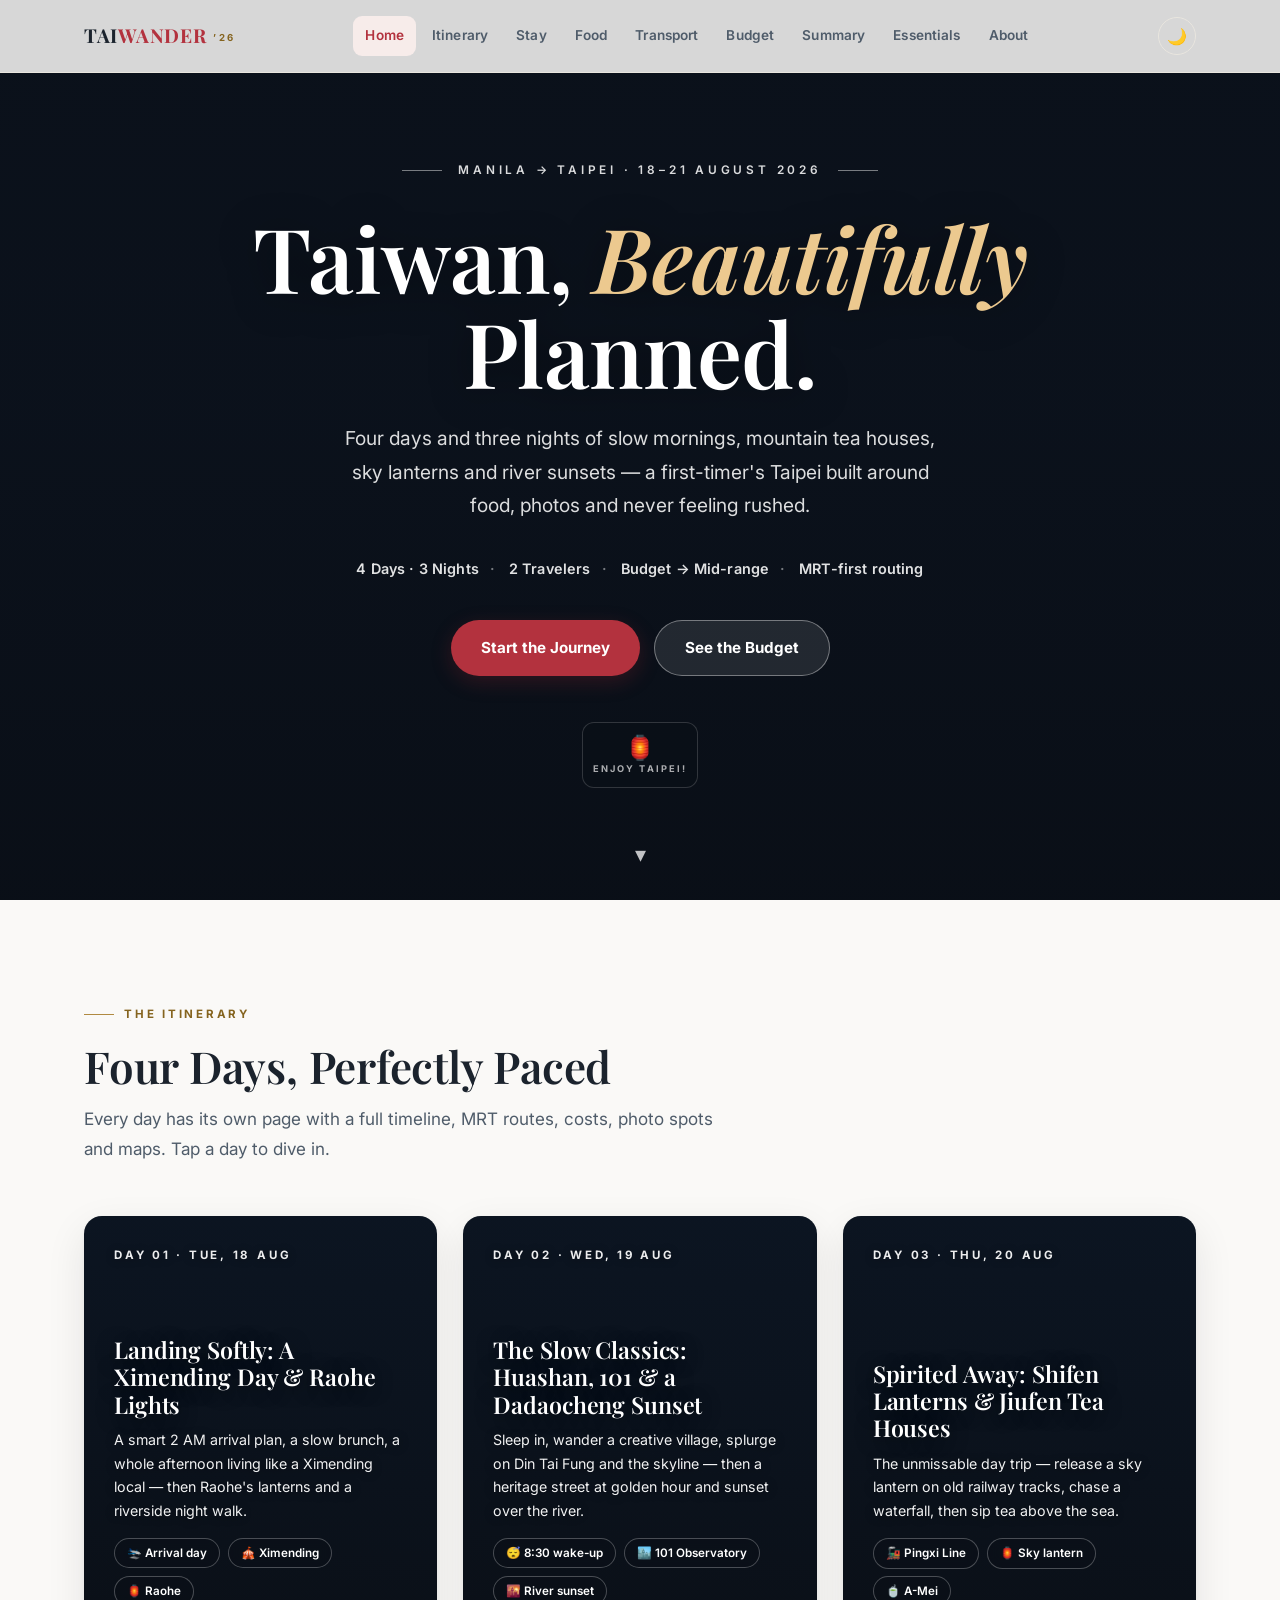
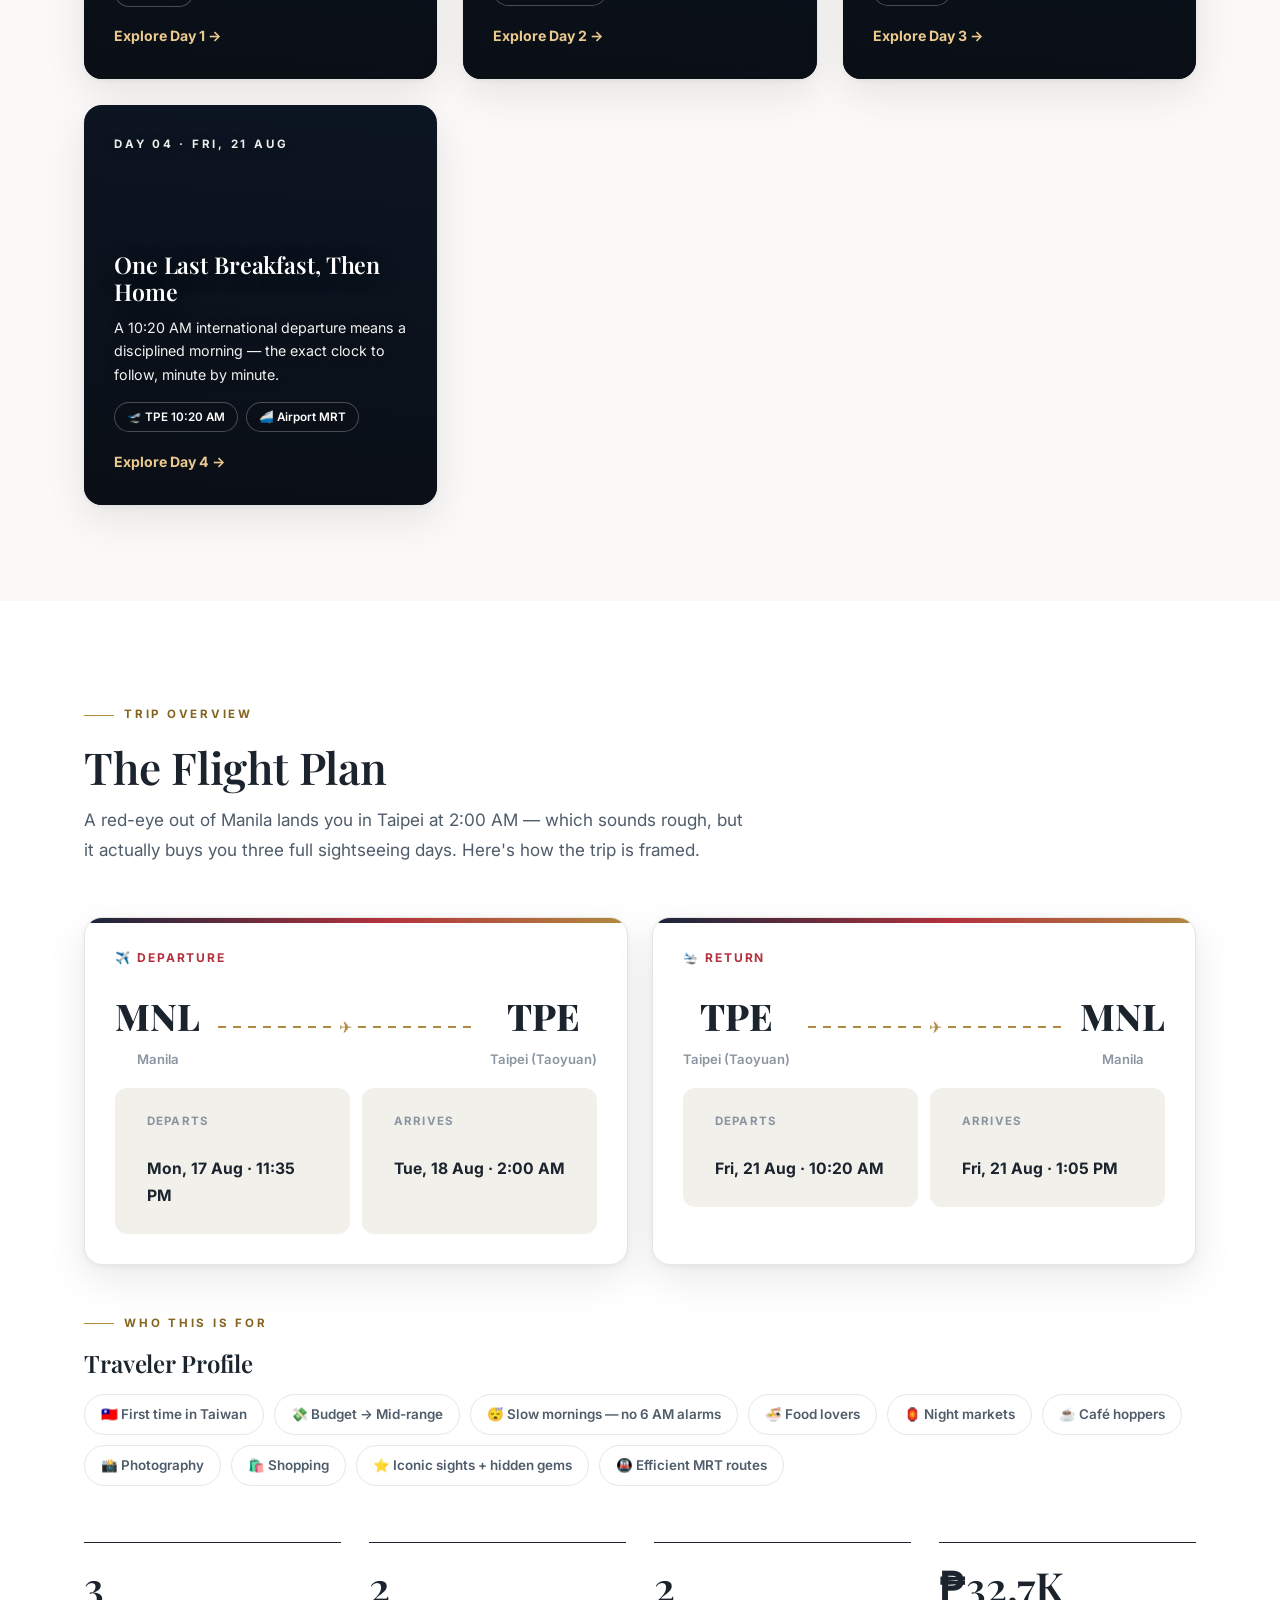
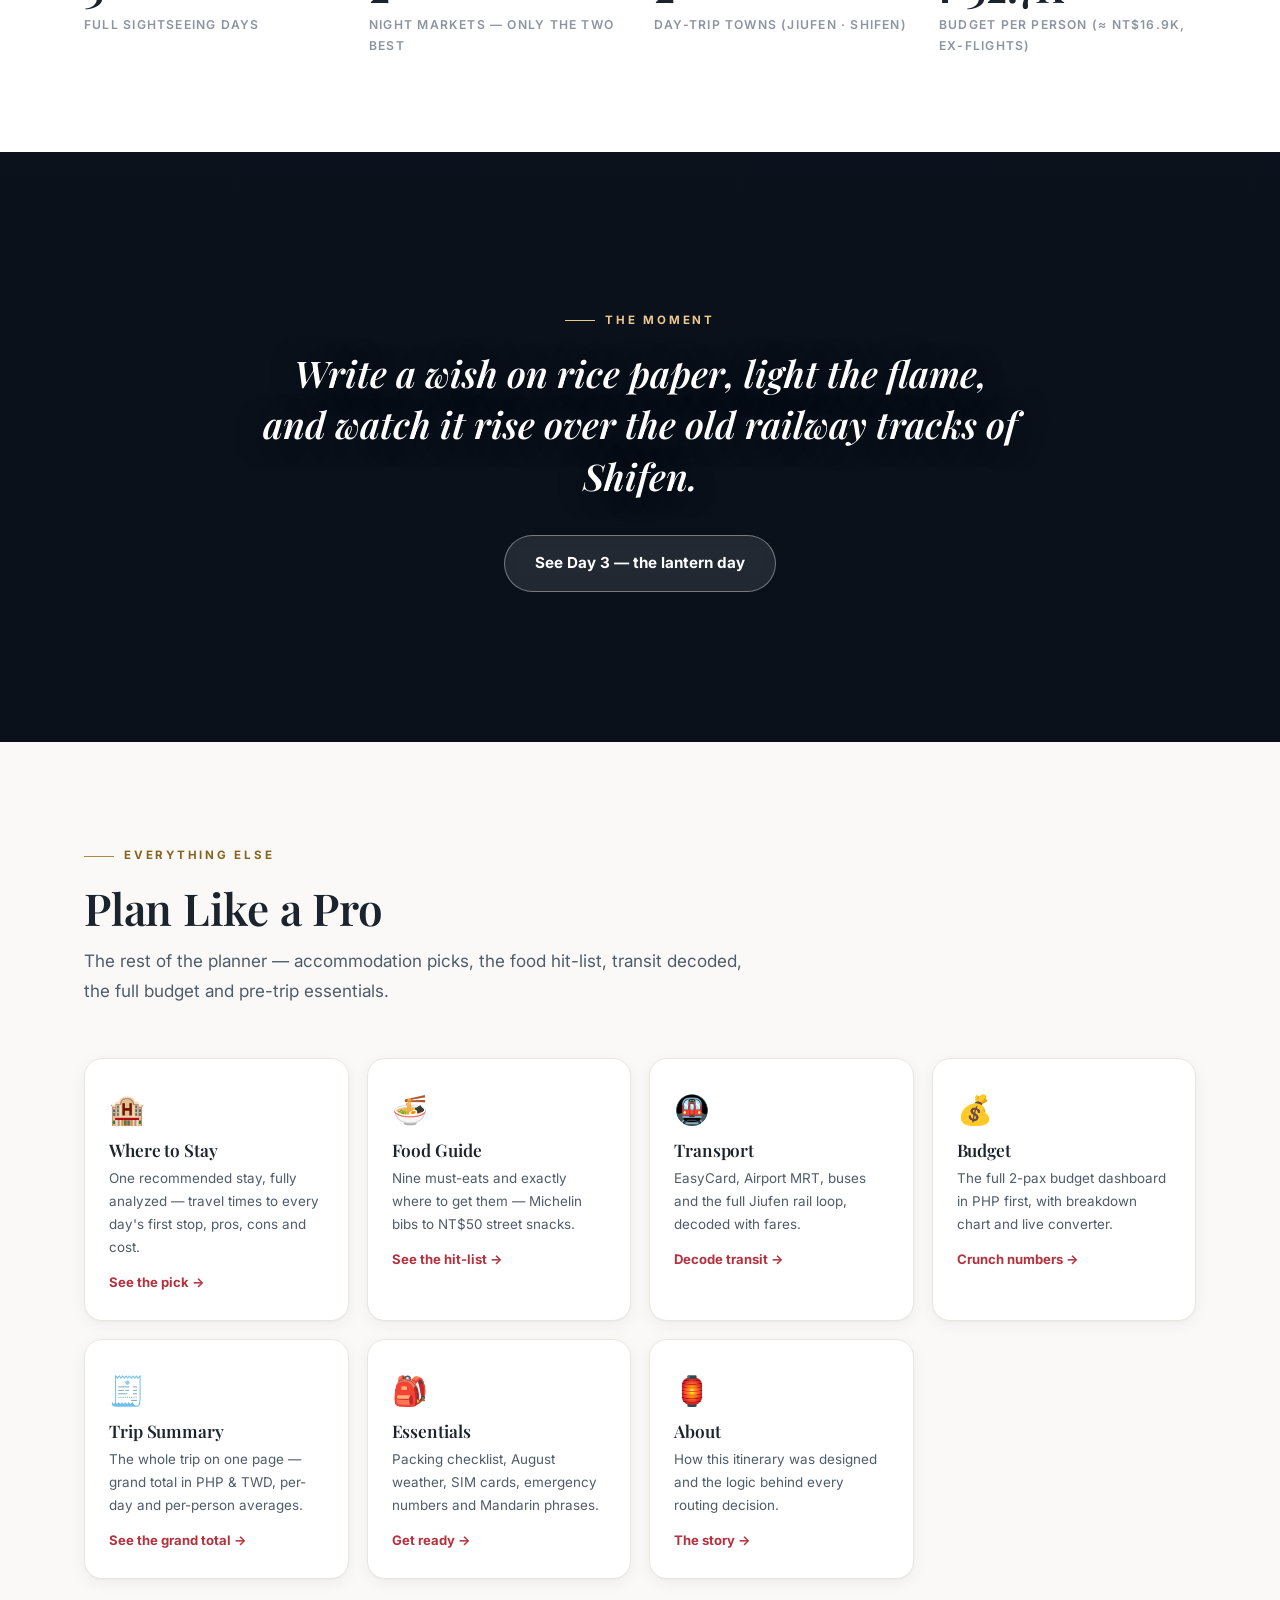
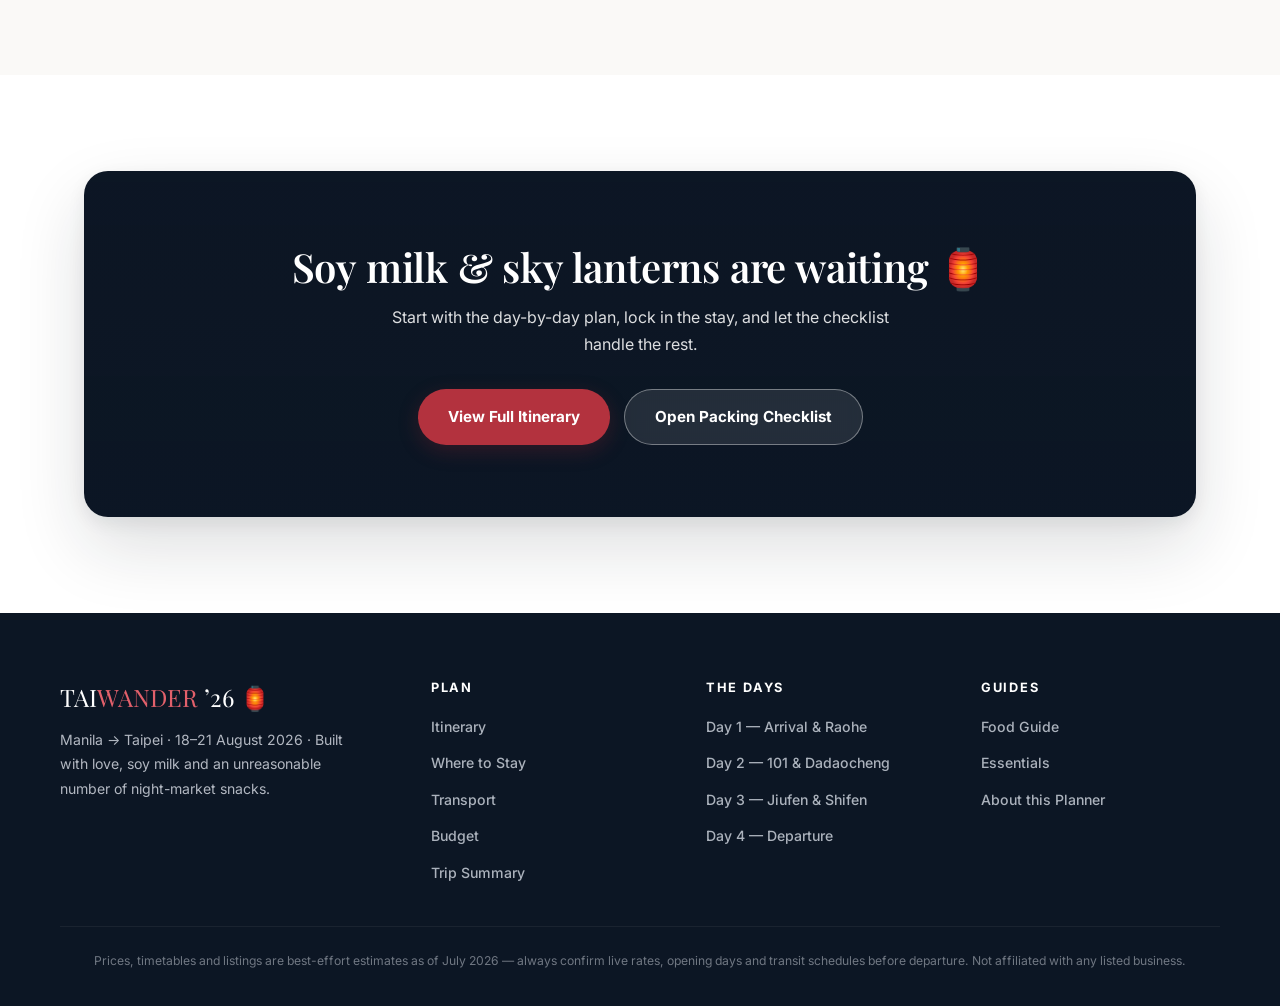
==== commit 852be035: "Rework itinerary for a slower, rest-first pace - Day 1 becomes a Ximending deep-dive: whole afternoo" ====
--- a/index.html
+++ b/index.html
@@ -41,7 +41,7 @@
   <div class="hero-content">
     <div class="hero-eyebrow">Manila → Taipei · 18–21 August 2026</div>
     <h1>Taiwan, <em>Beautifully</em> Planned.</h1>
-    <p class="hero-tagline">Four days and three nights of night markets, mountain tea houses, sky lanterns and skyline sunsets — a first-timer's Taipei, optimized for food, photos and zero backtracking.</p>
+    <p class="hero-tagline">Four days and three nights of slow mornings, mountain tea houses, sky lanterns and river sunsets — a first-timer's Taipei built around food, photos and never feeling rushed.</p>
 
     <div class="hero-badges">
       <div class="hero-badge">4 Days · 3 Nights</div>
@@ -77,16 +77,16 @@
     <div class="day-cards">
       <a href="day1.html" class="day-card d1 reveal">
         <div class="dc-num">Day 01 · Tue, 18 Aug</div>
-        <h3>Landing Softly: Ximending, Memorials & Raohe Lights</h3>
-        <p>A smart 2 AM arrival plan, a slow brunch morning, then Taipei's classics — ending under the lanterns of its best night market.</p>
-        <div class="dc-tags"><span>🛬 Arrival day</span><span>🏛️ Icons</span><span>🏮 Raohe</span></div>
+        <h3>Landing Softly: A Ximending Day & Raohe Lights</h3>
+        <p>A smart 2 AM arrival plan, a slow brunch, a whole afternoon living like a Ximending local — then Raohe's lanterns and a riverside night walk.</p>
+        <div class="dc-tags"><span>🛬 Arrival day</span><span>🎪 Ximending</span><span>🏮 Raohe</span></div>
         <div class="dc-go">Explore Day 1</div>
       </a>
       <a href="day2.html" class="day-card d2 reveal">
         <div class="dc-num">Day 02 · Wed, 19 Aug</div>
-        <h3>The Classics: Elephant Mountain to Ningxia Nights</h3>
-        <p>Taipei's postcard day — the skyline from above (twice), a creative park for café lovers, and the city's best old-school eating street.</p>
-        <div class="dc-tags"><span>⛰️ Hike</span><span>🏙️ 101 Observatory</span><span>🍢 Ningxia</span></div>
+        <h3>The Slow Classics: Huashan, 101 & a Dadaocheng Sunset</h3>
+        <p>Sleep in, wander a creative village, splurge on Din Tai Fung and the skyline — then a heritage street at golden hour and sunset over the river.</p>
+        <div class="dc-tags"><span>😴 8:30 wake-up</span><span>🏙️ 101 Observatory</span><span>🌇 River sunset</span></div>
         <div class="dc-go">Explore Day 2</div>
       </a>
       <a href="day3.html" class="day-card d3 reveal">
@@ -149,7 +149,7 @@
       <div class="chips">
         <span class="chip">🇹🇼 First time in Taiwan</span>
         <span class="chip">💸 Budget → Mid-range</span>
-        <span class="chip">🚶 Comfortable walking</span>
+        <span class="chip">😴 Slow mornings — no 6 AM alarms</span>
         <span class="chip">🍜 Food lovers</span>
         <span class="chip">🏮 Night markets</span>
         <span class="chip">☕ Café hoppers</span>
@@ -162,7 +162,7 @@
 
     <div class="stat-strip reveal">
       <div class="stat"><div class="num">3</div><div class="lbl">Full sightseeing days</div></div>
-      <div class="stat"><div class="num">4</div><div class="lbl">Night markets & food streets</div></div>
+      <div class="stat"><div class="num">2</div><div class="lbl">Night markets — only the two best</div></div>
       <div class="stat"><div class="num">2</div><div class="lbl">Day-trip towns (Jiufen · Shifen)</div></div>
       <div class="stat"><div class="num">₱32.7K</div><div class="lbl">Budget per person (≈ NT$16.9K, ex-flights)</div></div>
     </div>
@@ -229,7 +229,7 @@
     </ul></div>
     <div class="foot-col"><h4>The Days</h4><ul>
       <li><a href="day1.html">Day 1 — Arrival & Raohe</a></li>
-      <li><a href="day2.html">Day 2 — The Classics</a></li>
+      <li><a href="day2.html">Day 2 — 101 & Dadaocheng</a></li>
       <li><a href="day3.html">Day 3 — Jiufen & Shifen</a></li>
       <li><a href="day4.html">Day 4 — Departure</a></li>
     </ul></div>
--- a/css/style.css
+++ b/css/style.css
@@ -263,6 +263,16 @@
 .glance-cell .k { font-size: 0.68rem; font-weight: 800; letter-spacing: 0.12em; text-transform: uppercase; color: var(--ink-faint); }
 .glance-cell .v { font-weight: 700; font-size: 0.95rem; margin-top: 2px; }
 
+/* Morning / afternoon / evening flow strip — the day in one glance */
+.flow { display: grid; grid-template-columns: repeat(auto-fit, minmax(230px, 1fr)); gap: 14px; margin: 0 0 10px; }
+.flow-cell {
+  background: var(--surface); border: 1px solid var(--line); border-radius: var(--radius-sm);
+  padding: 16px 18px; box-shadow: var(--shadow-sm);
+}
+.flow-cell .fk { font-size: 0.68rem; font-weight: 800; letter-spacing: 0.14em; text-transform: uppercase; color: var(--gold-deep); display: flex; align-items: center; gap: 7px; }
+.flow-cell .fv { margin-top: 7px; font-weight: 600; font-size: 0.92rem; line-height: 1.55; color: var(--ink-soft); }
+.flow-cell .fv b { color: var(--ink); }
+
 /* Prev / next day pager */
 .day-pager { display: grid; grid-template-columns: 1fr 1fr; gap: 16px; margin-top: 52px; }
 .day-pager a {
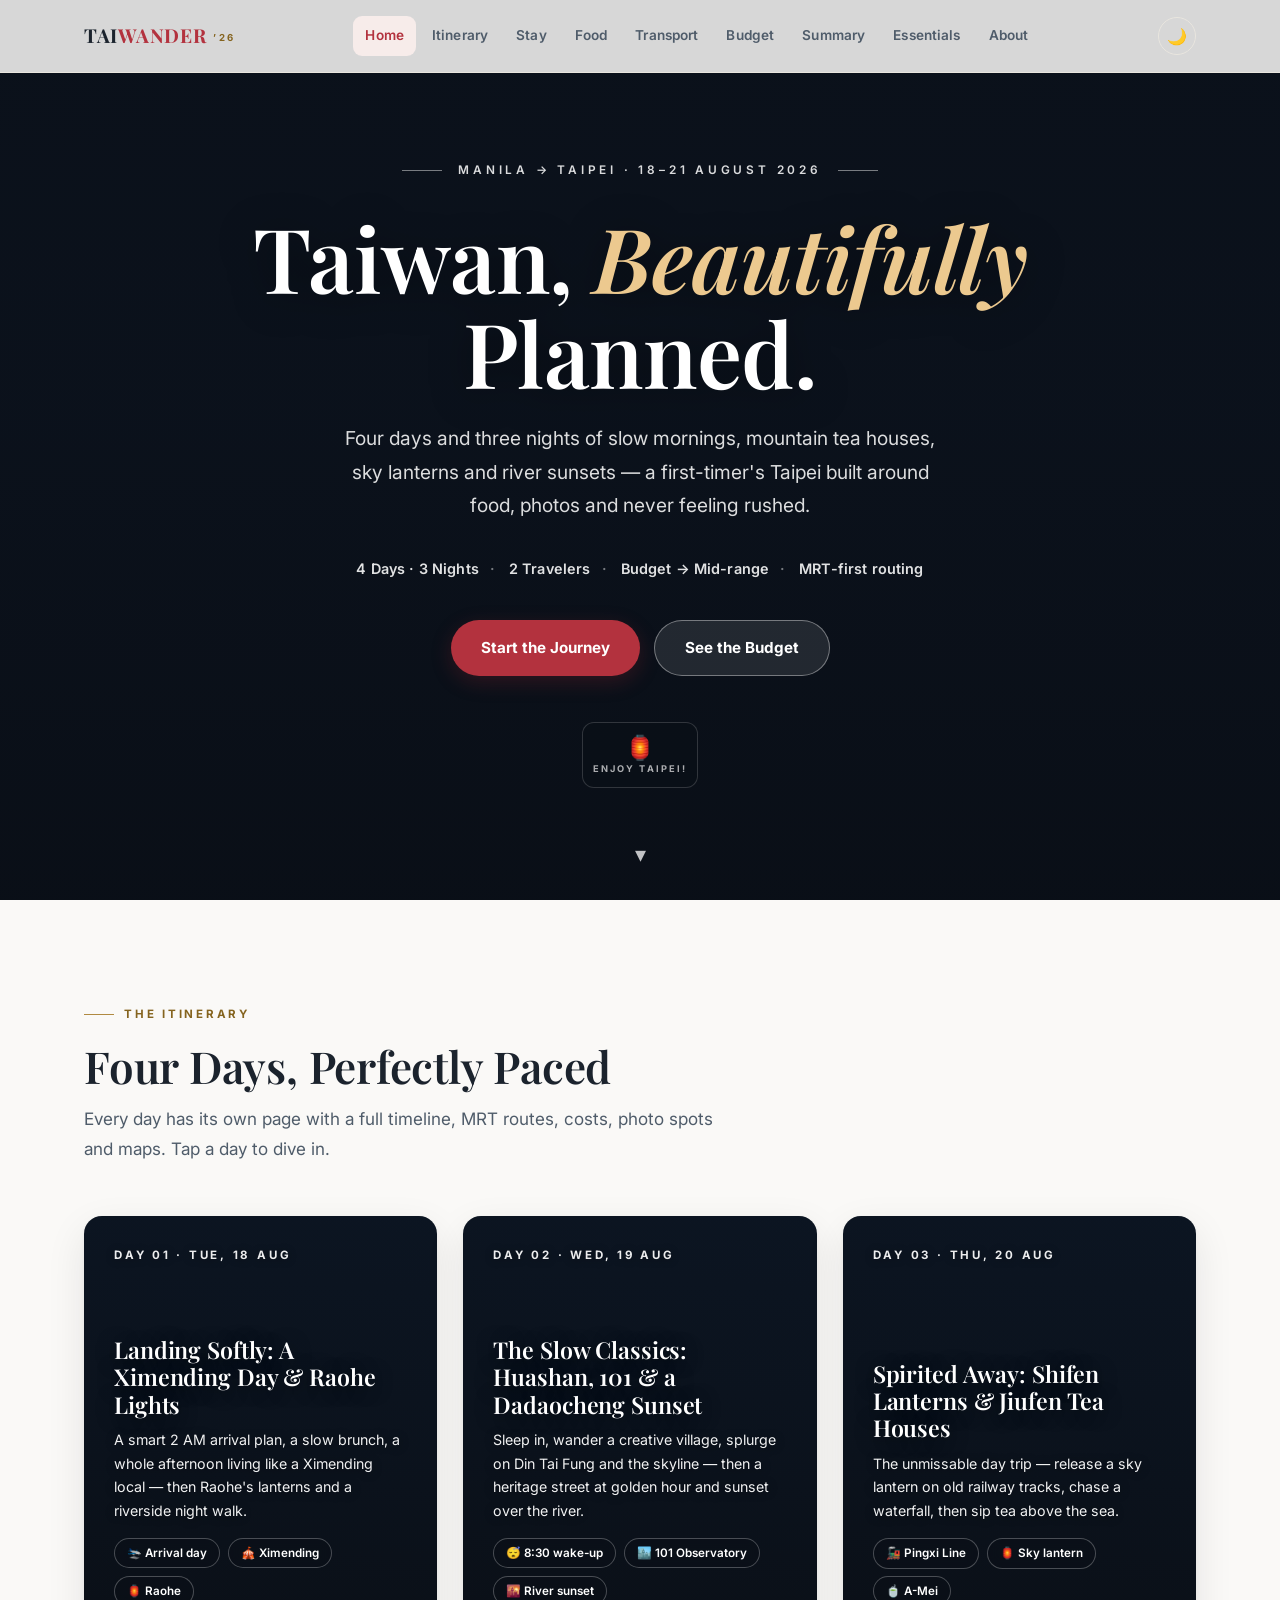
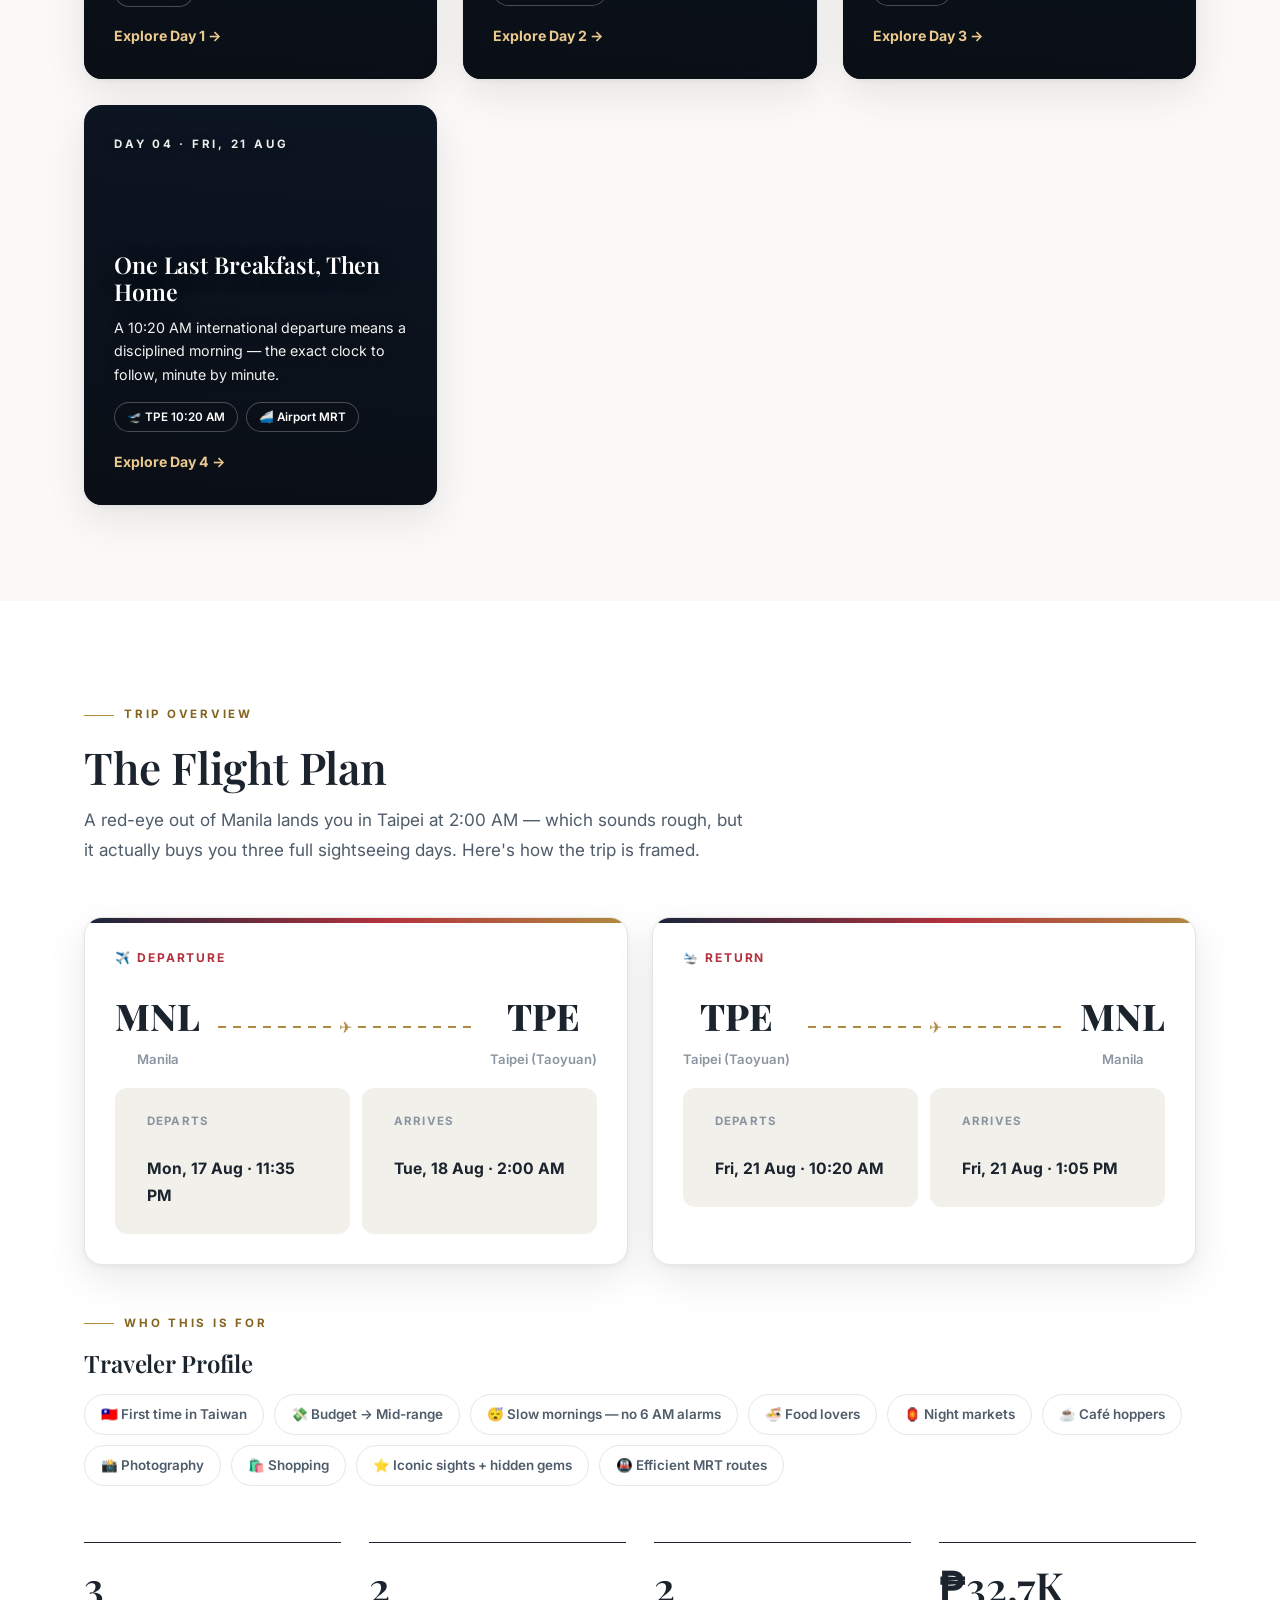
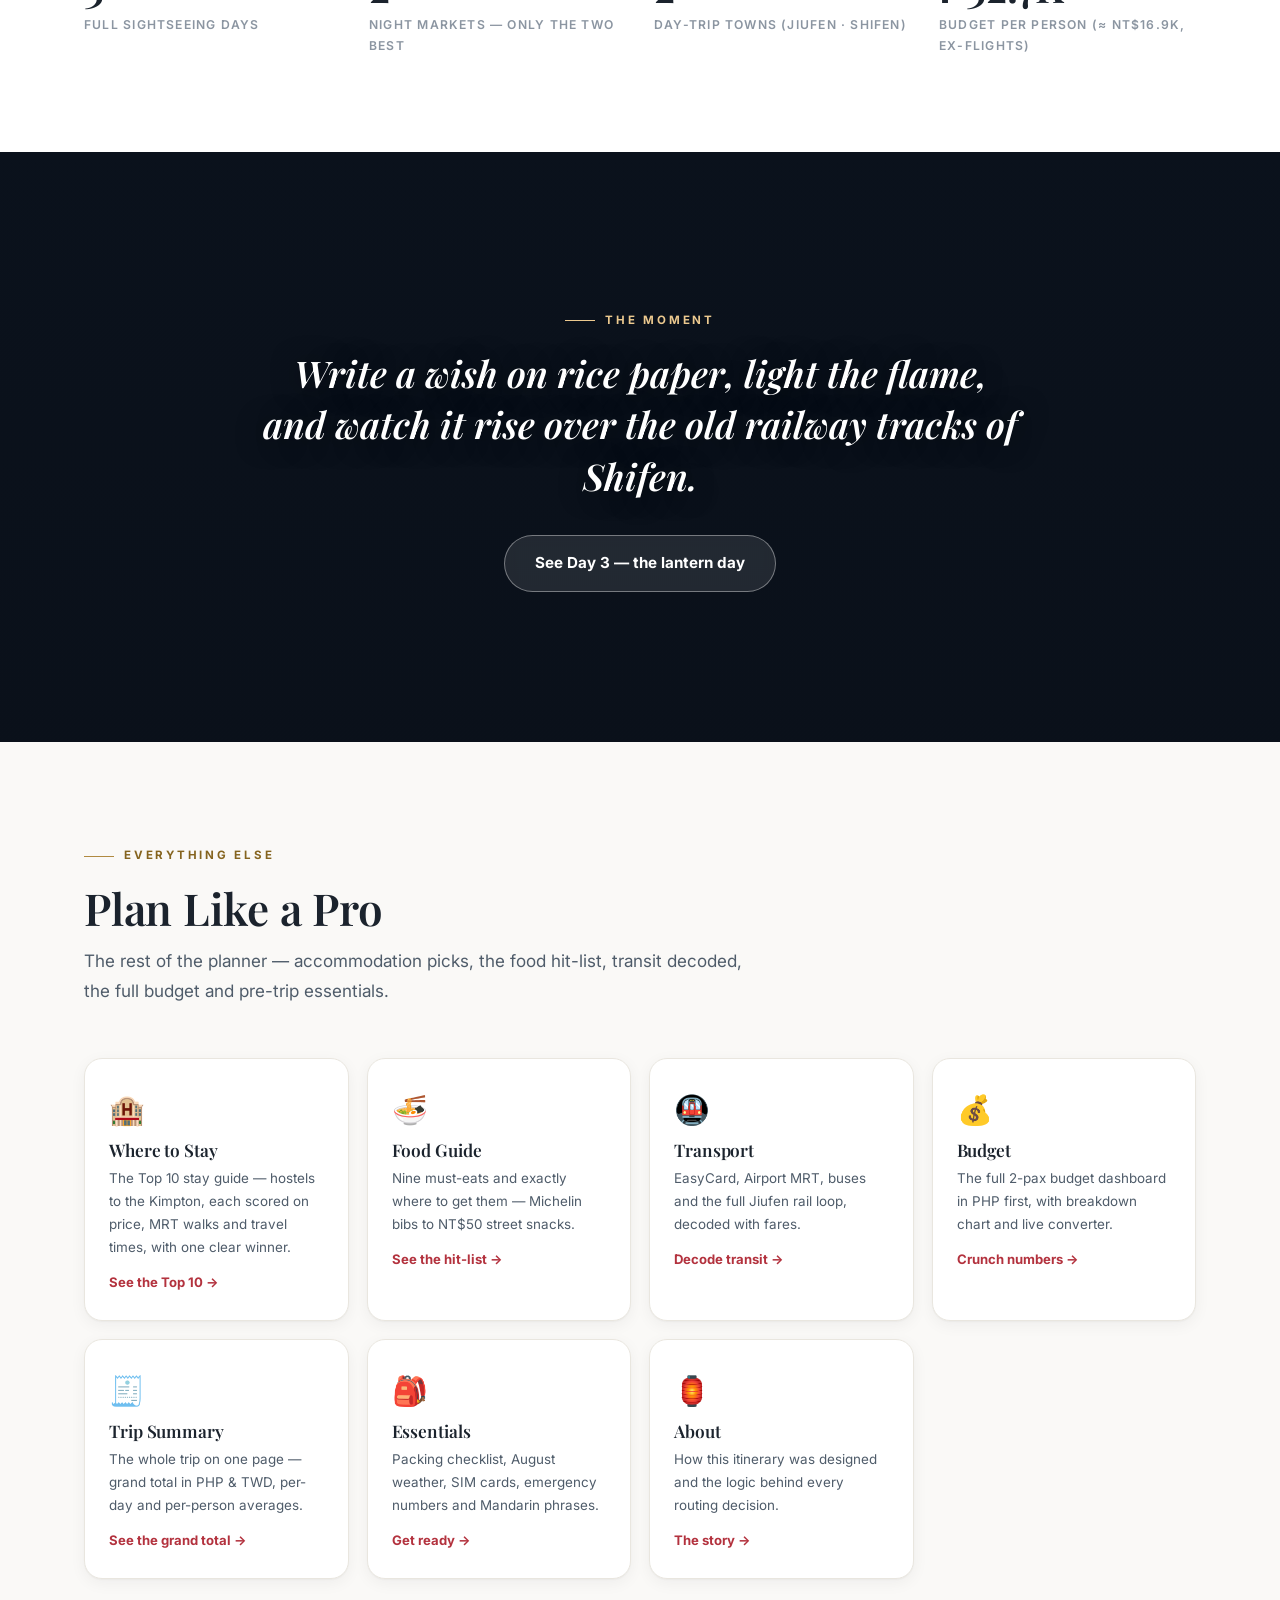
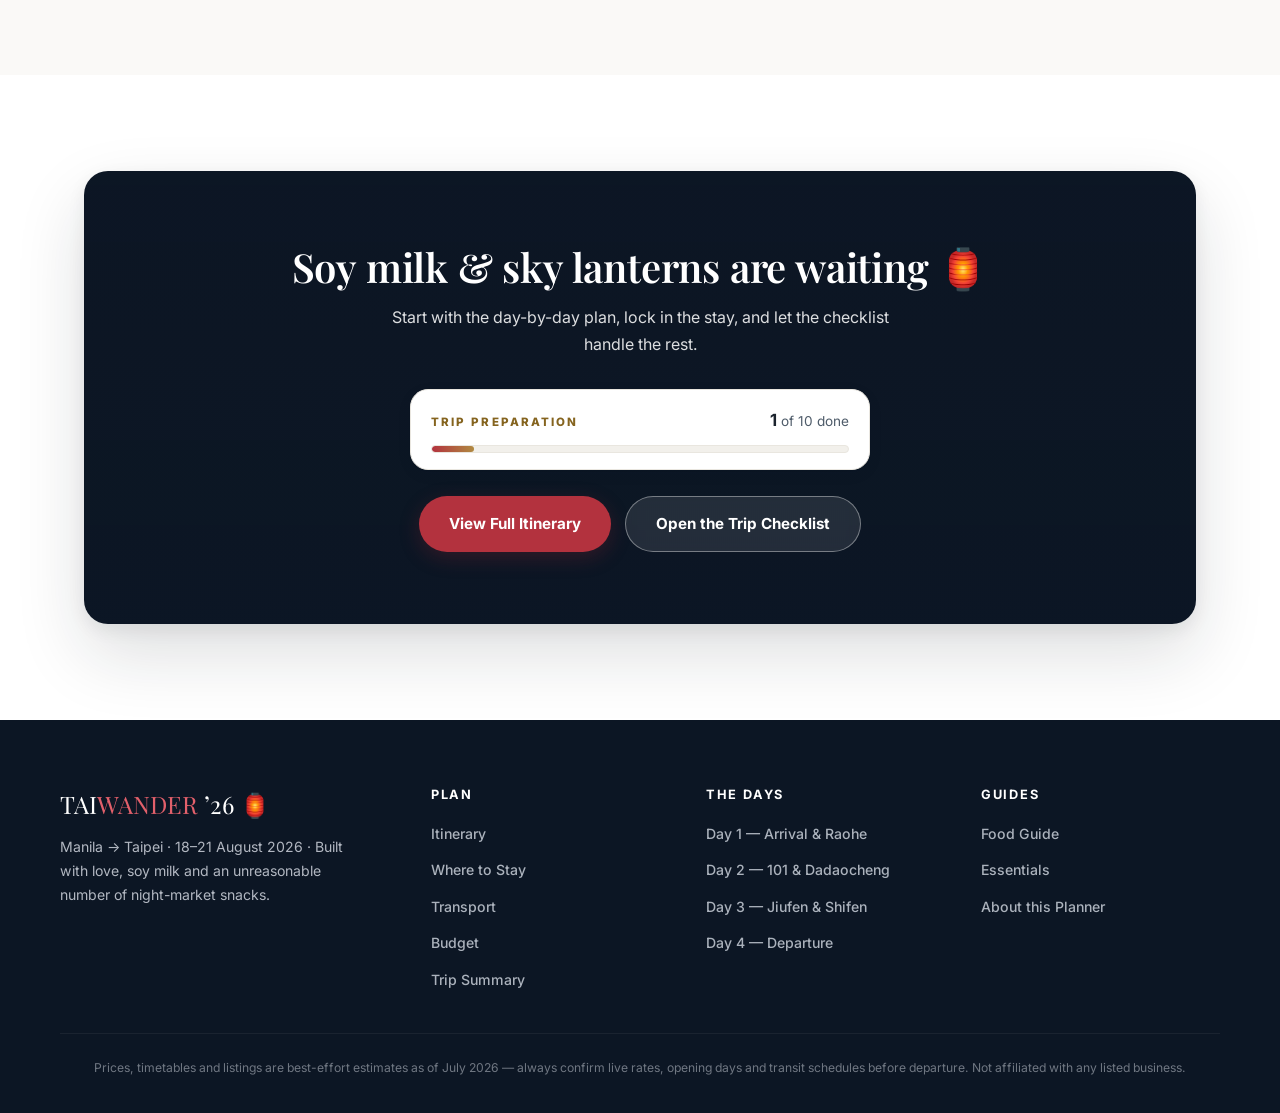
==== commit ec3a45e2: "Implement persistent trip checklist and expand accommodation guide - Central trip-preparation engine" ====
--- a/index.html
+++ b/index.html
@@ -187,7 +187,7 @@
       <p class="section-sub">The rest of the planner — accommodation picks, the food hit-list, transit decoded, the full budget and pre-trip essentials.</p>
     </div>
     <div class="tile-grid">
-      <a class="tile reveal" href="stay.html"><span class="t-emoji">🏨</span><h3>Where to Stay</h3><p>One recommended stay, fully analyzed — travel times to every day's first stop, pros, cons and cost.</p><span class="t-go">See the pick →</span></a>
+      <a class="tile reveal" href="stay.html"><span class="t-emoji">🏨</span><h3>Where to Stay</h3><p>The Top 10 stay guide — hostels to the Kimpton, each scored on price, MRT walks and travel times, with one clear winner.</p><span class="t-go">See the Top 10 →</span></a>
       <a class="tile reveal" href="food.html"><span class="t-emoji">🍜</span><h3>Food Guide</h3><p>Nine must-eats and exactly where to get them — Michelin bibs to NT$50 street snacks.</p><span class="t-go">See the hit-list →</span></a>
       <a class="tile reveal" href="transport.html"><span class="t-emoji">🚇</span><h3>Transport</h3><p>EasyCard, Airport MRT, buses and the full Jiufen rail loop, decoded with fares.</p><span class="t-go">Decode transit →</span></a>
       <a class="tile reveal" href="budget.html"><span class="t-emoji">💰</span><h3>Budget</h3><p>The full 2-pax budget dashboard in PHP first, with breakdown chart and live converter.</p><span class="t-go">Crunch numbers →</span></a>
@@ -204,9 +204,10 @@
     <div class="cta-band reveal">
       <h2 id="sleepsTitle">Soy milk & sky lanterns are waiting 🏮</h2>
       <p>Start with the day-by-day plan, lock in the stay, and let the checklist handle the rest.</p>
+      <div class="task-progress" data-task-progress="compact" style="max-width:460px;margin:0 auto 26px;text-align:left;"></div>
       <div class="hero-cta">
         <a href="itinerary.html" class="btn btn-red">View Full Itinerary</a>
-        <a href="essentials.html" class="btn btn-ghost">Open Packing Checklist</a>
+        <a href="summary.html" class="btn btn-ghost">Open the Trip Checklist</a>
       </div>
     </div>
   </div>
--- a/css/style.css
+++ b/css/style.css
@@ -921,3 +921,144 @@
   .hero-cta { flex-direction: column; align-items: stretch; }
   .hero-cta .btn { justify-content: center; }
 }
+
+/* ==============================================================
+   TRIP PREPARATION SYSTEM — synced checklist, progress, toggles
+   ============================================================== */
+
+/* ----- grouped checklist panel ----- */
+.task-panel { display: grid; grid-template-columns: repeat(auto-fit, minmax(300px, 1fr)); gap: 24px; }
+.task-group { background: var(--surface); border: 1px solid var(--line); border-radius: var(--radius); padding: 24px; box-shadow: var(--shadow-sm); }
+.task-group h3 {
+  font-family: var(--font-body); font-size: 0.72rem; font-weight: 800;
+  letter-spacing: 0.18em; text-transform: uppercase; color: var(--gold-deep);
+  margin-bottom: 12px; padding-bottom: 10px; border-bottom: 1px solid var(--line);
+}
+.task-group ul { list-style: none; }
+.task-item + .task-item { border-top: 1px dashed var(--line); }
+.task-item label {
+  display: flex; align-items: flex-start; gap: 12px;
+  padding: 12px 8px; margin: 0 -8px; border-radius: var(--radius-sm);
+  cursor: pointer; transition: background 0.18s ease;
+}
+.task-item label:hover { background: var(--surface-2); }
+.task-item input { position: absolute; opacity: 0; pointer-events: none; }
+.ti-tick {
+  flex-shrink: 0; width: 21px; height: 21px; margin-top: 3px;
+  border: 2px solid var(--ink-faint); border-radius: 7px;
+  display: grid; place-items: center;
+  transition: background 0.18s ease, border-color 0.18s ease, transform 0.18s ease;
+}
+.ti-tick::after {
+  content: ""; width: 5px; height: 9px; margin-top: -2px;
+  border: solid #fff; border-width: 0 2.5px 2.5px 0;
+  transform: rotate(45deg) scale(0); transition: transform 0.18s ease;
+}
+.task-item input:checked ~ .ti-tick { background: var(--red); border-color: var(--red); }
+.task-item input:checked ~ .ti-tick::after { transform: rotate(45deg) scale(1); }
+.task-item input:focus-visible ~ .ti-tick { outline: 2px solid var(--gold); outline-offset: 2px; }
+.task-item label:active .ti-tick { transform: scale(0.88); }
+.ti-icon { flex-shrink: 0; font-size: 1.05rem; margin-top: 2px; }
+.ti-text { flex: 1; min-width: 0; }
+.ti-text b { display: block; font-size: 0.92rem; font-weight: 700; color: var(--ink); line-height: 1.4; transition: color 0.2s ease; }
+.ti-text small { display: block; font-size: 0.78rem; color: var(--ink-faint); line-height: 1.55; margin-top: 1px; }
+.ti-text small a { color: var(--red); font-weight: 700; text-decoration: none; }
+.ti-text small a:hover { text-decoration: underline; }
+.ti-state {
+  flex-shrink: 0; align-self: center; font-size: 0.64rem; font-weight: 800;
+  letter-spacing: 0.1em; text-transform: uppercase;
+  padding: 3px 9px; border-radius: 99px;
+  background: var(--surface-2); color: var(--ink-faint);
+  transition: background 0.2s ease, color 0.2s ease;
+}
+.task-item.done .ti-text b { color: var(--ink-faint); text-decoration: line-through; text-decoration-thickness: 1.5px; }
+.task-item.done .ti-state { background: var(--tip-green-bg); color: var(--tip-green-ink); }
+
+/* ----- progress tracker ----- */
+.task-progress {
+  background: var(--surface); border: 1px solid var(--line);
+  border-radius: var(--radius); padding: 22px 24px; box-shadow: var(--shadow-sm);
+}
+.tp-head { display: flex; justify-content: space-between; align-items: baseline; gap: 14px; margin-bottom: 10px; }
+.tp-title { font-size: 0.72rem; font-weight: 800; letter-spacing: 0.18em; text-transform: uppercase; color: var(--gold-deep); }
+.tp-count { font-size: 0.85rem; color: var(--ink-soft); }
+.tp-count b { font-size: 1.05rem; color: var(--ink); }
+.tp-track { height: 12px; border-radius: 99px; background: var(--surface-2); border: 1px solid var(--line); overflow: hidden; }
+.tp-fill { height: 100%; border-radius: 99px; background: linear-gradient(90deg, var(--red), var(--gold)); transition: width 0.5s cubic-bezier(0.22, 1, 0.36, 1); }
+.tp-note { font-size: 0.82rem; color: var(--ink-faint); margin-top: 10px; }
+.task-progress[data-task-progress="compact"] { padding: 16px 20px; }
+.task-progress[data-task-progress="compact"] .tp-track { height: 8px; }
+
+/* ----- inline toggle button ----- */
+.task-toggle {
+  display: inline-flex; align-items: center; gap: 10px;
+  font-family: var(--font-body); font-size: 0.85rem; font-weight: 700;
+  color: var(--ink-soft); background: var(--surface); border: 1.5px solid var(--line);
+  border-radius: 99px; padding: 9px 18px 9px 12px; cursor: pointer;
+  transition: border-color 0.2s ease, background 0.2s ease, color 0.2s ease, transform 0.15s ease;
+}
+.task-toggle:hover { border-color: var(--ink-faint); transform: translateY(-1px); }
+.task-toggle:active { transform: scale(0.97); }
+.task-toggle .tt-box {
+  width: 19px; height: 19px; border-radius: 6px; flex-shrink: 0;
+  display: grid; place-items: center;
+  border: 2px solid var(--ink-faint); color: transparent;
+  font-size: 0.7rem; line-height: 1;
+  transition: background 0.18s ease, border-color 0.18s ease, color 0.18s ease;
+}
+.task-toggle.on { background: var(--tip-green-bg); border-color: var(--tip-green-bd); color: var(--tip-green-ink); }
+.task-toggle.on .tt-box { background: var(--red); border-color: var(--red); color: #fff; }
+
+/* ==============================================================
+   STAY GUIDE — top-10 accommodation cards
+   ============================================================== */
+.stay-grid { display: grid; grid-template-columns: repeat(auto-fit, minmax(330px, 1fr)); gap: 26px; }
+.stay-card {
+  background: var(--surface); border: 1px solid var(--line); border-radius: var(--radius);
+  box-shadow: var(--shadow-sm); overflow: hidden; display: flex; flex-direction: column;
+  transition: transform 0.25s ease, box-shadow 0.25s ease;
+}
+.stay-card:hover { transform: translateY(-3px); box-shadow: var(--shadow-md); }
+.sc-photo {
+  position: relative; height: 190px;
+  background: linear-gradient(135deg, #182c44, #2a4666);
+  display: grid; place-items: center;
+}
+.sc-photo::before { content: attr(data-area); position: absolute; inset: auto auto 14px 16px; z-index: 0; color: rgba(255,255,255,0.55); font-size: 0.72rem; font-weight: 800; letter-spacing: 0.22em; text-transform: uppercase; }
+.sc-photo::after { content: attr(data-emoji); position: absolute; font-size: 3.2rem; opacity: 0.4; z-index: 0; }
+.sc-photo img { position: relative; z-index: 1; width: 100%; height: 100%; object-fit: cover; }
+.sc-rank {
+  position: absolute; top: 14px; left: 14px; z-index: 2;
+  width: 34px; height: 34px; border-radius: 50%;
+  background: var(--glass); backdrop-filter: blur(6px);
+  display: grid; place-items: center;
+  font-size: 0.85rem; font-weight: 800; color: var(--ink);
+  box-shadow: var(--shadow-sm);
+}
+.sc-badges { position: absolute; top: 14px; right: 14px; z-index: 2; display: flex; gap: 6px; }
+.sc-body { padding: 22px 24px 24px; display: flex; flex-direction: column; gap: 14px; flex: 1; }
+.sc-head h3 { font-size: 1.22rem; margin-bottom: 2px; }
+.sc-area { font-size: 0.8rem; color: var(--ink-faint); font-weight: 600; }
+.sc-rating { font-size: 0.8rem; color: var(--gold-deep); font-weight: 700; white-space: nowrap; }
+.sc-stats { display: grid; grid-template-columns: 1fr 1fr; gap: 8px; }
+.sc-stat { background: var(--surface-2); border-radius: var(--radius-sm); padding: 9px 12px; }
+.sc-stat .k { font-size: 0.6rem; font-weight: 800; letter-spacing: 0.09em; text-transform: uppercase; color: var(--ink-faint); }
+.sc-stat .v { font-size: 0.8rem; font-weight: 700; color: var(--ink); margin-top: 1px; line-height: 1.45; }
+.sc-stat .v .m-twd { display: block; font-size: 0.68rem; color: var(--ink-faint); font-weight: 600; }
+.sc-best { font-size: 0.82rem; color: var(--ink-soft); background: var(--navy-soft); border-radius: var(--radius-sm); padding: 9px 12px; }
+.sc-best b { color: var(--mrt-ink); }
+@media (max-width: 480px) { .sc-stats { grid-template-columns: 1fr; } }
+
+/* ----- Day 1 inline accommodation card ----- */
+.stay-inline {
+  background: var(--surface); border: 1.5px solid var(--gold); border-radius: var(--radius);
+  box-shadow: 0 10px 36px rgba(176, 138, 65, 0.14); overflow: hidden; position: relative;
+  display: grid; grid-template-columns: 380px 1fr;
+}
+.stay-inline .si-photo { position: relative; min-height: 280px; background: linear-gradient(135deg, #182c44, #2a4666); }
+.stay-inline .si-photo img { position: absolute; inset: 0; width: 100%; height: 100%; object-fit: cover; }
+.stay-inline .si-body { padding: 28px 30px; min-width: 0; }
+@media (max-width: 860px) {
+  .stay-inline { grid-template-columns: 1fr; }
+  .stay-inline .si-photo { min-height: 210px; }
+}
